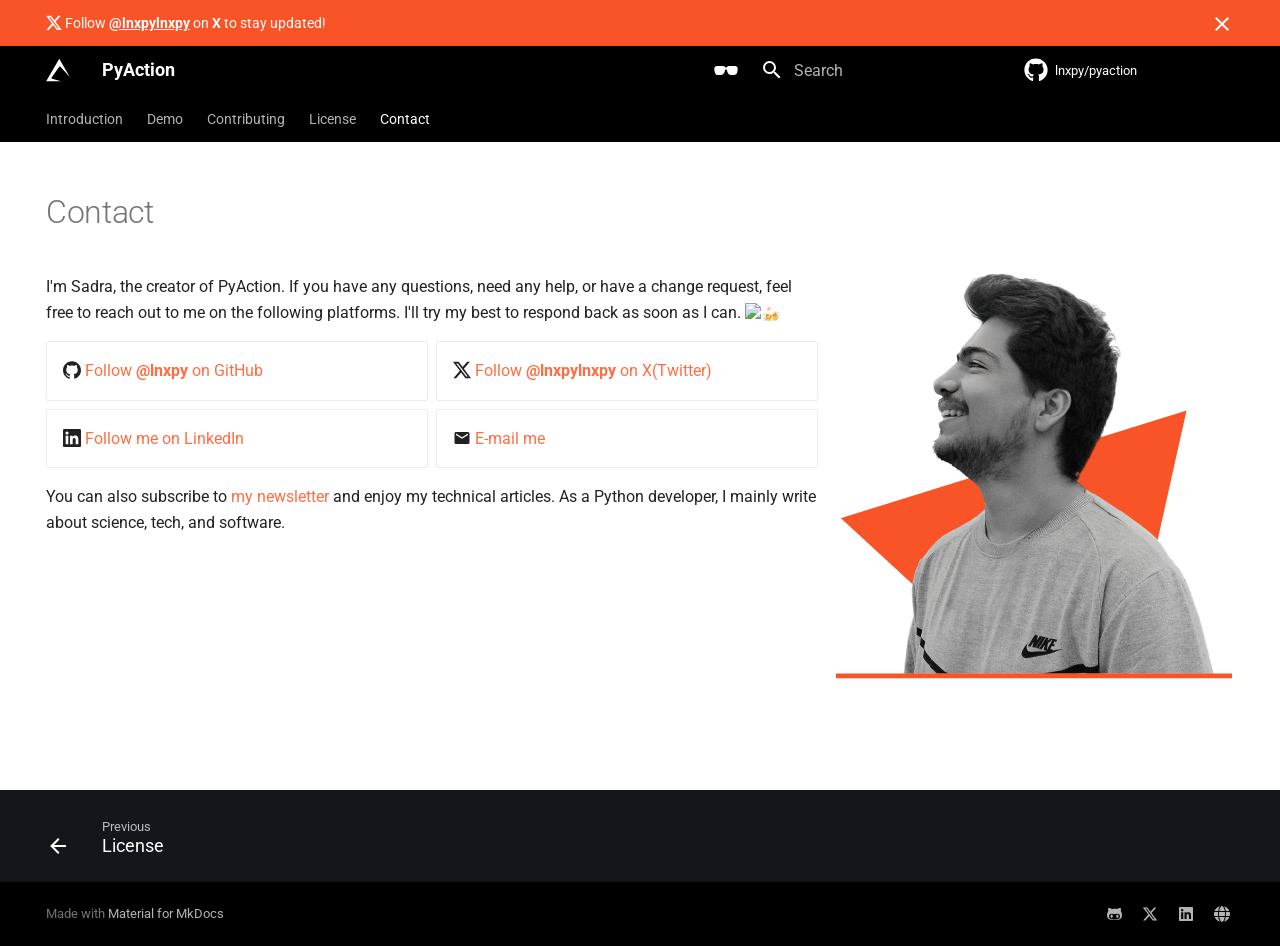
==== contact/index.html @ 8b2521dd "Deployed dd504f0 with MkDocs version: 1.5.3" ====
<!doctype html>
<html lang="en" class="no-js">
  <head>
    
      <meta charset="utf-8">
      <meta name="viewport" content="width=device-width,initial-scale=1">
      
        <meta name="description" content="Feel Free to Contact Me">
      
      
      
        <link rel="canonical" href="https://pyaction.imsadra.me/contact/">
      
      
        <link rel="prev" href="../license/">
      
      
      
      <link rel="icon" href="../img/logo.svg">
      <meta name="generator" content="mkdocs-1.5.3, mkdocs-material-9.5.14">
    
    
      
        <title>Contact - PyAction</title>
      
    
    
      <link rel="stylesheet" href="../assets/stylesheets/main.10ba22f1.min.css">
      
        
        <link rel="stylesheet" href="../assets/stylesheets/palette.06af60db.min.css">
      
      


    
    
      
    
    
      
        
        
        <link rel="preconnect" href="https://fonts.gstatic.com" crossorigin>
        <link rel="stylesheet" href="https://fonts.googleapis.com/css?family=Roboto:300,300i,400,400i,700,700i%7CRoboto+Mono:400,400i,700,700i&display=fallback">
        <style>:root{--md-text-font:"Roboto";--md-code-font:"Roboto Mono"}</style>
      
    
    
      <link rel="stylesheet" href="../css/navbar.css">
    
    <script>__md_scope=new URL("..",location),__md_hash=e=>[...e].reduce((e,_)=>(e<<5)-e+_.charCodeAt(0),0),__md_get=(e,_=localStorage,t=__md_scope)=>JSON.parse(_.getItem(t.pathname+"."+e)),__md_set=(e,_,t=localStorage,a=__md_scope)=>{try{t.setItem(a.pathname+"."+e,JSON.stringify(_))}catch(e){}}</script>
    
      

    
    
      
        <meta  property="og:type"  content="website" >
      
        <meta  property="og:title"  content="Contact - PyAction" >
      
        <meta  property="og:description"  content="Feel Free to Contact Me" >
      
        <meta  property="og:image"  content="https://pyaction.imsadra.me/assets/images/social/contact.png" >
      
        <meta  property="og:image:type"  content="image/png" >
      
        <meta  property="og:image:width"  content="1200" >
      
        <meta  property="og:image:height"  content="630" >
      
        <meta  property="og:url"  content="https://pyaction.imsadra.me/contact/" >
      
        <meta  name="twitter:card"  content="summary_large_image" >
      
        <meta  name="twitter:title"  content="Contact - PyAction" >
      
        <meta  name="twitter:description"  content="Feel Free to Contact Me" >
      
        <meta  name="twitter:image"  content="https://pyaction.imsadra.me/assets/images/social/contact.png" >
      
    
    
  </head>
  
  
    
    
      
    
    
    
    
    <body dir="ltr" data-md-color-scheme="default" data-md-color-primary="deep-orange" data-md-color-accent="deep-orange">
  
    
    <input class="md-toggle" data-md-toggle="drawer" type="checkbox" id="__drawer" autocomplete="off">
    <input class="md-toggle" data-md-toggle="search" type="checkbox" id="__search" autocomplete="off">
    <label class="md-overlay" for="__drawer"></label>
    <div data-md-component="skip">
      
    </div>
    <div data-md-component="announce">
      
        <aside class="md-banner">
          <div class="md-banner__inner md-grid md-typeset">
            
              <button class="md-banner__button md-icon" aria-label="Don't show this again">
                
                <svg xmlns="http://www.w3.org/2000/svg" viewBox="0 0 24 24"><path d="M19 6.41 17.59 5 12 10.59 6.41 5 5 6.41 10.59 12 5 17.59 6.41 19 12 13.41 17.59 19 19 17.59 13.41 12 19 6.41Z"/></svg>
              </button>
            
            
<span class="twemoji"><svg xmlns="http://www.w3.org/2000/svg" viewBox="0 0 24 24"><path d="M18.901 1.153h3.68l-8.04 9.19L24 22.846h-7.406l-5.8-7.584-6.638 7.584H.474l8.6-9.83L0 1.154h7.594l5.243 6.932ZM17.61 20.644h2.039L6.486 3.24H4.298Z"/></svg></span><span> Follow <a href="https://twitter.com/lnxpylnxpy"><strong>@lnxpylnxpy</strong></a> on <strong>X</strong> to stay updated!</span>

          </div>
          
            <script>var content,el=document.querySelector("[data-md-component=announce]");el&&(content=el.querySelector(".md-typeset"),__md_hash(content.innerHTML)===__md_get("__announce")&&(el.hidden=!0))</script>
          
        </aside>
      
    </div>
    
    
      

<header class="md-header" data-md-component="header">
  <nav class="md-header__inner md-grid" aria-label="Header">
    <a href=".." title="PyAction" class="md-header__button md-logo" aria-label="PyAction" data-md-component="logo">
      
  <img src="../img/logo.svg" alt="logo">

    </a>
    <label class="md-header__button md-icon" for="__drawer">
      
      <svg xmlns="http://www.w3.org/2000/svg" viewBox="0 0 24 24"><path d="M3 6h18v2H3V6m0 5h18v2H3v-2m0 5h18v2H3v-2Z"/></svg>
    </label>
    <div class="md-header__title" data-md-component="header-title">
      <div class="md-header__ellipsis">
        <div class="md-header__topic">
          <span class="md-ellipsis">
            PyAction
          </span>
        </div>
        <div class="md-header__topic" data-md-component="header-topic">
          <span class="md-ellipsis">
            
              Contact
            
          </span>
        </div>
      </div>
    </div>
    
      
        <form class="md-header__option" data-md-component="palette">
  
    
    
    
    <input class="md-option" data-md-color-media="" data-md-color-scheme="default" data-md-color-primary="deep-orange" data-md-color-accent="deep-orange"  aria-label="Switch to dark mode"  type="radio" name="__palette" id="__palette_0">
    
      <label class="md-header__button md-icon" title="Switch to dark mode" for="__palette_1" hidden>
        <svg xmlns="http://www.w3.org/2000/svg" viewBox="0 0 24 24"><path d="M7 17H4C2.38 17 .96 15.74.76 14.14l-.5-2.99C.15 10.3.39 9.5.91 8.92 1.43 8.34 2.19 8 3 8h6c.83 0 1.58.35 2.06.96.11.15.21.31.29.49.43-.09.87-.09 1.29 0 .08-.18.18-.34.3-.49C13.41 8.35 14.16 8 15 8h6c.81 0 1.57.34 2.09.92.51.58.75 1.38.65 2.19l-.51 3.07C23.04 15.74 21.61 17 20 17h-3c-1.56 0-3.08-1.19-3.46-2.7l-.9-2.71c-.38-.28-.91-.28-1.29 0l-.92 2.78C10.07 15.82 8.56 17 7 17Z"/></svg>
      </label>
    
  
    
    
    
    <input class="md-option" data-md-color-media="" data-md-color-scheme="slate" data-md-color-primary="deep-orange" data-md-color-accent="deep-orange"  aria-label="Switch to light mode"  type="radio" name="__palette" id="__palette_1">
    
      <label class="md-header__button md-icon" title="Switch to light mode" for="__palette_0" hidden>
        <svg xmlns="http://www.w3.org/2000/svg" viewBox="0 0 24 24"><path d="M3 10c-.24 0-.45.09-.59.25-.14.15-.2.37-.17.61l.5 2.99C2.82 14.5 3.4 15 4 15h3c.64 0 1.36-.56 1.5-1.18l1.06-3.19c.04-.13.01-.32-.06-.44-.11-.12-.28-.19-.5-.19H3m4 7H4C2.38 17 .96 15.74.76 14.14l-.5-2.99C.15 10.3.39 9.5.91 8.92 1.43 8.34 2.19 8 3 8h6c.83 0 1.58.35 2.06.96.11.15.21.31.29.49.43-.09.87-.09 1.29 0 .08-.18.18-.34.3-.49C13.41 8.35 14.16 8 15 8h6c.81 0 1.57.34 2.09.92.51.58.75 1.38.65 2.19l-.51 3.07C23.04 15.74 21.61 17 20 17h-3c-1.56 0-3.08-1.19-3.46-2.7l-.9-2.71c-.38-.28-.91-.28-1.29 0l-.92 2.78C10.07 15.82 8.56 17 7 17m8-7c-.22 0-.39.07-.5.19-.08.12-.1.31-.05.51l1.01 3.05c.18.69.9 1.25 1.54 1.25h3c.59 0 1.18-.5 1.25-1.11l.51-3.07c.03-.2-.03-.42-.17-.57A.769.769 0 0 0 21 10h-6Z"/></svg>
      </label>
    
  
</form>
      
    
    
      <script>var media,input,key,value,palette=__md_get("__palette");if(palette&&palette.color){"(prefers-color-scheme)"===palette.color.media&&(media=matchMedia("(prefers-color-scheme: light)"),input=document.querySelector(media.matches?"[data-md-color-media='(prefers-color-scheme: light)']":"[data-md-color-media='(prefers-color-scheme: dark)']"),palette.color.media=input.getAttribute("data-md-color-media"),palette.color.scheme=input.getAttribute("data-md-color-scheme"),palette.color.primary=input.getAttribute("data-md-color-primary"),palette.color.accent=input.getAttribute("data-md-color-accent"));for([key,value]of Object.entries(palette.color))document.body.setAttribute("data-md-color-"+key,value)}</script>
    
    
    
      <label class="md-header__button md-icon" for="__search">
        
        <svg xmlns="http://www.w3.org/2000/svg" viewBox="0 0 24 24"><path d="M9.5 3A6.5 6.5 0 0 1 16 9.5c0 1.61-.59 3.09-1.56 4.23l.27.27h.79l5 5-1.5 1.5-5-5v-.79l-.27-.27A6.516 6.516 0 0 1 9.5 16 6.5 6.5 0 0 1 3 9.5 6.5 6.5 0 0 1 9.5 3m0 2C7 5 5 7 5 9.5S7 14 9.5 14 14 12 14 9.5 12 5 9.5 5Z"/></svg>
      </label>
      <div class="md-search" data-md-component="search" role="dialog">
  <label class="md-search__overlay" for="__search"></label>
  <div class="md-search__inner" role="search">
    <form class="md-search__form" name="search">
      <input type="text" class="md-search__input" name="query" aria-label="Search" placeholder="Search" autocapitalize="off" autocorrect="off" autocomplete="off" spellcheck="false" data-md-component="search-query" required>
      <label class="md-search__icon md-icon" for="__search">
        
        <svg xmlns="http://www.w3.org/2000/svg" viewBox="0 0 24 24"><path d="M9.5 3A6.5 6.5 0 0 1 16 9.5c0 1.61-.59 3.09-1.56 4.23l.27.27h.79l5 5-1.5 1.5-5-5v-.79l-.27-.27A6.516 6.516 0 0 1 9.5 16 6.5 6.5 0 0 1 3 9.5 6.5 6.5 0 0 1 9.5 3m0 2C7 5 5 7 5 9.5S7 14 9.5 14 14 12 14 9.5 12 5 9.5 5Z"/></svg>
        
        <svg xmlns="http://www.w3.org/2000/svg" viewBox="0 0 24 24"><path d="M20 11v2H8l5.5 5.5-1.42 1.42L4.16 12l7.92-7.92L13.5 5.5 8 11h12Z"/></svg>
      </label>
      <nav class="md-search__options" aria-label="Search">
        
        <button type="reset" class="md-search__icon md-icon" title="Clear" aria-label="Clear" tabindex="-1">
          
          <svg xmlns="http://www.w3.org/2000/svg" viewBox="0 0 24 24"><path d="M19 6.41 17.59 5 12 10.59 6.41 5 5 6.41 10.59 12 5 17.59 6.41 19 12 13.41 17.59 19 19 17.59 13.41 12 19 6.41Z"/></svg>
        </button>
      </nav>
      
    </form>
    <div class="md-search__output">
      <div class="md-search__scrollwrap" data-md-scrollfix>
        <div class="md-search-result" data-md-component="search-result">
          <div class="md-search-result__meta">
            Initializing search
          </div>
          <ol class="md-search-result__list" role="presentation"></ol>
        </div>
      </div>
    </div>
  </div>
</div>
    
    
      <div class="md-header__source">
        <a href="https://github.com/lnxpy/pyaction" title="Go to repository" class="md-source" data-md-component="source">
  <div class="md-source__icon md-icon">
    
    <svg xmlns="http://www.w3.org/2000/svg" viewBox="0 0 496 512"><!--! Font Awesome Free 6.5.1 by @fontawesome - https://fontawesome.com License - https://fontawesome.com/license/free (Icons: CC BY 4.0, Fonts: SIL OFL 1.1, Code: MIT License) Copyright 2023 Fonticons, Inc.--><path d="M165.9 397.4c0 2-2.3 3.6-5.2 3.6-3.3.3-5.6-1.3-5.6-3.6 0-2 2.3-3.6 5.2-3.6 3-.3 5.6 1.3 5.6 3.6zm-31.1-4.5c-.7 2 1.3 4.3 4.3 4.9 2.6 1 5.6 0 6.2-2s-1.3-4.3-4.3-5.2c-2.6-.7-5.5.3-6.2 2.3zm44.2-1.7c-2.9.7-4.9 2.6-4.6 4.9.3 2 2.9 3.3 5.9 2.6 2.9-.7 4.9-2.6 4.6-4.6-.3-1.9-3-3.2-5.9-2.9zM244.8 8C106.1 8 0 113.3 0 252c0 110.9 69.8 205.8 169.5 239.2 12.8 2.3 17.3-5.6 17.3-12.1 0-6.2-.3-40.4-.3-61.4 0 0-70 15-84.7-29.8 0 0-11.4-29.1-27.8-36.6 0 0-22.9-15.7 1.6-15.4 0 0 24.9 2 38.6 25.8 21.9 38.6 58.6 27.5 72.9 20.9 2.3-16 8.8-27.1 16-33.7-55.9-6.2-112.3-14.3-112.3-110.5 0-27.5 7.6-41.3 23.6-58.9-2.6-6.5-11.1-33.3 2.6-67.9 20.9-6.5 69 27 69 27 20-5.6 41.5-8.5 62.8-8.5s42.8 2.9 62.8 8.5c0 0 48.1-33.6 69-27 13.7 34.7 5.2 61.4 2.6 67.9 16 17.7 25.8 31.5 25.8 58.9 0 96.5-58.9 104.2-114.8 110.5 9.2 7.9 17 22.9 17 46.4 0 33.7-.3 75.4-.3 83.6 0 6.5 4.6 14.4 17.3 12.1C428.2 457.8 496 362.9 496 252 496 113.3 383.5 8 244.8 8zM97.2 352.9c-1.3 1-1 3.3.7 5.2 1.6 1.6 3.9 2.3 5.2 1 1.3-1 1-3.3-.7-5.2-1.6-1.6-3.9-2.3-5.2-1zm-10.8-8.1c-.7 1.3.3 2.9 2.3 3.9 1.6 1 3.6.7 4.3-.7.7-1.3-.3-2.9-2.3-3.9-2-.6-3.6-.3-4.3.7zm32.4 35.6c-1.6 1.3-1 4.3 1.3 6.2 2.3 2.3 5.2 2.6 6.5 1 1.3-1.3.7-4.3-1.3-6.2-2.2-2.3-5.2-2.6-6.5-1zm-11.4-14.7c-1.6 1-1.6 3.6 0 5.9 1.6 2.3 4.3 3.3 5.6 2.3 1.6-1.3 1.6-3.9 0-6.2-1.4-2.3-4-3.3-5.6-2z"/></svg>
  </div>
  <div class="md-source__repository">
    lnxpy/pyaction
  </div>
</a>
      </div>
    
  </nav>
  
</header>
    
    <div class="md-container" data-md-component="container">
      
      
        
          
            
<nav class="md-tabs" aria-label="Tabs" data-md-component="tabs">
  <div class="md-grid">
    <ul class="md-tabs__list">
      
        
  
  
  
    <li class="md-tabs__item">
      <a href=".." class="md-tabs__link">
        
  
    
  
  Introduction

      </a>
    </li>
  

      
        
  
  
  
    <li class="md-tabs__item">
      <a href="../demo/" class="md-tabs__link">
        
  
    
  
  Demo

      </a>
    </li>
  

      
        
  
  
  
    <li class="md-tabs__item">
      <a href="../contributing/" class="md-tabs__link">
        
  
    
  
  Contributing

      </a>
    </li>
  

      
        
  
  
  
    <li class="md-tabs__item">
      <a href="../license/" class="md-tabs__link">
        
  
    
  
  License

      </a>
    </li>
  

      
        
  
  
    
  
  
    <li class="md-tabs__item md-tabs__item--active">
      <a href="./" class="md-tabs__link">
        
  
    
  
  Contact

      </a>
    </li>
  

      
    </ul>
  </div>
</nav>
          
        
      
      <main class="md-main" data-md-component="main">
        <div class="md-main__inner md-grid">
          
            
              
                
              
              <div class="md-sidebar md-sidebar--primary" data-md-component="sidebar" data-md-type="navigation" hidden>
                <div class="md-sidebar__scrollwrap">
                  <div class="md-sidebar__inner">
                    


  


  

<nav class="md-nav md-nav--primary md-nav--lifted md-nav--integrated" aria-label="Navigation" data-md-level="0">
  <label class="md-nav__title" for="__drawer">
    <a href=".." title="PyAction" class="md-nav__button md-logo" aria-label="PyAction" data-md-component="logo">
      
  <img src="../img/logo.svg" alt="logo">

    </a>
    PyAction
  </label>
  
    <div class="md-nav__source">
      <a href="https://github.com/lnxpy/pyaction" title="Go to repository" class="md-source" data-md-component="source">
  <div class="md-source__icon md-icon">
    
    <svg xmlns="http://www.w3.org/2000/svg" viewBox="0 0 496 512"><!--! Font Awesome Free 6.5.1 by @fontawesome - https://fontawesome.com License - https://fontawesome.com/license/free (Icons: CC BY 4.0, Fonts: SIL OFL 1.1, Code: MIT License) Copyright 2023 Fonticons, Inc.--><path d="M165.9 397.4c0 2-2.3 3.6-5.2 3.6-3.3.3-5.6-1.3-5.6-3.6 0-2 2.3-3.6 5.2-3.6 3-.3 5.6 1.3 5.6 3.6zm-31.1-4.5c-.7 2 1.3 4.3 4.3 4.9 2.6 1 5.6 0 6.2-2s-1.3-4.3-4.3-5.2c-2.6-.7-5.5.3-6.2 2.3zm44.2-1.7c-2.9.7-4.9 2.6-4.6 4.9.3 2 2.9 3.3 5.9 2.6 2.9-.7 4.9-2.6 4.6-4.6-.3-1.9-3-3.2-5.9-2.9zM244.8 8C106.1 8 0 113.3 0 252c0 110.9 69.8 205.8 169.5 239.2 12.8 2.3 17.3-5.6 17.3-12.1 0-6.2-.3-40.4-.3-61.4 0 0-70 15-84.7-29.8 0 0-11.4-29.1-27.8-36.6 0 0-22.9-15.7 1.6-15.4 0 0 24.9 2 38.6 25.8 21.9 38.6 58.6 27.5 72.9 20.9 2.3-16 8.8-27.1 16-33.7-55.9-6.2-112.3-14.3-112.3-110.5 0-27.5 7.6-41.3 23.6-58.9-2.6-6.5-11.1-33.3 2.6-67.9 20.9-6.5 69 27 69 27 20-5.6 41.5-8.5 62.8-8.5s42.8 2.9 62.8 8.5c0 0 48.1-33.6 69-27 13.7 34.7 5.2 61.4 2.6 67.9 16 17.7 25.8 31.5 25.8 58.9 0 96.5-58.9 104.2-114.8 110.5 9.2 7.9 17 22.9 17 46.4 0 33.7-.3 75.4-.3 83.6 0 6.5 4.6 14.4 17.3 12.1C428.2 457.8 496 362.9 496 252 496 113.3 383.5 8 244.8 8zM97.2 352.9c-1.3 1-1 3.3.7 5.2 1.6 1.6 3.9 2.3 5.2 1 1.3-1 1-3.3-.7-5.2-1.6-1.6-3.9-2.3-5.2-1zm-10.8-8.1c-.7 1.3.3 2.9 2.3 3.9 1.6 1 3.6.7 4.3-.7.7-1.3-.3-2.9-2.3-3.9-2-.6-3.6-.3-4.3.7zm32.4 35.6c-1.6 1.3-1 4.3 1.3 6.2 2.3 2.3 5.2 2.6 6.5 1 1.3-1.3.7-4.3-1.3-6.2-2.2-2.3-5.2-2.6-6.5-1zm-11.4-14.7c-1.6 1-1.6 3.6 0 5.9 1.6 2.3 4.3 3.3 5.6 2.3 1.6-1.3 1.6-3.9 0-6.2-1.4-2.3-4-3.3-5.6-2z"/></svg>
  </div>
  <div class="md-source__repository">
    lnxpy/pyaction
  </div>
</a>
    </div>
  
  <ul class="md-nav__list" data-md-scrollfix>
    
      
      
  
  
  
  
    <li class="md-nav__item">
      <a href=".." class="md-nav__link">
        
  
  <span class="md-ellipsis">
    Introduction
  </span>
  

      </a>
    </li>
  

    
      
      
  
  
  
  
    <li class="md-nav__item">
      <a href="../demo/" class="md-nav__link">
        
  
  <span class="md-ellipsis">
    Demo
  </span>
  

      </a>
    </li>
  

    
      
      
  
  
  
  
    <li class="md-nav__item">
      <a href="../contributing/" class="md-nav__link">
        
  
  <span class="md-ellipsis">
    Contributing
  </span>
  

      </a>
    </li>
  

    
      
      
  
  
  
  
    <li class="md-nav__item">
      <a href="../license/" class="md-nav__link">
        
  
  <span class="md-ellipsis">
    License
  </span>
  

      </a>
    </li>
  

    
      
      
  
  
    
  
  
  
    <li class="md-nav__item md-nav__item--active">
      
      <input class="md-nav__toggle md-toggle" type="checkbox" id="__toc">
      
      
      
      <a href="./" class="md-nav__link md-nav__link--active">
        
  
  <span class="md-ellipsis">
    Contact
  </span>
  

      </a>
      
    </li>
  

    
  </ul>
</nav>
                  </div>
                </div>
              </div>
            
            
          
          
            <div class="md-content" data-md-component="content">
              <article class="md-content__inner md-typeset">
                
                  

  
  


  <h1>Contact</h1>

<p><img align="right" alt="Avatar" class="avatar" src="../img/avatar.png" /></p>
<p>I'm Sadra, the creator of PyAction. If you have any questions, need any help, or have a change request, feel free to reach out to me on the following platforms. I'll try my best to respond back as soon as I can. <img alt="🍻" class="twemoji" src="https://cdn.jsdelivr.net/gh/jdecked/twemoji@15.0.3/assets/svg/1f37b.svg" title=":beers:" /></p>
<div class="grid cards">
<ul>
<li><span class="twemoji"><svg xmlns="http://www.w3.org/2000/svg" viewBox="0 0 24 24"><path d="M12 .297c-6.63 0-12 5.373-12 12 0 5.303 3.438 9.8 8.205 11.385.6.113.82-.258.82-.577 0-.285-.01-1.04-.015-2.04-3.338.724-4.042-1.61-4.042-1.61C4.422 18.07 3.633 17.7 3.633 17.7c-1.087-.744.084-.729.084-.729 1.205.084 1.838 1.236 1.838 1.236 1.07 1.835 2.809 1.305 3.495.998.108-.776.417-1.305.76-1.605-2.665-.3-5.466-1.332-5.466-5.93 0-1.31.465-2.38 1.235-3.22-.135-.303-.54-1.523.105-3.176 0 0 1.005-.322 3.3 1.23.96-.267 1.98-.399 3-.405 1.02.006 2.04.138 3 .405 2.28-1.552 3.285-1.23 3.285-1.23.645 1.653.24 2.873.12 3.176.765.84 1.23 1.91 1.23 3.22 0 4.61-2.805 5.625-5.475 5.92.42.36.81 1.096.81 2.22 0 1.606-.015 2.896-.015 3.286 0 .315.21.69.825.57C20.565 22.092 24 17.592 24 12.297c0-6.627-5.373-12-12-12"/></svg></span> <a href="https://github.com/lnxpy">Follow <strong>@lnxpy</strong> on GitHub</a></li>
<li><span class="twemoji"><svg xmlns="http://www.w3.org/2000/svg" viewBox="0 0 24 24"><path d="M18.901 1.153h3.68l-8.04 9.19L24 22.846h-7.406l-5.8-7.584-6.638 7.584H.474l8.6-9.83L0 1.154h7.594l5.243 6.932ZM17.61 20.644h2.039L6.486 3.24H4.298Z"/></svg></span> <a href="https://x.com/lnxpylnxpy">Follow <strong>@lnxpylnxpy</strong> on X(Twitter)</a></li>
<li><span class="twemoji"><svg xmlns="http://www.w3.org/2000/svg" viewBox="0 0 24 24"><path d="M20.447 20.452h-3.554v-5.569c0-1.328-.027-3.037-1.852-3.037-1.853 0-2.136 1.445-2.136 2.939v5.667H9.351V9h3.414v1.561h.046c.477-.9 1.637-1.85 3.37-1.85 3.601 0 4.267 2.37 4.267 5.455v6.286zM5.337 7.433a2.062 2.062 0 0 1-2.063-2.065 2.064 2.064 0 1 1 2.063 2.065zm1.782 13.019H3.555V9h3.564v11.452zM22.225 0H1.771C.792 0 0 .774 0 1.729v20.542C0 23.227.792 24 1.771 24h20.451C23.2 24 24 23.227 24 22.271V1.729C24 .774 23.2 0 22.222 0h.003z"/></svg></span> <a href="https://linkedin.com/in/sadra-yahyapour">Follow me on LinkedIn</a></li>
<li><span class="twemoji"><svg xmlns="http://www.w3.org/2000/svg" viewBox="0 0 24 24"><path d="m20 8-8 5-8-5V6l8 5 8-5m0-2H4c-1.11 0-2 .89-2 2v12a2 2 0 0 0 2 2h16a2 2 0 0 0 2-2V6a2 2 0 0 0-2-2Z"/></svg></span> <a href="mailto:lnxpylnxpy@gmail.com">E-mail me</a></li>
</ul>
</div>
<p>You can also subscribe to <a href="https://blog.imsadra.me">my newsletter</a> and enjoy my technical articles. As a Python developer, I mainly write about science, tech, and software.</p>







  
  




  



                
              </article>
            </div>
          
          
<script>var target=document.getElementById(location.hash.slice(1));target&&target.name&&(target.checked=target.name.startsWith("__tabbed_"))</script>
        </div>
        
      </main>
      
        <footer class="md-footer">
  
    
      
        
      
      <nav class="md-footer__inner md-grid" aria-label="Footer" >
        
          
          <a href="../license/" class="md-footer__link md-footer__link--prev" aria-label="Previous: License">
            <div class="md-footer__button md-icon">
              
              <svg xmlns="http://www.w3.org/2000/svg" viewBox="0 0 24 24"><path d="M20 11v2H8l5.5 5.5-1.42 1.42L4.16 12l7.92-7.92L13.5 5.5 8 11h12Z"/></svg>
            </div>
            <div class="md-footer__title">
              <span class="md-footer__direction">
                Previous
              </span>
              <div class="md-ellipsis">
                License
              </div>
            </div>
          </a>
        
        
      </nav>
    
  
  <div class="md-footer-meta md-typeset">
    <div class="md-footer-meta__inner md-grid">
      <div class="md-copyright">
  
  
    Made with
    <a href="https://squidfunk.github.io/mkdocs-material/" target="_blank" rel="noopener">
      Material for MkDocs
    </a>
  
</div>
      
        <div class="md-social">
  
    
    
    
    
      
      
    
    <a href="https://github.com/lnxpy/pyaction" target="_blank" rel="noopener" title="github.com" class="md-social__link">
      <svg xmlns="http://www.w3.org/2000/svg" viewBox="0 0 480 512"><!--! Font Awesome Free 6.5.1 by @fontawesome - https://fontawesome.com License - https://fontawesome.com/license/free (Icons: CC BY 4.0, Fonts: SIL OFL 1.1, Code: MIT License) Copyright 2023 Fonticons, Inc.--><path d="M186.1 328.7c0 20.9-10.9 55.1-36.7 55.1s-36.7-34.2-36.7-55.1 10.9-55.1 36.7-55.1 36.7 34.2 36.7 55.1zM480 278.2c0 31.9-3.2 65.7-17.5 95-37.9 76.6-142.1 74.8-216.7 74.8-75.8 0-186.2 2.7-225.6-74.8-14.6-29-20.2-63.1-20.2-95 0-41.9 13.9-81.5 41.5-113.6-5.2-15.8-7.7-32.4-7.7-48.8 0-21.5 4.9-32.3 14.6-51.8 45.3 0 74.3 9 108.8 36 29-6.9 58.8-10 88.7-10 27 0 54.2 2.9 80.4 9.2 34-26.7 63-35.2 107.8-35.2 9.8 19.5 14.6 30.3 14.6 51.8 0 16.4-2.6 32.7-7.7 48.2 27.5 32.4 39 72.3 39 114.2zm-64.3 50.5c0-43.9-26.7-82.6-73.5-82.6-18.9 0-37 3.4-56 6-14.9 2.3-29.8 3.2-45.1 3.2-15.2 0-30.1-.9-45.1-3.2-18.7-2.6-37-6-56-6-46.8 0-73.5 38.7-73.5 82.6 0 87.8 80.4 101.3 150.4 101.3h48.2c70.3 0 150.6-13.4 150.6-101.3zm-82.6-55.1c-25.8 0-36.7 34.2-36.7 55.1s10.9 55.1 36.7 55.1 36.7-34.2 36.7-55.1-10.9-55.1-36.7-55.1z"/></svg>
    </a>
  
    
    
    
    
      
      
    
    <a href="https://twitter.com/lnxpylnxpy" target="_blank" rel="noopener" title="twitter.com" class="md-social__link">
      <svg xmlns="http://www.w3.org/2000/svg" viewBox="0 0 512 512"><!--! Font Awesome Free 6.5.1 by @fontawesome - https://fontawesome.com License - https://fontawesome.com/license/free (Icons: CC BY 4.0, Fonts: SIL OFL 1.1, Code: MIT License) Copyright 2023 Fonticons, Inc.--><path d="M389.2 48h70.6L305.6 224.2 487 464H345L233.7 318.6 106.5 464H35.8l164.9-188.5L26.8 48h145.6l100.5 132.9L389.2 48zm-24.8 373.8h39.1L151.1 88h-42l255.3 333.8z"/></svg>
    </a>
  
    
    
    
    
      
      
    
    <a href="https://linkedin.com/in/sadra-yahyapour" target="_blank" rel="noopener" title="linkedin.com" class="md-social__link">
      <svg xmlns="http://www.w3.org/2000/svg" viewBox="0 0 448 512"><!--! Font Awesome Free 6.5.1 by @fontawesome - https://fontawesome.com License - https://fontawesome.com/license/free (Icons: CC BY 4.0, Fonts: SIL OFL 1.1, Code: MIT License) Copyright 2023 Fonticons, Inc.--><path d="M416 32H31.9C14.3 32 0 46.5 0 64.3v383.4C0 465.5 14.3 480 31.9 480H416c17.6 0 32-14.5 32-32.3V64.3c0-17.8-14.4-32.3-32-32.3zM135.4 416H69V202.2h66.5V416zm-33.2-243c-21.3 0-38.5-17.3-38.5-38.5S80.9 96 102.2 96c21.2 0 38.5 17.3 38.5 38.5 0 21.3-17.2 38.5-38.5 38.5zm282.1 243h-66.4V312c0-24.8-.5-56.7-34.5-56.7-34.6 0-39.9 27-39.9 54.9V416h-66.4V202.2h63.7v29.2h.9c8.9-16.8 30.6-34.5 62.9-34.5 67.2 0 79.7 44.3 79.7 101.9V416z"/></svg>
    </a>
  
    
    
    
    
      
      
    
    <a href="https://imsadra.me" target="_blank" rel="noopener" title="imsadra.me" class="md-social__link">
      <svg xmlns="http://www.w3.org/2000/svg" viewBox="0 0 512 512"><!--! Font Awesome Free 6.5.1 by @fontawesome - https://fontawesome.com License - https://fontawesome.com/license/free (Icons: CC BY 4.0, Fonts: SIL OFL 1.1, Code: MIT License) Copyright 2023 Fonticons, Inc.--><path d="M352 256c0 22.2-1.2 43.6-3.3 64H163.3c-2.2-20.4-3.3-41.8-3.3-64s1.2-43.6 3.3-64h185.4c2.2 20.4 3.3 41.8 3.3 64zm28.8-64h123.1c5.3 20.5 8.1 41.9 8.1 64s-2.8 43.5-8.1 64H380.8c2.1-20.6 3.2-42 3.2-64s-1.1-43.4-3.2-64zm112.6-32H376.7c-10-63.9-29.8-117.4-55.3-151.6 78.3 20.7 142 77.5 171.9 151.6zm-149.1 0H167.7c6.1-36.4 15.5-68.6 27-94.7 10.5-23.6 22.2-40.7 33.5-51.5C239.4 3.2 248.7 0 256 0s16.6 3.2 27.8 13.8c11.3 10.8 23 27.9 33.5 51.5 11.6 26 20.9 58.2 27 94.7zm-209 0H18.6c30-74.1 93.6-130.9 172-151.6-25.5 34.2-45.3 87.7-55.3 151.6zM8.1 192h123.1c-2.1 20.6-3.2 42-3.2 64s1.1 43.4 3.2 64H8.1C2.8 299.5 0 278.1 0 256s2.8-43.5 8.1-64zm186.6 254.6c-11.6-26-20.9-58.2-27-94.6h176.6c-6.1 36.4-15.5 68.6-27 94.6-10.5 23.6-22.2 40.7-33.5 51.5-11.2 10.7-20.5 13.9-27.8 13.9s-16.6-3.2-27.8-13.8c-11.3-10.8-23-27.9-33.5-51.5zM135.3 352c10 63.9 29.8 117.4 55.3 151.6-78.4-20.7-142-77.5-172-151.6h116.7zm358.1 0c-30 74.1-93.6 130.9-171.9 151.6 25.5-34.2 45.2-87.7 55.3-151.6h116.6z"/></svg>
    </a>
  
</div>
      
    </div>
  </div>
</footer>
      
    </div>
    <div class="md-dialog" data-md-component="dialog">
      <div class="md-dialog__inner md-typeset"></div>
    </div>
    
    
    <script id="__config" type="application/json">{"base": "..", "features": ["navigation.instant", "content.code.copy", "navigation.footer", "search.highlight", "content.code.annotate", "navigation.tabs", "toc.integrate", "announce.dismiss"], "search": "../assets/javascripts/workers/search.b8dbb3d2.min.js", "translations": {"clipboard.copied": "Copied to clipboard", "clipboard.copy": "Copy to clipboard", "search.result.more.one": "1 more on this page", "search.result.more.other": "# more on this page", "search.result.none": "No matching documents", "search.result.one": "1 matching document", "search.result.other": "# matching documents", "search.result.placeholder": "Type to start searching", "search.result.term.missing": "Missing", "select.version": "Select version"}}</script>
    
    
      <script src="../assets/javascripts/bundle.bd41221c.min.js"></script>
      
    
  </body>
</html>
---- assets/stylesheets/main.10ba22f1.min.css ----
@charset "UTF-8";html{-webkit-text-size-adjust:none;-moz-text-size-adjust:none;text-size-adjust:none;box-sizing:border-box}*,:after,:before{box-sizing:inherit}@media (prefers-reduced-motion){*,:after,:before{transition:none!important}}body{margin:0}a,button,input,label{-webkit-tap-highlight-color:transparent}a{color:inherit;text-decoration:none}hr{border:0;box-sizing:initial;display:block;height:.05rem;overflow:visible;padding:0}small{font-size:80%}sub,sup{line-height:1em}img{border-style:none}table{border-collapse:initial;border-spacing:0}td,th{font-weight:400;vertical-align:top}button{background:#0000;border:0;font-family:inherit;font-size:inherit;margin:0;padding:0}input{border:0;outline:none}:root{--md-primary-fg-color:#4051b5;--md-primary-fg-color--light:#5d6cc0;--md-primary-fg-color--dark:#303fa1;--md-primary-bg-color:#fff;--md-primary-bg-color--light:#ffffffb3;--md-accent-fg-color:#526cfe;--md-accent-fg-color--transparent:#526cfe1a;--md-accent-bg-color:#fff;--md-accent-bg-color--light:#ffffffb3}[data-md-color-scheme=default]{color-scheme:light}[data-md-color-scheme=default] img[src$="#gh-dark-mode-only"],[data-md-color-scheme=default] img[src$="#only-dark"]{display:none}:root,[data-md-color-scheme=default]{--md-hue:225deg;--md-default-fg-color:#000000de;--md-default-fg-color--light:#0000008a;--md-default-fg-color--lighter:#00000052;--md-default-fg-color--lightest:#00000012;--md-default-bg-color:#fff;--md-default-bg-color--light:#ffffffb3;--md-default-bg-color--lighter:#ffffff4d;--md-default-bg-color--lightest:#ffffff1f;--md-code-fg-color:#36464e;--md-code-bg-color:#f5f5f5;--md-code-hl-color:#4287ff;--md-code-hl-color--light:#4287ff1a;--md-code-hl-number-color:#d52a2a;--md-code-hl-special-color:#db1457;--md-code-hl-function-color:#a846b9;--md-code-hl-constant-color:#6e59d9;--md-code-hl-keyword-color:#3f6ec6;--md-code-hl-string-color:#1c7d4d;--md-code-hl-name-color:var(--md-code-fg-color);--md-code-hl-operator-color:var(--md-default-fg-color--light);--md-code-hl-punctuation-color:var(--md-default-fg-color--light);--md-code-hl-comment-color:var(--md-default-fg-color--light);--md-code-hl-generic-color:var(--md-default-fg-color--light);--md-code-hl-variable-color:var(--md-default-fg-color--light);--md-typeset-color:var(--md-default-fg-color);--md-typeset-a-color:var(--md-primary-fg-color);--md-typeset-del-color:#f5503d26;--md-typeset-ins-color:#0bd57026;--md-typeset-kbd-color:#fafafa;--md-typeset-kbd-accent-color:#fff;--md-typeset-kbd-border-color:#b8b8b8;--md-typeset-mark-color:#ffff0080;--md-typeset-table-color:#0000001f;--md-typeset-table-color--light:rgba(0,0,0,.035);--md-admonition-fg-color:var(--md-default-fg-color);--md-admonition-bg-color:var(--md-default-bg-color);--md-warning-fg-color:#000000de;--md-warning-bg-color:#ff9;--md-footer-fg-color:#fff;--md-footer-fg-color--light:#ffffffb3;--md-footer-fg-color--lighter:#ffffff73;--md-footer-bg-color:#000000de;--md-footer-bg-color--dark:#00000052;--md-shadow-z1:0 0.2rem 0.5rem #0000000d,0 0 0.05rem #0000001a;--md-shadow-z2:0 0.2rem 0.5rem #0000001a,0 0 0.05rem #00000040;--md-shadow-z3:0 0.2rem 0.5rem #0003,0 0 0.05rem #00000059}.md-icon svg{fill:currentcolor;display:block;height:1.2rem;width:1.2rem}body{-webkit-font-smoothing:antialiased;-moz-osx-font-smoothing:grayscale;--md-text-font-family:var(--md-text-font,_),-apple-system,BlinkMacSystemFont,Helvetica,Arial,sans-serif;--md-code-font-family:var(--md-code-font,_),SFMono-Regular,Consolas,Menlo,monospace}aside,body,input{font-feature-settings:"kern","liga";color:var(--md-typeset-color);font-family:var(--md-text-font-family)}code,kbd,pre{font-feature-settings:"kern";font-family:var(--md-code-font-family)}:root{--md-typeset-table-sort-icon:url('data:image/svg+xml;charset=utf-8,<svg xmlns="http://www.w3.org/2000/svg" viewBox="0 0 24 24"><path d="m18 21-4-4h3V7h-3l4-4 4 4h-3v10h3M2 19v-2h10v2M2 13v-2h7v2M2 7V5h4v2H2Z"/></svg>');--md-typeset-table-sort-icon--asc:url('data:image/svg+xml;charset=utf-8,<svg xmlns="http://www.w3.org/2000/svg" viewBox="0 0 24 24"><path d="M19 17h3l-4 4-4-4h3V3h2M2 17h10v2H2M6 5v2H2V5m0 6h7v2H2v-2Z"/></svg>');--md-typeset-table-sort-icon--desc:url('data:image/svg+xml;charset=utf-8,<svg xmlns="http://www.w3.org/2000/svg" viewBox="0 0 24 24"><path d="M19 7h3l-4-4-4 4h3v14h2M2 17h10v2H2M6 5v2H2V5m0 6h7v2H2v-2Z"/></svg>')}.md-typeset{-webkit-print-color-adjust:exact;color-adjust:exact;font-size:.8rem;line-height:1.6}@media print{.md-typeset{font-size:.68rem}}.md-typeset blockquote,.md-typeset dl,.md-typeset figure,.md-typeset ol,.md-typeset pre,.md-typeset ul{margin-bottom:1em;margin-top:1em}.md-typeset h1{color:var(--md-default-fg-color--light);font-size:2em;line-height:1.3;margin:0 0 1.25em}.md-typeset h1,.md-typeset h2{font-weight:300;letter-spacing:-.01em}.md-typeset h2{font-size:1.5625em;line-height:1.4;margin:1.6em 0 .64em}.md-typeset h3{font-size:1.25em;font-weight:400;letter-spacing:-.01em;line-height:1.5;margin:1.6em 0 .8em}.md-typeset h2+h3{margin-top:.8em}.md-typeset h4{font-weight:700;letter-spacing:-.01em;margin:1em 0}.md-typeset h5,.md-typeset h6{color:var(--md-default-fg-color--light);font-size:.8em;font-weight:700;letter-spacing:-.01em;margin:1.25em 0}.md-typeset h5{text-transform:uppercase}.md-typeset hr{border-bottom:.05rem solid var(--md-default-fg-color--lightest);display:flow-root;margin:1.5em 0}.md-typeset a{color:var(--md-typeset-a-color);word-break:break-word}.md-typeset a,.md-typeset a:before{transition:color 125ms}.md-typeset a:focus,.md-typeset a:hover{color:var(--md-accent-fg-color)}.md-typeset a:focus code,.md-typeset a:hover code{background-color:var(--md-accent-fg-color--transparent)}.md-typeset a code{color:currentcolor;transition:background-color 125ms}.md-typeset a.focus-visible{outline-color:var(--md-accent-fg-color);outline-offset:.2rem}.md-typeset code,.md-typeset kbd,.md-typeset pre{color:var(--md-code-fg-color);direction:ltr;font-variant-ligatures:none}@media print{.md-typeset code,.md-typeset kbd,.md-typeset pre{white-space:pre-wrap}}.md-typeset code{background-color:var(--md-code-bg-color);border-radius:.1rem;-webkit-box-decoration-break:clone;box-decoration-break:clone;font-size:.85em;padding:0 .2941176471em;word-break:break-word}.md-typeset code:not(.focus-visible){-webkit-tap-highlight-color:transparent;outline:none}.md-typeset pre{display:flow-root;line-height:1.4;position:relative}.md-typeset pre>code{-webkit-box-decoration-break:slice;box-decoration-break:slice;box-shadow:none;display:block;margin:0;outline-color:var(--md-accent-fg-color);overflow:auto;padding:.7720588235em 1.1764705882em;scrollbar-color:var(--md-default-fg-color--lighter) #0000;scrollbar-width:thin;touch-action:auto;word-break:normal}.md-typeset pre>code:hover{scrollbar-color:var(--md-accent-fg-color) #0000}.md-typeset pre>code::-webkit-scrollbar{height:.2rem;width:.2rem}.md-typeset pre>code::-webkit-scrollbar-thumb{background-color:var(--md-default-fg-color--lighter)}.md-typeset pre>code::-webkit-scrollbar-thumb:hover{background-color:var(--md-accent-fg-color)}.md-typeset kbd{background-color:var(--md-typeset-kbd-color);border-radius:.1rem;box-shadow:0 .1rem 0 .05rem var(--md-typeset-kbd-border-color),0 .1rem 0 var(--md-typeset-kbd-border-color),0 -.1rem .2rem var(--md-typeset-kbd-accent-color) inset;color:var(--md-default-fg-color);display:inline-block;font-size:.75em;padding:0 .6666666667em;vertical-align:text-top;word-break:break-word}.md-typeset mark{background-color:var(--md-typeset-mark-color);-webkit-box-decoration-break:clone;box-decoration-break:clone;color:inherit;word-break:break-word}.md-typeset abbr{border-bottom:.05rem dotted var(--md-default-fg-color--light);cursor:help;text-decoration:none}.md-typeset small{opacity:.75}[dir=ltr] .md-typeset sub,[dir=ltr] .md-typeset sup{margin-left:.078125em}[dir=rtl] .md-typeset sub,[dir=rtl] .md-typeset sup{margin-right:.078125em}[dir=ltr] .md-typeset blockquote{padding-left:.6rem}[dir=rtl] .md-typeset blockquote{padding-right:.6rem}[dir=ltr] .md-typeset blockquote{border-left:.2rem solid var(--md-default-fg-color--lighter)}[dir=rtl] .md-typeset blockquote{border-right:.2rem solid var(--md-default-fg-color--lighter)}.md-typeset blockquote{color:var(--md-default-fg-color--light);margin-left:0;margin-right:0}.md-typeset ul{list-style-type:disc}[dir=ltr] .md-typeset ol,[dir=ltr] .md-typeset ul{margin-left:.625em}[dir=rtl] .md-typeset ol,[dir=rtl] .md-typeset ul{margin-right:.625em}.md-typeset ol,.md-typeset ul{padding:0}.md-typeset ol:not([hidden]),.md-typeset ul:not([hidden]){display:flow-root}.md-typeset ol ol,.md-typeset ul ol{list-style-type:lower-alpha}.md-typeset ol ol ol,.md-typeset ul ol ol{list-style-type:lower-roman}[dir=ltr] .md-typeset ol li,[dir=ltr] .md-typeset ul li{margin-left:1.25em}[dir=rtl] .md-typeset ol li,[dir=rtl] .md-typeset ul li{margin-right:1.25em}.md-typeset ol li,.md-typeset ul li{margin-bottom:.5em}.md-typeset ol li blockquote,.md-typeset ol li p,.md-typeset ul li blockquote,.md-typeset ul li p{margin:.5em 0}.md-typeset ol li:last-child,.md-typeset ul li:last-child{margin-bottom:0}[dir=ltr] .md-typeset ol li ol,[dir=ltr] .md-typeset ol li ul,[dir=ltr] .md-typeset ul li ol,[dir=ltr] .md-typeset ul li ul{margin-left:.625em}[dir=rtl] .md-typeset ol li ol,[dir=rtl] .md-typeset ol li ul,[dir=rtl] .md-typeset ul li ol,[dir=rtl] .md-typeset ul li ul{margin-right:.625em}.md-typeset ol li ol,.md-typeset ol li ul,.md-typeset ul li ol,.md-typeset ul li ul{margin-bottom:.5em;margin-top:.5em}[dir=ltr] .md-typeset dd{margin-left:1.875em}[dir=rtl] .md-typeset dd{margin-right:1.875em}.md-typeset dd{margin-bottom:1.5em;margin-top:1em}.md-typeset img,.md-typeset svg,.md-typeset video{height:auto;max-width:100%}.md-typeset img[align=left]{margin:1em 1em 1em 0}.md-typeset img[align=right]{margin:1em 0 1em 1em}.md-typeset img[align]:only-child{margin-top:0}.md-typeset figure{display:flow-root;margin:1em auto;max-width:100%;text-align:center;width:-webkit-fit-content;width:-moz-fit-content;width:fit-content}.md-typeset figure img{display:block;margin:0 auto}.md-typeset figcaption{font-style:italic;margin:1em auto;max-width:24rem}.md-typeset iframe{color-scheme:light;max-width:100%}.md-typeset table:not([class]){background-color:var(--md-default-bg-color);border:.05rem solid var(--md-typeset-table-color);border-radius:.1rem;display:inline-block;font-size:.64rem;max-width:100%;overflow:auto;touch-action:auto}@media print{.md-typeset table:not([class]){display:table}}.md-typeset table:not([class])+*{margin-top:1.5em}.md-typeset table:not([class]) td>:first-child,.md-typeset table:not([class]) th>:first-child{margin-top:0}.md-typeset table:not([class]) td>:last-child,.md-typeset table:not([class]) th>:last-child{margin-bottom:0}.md-typeset table:not([class]) td:not([align]),.md-typeset table:not([class]) th:not([align]){text-align:left}[dir=rtl] .md-typeset table:not([class]) td:not([align]),[dir=rtl] .md-typeset table:not([class]) th:not([align]){text-align:right}.md-typeset table:not([class]) th{font-weight:700;min-width:5rem;padding:.9375em 1.25em;vertical-align:top}.md-typeset table:not([class]) td{border-top:.05rem solid var(--md-typeset-table-color);padding:.9375em 1.25em;vertical-align:top}.md-typeset table:not([class]) tbody tr{transition:background-color 125ms}.md-typeset table:not([class]) tbody tr:hover{background-color:var(--md-typeset-table-color--light);box-shadow:0 .05rem 0 var(--md-default-bg-color) inset}.md-typeset table:not([class]) a{word-break:normal}.md-typeset table th[role=columnheader]{cursor:pointer}[dir=ltr] .md-typeset table th[role=columnheader]:after{margin-left:.5em}[dir=rtl] .md-typeset table th[role=columnheader]:after{margin-right:.5em}.md-typeset table th[role=columnheader]:after{content:"";display:inline-block;height:1.2em;-webkit-mask-image:var(--md-typeset-table-sort-icon);mask-image:var(--md-typeset-table-sort-icon);-webkit-mask-repeat:no-repeat;mask-repeat:no-repeat;-webkit-mask-size:contain;mask-size:contain;transition:background-color 125ms;vertical-align:text-bottom;width:1.2em}.md-typeset table th[role=columnheader]:hover:after{background-color:var(--md-default-fg-color--lighter)}.md-typeset table th[role=columnheader][aria-sort=ascending]:after{background-color:var(--md-default-fg-color--light);-webkit-mask-image:var(--md-typeset-table-sort-icon--asc);mask-image:var(--md-typeset-table-sort-icon--asc)}.md-typeset table th[role=columnheader][aria-sort=descending]:after{background-color:var(--md-default-fg-color--light);-webkit-mask-image:var(--md-typeset-table-sort-icon--desc);mask-image:var(--md-typeset-table-sort-icon--desc)}.md-typeset__scrollwrap{margin:1em -.8rem;overflow-x:auto;touch-action:auto}.md-typeset__table{display:inline-block;margin-bottom:.5em;padding:0 .8rem}@media print{.md-typeset__table{display:block}}html .md-typeset__table table{display:table;margin:0;overflow:hidden;width:100%}@media screen and (max-width:44.984375em){.md-content__inner>pre{margin:1em -.8rem}.md-content__inner>pre code{border-radius:0}}.md-typeset .md-author{border-radius:100%;display:block;flex-shrink:0;height:1.6rem;overflow:hidden;position:relative;transition:color 125ms,transform 125ms;width:1.6rem}.md-typeset .md-author img{display:block}.md-typeset .md-author--more{background:var(--md-default-fg-color--lightest);color:var(--md-default-fg-color--lighter);font-size:.6rem;font-weight:700;line-height:1.6rem;text-align:center}.md-typeset .md-author--long{height:2.4rem;width:2.4rem}.md-typeset a.md-author{transform:scale(1)}.md-typeset a.md-author img{filter:grayscale(100%) opacity(75%);transition:filter 125ms}.md-typeset a.md-author:focus,.md-typeset a.md-author:hover{transform:scale(1.1);z-index:1}.md-typeset a.md-author:focus img,.md-typeset a.md-author:hover img{filter:grayscale(0)}.md-banner{background-color:var(--md-footer-bg-color);color:var(--md-footer-fg-color);overflow:auto}@media print{.md-banner{display:none}}.md-banner--warning{background-color:var(--md-warning-bg-color);color:var(--md-warning-fg-color)}.md-banner__inner{font-size:.7rem;margin:.6rem auto;padding:0 .8rem}[dir=ltr] .md-banner__button{float:right}[dir=rtl] .md-banner__button{float:left}.md-banner__button{color:inherit;cursor:pointer;transition:opacity .25s}.no-js .md-banner__button{display:none}.md-banner__button:hover{opacity:.7}html{font-size:125%;height:100%;overflow-x:hidden}@media screen and (min-width:100em){html{font-size:137.5%}}@media screen and (min-width:125em){html{font-size:150%}}body{background-color:var(--md-default-bg-color);display:flex;flex-direction:column;font-size:.5rem;min-height:100%;position:relative;width:100%}@media print{body{display:block}}@media screen and (max-width:59.984375em){body[data-md-scrolllock]{position:fixed}}.md-grid{margin-left:auto;margin-right:auto;max-width:61rem}.md-container{display:flex;flex-direction:column;flex-grow:1}@media print{.md-container{display:block}}.md-main{flex-grow:1}.md-main__inner{display:flex;height:100%;margin-top:1.5rem}.md-ellipsis{overflow:hidden;text-overflow:ellipsis}.md-toggle{display:none}.md-option{height:0;opacity:0;position:absolute;width:0}.md-option:checked+label:not([hidden]){display:block}.md-option.focus-visible+label{outline-color:var(--md-accent-fg-color);outline-style:auto}.md-skip{background-color:var(--md-default-fg-color);border-radius:.1rem;color:var(--md-default-bg-color);font-size:.64rem;margin:.5rem;opacity:0;outline-color:var(--md-accent-fg-color);padding:.3rem .5rem;position:fixed;transform:translateY(.4rem);z-index:-1}.md-skip:focus{opacity:1;transform:translateY(0);transition:transform .25s cubic-bezier(.4,0,.2,1),opacity 175ms 75ms;z-index:10}@page{margin:25mm}:root{--md-clipboard-icon:url('data:image/svg+xml;charset=utf-8,<svg xmlns="http://www.w3.org/2000/svg" viewBox="0 0 24 24"><path d="M19 21H8V7h11m0-2H8a2 2 0 0 0-2 2v14a2 2 0 0 0 2 2h11a2 2 0 0 0 2-2V7a2 2 0 0 0-2-2m-3-4H4a2 2 0 0 0-2 2v14h2V3h12V1Z"/></svg>')}.md-clipboard{border-radius:.1rem;color:var(--md-default-fg-color--lightest);cursor:pointer;height:1.5em;outline-color:var(--md-accent-fg-color);outline-offset:.1rem;position:absolute;right:.5em;top:.5em;transition:color .25s;width:1.5em;z-index:1}@media print{.md-clipboard{display:none}}.md-clipboard:not(.focus-visible){-webkit-tap-highlight-color:transparent;outline:none}:hover>.md-clipboard{color:var(--md-default-fg-color--light)}.md-clipboard:focus,.md-clipboard:hover{color:var(--md-accent-fg-color)}.md-clipboard:after{background-color:currentcolor;content:"";display:block;height:1.125em;margin:0 auto;-webkit-mask-image:var(--md-clipboard-icon);mask-image:var(--md-clipboard-icon);-webkit-mask-position:center;mask-position:center;-webkit-mask-repeat:no-repeat;mask-repeat:no-repeat;-webkit-mask-size:contain;mask-size:contain;width:1.125em}.md-clipboard--inline{cursor:pointer}.md-clipboard--inline code{transition:color .25s,background-color .25s}.md-clipboard--inline:focus code,.md-clipboard--inline:hover code{background-color:var(--md-accent-fg-color--transparent);color:var(--md-accent-fg-color)}@keyframes consent{0%{opacity:0;transform:translateY(100%)}to{opacity:1;transform:translateY(0)}}@keyframes overlay{0%{opacity:0}to{opacity:1}}.md-consent__overlay{animation:overlay .25s both;-webkit-backdrop-filter:blur(.1rem);backdrop-filter:blur(.1rem);background-color:#0000008a;height:100%;opacity:1;position:fixed;top:0;width:100%;z-index:5}.md-consent__inner{animation:consent .5s cubic-bezier(.1,.7,.1,1) both;background-color:var(--md-default-bg-color);border:0;border-radius:.1rem;bottom:0;box-shadow:0 0 .2rem #0000001a,0 .2rem .4rem #0003;max-height:100%;overflow:auto;padding:0;position:fixed;width:100%;z-index:5}.md-consent__form{padding:.8rem}.md-consent__settings{display:none;margin:1em 0}input:checked+.md-consent__settings{display:block}.md-consent__controls{margin-bottom:.8rem}.md-typeset .md-consent__controls .md-button{display:inline}@media screen and (max-width:44.984375em){.md-typeset .md-consent__controls .md-button{display:block;margin-top:.4rem;text-align:center;width:100%}}.md-consent label{cursor:pointer}.md-content{flex-grow:1;min-width:0}.md-content__inner{margin:0 .8rem 1.2rem;padding-top:.6rem}@media screen and (min-width:76.25em){[dir=ltr] .md-sidebar--primary:not([hidden])~.md-content>.md-content__inner{margin-left:1.2rem}[dir=ltr] .md-sidebar--secondary:not([hidden])~.md-content>.md-content__inner,[dir=rtl] .md-sidebar--primary:not([hidden])~.md-content>.md-content__inner{margin-right:1.2rem}[dir=rtl] .md-sidebar--secondary:not([hidden])~.md-content>.md-content__inner{margin-left:1.2rem}}.md-content__inner:before{content:"";display:block;height:.4rem}.md-content__inner>:last-child{margin-bottom:0}[dir=ltr] .md-content__button{float:right}[dir=rtl] .md-content__button{float:left}[dir=ltr] .md-content__button{margin-left:.4rem}[dir=rtl] .md-content__button{margin-right:.4rem}.md-content__button{margin:.4rem 0;padding:0}@media print{.md-content__button{display:none}}.md-typeset .md-content__button{color:var(--md-default-fg-color--lighter)}.md-content__button svg{display:inline;vertical-align:top}[dir=rtl] .md-content__button svg{transform:scaleX(-1)}[dir=ltr] .md-dialog{right:.8rem}[dir=rtl] .md-dialog{left:.8rem}.md-dialog{background-color:var(--md-default-fg-color);border-radius:.1rem;bottom:.8rem;box-shadow:var(--md-shadow-z3);min-width:11.1rem;opacity:0;padding:.4rem .6rem;pointer-events:none;position:fixed;transform:translateY(100%);transition:transform 0ms .4s,opacity .4s;z-index:4}@media print{.md-dialog{display:none}}.md-dialog--active{opacity:1;pointer-events:auto;transform:translateY(0);transition:transform .4s cubic-bezier(.075,.85,.175,1),opacity .4s}.md-dialog__inner{color:var(--md-default-bg-color);font-size:.7rem}.md-feedback{margin:2em 0 1em;text-align:center}.md-feedback fieldset{border:none;margin:0;padding:0}.md-feedback__title{font-weight:700;margin:1em auto}.md-feedback__inner{position:relative}.md-feedback__list{display:flex;flex-wrap:wrap;place-content:baseline center;position:relative}.md-feedback__list:hover .md-icon:not(:disabled){color:var(--md-default-fg-color--lighter)}:disabled .md-feedback__list{min-height:1.8rem}.md-feedback__icon{color:var(--md-default-fg-color--light);cursor:pointer;flex-shrink:0;margin:0 .1rem;transition:color 125ms}.md-feedback__icon:not(:disabled).md-icon:hover{color:var(--md-accent-fg-color)}.md-feedback__icon:disabled{color:var(--md-default-fg-color--lightest);pointer-events:none}.md-feedback__note{opacity:0;position:relative;transform:translateY(.4rem);transition:transform .4s cubic-bezier(.1,.7,.1,1),opacity .15s}.md-feedback__note>*{margin:0 auto;max-width:16rem}:disabled .md-feedback__note{opacity:1;transform:translateY(0)}.md-footer{background-color:var(--md-footer-bg-color);color:var(--md-footer-fg-color)}@media print{.md-footer{display:none}}.md-footer__inner{justify-content:space-between;overflow:auto;padding:.2rem}.md-footer__inner:not([hidden]){display:flex}.md-footer__link{align-items:end;display:flex;flex-grow:0.01;margin-bottom:.4rem;margin-top:1rem;max-width:100%;outline-color:var(--md-accent-fg-color);overflow:hidden;transition:opacity .25s}.md-footer__link:focus,.md-footer__link:hover{opacity:.7}[dir=rtl] .md-footer__link svg{transform:scaleX(-1)}@media screen and (max-width:44.984375em){.md-footer__link--prev{flex-shrink:0}.md-footer__link--prev .md-footer__title{display:none}}[dir=ltr] .md-footer__link--next{margin-left:auto}[dir=rtl] .md-footer__link--next{margin-right:auto}.md-footer__link--next{text-align:right}[dir=rtl] .md-footer__link--next{text-align:left}.md-footer__title{flex-grow:1;font-size:.9rem;margin-bottom:.7rem;max-width:calc(100% - 2.4rem);padding:0 1rem;white-space:nowrap}.md-footer__button{margin:.2rem;padding:.4rem}.md-footer__direction{font-size:.64rem;opacity:.7}.md-footer-meta{background-color:var(--md-footer-bg-color--dark)}.md-footer-meta__inner{display:flex;flex-wrap:wrap;justify-content:space-between;padding:.2rem}html .md-footer-meta.md-typeset a{color:var(--md-footer-fg-color--light)}html .md-footer-meta.md-typeset a:focus,html .md-footer-meta.md-typeset a:hover{color:var(--md-footer-fg-color)}.md-copyright{color:var(--md-footer-fg-color--lighter);font-size:.64rem;margin:auto .6rem;padding:.4rem 0;width:100%}@media screen and (min-width:45em){.md-copyright{width:auto}}.md-copyright__highlight{color:var(--md-footer-fg-color--light)}.md-social{display:inline-flex;gap:.2rem;margin:0 .4rem;padding:.2rem 0 .6rem}@media screen and (min-width:45em){.md-social{padding:.6rem 0}}.md-social__link{display:inline-block;height:1.6rem;text-align:center;width:1.6rem}.md-social__link:before{line-height:1.9}.md-social__link svg{fill:currentcolor;max-height:.8rem;vertical-align:-25%}.md-typeset .md-button{border:.1rem solid;border-radius:.1rem;color:var(--md-primary-fg-color);cursor:pointer;display:inline-block;font-weight:700;padding:.625em 2em;transition:color 125ms,background-color 125ms,border-color 125ms}.md-typeset .md-button--primary{background-color:var(--md-primary-fg-color);border-color:var(--md-primary-fg-color);color:var(--md-primary-bg-color)}.md-typeset .md-button:focus,.md-typeset .md-button:hover{background-color:var(--md-accent-fg-color);border-color:var(--md-accent-fg-color);color:var(--md-accent-bg-color)}[dir=ltr] .md-typeset .md-input{border-top-left-radius:.1rem}[dir=ltr] .md-typeset .md-input,[dir=rtl] .md-typeset .md-input{border-top-right-radius:.1rem}[dir=rtl] .md-typeset .md-input{border-top-left-radius:.1rem}.md-typeset .md-input{border-bottom:.1rem solid var(--md-default-fg-color--lighter);box-shadow:var(--md-shadow-z1);font-size:.8rem;height:1.8rem;padding:0 .6rem;transition:border .25s,box-shadow .25s}.md-typeset .md-input:focus,.md-typeset .md-input:hover{border-bottom-color:var(--md-accent-fg-color);box-shadow:var(--md-shadow-z2)}.md-typeset .md-input--stretch{width:100%}.md-header{background-color:var(--md-primary-fg-color);box-shadow:0 0 .2rem #0000,0 .2rem .4rem #0000;color:var(--md-primary-bg-color);display:block;left:0;position:sticky;right:0;top:0;z-index:4}@media print{.md-header{display:none}}.md-header[hidden]{transform:translateY(-100%);transition:transform .25s cubic-bezier(.8,0,.6,1),box-shadow .25s}.md-header--shadow{box-shadow:0 0 .2rem #0000001a,0 .2rem .4rem #0003;transition:transform .25s cubic-bezier(.1,.7,.1,1),box-shadow .25s}.md-header__inner{align-items:center;display:flex;padding:0 .2rem}.md-header__button{color:currentcolor;cursor:pointer;margin:.2rem;outline-color:var(--md-accent-fg-color);padding:.4rem;position:relative;transition:opacity .25s;vertical-align:middle;z-index:1}.md-header__button:hover{opacity:.7}.md-header__button:not([hidden]){display:inline-block}.md-header__button:not(.focus-visible){-webkit-tap-highlight-color:transparent;outline:none}.md-header__button.md-logo{margin:.2rem;padding:.4rem}@media screen and (max-width:76.234375em){.md-header__button.md-logo{display:none}}.md-header__button.md-logo img,.md-header__button.md-logo svg{fill:currentcolor;display:block;height:1.2rem;width:auto}@media screen and (min-width:60em){.md-header__button[for=__search]{display:none}}.no-js .md-header__button[for=__search]{display:none}[dir=rtl] .md-header__button[for=__search] svg{transform:scaleX(-1)}@media screen and (min-width:76.25em){.md-header__button[for=__drawer]{display:none}}.md-header__topic{display:flex;max-width:100%;position:absolute;transition:transform .4s cubic-bezier(.1,.7,.1,1),opacity .15s;white-space:nowrap}.md-header__topic+.md-header__topic{opacity:0;pointer-events:none;transform:translateX(1.25rem);transition:transform .4s cubic-bezier(1,.7,.1,.1),opacity .15s;z-index:-1}[dir=rtl] .md-header__topic+.md-header__topic{transform:translateX(-1.25rem)}.md-header__topic:first-child{font-weight:700}[dir=ltr] .md-header__title{margin-left:1rem;margin-right:.4rem}[dir=rtl] .md-header__title{margin-left:.4rem;margin-right:1rem}.md-header__title{flex-grow:1;font-size:.9rem;height:2.4rem;line-height:2.4rem}.md-header__title--active .md-header__topic{opacity:0;pointer-events:none;transform:translateX(-1.25rem);transition:transform .4s cubic-bezier(1,.7,.1,.1),opacity .15s;z-index:-1}[dir=rtl] .md-header__title--active .md-header__topic{transform:translateX(1.25rem)}.md-header__title--active .md-header__topic+.md-header__topic{opacity:1;pointer-events:auto;transform:translateX(0);transition:transform .4s cubic-bezier(.1,.7,.1,1),opacity .15s;z-index:0}.md-header__title>.md-header__ellipsis{height:100%;position:relative;width:100%}.md-header__option{display:flex;flex-shrink:0;max-width:100%;transition:max-width 0ms .25s,opacity .25s .25s;white-space:nowrap}[data-md-toggle=search]:checked~.md-header .md-header__option{max-width:0;opacity:0;transition:max-width 0ms,opacity 0ms}.md-header__option>input{bottom:0}.md-header__source{display:none}@media screen and (min-width:60em){[dir=ltr] .md-header__source{margin-left:1rem}[dir=rtl] .md-header__source{margin-right:1rem}.md-header__source{display:block;max-width:11.7rem;width:11.7rem}}@media screen and (min-width:76.25em){[dir=ltr] .md-header__source{margin-left:1.4rem}[dir=rtl] .md-header__source{margin-right:1.4rem}}.md-meta{color:var(--md-default-fg-color--light);font-size:.7rem;line-height:1.3}.md-meta__list{display:inline-flex;flex-wrap:wrap;list-style:none;margin:0;padding:0}.md-meta__item:not(:last-child):after{content:"·";margin-left:.2rem;margin-right:.2rem}.md-meta__link{color:var(--md-typeset-a-color)}.md-meta__link:focus,.md-meta__link:hover{color:var(--md-accent-fg-color)}.md-draft{background-color:#ff1744;border-radius:.125em;color:#fff;display:inline-block;font-weight:700;padding-left:.5714285714em;padding-right:.5714285714em}:root{--md-nav-icon--prev:url('data:image/svg+xml;charset=utf-8,<svg xmlns="http://www.w3.org/2000/svg" viewBox="0 0 24 24"><path d="M20 11v2H8l5.5 5.5-1.42 1.42L4.16 12l7.92-7.92L13.5 5.5 8 11h12Z"/></svg>');--md-nav-icon--next:url('data:image/svg+xml;charset=utf-8,<svg xmlns="http://www.w3.org/2000/svg" viewBox="0 0 24 24"><path d="M8.59 16.58 13.17 12 8.59 7.41 10 6l6 6-6 6-1.41-1.42Z"/></svg>');--md-toc-icon:url('data:image/svg+xml;charset=utf-8,<svg xmlns="http://www.w3.org/2000/svg" viewBox="0 0 24 24"><path d="M3 9h14V7H3v2m0 4h14v-2H3v2m0 4h14v-2H3v2m16 0h2v-2h-2v2m0-10v2h2V7h-2m0 6h2v-2h-2v2Z"/></svg>')}.md-nav{font-size:.7rem;line-height:1.3}.md-nav__title{color:var(--md-default-fg-color--light);display:block;font-weight:700;overflow:hidden;padding:0 .6rem;text-overflow:ellipsis}.md-nav__title .md-nav__button{display:none}.md-nav__title .md-nav__button img{height:100%;width:auto}.md-nav__title .md-nav__button.md-logo img,.md-nav__title .md-nav__button.md-logo svg{fill:currentcolor;display:block;height:2.4rem;max-width:100%;object-fit:contain;width:auto}.md-nav__list{list-style:none;margin:0;padding:0}.md-nav__link{align-items:flex-start;display:flex;gap:.4rem;margin-top:.625em;scroll-snap-align:start;transition:color 125ms}.md-nav__link--passed{color:var(--md-default-fg-color--light)}.md-nav__item .md-nav__link--active,.md-nav__item .md-nav__link--active code{color:var(--md-typeset-a-color)}.md-nav__link .md-ellipsis{position:relative}[dir=ltr] .md-nav__link .md-icon:last-child{margin-left:auto}[dir=rtl] .md-nav__link .md-icon:last-child{margin-right:auto}.md-nav__link svg{fill:currentcolor;flex-shrink:0;height:1.3em}.md-nav__link[for]:focus,.md-nav__link[for]:hover,.md-nav__link[href]:focus,.md-nav__link[href]:hover{color:var(--md-accent-fg-color);cursor:pointer}.md-nav__link.focus-visible{outline-color:var(--md-accent-fg-color);outline-offset:.2rem}.md-nav--primary .md-nav__link[for=__toc]{display:none}.md-nav--primary .md-nav__link[for=__toc] .md-icon:after{background-color:currentcolor;display:block;height:100%;-webkit-mask-image:var(--md-toc-icon);mask-image:var(--md-toc-icon);width:100%}.md-nav--primary .md-nav__link[for=__toc]~.md-nav{display:none}.md-nav__container>.md-nav__link{margin-top:0}.md-nav__container>.md-nav__link:first-child{flex-grow:1;min-width:0}.md-nav__icon{flex-shrink:0}.md-nav__source{display:none}@media screen and (max-width:76.234375em){.md-nav--primary,.md-nav--primary .md-nav{background-color:var(--md-default-bg-color);display:flex;flex-direction:column;height:100%;left:0;position:absolute;right:0;top:0;z-index:1}.md-nav--primary .md-nav__item,.md-nav--primary .md-nav__title{font-size:.8rem;line-height:1.5}.md-nav--primary .md-nav__title{background-color:var(--md-default-fg-color--lightest);color:var(--md-default-fg-color--light);cursor:pointer;height:5.6rem;line-height:2.4rem;padding:3rem .8rem .2rem;position:relative;white-space:nowrap}[dir=ltr] .md-nav--primary .md-nav__title .md-nav__icon{left:.4rem}[dir=rtl] .md-nav--primary .md-nav__title .md-nav__icon{right:.4rem}.md-nav--primary .md-nav__title .md-nav__icon{display:block;height:1.2rem;margin:.2rem;position:absolute;top:.4rem;width:1.2rem}.md-nav--primary .md-nav__title .md-nav__icon:after{background-color:currentcolor;content:"";display:block;height:100%;-webkit-mask-image:var(--md-nav-icon--prev);mask-image:var(--md-nav-icon--prev);-webkit-mask-position:center;mask-position:center;-webkit-mask-repeat:no-repeat;mask-repeat:no-repeat;-webkit-mask-size:contain;mask-size:contain;width:100%}.md-nav--primary .md-nav__title~.md-nav__list{background-color:var(--md-default-bg-color);box-shadow:0 .05rem 0 var(--md-default-fg-color--lightest) inset;overflow-y:auto;scroll-snap-type:y mandatory;touch-action:pan-y}.md-nav--primary .md-nav__title~.md-nav__list>:first-child{border-top:0}.md-nav--primary .md-nav__title[for=__drawer]{background-color:var(--md-primary-fg-color);color:var(--md-primary-bg-color);font-weight:700}.md-nav--primary .md-nav__title .md-logo{display:block;left:.2rem;margin:.2rem;padding:.4rem;position:absolute;right:.2rem;top:.2rem}.md-nav--primary .md-nav__list{flex:1}.md-nav--primary .md-nav__item{border-top:.05rem solid var(--md-default-fg-color--lightest)}.md-nav--primary .md-nav__item--active>.md-nav__link{color:var(--md-typeset-a-color)}.md-nav--primary .md-nav__item--active>.md-nav__link:focus,.md-nav--primary .md-nav__item--active>.md-nav__link:hover{color:var(--md-accent-fg-color)}.md-nav--primary .md-nav__link{margin-top:0;padding:.6rem .8rem}.md-nav--primary .md-nav__link svg{margin-top:.1em}.md-nav--primary .md-nav__link>.md-nav__link{padding:0}[dir=ltr] .md-nav--primary .md-nav__link .md-nav__icon{margin-right:-.2rem}[dir=rtl] .md-nav--primary .md-nav__link .md-nav__icon{margin-left:-.2rem}.md-nav--primary .md-nav__link .md-nav__icon{font-size:1.2rem;height:1.2rem;width:1.2rem}.md-nav--primary .md-nav__link .md-nav__icon:after{background-color:currentcolor;content:"";display:block;height:100%;-webkit-mask-image:var(--md-nav-icon--next);mask-image:var(--md-nav-icon--next);-webkit-mask-position:center;mask-position:center;-webkit-mask-repeat:no-repeat;mask-repeat:no-repeat;-webkit-mask-size:contain;mask-size:contain;width:100%}[dir=rtl] .md-nav--primary .md-nav__icon:after{transform:scale(-1)}.md-nav--primary .md-nav--secondary .md-nav{background-color:initial;position:static}[dir=ltr] .md-nav--primary .md-nav--secondary .md-nav .md-nav__link{padding-left:1.4rem}[dir=rtl] .md-nav--primary .md-nav--secondary .md-nav .md-nav__link{padding-right:1.4rem}[dir=ltr] .md-nav--primary .md-nav--secondary .md-nav .md-nav .md-nav__link{padding-left:2rem}[dir=rtl] .md-nav--primary .md-nav--secondary .md-nav .md-nav .md-nav__link{padding-right:2rem}[dir=ltr] .md-nav--primary .md-nav--secondary .md-nav .md-nav .md-nav .md-nav__link{padding-left:2.6rem}[dir=rtl] .md-nav--primary .md-nav--secondary .md-nav .md-nav .md-nav .md-nav__link{padding-right:2.6rem}[dir=ltr] .md-nav--primary .md-nav--secondary .md-nav .md-nav .md-nav .md-nav .md-nav__link{padding-left:3.2rem}[dir=rtl] .md-nav--primary .md-nav--secondary .md-nav .md-nav .md-nav .md-nav .md-nav__link{padding-right:3.2rem}.md-nav--secondary{background-color:initial}.md-nav__toggle~.md-nav{display:flex;opacity:0;transform:translateX(100%);transition:transform .25s cubic-bezier(.8,0,.6,1),opacity 125ms 50ms}[dir=rtl] .md-nav__toggle~.md-nav{transform:translateX(-100%)}.md-nav__toggle:checked~.md-nav{opacity:1;transform:translateX(0);transition:transform .25s cubic-bezier(.4,0,.2,1),opacity 125ms 125ms}.md-nav__toggle:checked~.md-nav>.md-nav__list{-webkit-backface-visibility:hidden;backface-visibility:hidden}}@media screen and (max-width:59.984375em){.md-nav--primary .md-nav__link[for=__toc]{display:flex}.md-nav--primary .md-nav__link[for=__toc] .md-icon:after{content:""}.md-nav--primary .md-nav__link[for=__toc]+.md-nav__link{display:none}.md-nav--primary .md-nav__link[for=__toc]~.md-nav{display:flex}.md-nav__source{background-color:var(--md-primary-fg-color--dark);color:var(--md-primary-bg-color);display:block;padding:0 .2rem}}@media screen and (min-width:60em) and (max-width:76.234375em){.md-nav--integrated .md-nav__link[for=__toc]{display:flex}.md-nav--integrated .md-nav__link[for=__toc] .md-icon:after{content:""}.md-nav--integrated .md-nav__link[for=__toc]+.md-nav__link{display:none}.md-nav--integrated .md-nav__link[for=__toc]~.md-nav{display:flex}}@media screen and (min-width:60em){.md-nav{margin-bottom:-.4rem}.md-nav--secondary .md-nav__title{background:var(--md-default-bg-color);box-shadow:0 0 .4rem .4rem var(--md-default-bg-color);position:sticky;top:0;z-index:1}.md-nav--secondary .md-nav__title[for=__toc]{scroll-snap-align:start}.md-nav--secondary .md-nav__title .md-nav__icon{display:none}[dir=ltr] .md-nav--secondary .md-nav__list{padding-left:.6rem}[dir=rtl] .md-nav--secondary .md-nav__list{padding-right:.6rem}.md-nav--secondary .md-nav__list{padding-bottom:.4rem}[dir=ltr] .md-nav--secondary .md-nav__item>.md-nav__link{margin-right:.4rem}[dir=rtl] .md-nav--secondary .md-nav__item>.md-nav__link{margin-left:.4rem}}@media screen and (min-width:76.25em){.md-nav{margin-bottom:-.4rem;transition:max-height .25s cubic-bezier(.86,0,.07,1)}.md-nav--primary .md-nav__title{background:var(--md-default-bg-color);box-shadow:0 0 .4rem .4rem var(--md-default-bg-color);position:sticky;top:0;z-index:1}.md-nav--primary .md-nav__title[for=__drawer]{scroll-snap-align:start}.md-nav--primary .md-nav__title .md-nav__icon{display:none}[dir=ltr] .md-nav--primary .md-nav__list{padding-left:.6rem}[dir=rtl] .md-nav--primary .md-nav__list{padding-right:.6rem}.md-nav--primary .md-nav__list{padding-bottom:.4rem}[dir=ltr] .md-nav--primary .md-nav__item>.md-nav__link{margin-right:.4rem}[dir=rtl] .md-nav--primary .md-nav__item>.md-nav__link{margin-left:.4rem}.md-nav__toggle~.md-nav{display:grid;grid-template-rows:0fr;opacity:0;transition:grid-template-rows .25s cubic-bezier(.86,0,.07,1),opacity .25s,visibility 0ms .25s;visibility:collapse}.md-nav__toggle~.md-nav>.md-nav__list{overflow:hidden}.md-nav__toggle.md-toggle--indeterminate~.md-nav,.md-nav__toggle:checked~.md-nav{grid-template-rows:1fr;opacity:1;transition:grid-template-rows .25s cubic-bezier(.86,0,.07,1),opacity .15s .1s,visibility 0ms;visibility:visible}.md-nav__toggle.md-toggle--indeterminate~.md-nav{transition:none}.md-nav__item--nested>.md-nav>.md-nav__title{display:none}.md-nav__item--section{display:block;margin:1.25em 0}.md-nav__item--section:last-child{margin-bottom:0}.md-nav__item--section>.md-nav__link{font-weight:700}.md-nav__item--section>.md-nav__link[for]{color:var(--md-default-fg-color--light)}.md-nav__item--section>.md-nav__link:not(.md-nav__container){pointer-events:none}.md-nav__item--section>.md-nav__link .md-icon,.md-nav__item--section>.md-nav__link>[for]{display:none}[dir=ltr] .md-nav__item--section>.md-nav{margin-left:-.6rem}[dir=rtl] .md-nav__item--section>.md-nav{margin-right:-.6rem}.md-nav__item--section>.md-nav{display:block;opacity:1;visibility:visible}.md-nav__item--section>.md-nav>.md-nav__list>.md-nav__item{padding:0}.md-nav__icon{border-radius:100%;height:.9rem;transition:background-color .25s;width:.9rem}.md-nav__icon:hover{background-color:var(--md-accent-fg-color--transparent)}.md-nav__icon:after{background-color:currentcolor;border-radius:100%;content:"";display:inline-block;height:100%;-webkit-mask-image:var(--md-nav-icon--next);mask-image:var(--md-nav-icon--next);-webkit-mask-position:center;mask-position:center;-webkit-mask-repeat:no-repeat;mask-repeat:no-repeat;-webkit-mask-size:contain;mask-size:contain;transition:transform .25s;vertical-align:-.1rem;width:100%}[dir=rtl] .md-nav__icon:after{transform:rotate(180deg)}.md-nav__item--nested .md-nav__toggle:checked~.md-nav__link .md-nav__icon:after,.md-nav__item--nested .md-toggle--indeterminate~.md-nav__link .md-nav__icon:after{transform:rotate(90deg)}.md-nav--lifted>.md-nav__list>.md-nav__item,.md-nav--lifted>.md-nav__title{display:none}.md-nav--lifted>.md-nav__list>.md-nav__item--active{display:block}.md-nav--lifted>.md-nav__list>.md-nav__item--active>.md-nav__link{background:var(--md-default-bg-color);box-shadow:0 0 .4rem .4rem var(--md-default-bg-color);margin-top:0;position:sticky;top:0;z-index:1}.md-nav--lifted>.md-nav__list>.md-nav__item--active>.md-nav__link:not(.md-nav__container){pointer-events:none}.md-nav--lifted>.md-nav__list>.md-nav__item--active.md-nav__item--section{margin:0}[dir=ltr] .md-nav--lifted>.md-nav__list>.md-nav__item>.md-nav:not(.md-nav--secondary){margin-left:-.6rem}[dir=rtl] .md-nav--lifted>.md-nav__list>.md-nav__item>.md-nav:not(.md-nav--secondary){margin-right:-.6rem}.md-nav--lifted>.md-nav__list>.md-nav__item>[for]{color:var(--md-default-fg-color--light)}.md-nav--lifted .md-nav[data-md-level="1"]{grid-template-rows:1fr;opacity:1;visibility:visible}[dir=ltr] .md-nav--integrated>.md-nav__list>.md-nav__item--active .md-nav--secondary{border-left:.05rem solid var(--md-primary-fg-color)}[dir=rtl] .md-nav--integrated>.md-nav__list>.md-nav__item--active .md-nav--secondary{border-right:.05rem solid var(--md-primary-fg-color)}.md-nav--integrated>.md-nav__list>.md-nav__item--active .md-nav--secondary{display:block;margin-bottom:1.25em;opacity:1;visibility:visible}.md-nav--integrated>.md-nav__list>.md-nav__item--active .md-nav--secondary>.md-nav__list{overflow:visible;padding-bottom:0}.md-nav--integrated>.md-nav__list>.md-nav__item--active .md-nav--secondary>.md-nav__title{display:none}}.md-pagination{font-size:.8rem;font-weight:700;gap:.4rem}.md-pagination,.md-pagination>*{align-items:center;display:flex;justify-content:center}.md-pagination>*{border-radius:.2rem;height:1.8rem;min-width:1.8rem;text-align:center}.md-pagination__current{background-color:var(--md-default-fg-color--lightest);color:var(--md-default-fg-color--light)}.md-pagination__link{transition:color 125ms,background-color 125ms}.md-pagination__link:focus,.md-pagination__link:hover{background-color:var(--md-accent-fg-color--transparent);color:var(--md-accent-fg-color)}.md-pagination__link:focus svg,.md-pagination__link:hover svg{color:var(--md-accent-fg-color)}.md-pagination__link.focus-visible{outline-color:var(--md-accent-fg-color);outline-offset:.2rem}.md-pagination__link svg{fill:currentcolor;color:var(--md-default-fg-color--lighter);display:block;max-height:100%;width:1.2rem}.md-post__back{border-bottom:.05rem solid var(--md-default-fg-color--lightest);margin-bottom:1.2rem;padding-bottom:1.2rem}@media screen and (max-width:76.234375em){.md-post__back{display:none}}[dir=rtl] .md-post__back svg{transform:scaleX(-1)}.md-post__authors{display:flex;flex-direction:column;gap:.6rem;margin:0 .6rem 1.2rem}.md-post .md-post__meta a{transition:color 125ms}.md-post .md-post__meta a:focus,.md-post .md-post__meta a:hover{color:var(--md-accent-fg-color)}.md-post__title{color:var(--md-default-fg-color--light);font-weight:700}.md-post--excerpt{margin-bottom:3.2rem}.md-post--excerpt .md-post__header{align-items:center;display:flex;gap:.6rem;min-height:1.6rem}.md-post--excerpt .md-post__authors{align-items:center;display:inline-flex;flex-direction:row;gap:.2rem;margin:0;min-height:2.4rem}[dir=ltr] .md-post--excerpt .md-post__meta .md-meta__list{margin-right:.4rem}[dir=rtl] .md-post--excerpt .md-post__meta .md-meta__list{margin-left:.4rem}.md-post--excerpt .md-post__content>:first-child{--md-scroll-margin:6rem;margin-top:0}.md-post>.md-nav--secondary{margin:1em 0}.md-profile{align-items:center;display:flex;font-size:.7rem;gap:.6rem;line-height:1.4;width:100%}.md-profile__description{flex-grow:1}.md-content--post{display:flex}@media screen and (max-width:76.234375em){.md-content--post{flex-flow:column-reverse}}.md-content--post>.md-content__inner{min-width:0}@media screen and (min-width:76.25em){[dir=ltr] .md-content--post>.md-content__inner{margin-left:1.2rem}[dir=rtl] .md-content--post>.md-content__inner{margin-right:1.2rem}}@media screen and (max-width:76.234375em){.md-sidebar.md-sidebar--post{padding:0;position:static;width:100%}.md-sidebar.md-sidebar--post .md-sidebar__scrollwrap{overflow:visible}.md-sidebar.md-sidebar--post .md-sidebar__inner{padding:0}.md-sidebar.md-sidebar--post .md-post__meta{margin-left:.6rem;margin-right:.6rem}.md-sidebar.md-sidebar--post .md-nav__item{border:none;display:inline}.md-sidebar.md-sidebar--post .md-nav__list{display:inline-flex;flex-wrap:wrap;gap:.6rem;padding-bottom:.6rem;padding-top:.6rem}.md-sidebar.md-sidebar--post .md-nav__link{padding:0}.md-sidebar.md-sidebar--post .md-nav{height:auto;margin-bottom:0;position:static}}:root{--md-progress-value:0;--md-progress-delay:400ms}.md-progress{background:var(--md-primary-bg-color);height:.075rem;opacity:min(clamp(0,var(--md-progress-value),1),clamp(0,100 - var(--md-progress-value),1));position:fixed;top:0;transform:scaleX(calc(var(--md-progress-value)*1%));transform-origin:left;transition:transform .5s cubic-bezier(.19,1,.22,1),opacity .25s var(--md-progress-delay);width:100%;z-index:4}:root{--md-search-result-icon:url('data:image/svg+xml;charset=utf-8,<svg xmlns="http://www.w3.org/2000/svg" viewBox="0 0 24 24"><path d="M14 2H6a2 2 0 0 0-2 2v16a2 2 0 0 0 2 2h7c-.41-.25-.8-.56-1.14-.9-.33-.33-.61-.7-.86-1.1H6V4h7v5h5v1.18c.71.16 1.39.43 2 .82V8l-6-6m6.31 16.9c1.33-2.11.69-4.9-1.4-6.22-2.11-1.33-4.91-.68-6.22 1.4-1.34 2.11-.69 4.89 1.4 6.22 1.46.93 3.32.93 4.79.02L22 23.39 23.39 22l-3.08-3.1m-3.81.1a2.5 2.5 0 0 1-2.5-2.5 2.5 2.5 0 0 1 2.5-2.5 2.5 2.5 0 0 1 2.5 2.5 2.5 2.5 0 0 1-2.5 2.5Z"/></svg>')}.md-search{position:relative}@media screen and (min-width:60em){.md-search{padding:.2rem 0}}.no-js .md-search{display:none}.md-search__overlay{opacity:0;z-index:1}@media screen and (max-width:59.984375em){[dir=ltr] .md-search__overlay{left:-2.2rem}[dir=rtl] .md-search__overlay{right:-2.2rem}.md-search__overlay{background-color:var(--md-default-bg-color);border-radius:1rem;height:2rem;overflow:hidden;pointer-events:none;position:absolute;top:-1rem;transform-origin:center;transition:transform .3s .1s,opacity .2s .2s;width:2rem}[data-md-toggle=search]:checked~.md-header .md-search__overlay{opacity:1;transition:transform .4s,opacity .1s}}@media screen and (min-width:60em){[dir=ltr] .md-search__overlay{left:0}[dir=rtl] .md-search__overlay{right:0}.md-search__overlay{background-color:#0000008a;cursor:pointer;height:0;position:fixed;top:0;transition:width 0ms .25s,height 0ms .25s,opacity .25s;width:0}[data-md-toggle=search]:checked~.md-header .md-search__overlay{height:200vh;opacity:1;transition:width 0ms,height 0ms,opacity .25s;width:100%}}@media screen and (max-width:29.984375em){[data-md-toggle=search]:checked~.md-header .md-search__overlay{transform:scale(45)}}@media screen and (min-width:30em) and (max-width:44.984375em){[data-md-toggle=search]:checked~.md-header .md-search__overlay{transform:scale(60)}}@media screen and (min-width:45em) and (max-width:59.984375em){[data-md-toggle=search]:checked~.md-header .md-search__overlay{transform:scale(75)}}.md-search__inner{-webkit-backface-visibility:hidden;backface-visibility:hidden}@media screen and (max-width:59.984375em){[dir=ltr] .md-search__inner{left:0}[dir=rtl] .md-search__inner{right:0}.md-search__inner{height:0;opacity:0;overflow:hidden;position:fixed;top:0;transform:translateX(5%);transition:width 0ms .3s,height 0ms .3s,transform .15s cubic-bezier(.4,0,.2,1) .15s,opacity .15s .15s;width:0;z-index:2}[dir=rtl] .md-search__inner{transform:translateX(-5%)}[data-md-toggle=search]:checked~.md-header .md-search__inner{height:100%;opacity:1;transform:translateX(0);transition:width 0ms 0ms,height 0ms 0ms,transform .15s cubic-bezier(.1,.7,.1,1) .15s,opacity .15s .15s;width:100%}}@media screen and (min-width:60em){[dir=ltr] .md-search__inner{float:right}[dir=rtl] .md-search__inner{float:left}.md-search__inner{padding:.1rem 0;position:relative;transition:width .25s cubic-bezier(.1,.7,.1,1);width:11.7rem}}@media screen and (min-width:60em) and (max-width:76.234375em){[data-md-toggle=search]:checked~.md-header .md-search__inner{width:23.4rem}}@media screen and (min-width:76.25em){[data-md-toggle=search]:checked~.md-header .md-search__inner{width:34.4rem}}.md-search__form{background-color:var(--md-default-bg-color);box-shadow:0 0 .6rem #0000;height:2.4rem;position:relative;transition:color .25s,background-color .25s;z-index:2}@media screen and (min-width:60em){.md-search__form{background-color:#00000042;border-radius:.1rem;height:1.8rem}.md-search__form:hover{background-color:#ffffff1f}}[data-md-toggle=search]:checked~.md-header .md-search__form{background-color:var(--md-default-bg-color);border-radius:.1rem .1rem 0 0;box-shadow:0 0 .6rem #00000012;color:var(--md-default-fg-color)}[dir=ltr] .md-search__input{padding-left:3.6rem;padding-right:2.2rem}[dir=rtl] .md-search__input{padding-left:2.2rem;padding-right:3.6rem}.md-search__input{background:#0000;font-size:.9rem;height:100%;position:relative;text-overflow:ellipsis;width:100%;z-index:2}.md-search__input::placeholder{transition:color .25s}.md-search__input::placeholder,.md-search__input~.md-search__icon{color:var(--md-default-fg-color--light)}.md-search__input::-ms-clear{display:none}@media screen and (max-width:59.984375em){.md-search__input{font-size:.9rem;height:2.4rem;width:100%}}@media screen and (min-width:60em){[dir=ltr] .md-search__input{padding-left:2.2rem}[dir=rtl] .md-search__input{padding-right:2.2rem}.md-search__input{color:inherit;font-size:.8rem}.md-search__input::placeholder{color:var(--md-primary-bg-color--light)}.md-search__input+.md-search__icon{color:var(--md-primary-bg-color)}[data-md-toggle=search]:checked~.md-header .md-search__input{text-overflow:clip}[data-md-toggle=search]:checked~.md-header .md-search__input+.md-search__icon{color:var(--md-default-fg-color--light)}[data-md-toggle=search]:checked~.md-header .md-search__input::placeholder{color:#0000}}.md-search__icon{cursor:pointer;display:inline-block;height:1.2rem;transition:color .25s,opacity .25s;width:1.2rem}.md-search__icon:hover{opacity:.7}[dir=ltr] .md-search__icon[for=__search]{left:.5rem}[dir=rtl] .md-search__icon[for=__search]{right:.5rem}.md-search__icon[for=__search]{position:absolute;top:.3rem;z-index:2}[dir=rtl] .md-search__icon[for=__search] svg{transform:scaleX(-1)}@media screen and (max-width:59.984375em){[dir=ltr] .md-search__icon[for=__search]{left:.8rem}[dir=rtl] .md-search__icon[for=__search]{right:.8rem}.md-search__icon[for=__search]{top:.6rem}.md-search__icon[for=__search] svg:first-child{display:none}}@media screen and (min-width:60em){.md-search__icon[for=__search]{pointer-events:none}.md-search__icon[for=__search] svg:last-child{display:none}}[dir=ltr] .md-search__options{right:.5rem}[dir=rtl] .md-search__options{left:.5rem}.md-search__options{pointer-events:none;position:absolute;top:.3rem;z-index:2}@media screen and (max-width:59.984375em){[dir=ltr] .md-search__options{right:.8rem}[dir=rtl] .md-search__options{left:.8rem}.md-search__options{top:.6rem}}[dir=ltr] .md-search__options>.md-icon{margin-left:.2rem}[dir=rtl] .md-search__options>.md-icon{margin-right:.2rem}.md-search__options>.md-icon{color:var(--md-default-fg-color--light);opacity:0;transform:scale(.75);transition:transform .15s cubic-bezier(.1,.7,.1,1),opacity .15s}.md-search__options>.md-icon:not(.focus-visible){-webkit-tap-highlight-color:transparent;outline:none}[data-md-toggle=search]:checked~.md-header .md-search__input:valid~.md-search__options>.md-icon{opacity:1;pointer-events:auto;transform:scale(1)}[data-md-toggle=search]:checked~.md-header .md-search__input:valid~.md-search__options>.md-icon:hover{opacity:.7}[dir=ltr] .md-search__suggest{padding-left:3.6rem;padding-right:2.2rem}[dir=rtl] .md-search__suggest{padding-left:2.2rem;padding-right:3.6rem}.md-search__suggest{align-items:center;color:var(--md-default-fg-color--lighter);display:flex;font-size:.9rem;height:100%;opacity:0;position:absolute;top:0;transition:opacity 50ms;white-space:nowrap;width:100%}@media screen and (min-width:60em){[dir=ltr] .md-search__suggest{padding-left:2.2rem}[dir=rtl] .md-search__suggest{padding-right:2.2rem}.md-search__suggest{font-size:.8rem}}[data-md-toggle=search]:checked~.md-header .md-search__suggest{opacity:1;transition:opacity .3s .1s}[dir=ltr] .md-search__output{border-bottom-left-radius:.1rem}[dir=ltr] .md-search__output,[dir=rtl] .md-search__output{border-bottom-right-radius:.1rem}[dir=rtl] .md-search__output{border-bottom-left-radius:.1rem}.md-search__output{overflow:hidden;position:absolute;width:100%;z-index:1}@media screen and (max-width:59.984375em){.md-search__output{bottom:0;top:2.4rem}}@media screen and (min-width:60em){.md-search__output{opacity:0;top:1.9rem;transition:opacity .4s}[data-md-toggle=search]:checked~.md-header .md-search__output{box-shadow:var(--md-shadow-z3);opacity:1}}.md-search__scrollwrap{-webkit-backface-visibility:hidden;backface-visibility:hidden;background-color:var(--md-default-bg-color);height:100%;overflow-y:auto;touch-action:pan-y}@media (-webkit-max-device-pixel-ratio:1),(max-resolution:1dppx){.md-search__scrollwrap{transform:translateZ(0)}}@media screen and (min-width:60em) and (max-width:76.234375em){.md-search__scrollwrap{width:23.4rem}}@media screen and (min-width:76.25em){.md-search__scrollwrap{width:34.4rem}}@media screen and (min-width:60em){.md-search__scrollwrap{max-height:0;scrollbar-color:var(--md-default-fg-color--lighter) #0000;scrollbar-width:thin}[data-md-toggle=search]:checked~.md-header .md-search__scrollwrap{max-height:75vh}.md-search__scrollwrap:hover{scrollbar-color:var(--md-accent-fg-color) #0000}.md-search__scrollwrap::-webkit-scrollbar{height:.2rem;width:.2rem}.md-search__scrollwrap::-webkit-scrollbar-thumb{background-color:var(--md-default-fg-color--lighter)}.md-search__scrollwrap::-webkit-scrollbar-thumb:hover{background-color:var(--md-accent-fg-color)}}.md-search-result{color:var(--md-default-fg-color);word-break:break-word}.md-search-result__meta{background-color:var(--md-default-fg-color--lightest);color:var(--md-default-fg-color--light);font-size:.64rem;line-height:1.8rem;padding:0 .8rem;scroll-snap-align:start}@media screen and (min-width:60em){[dir=ltr] .md-search-result__meta{padding-left:2.2rem}[dir=rtl] .md-search-result__meta{padding-right:2.2rem}}.md-search-result__list{list-style:none;margin:0;padding:0;-webkit-user-select:none;user-select:none}.md-search-result__item{box-shadow:0 -.05rem var(--md-default-fg-color--lightest)}.md-search-result__item:first-child{box-shadow:none}.md-search-result__link{display:block;outline:none;scroll-snap-align:start;transition:background-color .25s}.md-search-result__link:focus,.md-search-result__link:hover{background-color:var(--md-accent-fg-color--transparent)}.md-search-result__link:last-child p:last-child{margin-bottom:.6rem}.md-search-result__more>summary{cursor:pointer;display:block;outline:none;position:sticky;scroll-snap-align:start;top:0;z-index:1}.md-search-result__more>summary::marker{display:none}.md-search-result__more>summary::-webkit-details-marker{display:none}.md-search-result__more>summary>div{color:var(--md-typeset-a-color);font-size:.64rem;padding:.75em .8rem;transition:color .25s,background-color .25s}@media screen and (min-width:60em){[dir=ltr] .md-search-result__more>summary>div{padding-left:2.2rem}[dir=rtl] .md-search-result__more>summary>div{padding-right:2.2rem}}.md-search-result__more>summary:focus>div,.md-search-result__more>summary:hover>div{background-color:var(--md-accent-fg-color--transparent);color:var(--md-accent-fg-color)}.md-search-result__more[open]>summary{background-color:var(--md-default-bg-color)}.md-search-result__article{overflow:hidden;padding:0 .8rem;position:relative}@media screen and (min-width:60em){[dir=ltr] .md-search-result__article{padding-left:2.2rem}[dir=rtl] .md-search-result__article{padding-right:2.2rem}}[dir=ltr] .md-search-result__icon{left:0}[dir=rtl] .md-search-result__icon{right:0}.md-search-result__icon{color:var(--md-default-fg-color--light);height:1.2rem;margin:.5rem;position:absolute;width:1.2rem}@media screen and (max-width:59.984375em){.md-search-result__icon{display:none}}.md-search-result__icon:after{background-color:currentcolor;content:"";display:inline-block;height:100%;-webkit-mask-image:var(--md-search-result-icon);mask-image:var(--md-search-result-icon);-webkit-mask-position:center;mask-position:center;-webkit-mask-repeat:no-repeat;mask-repeat:no-repeat;-webkit-mask-size:contain;mask-size:contain;width:100%}[dir=rtl] .md-search-result__icon:after{transform:scaleX(-1)}.md-search-result .md-typeset{color:var(--md-default-fg-color--light);font-size:.64rem;line-height:1.6}.md-search-result .md-typeset h1{color:var(--md-default-fg-color);font-size:.8rem;font-weight:400;line-height:1.4;margin:.55rem 0}.md-search-result .md-typeset h1 mark{text-decoration:none}.md-search-result .md-typeset h2{color:var(--md-default-fg-color);font-size:.64rem;font-weight:700;line-height:1.6;margin:.5em 0}.md-search-result .md-typeset h2 mark{text-decoration:none}.md-search-result__terms{color:var(--md-default-fg-color);display:block;font-size:.64rem;font-style:italic;margin:.5em 0}.md-search-result mark{background-color:initial;color:var(--md-accent-fg-color);text-decoration:underline}.md-select{position:relative;z-index:1}.md-select__inner{background-color:var(--md-default-bg-color);border-radius:.1rem;box-shadow:var(--md-shadow-z2);color:var(--md-default-fg-color);left:50%;margin-top:.2rem;max-height:0;opacity:0;position:absolute;top:calc(100% - .2rem);transform:translate3d(-50%,.3rem,0);transition:transform .25s 375ms,opacity .25s .25s,max-height 0ms .5s}.md-select:focus-within .md-select__inner,.md-select:hover .md-select__inner{max-height:10rem;opacity:1;transform:translate3d(-50%,0,0);transition:transform .25s cubic-bezier(.1,.7,.1,1),opacity .25s,max-height 0ms}.md-select__inner:after{border-bottom:.2rem solid #0000;border-bottom-color:var(--md-default-bg-color);border-left:.2rem solid #0000;border-right:.2rem solid #0000;border-top:0;content:"";height:0;left:50%;margin-left:-.2rem;margin-top:-.2rem;position:absolute;top:0;width:0}.md-select__list{border-radius:.1rem;font-size:.8rem;list-style-type:none;margin:0;max-height:inherit;overflow:auto;padding:0}.md-select__item{line-height:1.8rem}[dir=ltr] .md-select__link{padding-left:.6rem;padding-right:1.2rem}[dir=rtl] .md-select__link{padding-left:1.2rem;padding-right:.6rem}.md-select__link{cursor:pointer;display:block;outline:none;scroll-snap-align:start;transition:background-color .25s,color .25s;width:100%}.md-select__link:focus,.md-select__link:hover{color:var(--md-accent-fg-color)}.md-select__link:focus{background-color:var(--md-default-fg-color--lightest)}.md-sidebar{align-self:flex-start;flex-shrink:0;padding:1.2rem 0;position:sticky;top:2.4rem;width:12.1rem}@media print{.md-sidebar{display:none}}@media screen and (max-width:76.234375em){[dir=ltr] .md-sidebar--primary{left:-12.1rem}[dir=rtl] .md-sidebar--primary{right:-12.1rem}.md-sidebar--primary{background-color:var(--md-default-bg-color);display:block;height:100%;position:fixed;top:0;transform:translateX(0);transition:transform .25s cubic-bezier(.4,0,.2,1),box-shadow .25s;width:12.1rem;z-index:5}[data-md-toggle=drawer]:checked~.md-container .md-sidebar--primary{box-shadow:var(--md-shadow-z3);transform:translateX(12.1rem)}[dir=rtl] [data-md-toggle=drawer]:checked~.md-container .md-sidebar--primary{transform:translateX(-12.1rem)}.md-sidebar--primary .md-sidebar__scrollwrap{bottom:0;left:0;margin:0;overflow:hidden;position:absolute;right:0;scroll-snap-type:none;top:0}}@media screen and (min-width:76.25em){.md-sidebar{height:0}.no-js .md-sidebar{height:auto}.md-header--lifted~.md-container .md-sidebar{top:4.8rem}}.md-sidebar--secondary{display:none;order:2}@media screen and (min-width:60em){.md-sidebar--secondary{height:0}.no-js .md-sidebar--secondary{height:auto}.md-sidebar--secondary:not([hidden]){display:block}.md-sidebar--secondary .md-sidebar__scrollwrap{touch-action:pan-y}}.md-sidebar__scrollwrap{scrollbar-gutter:stable;-webkit-backface-visibility:hidden;backface-visibility:hidden;margin:0 .2rem;overflow-y:auto;scrollbar-color:var(--md-default-fg-color--lighter) #0000;scrollbar-width:thin}.md-sidebar__scrollwrap::-webkit-scrollbar{height:.2rem;width:.2rem}.md-sidebar__scrollwrap:focus-within,.md-sidebar__scrollwrap:hover{scrollbar-color:var(--md-accent-fg-color) #0000}.md-sidebar__scrollwrap:focus-within::-webkit-scrollbar-thumb,.md-sidebar__scrollwrap:hover::-webkit-scrollbar-thumb{background-color:var(--md-default-fg-color--lighter)}.md-sidebar__scrollwrap:focus-within::-webkit-scrollbar-thumb:hover,.md-sidebar__scrollwrap:hover::-webkit-scrollbar-thumb:hover{background-color:var(--md-accent-fg-color)}@supports selector(::-webkit-scrollbar){.md-sidebar__scrollwrap{scrollbar-gutter:auto}[dir=ltr] .md-sidebar__inner{padding-right:calc(100% - 11.5rem)}[dir=rtl] .md-sidebar__inner{padding-left:calc(100% - 11.5rem)}}@media screen and (max-width:76.234375em){.md-overlay{background-color:#0000008a;height:0;opacity:0;position:fixed;top:0;transition:width 0ms .25s,height 0ms .25s,opacity .25s;width:0;z-index:5}[data-md-toggle=drawer]:checked~.md-overlay{height:100%;opacity:1;transition:width 0ms,height 0ms,opacity .25s;width:100%}}@keyframes facts{0%{height:0}to{height:.65rem}}@keyframes fact{0%{opacity:0;transform:translateY(100%)}50%{opacity:0}to{opacity:1;transform:translateY(0)}}:root{--md-source-forks-icon:url('data:image/svg+xml;charset=utf-8,<svg xmlns="http://www.w3.org/2000/svg" viewBox="0 0 16 16"><path d="M5 5.372v.878c0 .414.336.75.75.75h4.5a.75.75 0 0 0 .75-.75v-.878a2.25 2.25 0 1 1 1.5 0v.878a2.25 2.25 0 0 1-2.25 2.25h-1.5v2.128a2.251 2.251 0 1 1-1.5 0V8.5h-1.5A2.25 2.25 0 0 1 3.5 6.25v-.878a2.25 2.25 0 1 1 1.5 0ZM5 3.25a.75.75 0 1 0-1.5 0 .75.75 0 0 0 1.5 0Zm6.75.75a.75.75 0 1 0 0-1.5.75.75 0 0 0 0 1.5Zm-3 8.75a.75.75 0 1 0-1.5 0 .75.75 0 0 0 1.5 0Z"/></svg>');--md-source-repositories-icon:url('data:image/svg+xml;charset=utf-8,<svg xmlns="http://www.w3.org/2000/svg" viewBox="0 0 16 16"><path d="M2 2.5A2.5 2.5 0 0 1 4.5 0h8.75a.75.75 0 0 1 .75.75v12.5a.75.75 0 0 1-.75.75h-2.5a.75.75 0 0 1 0-1.5h1.75v-2h-8a1 1 0 0 0-.714 1.7.75.75 0 1 1-1.072 1.05A2.495 2.495 0 0 1 2 11.5Zm10.5-1h-8a1 1 0 0 0-1 1v6.708A2.486 2.486 0 0 1 4.5 9h8ZM5 12.25a.25.25 0 0 1 .25-.25h3.5a.25.25 0 0 1 .25.25v3.25a.25.25 0 0 1-.4.2l-1.45-1.087a.249.249 0 0 0-.3 0L5.4 15.7a.25.25 0 0 1-.4-.2Z"/></svg>');--md-source-stars-icon:url('data:image/svg+xml;charset=utf-8,<svg xmlns="http://www.w3.org/2000/svg" viewBox="0 0 16 16"><path d="M8 .25a.75.75 0 0 1 .673.418l1.882 3.815 4.21.612a.75.75 0 0 1 .416 1.279l-3.046 2.97.719 4.192a.751.751 0 0 1-1.088.791L8 12.347l-3.766 1.98a.75.75 0 0 1-1.088-.79l.72-4.194L.818 6.374a.75.75 0 0 1 .416-1.28l4.21-.611L7.327.668A.75.75 0 0 1 8 .25Zm0 2.445L6.615 5.5a.75.75 0 0 1-.564.41l-3.097.45 2.24 2.184a.75.75 0 0 1 .216.664l-.528 3.084 2.769-1.456a.75.75 0 0 1 .698 0l2.77 1.456-.53-3.084a.75.75 0 0 1 .216-.664l2.24-2.183-3.096-.45a.75.75 0 0 1-.564-.41L8 2.694Z"/></svg>');--md-source-version-icon:url('data:image/svg+xml;charset=utf-8,<svg xmlns="http://www.w3.org/2000/svg" viewBox="0 0 16 16"><path d="M1 7.775V2.75C1 1.784 1.784 1 2.75 1h5.025c.464 0 .91.184 1.238.513l6.25 6.25a1.75 1.75 0 0 1 0 2.474l-5.026 5.026a1.75 1.75 0 0 1-2.474 0l-6.25-6.25A1.752 1.752 0 0 1 1 7.775Zm1.5 0c0 .066.026.13.073.177l6.25 6.25a.25.25 0 0 0 .354 0l5.025-5.025a.25.25 0 0 0 0-.354l-6.25-6.25a.25.25 0 0 0-.177-.073H2.75a.25.25 0 0 0-.25.25ZM6 5a1 1 0 1 1 0 2 1 1 0 0 1 0-2Z"/></svg>')}.md-source{-webkit-backface-visibility:hidden;backface-visibility:hidden;display:block;font-size:.65rem;line-height:1.2;outline-color:var(--md-accent-fg-color);transition:opacity .25s;white-space:nowrap}.md-source:hover{opacity:.7}.md-source__icon{display:inline-block;height:2.4rem;vertical-align:middle;width:2rem}[dir=ltr] .md-source__icon svg{margin-left:.6rem}[dir=rtl] .md-source__icon svg{margin-right:.6rem}.md-source__icon svg{margin-top:.6rem}[dir=ltr] .md-source__icon+.md-source__repository{padding-left:2rem}[dir=rtl] .md-source__icon+.md-source__repository{padding-right:2rem}[dir=ltr] .md-source__icon+.md-source__repository{margin-left:-2rem}[dir=rtl] .md-source__icon+.md-source__repository{margin-right:-2rem}[dir=ltr] .md-source__repository{margin-left:.6rem}[dir=rtl] .md-source__repository{margin-right:.6rem}.md-source__repository{display:inline-block;max-width:calc(100% - 1.2rem);overflow:hidden;text-overflow:ellipsis;vertical-align:middle}.md-source__facts{display:flex;font-size:.55rem;gap:.4rem;list-style-type:none;margin:.1rem 0 0;opacity:.75;overflow:hidden;padding:0;width:100%}.md-source__repository--active .md-source__facts{animation:facts .25s ease-in}.md-source__fact{overflow:hidden;text-overflow:ellipsis}.md-source__repository--active .md-source__fact{animation:fact .4s ease-out}[dir=ltr] .md-source__fact:before{margin-right:.1rem}[dir=rtl] .md-source__fact:before{margin-left:.1rem}.md-source__fact:before{background-color:currentcolor;content:"";display:inline-block;height:.6rem;-webkit-mask-position:center;mask-position:center;-webkit-mask-repeat:no-repeat;mask-repeat:no-repeat;-webkit-mask-size:contain;mask-size:contain;vertical-align:text-top;width:.6rem}.md-source__fact:nth-child(1n+2){flex-shrink:0}.md-source__fact--version:before{-webkit-mask-image:var(--md-source-version-icon);mask-image:var(--md-source-version-icon)}.md-source__fact--stars:before{-webkit-mask-image:var(--md-source-stars-icon);mask-image:var(--md-source-stars-icon)}.md-source__fact--forks:before{-webkit-mask-image:var(--md-source-forks-icon);mask-image:var(--md-source-forks-icon)}.md-source__fact--repositories:before{-webkit-mask-image:var(--md-source-repositories-icon);mask-image:var(--md-source-repositories-icon)}.md-source-file{margin:1em 0}[dir=ltr] .md-source-file__fact{margin-right:.6rem}[dir=rtl] .md-source-file__fact{margin-left:.6rem}.md-source-file__fact{align-items:center;color:var(--md-default-fg-color--light);display:inline-flex;font-size:.68rem;gap:.3rem}.md-source-file__fact .md-icon{flex-shrink:0;margin-bottom:.05rem}[dir=ltr] .md-source-file__fact .md-author{float:left}[dir=rtl] .md-source-file__fact .md-author{float:right}.md-source-file__fact .md-author{margin-right:.2rem}.md-source-file__fact svg{width:.9rem}:root{--md-status:url('data:image/svg+xml;charset=utf-8,<svg xmlns="http://www.w3.org/2000/svg" viewBox="0 0 24 24"><path d="M11 9h2V7h-2m1 13c-4.41 0-8-3.59-8-8s3.59-8 8-8 8 3.59 8 8-3.59 8-8 8m0-18A10 10 0 0 0 2 12a10 10 0 0 0 10 10 10 10 0 0 0 10-10A10 10 0 0 0 12 2m-1 15h2v-6h-2v6Z"/></svg>');--md-status--new:url('data:image/svg+xml;charset=utf-8,<svg xmlns="http://www.w3.org/2000/svg" viewBox="0 0 24 24"><path d="m23 12-2.44-2.78.34-3.68-3.61-.82-1.89-3.18L12 3 8.6 1.54 6.71 4.72l-3.61.81.34 3.68L1 12l2.44 2.78-.34 3.69 3.61.82 1.89 3.18L12 21l3.4 1.46 1.89-3.18 3.61-.82-.34-3.68L23 12m-10 5h-2v-2h2v2m0-4h-2V7h2v6Z"/></svg>');--md-status--deprecated:url('data:image/svg+xml;charset=utf-8,<svg xmlns="http://www.w3.org/2000/svg" viewBox="0 0 24 24"><path d="M9 3v1H4v2h1v13a2 2 0 0 0 2 2h10a2 2 0 0 0 2-2V6h1V4h-5V3H9m0 5h2v9H9V8m4 0h2v9h-2V8Z"/></svg>');--md-status--encrypted:url('data:image/svg+xml;charset=utf-8,<svg xmlns="http://www.w3.org/2000/svg" viewBox="0 0 24 24"><path d="M12 1 3 5v6c0 5.55 3.84 10.74 9 12 5.16-1.26 9-6.45 9-12V5l-9-4m0 6c1.4 0 2.8 1.1 2.8 2.5V11c.6 0 1.2.6 1.2 1.3v3.5c0 .6-.6 1.2-1.3 1.2H9.2c-.6 0-1.2-.6-1.2-1.3v-3.5c0-.6.6-1.2 1.2-1.2V9.5C9.2 8.1 10.6 7 12 7m0 1.2c-.8 0-1.5.5-1.5 1.3V11h3V9.5c0-.8-.7-1.3-1.5-1.3Z"/></svg>')}.md-status:after{background-color:var(--md-default-fg-color--light);content:"";display:inline-block;height:1.125em;-webkit-mask-image:var(--md-status);mask-image:var(--md-status);-webkit-mask-position:center;mask-position:center;-webkit-mask-repeat:no-repeat;mask-repeat:no-repeat;-webkit-mask-size:contain;mask-size:contain;vertical-align:text-bottom;width:1.125em}.md-status:hover:after{background-color:currentcolor}.md-status--new:after{-webkit-mask-image:var(--md-status--new);mask-image:var(--md-status--new)}.md-status--deprecated:after{-webkit-mask-image:var(--md-status--deprecated);mask-image:var(--md-status--deprecated)}.md-status--encrypted:after{-webkit-mask-image:var(--md-status--encrypted);mask-image:var(--md-status--encrypted)}.md-tabs{background-color:var(--md-primary-fg-color);color:var(--md-primary-bg-color);display:block;line-height:1.3;overflow:auto;width:100%;z-index:3}@media print{.md-tabs{display:none}}@media screen and (max-width:76.234375em){.md-tabs{display:none}}.md-tabs[hidden]{pointer-events:none}[dir=ltr] .md-tabs__list{margin-left:.2rem}[dir=rtl] .md-tabs__list{margin-right:.2rem}.md-tabs__list{contain:content;display:flex;list-style:none;margin:0;overflow:auto;padding:0;scrollbar-width:none;white-space:nowrap}.md-tabs__list::-webkit-scrollbar{display:none}.md-tabs__item{height:2.4rem;padding-left:.6rem;padding-right:.6rem}.md-tabs__item--active .md-tabs__link{color:inherit;opacity:1}.md-tabs__link{-webkit-backface-visibility:hidden;backface-visibility:hidden;display:flex;font-size:.7rem;margin-top:.8rem;opacity:.7;outline-color:var(--md-accent-fg-color);outline-offset:.2rem;transition:transform .4s cubic-bezier(.1,.7,.1,1),opacity .25s}.md-tabs__link:focus,.md-tabs__link:hover{color:inherit;opacity:1}[dir=ltr] .md-tabs__link svg{margin-right:.4rem}[dir=rtl] .md-tabs__link svg{margin-left:.4rem}.md-tabs__link svg{fill:currentcolor;height:1.3em}.md-tabs__item:nth-child(2) .md-tabs__link{transition-delay:20ms}.md-tabs__item:nth-child(3) .md-tabs__link{transition-delay:40ms}.md-tabs__item:nth-child(4) .md-tabs__link{transition-delay:60ms}.md-tabs__item:nth-child(5) .md-tabs__link{transition-delay:80ms}.md-tabs__item:nth-child(6) .md-tabs__link{transition-delay:.1s}.md-tabs__item:nth-child(7) .md-tabs__link{transition-delay:.12s}.md-tabs__item:nth-child(8) .md-tabs__link{transition-delay:.14s}.md-tabs__item:nth-child(9) .md-tabs__link{transition-delay:.16s}.md-tabs__item:nth-child(10) .md-tabs__link{transition-delay:.18s}.md-tabs__item:nth-child(11) .md-tabs__link{transition-delay:.2s}.md-tabs__item:nth-child(12) .md-tabs__link{transition-delay:.22s}.md-tabs__item:nth-child(13) .md-tabs__link{transition-delay:.24s}.md-tabs__item:nth-child(14) .md-tabs__link{transition-delay:.26s}.md-tabs__item:nth-child(15) .md-tabs__link{transition-delay:.28s}.md-tabs__item:nth-child(16) .md-tabs__link{transition-delay:.3s}.md-tabs[hidden] .md-tabs__link{opacity:0;transform:translateY(50%);transition:transform 0ms .1s,opacity .1s}:root{--md-tag-icon:url('data:image/svg+xml;charset=utf-8,<svg xmlns="http://www.w3.org/2000/svg" viewBox="0 0 24 24"><path d="m5.41 21 .71-4h-4l.35-2h4l1.06-6h-4l.35-2h4l.71-4h2l-.71 4h6l.71-4h2l-.71 4h4l-.35 2h-4l-1.06 6h4l-.35 2h-4l-.71 4h-2l.71-4h-6l-.71 4h-2M9.53 9l-1.06 6h6l1.06-6h-6Z"/></svg>')}.md-typeset .md-tags:not([hidden]){display:inline-flex;flex-wrap:wrap;gap:.5em;margin-bottom:.75em;margin-top:-.125em}.md-typeset .md-tag{align-items:center;background:var(--md-default-fg-color--lightest);border-radius:2.4rem;display:inline-flex;font-size:.64rem;font-size:min(.8em,.64rem);font-weight:700;gap:.5em;letter-spacing:normal;line-height:1.6;padding:.3125em .78125em}.md-typeset .md-tag[href]{-webkit-tap-highlight-color:transparent;color:inherit;outline:none;transition:color 125ms,background-color 125ms}.md-typeset .md-tag[href]:focus,.md-typeset .md-tag[href]:hover{background-color:var(--md-accent-fg-color);color:var(--md-accent-bg-color)}[id]>.md-typeset .md-tag{vertical-align:text-top}.md-typeset .md-tag-icon:before{background-color:var(--md-default-fg-color--lighter);content:"";display:inline-block;height:1.2em;-webkit-mask-image:var(--md-tag-icon);mask-image:var(--md-tag-icon);-webkit-mask-position:center;mask-position:center;-webkit-mask-repeat:no-repeat;mask-repeat:no-repeat;-webkit-mask-size:contain;mask-size:contain;transition:background-color 125ms;vertical-align:text-bottom;width:1.2em}.md-typeset .md-tag-icon[href]:focus:before,.md-typeset .md-tag-icon[href]:hover:before{background-color:var(--md-accent-bg-color)}@keyframes pulse{0%{transform:scale(.95)}75%{transform:scale(1)}to{transform:scale(.95)}}:root{--md-annotation-bg-icon:url('data:image/svg+xml;charset=utf-8,<svg xmlns="http://www.w3.org/2000/svg" viewBox="0 0 24 24"><path d="M12 2A10 10 0 0 0 2 12a10 10 0 0 0 10 10 10 10 0 0 0 10-10A10 10 0 0 0 12 2Z"/></svg>');--md-annotation-icon:url('data:image/svg+xml;charset=utf-8,<svg xmlns="http://www.w3.org/2000/svg" viewBox="0 0 24 24"><path d="M17 13h-4v4h-2v-4H7v-2h4V7h2v4h4m-5-9A10 10 0 0 0 2 12a10 10 0 0 0 10 10 10 10 0 0 0 10-10A10 10 0 0 0 12 2Z"/></svg>');--md-tooltip-width:20rem}.md-tooltip{-webkit-backface-visibility:hidden;backface-visibility:hidden;background-color:var(--md-default-bg-color);border-radius:.1rem;box-shadow:var(--md-shadow-z2);color:var(--md-default-fg-color);font-family:var(--md-text-font-family);left:clamp(var(--md-tooltip-0,0rem) + .8rem,var(--md-tooltip-x),100vw + var(--md-tooltip-0,0rem) + .8rem - var(--md-tooltip-width) - 2 * .8rem);max-width:calc(100vw - 1.6rem);opacity:0;position:absolute;top:var(--md-tooltip-y);transform:translateY(-.4rem);transition:transform 0ms .25s,opacity .25s,z-index .25s;width:var(--md-tooltip-width);z-index:0}.md-tooltip--active{opacity:1;transform:translateY(0);transition:transform .25s cubic-bezier(.1,.7,.1,1),opacity .25s,z-index 0ms;z-index:2}.md-tooltip--inline{font-weight:700;-webkit-user-select:none;user-select:none;width:auto}.md-tooltip--inline:not(.md-tooltip--active){transform:translateY(.2rem) scale(.9)}.md-tooltip--inline .md-tooltip__inner{font-size:.5rem;padding:.2rem .4rem}[hidden]+.md-tooltip--inline{display:none}.focus-visible>.md-tooltip,.md-tooltip:target{outline:var(--md-accent-fg-color) auto}.md-tooltip__inner{font-size:.64rem;padding:.8rem}.md-tooltip__inner.md-typeset>:first-child{margin-top:0}.md-tooltip__inner.md-typeset>:last-child{margin-bottom:0}.md-annotation{font-weight:400;outline:none;vertical-align:text-bottom;white-space:normal}[dir=rtl] .md-annotation{direction:rtl}code .md-annotation{font-family:var(--md-code-font-family);font-size:inherit}.md-annotation:not([hidden]){display:inline-block;line-height:1.25}.md-annotation__index{border-radius:.01px;cursor:pointer;display:inline-block;margin-left:.4ch;margin-right:.4ch;outline:none;overflow:hidden;position:relative;-webkit-user-select:none;user-select:none;vertical-align:text-top;z-index:0}.md-annotation .md-annotation__index{transition:z-index .25s}@media screen{.md-annotation__index{width:2.2ch}[data-md-visible]>.md-annotation__index{animation:pulse 2s infinite}.md-annotation__index:before{background:var(--md-default-bg-color);-webkit-mask-image:var(--md-annotation-bg-icon);mask-image:var(--md-annotation-bg-icon)}.md-annotation__index:after,.md-annotation__index:before{content:"";height:2.2ch;-webkit-mask-position:center;mask-position:center;-webkit-mask-repeat:no-repeat;mask-repeat:no-repeat;-webkit-mask-size:contain;mask-size:contain;position:absolute;top:-.1ch;width:2.2ch;z-index:-1}.md-annotation__index:after{background-color:var(--md-default-fg-color--lighter);-webkit-mask-image:var(--md-annotation-icon);mask-image:var(--md-annotation-icon);transform:scale(1.0001);transition:background-color .25s,transform .25s}.md-tooltip--active+.md-annotation__index:after{transform:rotate(45deg)}.md-tooltip--active+.md-annotation__index:after,:hover>.md-annotation__index:after{background-color:var(--md-accent-fg-color)}}.md-tooltip--active+.md-annotation__index{animation-play-state:paused;transition-duration:0ms;z-index:2}.md-annotation__index [data-md-annotation-id]{display:inline-block}@media print{.md-annotation__index [data-md-annotation-id]{background:var(--md-default-fg-color--lighter);border-radius:2ch;color:var(--md-default-bg-color);font-weight:700;padding:0 .6ch;white-space:nowrap}.md-annotation__index [data-md-annotation-id]:after{content:attr(data-md-annotation-id)}}.md-typeset .md-annotation-list{counter-reset:xxx;list-style:none}.md-typeset .md-annotation-list li{position:relative}[dir=ltr] .md-typeset .md-annotation-list li:before{left:-2.125em}[dir=rtl] .md-typeset .md-annotation-list li:before{right:-2.125em}.md-typeset .md-annotation-list li:before{background:var(--md-default-fg-color--lighter);border-radius:2ch;color:var(--md-default-bg-color);content:counter(xxx);counter-increment:xxx;font-size:.8875em;font-weight:700;height:2ch;line-height:1.25;min-width:2ch;padding:0 .6ch;position:absolute;text-align:center;top:.25em}[dir=ltr] .md-top{margin-left:50%}[dir=rtl] .md-top{margin-right:50%}.md-top{background-color:var(--md-default-bg-color);border-radius:1.6rem;box-shadow:var(--md-shadow-z2);color:var(--md-default-fg-color--light);cursor:pointer;display:block;font-size:.7rem;outline:none;padding:.4rem .8rem;position:fixed;top:3.2rem;transform:translate(-50%);transition:color 125ms,background-color 125ms,transform 125ms cubic-bezier(.4,0,.2,1),opacity 125ms;z-index:2}@media print{.md-top{display:none}}[dir=rtl] .md-top{transform:translate(50%)}.md-top[hidden]{opacity:0;pointer-events:none;transform:translate(-50%,.2rem);transition-duration:0ms}[dir=rtl] .md-top[hidden]{transform:translate(50%,.2rem)}.md-top:focus,.md-top:hover{background-color:var(--md-accent-fg-color);color:var(--md-accent-bg-color)}.md-top svg{display:inline-block;vertical-align:-.5em}@keyframes hoverfix{0%{pointer-events:none}}:root{--md-version-icon:url('data:image/svg+xml;charset=utf-8,<svg xmlns="http://www.w3.org/2000/svg" viewBox="0 0 320 512"><!--! Font Awesome Free 6.5.1 by @fontawesome - https://fontawesome.com License - https://fontawesome.com/license/free (Icons: CC BY 4.0, Fonts: SIL OFL 1.1, Code: MIT License) Copyright 2023 Fonticons, Inc.--><path d="M137.4 374.6c12.5 12.5 32.8 12.5 45.3 0l128-128c9.2-9.2 11.9-22.9 6.9-34.9S301 191.9 288 191.9L32 192c-12.9 0-24.6 7.8-29.6 19.8s-2.2 25.7 6.9 34.9l128 128z"/></svg>')}.md-version{flex-shrink:0;font-size:.8rem;height:2.4rem}[dir=ltr] .md-version__current{margin-left:1.4rem;margin-right:.4rem}[dir=rtl] .md-version__current{margin-left:.4rem;margin-right:1.4rem}.md-version__current{color:inherit;cursor:pointer;outline:none;position:relative;top:.05rem}[dir=ltr] .md-version__current:after{margin-left:.4rem}[dir=rtl] .md-version__current:after{margin-right:.4rem}.md-version__current:after{background-color:currentcolor;content:"";display:inline-block;height:.6rem;-webkit-mask-image:var(--md-version-icon);mask-image:var(--md-version-icon);-webkit-mask-position:center;mask-position:center;-webkit-mask-repeat:no-repeat;mask-repeat:no-repeat;-webkit-mask-size:contain;mask-size:contain;width:.4rem}.md-version__list{background-color:var(--md-default-bg-color);border-radius:.1rem;box-shadow:var(--md-shadow-z2);color:var(--md-default-fg-color);list-style-type:none;margin:.2rem .8rem;max-height:0;opacity:0;overflow:auto;padding:0;position:absolute;scroll-snap-type:y mandatory;top:.15rem;transition:max-height 0ms .5s,opacity .25s .25s;z-index:3}.md-version:focus-within .md-version__list,.md-version:hover .md-version__list{max-height:10rem;opacity:1;transition:max-height 0ms,opacity .25s}@media (hover:none),(pointer:coarse){.md-version:hover .md-version__list{animation:hoverfix .25s forwards}.md-version:focus-within .md-version__list{animation:none}}.md-version__item{line-height:1.8rem}[dir=ltr] .md-version__link{padding-left:.6rem;padding-right:1.2rem}[dir=rtl] .md-version__link{padding-left:1.2rem;padding-right:.6rem}.md-version__link{cursor:pointer;display:block;outline:none;scroll-snap-align:start;transition:color .25s,background-color .25s;white-space:nowrap;width:100%}.md-version__link:focus,.md-version__link:hover{color:var(--md-accent-fg-color)}.md-version__link:focus{background-color:var(--md-default-fg-color--lightest)}:root{--md-admonition-icon--note:url('data:image/svg+xml;charset=utf-8,<svg xmlns="http://www.w3.org/2000/svg" viewBox="0 0 24 24"><path d="M12 2C6.47 2 2 6.47 2 12s4.47 10 10 10 10-4.47 10-10S17.53 2 12 2m3.1 5.07c.14 0 .28.05.4.16l1.27 1.27c.23.22.23.57 0 .78l-1 1-2.05-2.05 1-1c.1-.11.24-.16.38-.16m-1.97 1.74 2.06 2.06-6.06 6.06H7.07v-2.06l6.06-6.06Z"/></svg>');--md-admonition-icon--abstract:url('data:image/svg+xml;charset=utf-8,<svg xmlns="http://www.w3.org/2000/svg" viewBox="0 0 24 24"><path d="M17 9H7V7h10m0 6H7v-2h10m-3 6H7v-2h7M12 3a1 1 0 0 1 1 1 1 1 0 0 1-1 1 1 1 0 0 1-1-1 1 1 0 0 1 1-1m7 0h-4.18C14.4 1.84 13.3 1 12 1c-1.3 0-2.4.84-2.82 2H5a2 2 0 0 0-2 2v14a2 2 0 0 0 2 2h14a2 2 0 0 0 2-2V5a2 2 0 0 0-2-2Z"/></svg>');--md-admonition-icon--info:url('data:image/svg+xml;charset=utf-8,<svg xmlns="http://www.w3.org/2000/svg" viewBox="0 0 24 24"><path d="M13 9h-2V7h2m0 10h-2v-6h2m-1-9A10 10 0 0 0 2 12a10 10 0 0 0 10 10 10 10 0 0 0 10-10A10 10 0 0 0 12 2Z"/></svg>');--md-admonition-icon--tip:url('data:image/svg+xml;charset=utf-8,<svg xmlns="http://www.w3.org/2000/svg" viewBox="0 0 24 24"><path d="M17.66 11.2c-.23-.3-.51-.56-.77-.82-.67-.6-1.43-1.03-2.07-1.66C13.33 7.26 13 4.85 13.95 3c-.95.23-1.78.75-2.49 1.32-2.59 2.08-3.61 5.75-2.39 8.9.04.1.08.2.08.33 0 .22-.15.42-.35.5-.23.1-.47.04-.66-.12a.58.58 0 0 1-.14-.17c-1.13-1.43-1.31-3.48-.55-5.12C5.78 10 4.87 12.3 5 14.47c.06.5.12 1 .29 1.5.14.6.41 1.2.71 1.73 1.08 1.73 2.95 2.97 4.96 3.22 2.14.27 4.43-.12 6.07-1.6 1.83-1.66 2.47-4.32 1.53-6.6l-.13-.26c-.21-.46-.77-1.26-.77-1.26m-3.16 6.3c-.28.24-.74.5-1.1.6-1.12.4-2.24-.16-2.9-.82 1.19-.28 1.9-1.16 2.11-2.05.17-.8-.15-1.46-.28-2.23-.12-.74-.1-1.37.17-2.06.19.38.39.76.63 1.06.77 1 1.98 1.44 2.24 2.8.04.14.06.28.06.43.03.82-.33 1.72-.93 2.27Z"/></svg>');--md-admonition-icon--success:url('data:image/svg+xml;charset=utf-8,<svg xmlns="http://www.w3.org/2000/svg" viewBox="0 0 24 24"><path d="M21 7 9 19l-5.5-5.5 1.41-1.41L9 16.17 19.59 5.59 21 7Z"/></svg>');--md-admonition-icon--question:url('data:image/svg+xml;charset=utf-8,<svg xmlns="http://www.w3.org/2000/svg" viewBox="0 0 24 24"><path d="m15.07 11.25-.9.92C13.45 12.89 13 13.5 13 15h-2v-.5c0-1.11.45-2.11 1.17-2.83l1.24-1.26c.37-.36.59-.86.59-1.41a2 2 0 0 0-2-2 2 2 0 0 0-2 2H8a4 4 0 0 1 4-4 4 4 0 0 1 4 4 3.2 3.2 0 0 1-.93 2.25M13 19h-2v-2h2M12 2A10 10 0 0 0 2 12a10 10 0 0 0 10 10 10 10 0 0 0 10-10c0-5.53-4.5-10-10-10Z"/></svg>');--md-admonition-icon--warning:url('data:image/svg+xml;charset=utf-8,<svg xmlns="http://www.w3.org/2000/svg" viewBox="0 0 24 24"><path d="M13 14h-2V9h2m0 9h-2v-2h2M1 21h22L12 2 1 21Z"/></svg>');--md-admonition-icon--failure:url('data:image/svg+xml;charset=utf-8,<svg xmlns="http://www.w3.org/2000/svg" viewBox="0 0 24 24"><path d="M19 6.41 17.59 5 12 10.59 6.41 5 5 6.41 10.59 12 5 17.59 6.41 19 12 13.41 17.59 19 19 17.59 13.41 12 19 6.41Z"/></svg>');--md-admonition-icon--danger:url('data:image/svg+xml;charset=utf-8,<svg xmlns="http://www.w3.org/2000/svg" viewBox="0 0 24 24"><path d="m11.5 20 4.86-9.73H13V4l-5 9.73h3.5V20M12 2c2.75 0 5.1 1 7.05 2.95C21 6.9 22 9.25 22 12s-1 5.1-2.95 7.05C17.1 21 14.75 22 12 22s-5.1-1-7.05-2.95C3 17.1 2 14.75 2 12s1-5.1 2.95-7.05C6.9 3 9.25 2 12 2Z"/></svg>');--md-admonition-icon--bug:url('data:image/svg+xml;charset=utf-8,<svg xmlns="http://www.w3.org/2000/svg" viewBox="0 0 24 24"><path d="M11 13h2v1h-2v-1m10-8v6c0 5.5-3.8 10.7-9 12-5.2-1.3-9-6.5-9-12V5l9-4 9 4m-4 5h-2.2c-.2-.6-.6-1.1-1.1-1.5l1.2-1.2-.7-.7L12.8 8H12c-.2 0-.5 0-.7.1L9.9 6.6l-.8.8 1.2 1.2c-.5.3-.9.8-1.1 1.4H7v1h2v1H7v1h2v1H7v1h2.2c.4 1.2 1.5 2 2.8 2s2.4-.8 2.8-2H17v-1h-2v-1h2v-1h-2v-1h2v-1m-6 2h2v-1h-2v1Z"/></svg>');--md-admonition-icon--example:url('data:image/svg+xml;charset=utf-8,<svg xmlns="http://www.w3.org/2000/svg" viewBox="0 0 24 24"><path d="M7 2v2h1v14a4 4 0 0 0 4 4 4 4 0 0 0 4-4V4h1V2H7m4 14c-.6 0-1-.4-1-1s.4-1 1-1 1 .4 1 1-.4 1-1 1m2-4c-.6 0-1-.4-1-1s.4-1 1-1 1 .4 1 1-.4 1-1 1m1-5h-4V4h4v3Z"/></svg>');--md-admonition-icon--quote:url('data:image/svg+xml;charset=utf-8,<svg xmlns="http://www.w3.org/2000/svg" viewBox="0 0 24 24"><path d="M14 17h3l2-4V7h-6v6h3M6 17h3l2-4V7H5v6h3l-2 4Z"/></svg>')}.md-typeset .admonition,.md-typeset details{background-color:var(--md-admonition-bg-color);border:.075rem solid #448aff;border-radius:.2rem;box-shadow:var(--md-shadow-z1);color:var(--md-admonition-fg-color);display:flow-root;font-size:.64rem;margin:1.5625em 0;padding:0 .6rem;page-break-inside:avoid;transition:box-shadow 125ms}@media print{.md-typeset .admonition,.md-typeset details{box-shadow:none}}.md-typeset .admonition:focus-within,.md-typeset details:focus-within{box-shadow:0 0 0 .2rem #448aff1a}.md-typeset .admonition>*,.md-typeset details>*{box-sizing:border-box}.md-typeset .admonition .admonition,.md-typeset .admonition details,.md-typeset details .admonition,.md-typeset details details{margin-bottom:1em;margin-top:1em}.md-typeset .admonition .md-typeset__scrollwrap,.md-typeset details .md-typeset__scrollwrap{margin:1em -.6rem}.md-typeset .admonition .md-typeset__table,.md-typeset details .md-typeset__table{padding:0 .6rem}.md-typeset .admonition>.tabbed-set:only-child,.md-typeset details>.tabbed-set:only-child{margin-top:0}html .md-typeset .admonition>:last-child,html .md-typeset details>:last-child{margin-bottom:.6rem}[dir=ltr] .md-typeset .admonition-title,[dir=ltr] .md-typeset summary{padding-left:2rem;padding-right:.6rem}[dir=rtl] .md-typeset .admonition-title,[dir=rtl] .md-typeset summary{padding-left:.6rem;padding-right:2rem}[dir=ltr] .md-typeset .admonition-title,[dir=ltr] .md-typeset summary{border-left-width:.2rem}[dir=rtl] .md-typeset .admonition-title,[dir=rtl] .md-typeset summary{border-right-width:.2rem}[dir=ltr] .md-typeset .admonition-title,[dir=ltr] .md-typeset summary{border-top-left-radius:.1rem}[dir=ltr] .md-typeset .admonition-title,[dir=ltr] .md-typeset summary,[dir=rtl] .md-typeset .admonition-title,[dir=rtl] .md-typeset summary{border-top-right-radius:.1rem}[dir=rtl] .md-typeset .admonition-title,[dir=rtl] .md-typeset summary{border-top-left-radius:.1rem}.md-typeset .admonition-title,.md-typeset summary{background-color:#448aff1a;border:none;font-weight:700;margin:0 -.6rem;padding-bottom:.4rem;padding-top:.4rem;position:relative}html .md-typeset .admonition-title:last-child,html .md-typeset summary:last-child{margin-bottom:0}[dir=ltr] .md-typeset .admonition-title:before,[dir=ltr] .md-typeset summary:before{left:.6rem}[dir=rtl] .md-typeset .admonition-title:before,[dir=rtl] .md-typeset summary:before{right:.6rem}.md-typeset .admonition-title:before,.md-typeset summary:before{background-color:#448aff;content:"";height:1rem;-webkit-mask-image:var(--md-admonition-icon--note);mask-image:var(--md-admonition-icon--note);-webkit-mask-position:center;mask-position:center;-webkit-mask-repeat:no-repeat;mask-repeat:no-repeat;-webkit-mask-size:contain;mask-size:contain;position:absolute;top:.625em;width:1rem}.md-typeset .admonition-title code,.md-typeset summary code{box-shadow:0 0 0 .05rem var(--md-default-fg-color--lightest)}.md-typeset .admonition.note,.md-typeset details.note{border-color:#448aff}.md-typeset .admonition.note:focus-within,.md-typeset details.note:focus-within{box-shadow:0 0 0 .2rem #448aff1a}.md-typeset .note>.admonition-title,.md-typeset .note>summary{background-color:#448aff1a}.md-typeset .note>.admonition-title:before,.md-typeset .note>summary:before{background-color:#448aff;-webkit-mask-image:var(--md-admonition-icon--note);mask-image:var(--md-admonition-icon--note)}.md-typeset .note>.admonition-title:after,.md-typeset .note>summary:after{color:#448aff}.md-typeset .admonition.abstract,.md-typeset details.abstract{border-color:#00b0ff}.md-typeset .admonition.abstract:focus-within,.md-typeset details.abstract:focus-within{box-shadow:0 0 0 .2rem #00b0ff1a}.md-typeset .abstract>.admonition-title,.md-typeset .abstract>summary{background-color:#00b0ff1a}.md-typeset .abstract>.admonition-title:before,.md-typeset .abstract>summary:before{background-color:#00b0ff;-webkit-mask-image:var(--md-admonition-icon--abstract);mask-image:var(--md-admonition-icon--abstract)}.md-typeset .abstract>.admonition-title:after,.md-typeset .abstract>summary:after{color:#00b0ff}.md-typeset .admonition.info,.md-typeset details.info{border-color:#00b8d4}.md-typeset .admonition.info:focus-within,.md-typeset details.info:focus-within{box-shadow:0 0 0 .2rem #00b8d41a}.md-typeset .info>.admonition-title,.md-typeset .info>summary{background-color:#00b8d41a}.md-typeset .info>.admonition-title:before,.md-typeset .info>summary:before{background-color:#00b8d4;-webkit-mask-image:var(--md-admonition-icon--info);mask-image:var(--md-admonition-icon--info)}.md-typeset .info>.admonition-title:after,.md-typeset .info>summary:after{color:#00b8d4}.md-typeset .admonition.tip,.md-typeset details.tip{border-color:#00bfa5}.md-typeset .admonition.tip:focus-within,.md-typeset details.tip:focus-within{box-shadow:0 0 0 .2rem #00bfa51a}.md-typeset .tip>.admonition-title,.md-typeset .tip>summary{background-color:#00bfa51a}.md-typeset .tip>.admonition-title:before,.md-typeset .tip>summary:before{background-color:#00bfa5;-webkit-mask-image:var(--md-admonition-icon--tip);mask-image:var(--md-admonition-icon--tip)}.md-typeset .tip>.admonition-title:after,.md-typeset .tip>summary:after{color:#00bfa5}.md-typeset .admonition.success,.md-typeset details.success{border-color:#00c853}.md-typeset .admonition.success:focus-within,.md-typeset details.success:focus-within{box-shadow:0 0 0 .2rem #00c8531a}.md-typeset .success>.admonition-title,.md-typeset .success>summary{background-color:#00c8531a}.md-typeset .success>.admonition-title:before,.md-typeset .success>summary:before{background-color:#00c853;-webkit-mask-image:var(--md-admonition-icon--success);mask-image:var(--md-admonition-icon--success)}.md-typeset .success>.admonition-title:after,.md-typeset .success>summary:after{color:#00c853}.md-typeset .admonition.question,.md-typeset details.question{border-color:#64dd17}.md-typeset .admonition.question:focus-within,.md-typeset details.question:focus-within{box-shadow:0 0 0 .2rem #64dd171a}.md-typeset .question>.admonition-title,.md-typeset .question>summary{background-color:#64dd171a}.md-typeset .question>.admonition-title:before,.md-typeset .question>summary:before{background-color:#64dd17;-webkit-mask-image:var(--md-admonition-icon--question);mask-image:var(--md-admonition-icon--question)}.md-typeset .question>.admonition-title:after,.md-typeset .question>summary:after{color:#64dd17}.md-typeset .admonition.warning,.md-typeset details.warning{border-color:#ff9100}.md-typeset .admonition.warning:focus-within,.md-typeset details.warning:focus-within{box-shadow:0 0 0 .2rem #ff91001a}.md-typeset .warning>.admonition-title,.md-typeset .warning>summary{background-color:#ff91001a}.md-typeset .warning>.admonition-title:before,.md-typeset .warning>summary:before{background-color:#ff9100;-webkit-mask-image:var(--md-admonition-icon--warning);mask-image:var(--md-admonition-icon--warning)}.md-typeset .warning>.admonition-title:after,.md-typeset .warning>summary:after{color:#ff9100}.md-typeset .admonition.failure,.md-typeset details.failure{border-color:#ff5252}.md-typeset .admonition.failure:focus-within,.md-typeset details.failure:focus-within{box-shadow:0 0 0 .2rem #ff52521a}.md-typeset .failure>.admonition-title,.md-typeset .failure>summary{background-color:#ff52521a}.md-typeset .failure>.admonition-title:before,.md-typeset .failure>summary:before{background-color:#ff5252;-webkit-mask-image:var(--md-admonition-icon--failure);mask-image:var(--md-admonition-icon--failure)}.md-typeset .failure>.admonition-title:after,.md-typeset .failure>summary:after{color:#ff5252}.md-typeset .admonition.danger,.md-typeset details.danger{border-color:#ff1744}.md-typeset .admonition.danger:focus-within,.md-typeset details.danger:focus-within{box-shadow:0 0 0 .2rem #ff17441a}.md-typeset .danger>.admonition-title,.md-typeset .danger>summary{background-color:#ff17441a}.md-typeset .danger>.admonition-title:before,.md-typeset .danger>summary:before{background-color:#ff1744;-webkit-mask-image:var(--md-admonition-icon--danger);mask-image:var(--md-admonition-icon--danger)}.md-typeset .danger>.admonition-title:after,.md-typeset .danger>summary:after{color:#ff1744}.md-typeset .admonition.bug,.md-typeset details.bug{border-color:#f50057}.md-typeset .admonition.bug:focus-within,.md-typeset details.bug:focus-within{box-shadow:0 0 0 .2rem #f500571a}.md-typeset .bug>.admonition-title,.md-typeset .bug>summary{background-color:#f500571a}.md-typeset .bug>.admonition-title:before,.md-typeset .bug>summary:before{background-color:#f50057;-webkit-mask-image:var(--md-admonition-icon--bug);mask-image:var(--md-admonition-icon--bug)}.md-typeset .bug>.admonition-title:after,.md-typeset .bug>summary:after{color:#f50057}.md-typeset .admonition.example,.md-typeset details.example{border-color:#7c4dff}.md-typeset .admonition.example:focus-within,.md-typeset details.example:focus-within{box-shadow:0 0 0 .2rem #7c4dff1a}.md-typeset .example>.admonition-title,.md-typeset .example>summary{background-color:#7c4dff1a}.md-typeset .example>.admonition-title:before,.md-typeset .example>summary:before{background-color:#7c4dff;-webkit-mask-image:var(--md-admonition-icon--example);mask-image:var(--md-admonition-icon--example)}.md-typeset .example>.admonition-title:after,.md-typeset .example>summary:after{color:#7c4dff}.md-typeset .admonition.quote,.md-typeset details.quote{border-color:#9e9e9e}.md-typeset .admonition.quote:focus-within,.md-typeset details.quote:focus-within{box-shadow:0 0 0 .2rem #9e9e9e1a}.md-typeset .quote>.admonition-title,.md-typeset .quote>summary{background-color:#9e9e9e1a}.md-typeset .quote>.admonition-title:before,.md-typeset .quote>summary:before{background-color:#9e9e9e;-webkit-mask-image:var(--md-admonition-icon--quote);mask-image:var(--md-admonition-icon--quote)}.md-typeset .quote>.admonition-title:after,.md-typeset .quote>summary:after{color:#9e9e9e}:root{--md-footnotes-icon:url('data:image/svg+xml;charset=utf-8,<svg xmlns="http://www.w3.org/2000/svg" viewBox="0 0 24 24"><path d="M19 7v4H5.83l3.58-3.59L8 6l-6 6 6 6 1.41-1.42L5.83 13H21V7h-2Z"/></svg>')}.md-typeset .footnote{color:var(--md-default-fg-color--light);font-size:.64rem}[dir=ltr] .md-typeset .footnote>ol{margin-left:0}[dir=rtl] .md-typeset .footnote>ol{margin-right:0}.md-typeset .footnote>ol>li{transition:color 125ms}.md-typeset .footnote>ol>li:target{color:var(--md-default-fg-color)}.md-typeset .footnote>ol>li:focus-within .footnote-backref{opacity:1;transform:translateX(0);transition:none}.md-typeset .footnote>ol>li:hover .footnote-backref,.md-typeset .footnote>ol>li:target .footnote-backref{opacity:1;transform:translateX(0)}.md-typeset .footnote>ol>li>:first-child{margin-top:0}.md-typeset .footnote-ref{font-size:.75em;font-weight:700}html .md-typeset .footnote-ref{outline-offset:.1rem}.md-typeset [id^="fnref:"]:target>.footnote-ref{outline:auto}.md-typeset .footnote-backref{color:var(--md-typeset-a-color);display:inline-block;font-size:0;opacity:0;transform:translateX(.25rem);transition:color .25s,transform .25s .25s,opacity 125ms .25s;vertical-align:text-bottom}@media print{.md-typeset .footnote-backref{color:var(--md-typeset-a-color);opacity:1;transform:translateX(0)}}[dir=rtl] .md-typeset .footnote-backref{transform:translateX(-.25rem)}.md-typeset .footnote-backref:hover{color:var(--md-accent-fg-color)}.md-typeset .footnote-backref:before{background-color:currentcolor;content:"";display:inline-block;height:.8rem;-webkit-mask-image:var(--md-footnotes-icon);mask-image:var(--md-footnotes-icon);-webkit-mask-position:center;mask-position:center;-webkit-mask-repeat:no-repeat;mask-repeat:no-repeat;-webkit-mask-size:contain;mask-size:contain;width:.8rem}[dir=rtl] .md-typeset .footnote-backref:before svg{transform:scaleX(-1)}[dir=ltr] .md-typeset .headerlink{margin-left:.5rem}[dir=rtl] .md-typeset .headerlink{margin-right:.5rem}.md-typeset .headerlink{color:var(--md-default-fg-color--lighter);display:inline-block;opacity:0;transition:color .25s,opacity 125ms}@media print{.md-typeset .headerlink{display:none}}.md-typeset .headerlink:focus,.md-typeset :hover>.headerlink,.md-typeset :target>.headerlink{opacity:1;transition:color .25s,opacity 125ms}.md-typeset .headerlink:focus,.md-typeset .headerlink:hover,.md-typeset :target>.headerlink{color:var(--md-accent-fg-color)}.md-typeset :target{--md-scroll-margin:3.6rem;--md-scroll-offset:0rem;scroll-margin-top:calc(var(--md-scroll-margin) - var(--md-scroll-offset))}@media screen and (min-width:76.25em){.md-header--lifted~.md-container .md-typeset :target{--md-scroll-margin:6rem}}.md-typeset h1:target,.md-typeset h2:target,.md-typeset h3:target{--md-scroll-offset:0.2rem}.md-typeset h4:target{--md-scroll-offset:0.15rem}.md-typeset div.arithmatex{overflow:auto}@media screen and (max-width:44.984375em){.md-typeset div.arithmatex{margin:0 -.8rem}.md-typeset div.arithmatex>*{width:-webkit-min-content;width:min-content}}.md-typeset div.arithmatex>*{margin-left:auto!important;margin-right:auto!important;padding:0 .8rem;touch-action:auto}.md-typeset div.arithmatex>* mjx-container{margin:0!important}.md-typeset div.arithmatex mjx-assistive-mml{height:0}.md-typeset del.critic{background-color:var(--md-typeset-del-color)}.md-typeset del.critic,.md-typeset ins.critic{-webkit-box-decoration-break:clone;box-decoration-break:clone}.md-typeset ins.critic{background-color:var(--md-typeset-ins-color)}.md-typeset .critic.comment{-webkit-box-decoration-break:clone;box-decoration-break:clone;color:var(--md-code-hl-comment-color)}.md-typeset .critic.comment:before{content:"/* "}.md-typeset .critic.comment:after{content:" */"}.md-typeset .critic.block{box-shadow:none;display:block;margin:1em 0;overflow:auto;padding-left:.8rem;padding-right:.8rem}.md-typeset .critic.block>:first-child{margin-top:.5em}.md-typeset .critic.block>:last-child{margin-bottom:.5em}:root{--md-details-icon:url('data:image/svg+xml;charset=utf-8,<svg xmlns="http://www.w3.org/2000/svg" viewBox="0 0 24 24"><path d="M8.59 16.58 13.17 12 8.59 7.41 10 6l6 6-6 6-1.41-1.42Z"/></svg>')}.md-typeset details{display:flow-root;overflow:visible;padding-top:0}.md-typeset details[open]>summary:after{transform:rotate(90deg)}.md-typeset details:not([open]){box-shadow:none;padding-bottom:0}.md-typeset details:not([open])>summary{border-radius:.1rem}[dir=ltr] .md-typeset summary{padding-right:1.8rem}[dir=rtl] .md-typeset summary{padding-left:1.8rem}[dir=ltr] .md-typeset summary{border-top-left-radius:.1rem}[dir=ltr] .md-typeset summary,[dir=rtl] .md-typeset summary{border-top-right-radius:.1rem}[dir=rtl] .md-typeset summary{border-top-left-radius:.1rem}.md-typeset summary{cursor:pointer;display:block;min-height:1rem;overflow:hidden}.md-typeset summary.focus-visible{outline-color:var(--md-accent-fg-color);outline-offset:.2rem}.md-typeset summary:not(.focus-visible){-webkit-tap-highlight-color:transparent;outline:none}[dir=ltr] .md-typeset summary:after{right:.4rem}[dir=rtl] .md-typeset summary:after{left:.4rem}.md-typeset summary:after{background-color:currentcolor;content:"";height:1rem;-webkit-mask-image:var(--md-details-icon);mask-image:var(--md-details-icon);-webkit-mask-position:center;mask-position:center;-webkit-mask-repeat:no-repeat;mask-repeat:no-repeat;-webkit-mask-size:contain;mask-size:contain;position:absolute;top:.625em;transform:rotate(0deg);transition:transform .25s;width:1rem}[dir=rtl] .md-typeset summary:after{transform:rotate(180deg)}.md-typeset summary::marker{display:none}.md-typeset summary::-webkit-details-marker{display:none}.md-typeset .emojione,.md-typeset .gemoji,.md-typeset .twemoji{--md-icon-size:1.125em;display:inline-flex;height:var(--md-icon-size);vertical-align:text-top}.md-typeset .emojione svg,.md-typeset .gemoji svg,.md-typeset .twemoji svg{fill:currentcolor;max-height:100%;width:var(--md-icon-size)}.md-typeset .lg,.md-typeset .xl,.md-typeset .xxl,.md-typeset .xxxl{vertical-align:text-bottom}.md-typeset .middle{vertical-align:middle}.md-typeset .lg{--md-icon-size:1.5em}.md-typeset .xl{--md-icon-size:2.25em}.md-typeset .xxl{--md-icon-size:3em}.md-typeset .xxxl{--md-icon-size:4em}.highlight .o,.highlight .ow{color:var(--md-code-hl-operator-color)}.highlight .p{color:var(--md-code-hl-punctuation-color)}.highlight .cpf,.highlight .l,.highlight .s,.highlight .s1,.highlight .s2,.highlight .sb,.highlight .sc,.highlight .si,.highlight .ss{color:var(--md-code-hl-string-color)}.highlight .cp,.highlight .se,.highlight .sh,.highlight .sr,.highlight .sx{color:var(--md-code-hl-special-color)}.highlight .il,.highlight .m,.highlight .mb,.highlight .mf,.highlight .mh,.highlight .mi,.highlight .mo{color:var(--md-code-hl-number-color)}.highlight .k,.highlight .kd,.highlight .kn,.highlight .kp,.highlight .kr,.highlight .kt{color:var(--md-code-hl-keyword-color)}.highlight .kc,.highlight .n{color:var(--md-code-hl-name-color)}.highlight .bp,.highlight .nb,.highlight .no{color:var(--md-code-hl-constant-color)}.highlight .nc,.highlight .ne,.highlight .nf,.highlight .nn{color:var(--md-code-hl-function-color)}.highlight .nd,.highlight .ni,.highlight .nl,.highlight .nt{color:var(--md-code-hl-keyword-color)}.highlight .c,.highlight .c1,.highlight .ch,.highlight .cm,.highlight .cs,.highlight .sd{color:var(--md-code-hl-comment-color)}.highlight .na,.highlight .nv,.highlight .vc,.highlight .vg,.highlight .vi{color:var(--md-code-hl-variable-color)}.highlight .ge,.highlight .gh,.highlight .go,.highlight .gp,.highlight .gr,.highlight .gs,.highlight .gt,.highlight .gu{color:var(--md-code-hl-generic-color)}.highlight .gd,.highlight .gi{border-radius:.1rem;margin:0 -.125em;padding:0 .125em}.highlight .gd{background-color:var(--md-typeset-del-color)}.highlight .gi{background-color:var(--md-typeset-ins-color)}.highlight .hll{background-color:var(--md-code-hl-color--light);box-shadow:2px 0 0 0 var(--md-code-hl-color) inset;display:block;margin:0 -1.1764705882em;padding:0 1.1764705882em}.highlight span.filename{background-color:var(--md-code-bg-color);border-bottom:.05rem solid var(--md-default-fg-color--lightest);border-top-left-radius:.1rem;border-top-right-radius:.1rem;display:flow-root;font-size:.85em;font-weight:700;margin-top:1em;padding:.6617647059em 1.1764705882em;position:relative}.highlight span.filename+pre{margin-top:0}.highlight span.filename+pre>code{border-top-left-radius:0;border-top-right-radius:0}.highlight [data-linenos]:before{background-color:var(--md-code-bg-color);box-shadow:-.05rem 0 var(--md-default-fg-color--lightest) inset;color:var(--md-default-fg-color--light);content:attr(data-linenos);float:left;left:-1.1764705882em;margin-left:-1.1764705882em;margin-right:1.1764705882em;padding-left:1.1764705882em;position:sticky;-webkit-user-select:none;user-select:none;z-index:3}.highlight code a[id]{position:absolute;visibility:hidden}.highlight code[data-md-copying] .hll{display:contents}.highlight code[data-md-copying] .md-annotation{display:none}.highlighttable{display:flow-root}.highlighttable tbody,.highlighttable td{display:block;padding:0}.highlighttable tr{display:flex}.highlighttable pre{margin:0}.highlighttable th.filename{flex-grow:1;padding:0;text-align:left}.highlighttable th.filename span.filename{margin-top:0}.highlighttable .linenos{background-color:var(--md-code-bg-color);border-bottom-left-radius:.1rem;border-top-left-radius:.1rem;font-size:.85em;padding:.7720588235em 0 .7720588235em 1.1764705882em;-webkit-user-select:none;user-select:none}.highlighttable .linenodiv{box-shadow:-.05rem 0 var(--md-default-fg-color--lightest) inset;padding-right:.5882352941em}.highlighttable .linenodiv pre{color:var(--md-default-fg-color--light);text-align:right}.highlighttable .code{flex:1;min-width:0}.linenodiv a{color:inherit}.md-typeset .highlighttable{direction:ltr;margin:1em 0}.md-typeset .highlighttable>tbody>tr>.code>div>pre>code{border-bottom-left-radius:0;border-top-left-radius:0}.md-typeset .highlight+.result{border:.05rem solid var(--md-code-bg-color);border-bottom-left-radius:.1rem;border-bottom-right-radius:.1rem;border-top-width:.1rem;margin-top:-1.125em;overflow:visible;padding:0 1em}.md-typeset .highlight+.result:after{clear:both;content:"";display:block}@media screen and (max-width:44.984375em){.md-content__inner>.highlight{margin:1em -.8rem}.md-content__inner>.highlight>.filename,.md-content__inner>.highlight>.highlighttable>tbody>tr>.code>div>pre>code,.md-content__inner>.highlight>.highlighttable>tbody>tr>.filename span.filename,.md-content__inner>.highlight>.highlighttable>tbody>tr>.linenos,.md-content__inner>.highlight>pre>code{border-radius:0}.md-content__inner>.highlight+.result{border-left-width:0;border-radius:0;border-right-width:0;margin-left:-.8rem;margin-right:-.8rem}}.md-typeset .keys kbd:after,.md-typeset .keys kbd:before{-moz-osx-font-smoothing:initial;-webkit-font-smoothing:initial;color:inherit;margin:0;position:relative}.md-typeset .keys span{color:var(--md-default-fg-color--light);padding:0 .2em}.md-typeset .keys .key-alt:before,.md-typeset .keys .key-left-alt:before,.md-typeset .keys .key-right-alt:before{content:"⎇";padding-right:.4em}.md-typeset .keys .key-command:before,.md-typeset .keys .key-left-command:before,.md-typeset .keys .key-right-command:before{content:"⌘";padding-right:.4em}.md-typeset .keys .key-control:before,.md-typeset .keys .key-left-control:before,.md-typeset .keys .key-right-control:before{content:"⌃";padding-right:.4em}.md-typeset .keys .key-left-meta:before,.md-typeset .keys .key-meta:before,.md-typeset .keys .key-right-meta:before{content:"◆";padding-right:.4em}.md-typeset .keys .key-left-option:before,.md-typeset .keys .key-option:before,.md-typeset .keys .key-right-option:before{content:"⌥";padding-right:.4em}.md-typeset .keys .key-left-shift:before,.md-typeset .keys .key-right-shift:before,.md-typeset .keys .key-shift:before{content:"⇧";padding-right:.4em}.md-typeset .keys .key-left-super:before,.md-typeset .keys .key-right-super:before,.md-typeset .keys .key-super:before{content:"❖";padding-right:.4em}.md-typeset .keys .key-left-windows:before,.md-typeset .keys .key-right-windows:before,.md-typeset .keys .key-windows:before{content:"⊞";padding-right:.4em}.md-typeset .keys .key-arrow-down:before{content:"↓";padding-right:.4em}.md-typeset .keys .key-arrow-left:before{content:"←";padding-right:.4em}.md-typeset .keys .key-arrow-right:before{content:"→";padding-right:.4em}.md-typeset .keys .key-arrow-up:before{content:"↑";padding-right:.4em}.md-typeset .keys .key-backspace:before{content:"⌫";padding-right:.4em}.md-typeset .keys .key-backtab:before{content:"⇤";padding-right:.4em}.md-typeset .keys .key-caps-lock:before{content:"⇪";padding-right:.4em}.md-typeset .keys .key-clear:before{content:"⌧";padding-right:.4em}.md-typeset .keys .key-context-menu:before{content:"☰";padding-right:.4em}.md-typeset .keys .key-delete:before{content:"⌦";padding-right:.4em}.md-typeset .keys .key-eject:before{content:"⏏";padding-right:.4em}.md-typeset .keys .key-end:before{content:"⤓";padding-right:.4em}.md-typeset .keys .key-escape:before{content:"⎋";padding-right:.4em}.md-typeset .keys .key-home:before{content:"⤒";padding-right:.4em}.md-typeset .keys .key-insert:before{content:"⎀";padding-right:.4em}.md-typeset .keys .key-page-down:before{content:"⇟";padding-right:.4em}.md-typeset .keys .key-page-up:before{content:"⇞";padding-right:.4em}.md-typeset .keys .key-print-screen:before{content:"⎙";padding-right:.4em}.md-typeset .keys .key-tab:after{content:"⇥";padding-left:.4em}.md-typeset .keys .key-num-enter:after{content:"⌤";padding-left:.4em}.md-typeset .keys .key-enter:after{content:"⏎";padding-left:.4em}:root{--md-tabbed-icon--prev:url('data:image/svg+xml;charset=utf-8,<svg xmlns="http://www.w3.org/2000/svg" viewBox="0 0 24 24"><path d="M15.41 16.58 10.83 12l4.58-4.59L14 6l-6 6 6 6 1.41-1.42Z"/></svg>');--md-tabbed-icon--next:url('data:image/svg+xml;charset=utf-8,<svg xmlns="http://www.w3.org/2000/svg" viewBox="0 0 24 24"><path d="M8.59 16.58 13.17 12 8.59 7.41 10 6l6 6-6 6-1.41-1.42Z"/></svg>')}.md-typeset .tabbed-set{border-radius:.1rem;display:flex;flex-flow:column wrap;margin:1em 0;position:relative}.md-typeset .tabbed-set>input{height:0;opacity:0;position:absolute;width:0}.md-typeset .tabbed-set>input:target{--md-scroll-offset:0.625em}.md-typeset .tabbed-set>input.focus-visible~.tabbed-labels:before{background-color:var(--md-accent-fg-color)}.md-typeset .tabbed-labels{-ms-overflow-style:none;box-shadow:0 -.05rem var(--md-default-fg-color--lightest) inset;display:flex;max-width:100%;overflow:auto;scrollbar-width:none}@media print{.md-typeset .tabbed-labels{display:contents}}@media screen{.js .md-typeset .tabbed-labels{position:relative}.js .md-typeset .tabbed-labels:before{background:var(--md-default-fg-color);bottom:0;content:"";display:block;height:2px;left:0;position:absolute;transform:translateX(var(--md-indicator-x));transition:width 225ms,background-color .25s,transform .25s;transition-timing-function:cubic-bezier(.4,0,.2,1);width:var(--md-indicator-width)}}.md-typeset .tabbed-labels::-webkit-scrollbar{display:none}.md-typeset .tabbed-labels>label{border-bottom:.1rem solid #0000;border-radius:.1rem .1rem 0 0;color:var(--md-default-fg-color--light);cursor:pointer;flex-shrink:0;font-size:.64rem;font-weight:700;padding:.78125em 1.25em .625em;scroll-margin-inline-start:1rem;transition:background-color .25s,color .25s;white-space:nowrap;width:auto}@media print{.md-typeset .tabbed-labels>label:first-child{order:1}.md-typeset .tabbed-labels>label:nth-child(2){order:2}.md-typeset .tabbed-labels>label:nth-child(3){order:3}.md-typeset .tabbed-labels>label:nth-child(4){order:4}.md-typeset .tabbed-labels>label:nth-child(5){order:5}.md-typeset .tabbed-labels>label:nth-child(6){order:6}.md-typeset .tabbed-labels>label:nth-child(7){order:7}.md-typeset .tabbed-labels>label:nth-child(8){order:8}.md-typeset .tabbed-labels>label:nth-child(9){order:9}.md-typeset .tabbed-labels>label:nth-child(10){order:10}.md-typeset .tabbed-labels>label:nth-child(11){order:11}.md-typeset .tabbed-labels>label:nth-child(12){order:12}.md-typeset .tabbed-labels>label:nth-child(13){order:13}.md-typeset .tabbed-labels>label:nth-child(14){order:14}.md-typeset .tabbed-labels>label:nth-child(15){order:15}.md-typeset .tabbed-labels>label:nth-child(16){order:16}.md-typeset .tabbed-labels>label:nth-child(17){order:17}.md-typeset .tabbed-labels>label:nth-child(18){order:18}.md-typeset .tabbed-labels>label:nth-child(19){order:19}.md-typeset .tabbed-labels>label:nth-child(20){order:20}}.md-typeset .tabbed-labels>label:hover{color:var(--md-default-fg-color)}.md-typeset .tabbed-labels>label>[href]:first-child{color:inherit}.md-typeset .tabbed-labels--linked>label{padding:0}.md-typeset .tabbed-labels--linked>label>a{display:block;padding:.78125em 1.25em .625em}.md-typeset .tabbed-content{width:100%}@media print{.md-typeset .tabbed-content{display:contents}}.md-typeset .tabbed-block{display:none}@media print{.md-typeset .tabbed-block{display:block}.md-typeset .tabbed-block:first-child{order:1}.md-typeset .tabbed-block:nth-child(2){order:2}.md-typeset .tabbed-block:nth-child(3){order:3}.md-typeset .tabbed-block:nth-child(4){order:4}.md-typeset .tabbed-block:nth-child(5){order:5}.md-typeset .tabbed-block:nth-child(6){order:6}.md-typeset .tabbed-block:nth-child(7){order:7}.md-typeset .tabbed-block:nth-child(8){order:8}.md-typeset .tabbed-block:nth-child(9){order:9}.md-typeset .tabbed-block:nth-child(10){order:10}.md-typeset .tabbed-block:nth-child(11){order:11}.md-typeset .tabbed-block:nth-child(12){order:12}.md-typeset .tabbed-block:nth-child(13){order:13}.md-typeset .tabbed-block:nth-child(14){order:14}.md-typeset .tabbed-block:nth-child(15){order:15}.md-typeset .tabbed-block:nth-child(16){order:16}.md-typeset .tabbed-block:nth-child(17){order:17}.md-typeset .tabbed-block:nth-child(18){order:18}.md-typeset .tabbed-block:nth-child(19){order:19}.md-typeset .tabbed-block:nth-child(20){order:20}}.md-typeset .tabbed-block>.highlight:first-child>pre,.md-typeset .tabbed-block>pre:first-child{margin:0}.md-typeset .tabbed-block>.highlight:first-child>pre>code,.md-typeset .tabbed-block>pre:first-child>code{border-top-left-radius:0;border-top-right-radius:0}.md-typeset .tabbed-block>.highlight:first-child>.filename{border-top-left-radius:0;border-top-right-radius:0;margin:0}.md-typeset .tabbed-block>.highlight:first-child>.highlighttable{margin:0}.md-typeset .tabbed-block>.highlight:first-child>.highlighttable>tbody>tr>.filename span.filename,.md-typeset .tabbed-block>.highlight:first-child>.highlighttable>tbody>tr>.linenos{border-top-left-radius:0;border-top-right-radius:0;margin:0}.md-typeset .tabbed-block>.highlight:first-child>.highlighttable>tbody>tr>.code>div>pre>code{border-top-left-radius:0;border-top-right-radius:0}.md-typeset .tabbed-block>.highlight:first-child+.result{margin-top:-.125em}.md-typeset .tabbed-block>.tabbed-set{margin:0}.md-typeset .tabbed-button{align-self:center;border-radius:100%;color:var(--md-default-fg-color--light);cursor:pointer;display:block;height:.9rem;margin-top:.1rem;pointer-events:auto;transition:background-color .25s;width:.9rem}.md-typeset .tabbed-button:hover{background-color:var(--md-accent-fg-color--transparent);color:var(--md-accent-fg-color)}.md-typeset .tabbed-button:after{background-color:currentcolor;content:"";display:block;height:100%;-webkit-mask-image:var(--md-tabbed-icon--prev);mask-image:var(--md-tabbed-icon--prev);-webkit-mask-position:center;mask-position:center;-webkit-mask-repeat:no-repeat;mask-repeat:no-repeat;-webkit-mask-size:contain;mask-size:contain;transition:background-color .25s,transform .25s;width:100%}.md-typeset .tabbed-control{background:linear-gradient(to right,var(--md-default-bg-color) 60%,#0000);display:flex;height:1.9rem;justify-content:start;pointer-events:none;position:absolute;transition:opacity 125ms;width:1.2rem}[dir=rtl] .md-typeset .tabbed-control{transform:rotate(180deg)}.md-typeset .tabbed-control[hidden]{opacity:0}.md-typeset .tabbed-control--next{background:linear-gradient(to left,var(--md-default-bg-color) 60%,#0000);justify-content:end;right:0}.md-typeset .tabbed-control--next .tabbed-button:after{-webkit-mask-image:var(--md-tabbed-icon--next);mask-image:var(--md-tabbed-icon--next)}@media screen and (max-width:44.984375em){[dir=ltr] .md-content__inner>.tabbed-set .tabbed-labels{padding-left:.8rem}[dir=rtl] .md-content__inner>.tabbed-set .tabbed-labels{padding-right:.8rem}.md-content__inner>.tabbed-set .tabbed-labels{margin:0 -.8rem;max-width:100vw;scroll-padding-inline-start:.8rem}[dir=ltr] .md-content__inner>.tabbed-set .tabbed-labels:after{padding-right:.8rem}[dir=rtl] .md-content__inner>.tabbed-set .tabbed-labels:after{padding-left:.8rem}.md-content__inner>.tabbed-set .tabbed-labels:after{content:""}[dir=ltr] .md-content__inner>.tabbed-set .tabbed-labels~.tabbed-control--prev{padding-left:.8rem}[dir=rtl] .md-content__inner>.tabbed-set .tabbed-labels~.tabbed-control--prev{padding-right:.8rem}[dir=ltr] .md-content__inner>.tabbed-set .tabbed-labels~.tabbed-control--prev{margin-left:-.8rem}[dir=rtl] .md-content__inner>.tabbed-set .tabbed-labels~.tabbed-control--prev{margin-right:-.8rem}.md-content__inner>.tabbed-set .tabbed-labels~.tabbed-control--prev{width:2rem}[dir=ltr] .md-content__inner>.tabbed-set .tabbed-labels~.tabbed-control--next{padding-right:.8rem}[dir=rtl] .md-content__inner>.tabbed-set .tabbed-labels~.tabbed-control--next{padding-left:.8rem}[dir=ltr] .md-content__inner>.tabbed-set .tabbed-labels~.tabbed-control--next{margin-right:-.8rem}[dir=rtl] .md-content__inner>.tabbed-set .tabbed-labels~.tabbed-control--next{margin-left:-.8rem}.md-content__inner>.tabbed-set .tabbed-labels~.tabbed-control--next{width:2rem}}@media screen{.md-typeset .tabbed-set>input:first-child:checked~.tabbed-labels>:first-child,.md-typeset .tabbed-set>input:nth-child(10):checked~.tabbed-labels>:nth-child(10),.md-typeset .tabbed-set>input:nth-child(11):checked~.tabbed-labels>:nth-child(11),.md-typeset .tabbed-set>input:nth-child(12):checked~.tabbed-labels>:nth-child(12),.md-typeset .tabbed-set>input:nth-child(13):checked~.tabbed-labels>:nth-child(13),.md-typeset .tabbed-set>input:nth-child(14):checked~.tabbed-labels>:nth-child(14),.md-typeset .tabbed-set>input:nth-child(15):checked~.tabbed-labels>:nth-child(15),.md-typeset .tabbed-set>input:nth-child(16):checked~.tabbed-labels>:nth-child(16),.md-typeset .tabbed-set>input:nth-child(17):checked~.tabbed-labels>:nth-child(17),.md-typeset .tabbed-set>input:nth-child(18):checked~.tabbed-labels>:nth-child(18),.md-typeset .tabbed-set>input:nth-child(19):checked~.tabbed-labels>:nth-child(19),.md-typeset .tabbed-set>input:nth-child(2):checked~.tabbed-labels>:nth-child(2),.md-typeset .tabbed-set>input:nth-child(20):checked~.tabbed-labels>:nth-child(20),.md-typeset .tabbed-set>input:nth-child(3):checked~.tabbed-labels>:nth-child(3),.md-typeset .tabbed-set>input:nth-child(4):checked~.tabbed-labels>:nth-child(4),.md-typeset .tabbed-set>input:nth-child(5):checked~.tabbed-labels>:nth-child(5),.md-typeset .tabbed-set>input:nth-child(6):checked~.tabbed-labels>:nth-child(6),.md-typeset .tabbed-set>input:nth-child(7):checked~.tabbed-labels>:nth-child(7),.md-typeset .tabbed-set>input:nth-child(8):checked~.tabbed-labels>:nth-child(8),.md-typeset .tabbed-set>input:nth-child(9):checked~.tabbed-labels>:nth-child(9){color:var(--md-default-fg-color)}.md-typeset .no-js .tabbed-set>input:first-child:checked~.tabbed-labels>:first-child,.md-typeset .no-js .tabbed-set>input:nth-child(10):checked~.tabbed-labels>:nth-child(10),.md-typeset .no-js .tabbed-set>input:nth-child(11):checked~.tabbed-labels>:nth-child(11),.md-typeset .no-js .tabbed-set>input:nth-child(12):checked~.tabbed-labels>:nth-child(12),.md-typeset .no-js .tabbed-set>input:nth-child(13):checked~.tabbed-labels>:nth-child(13),.md-typeset .no-js .tabbed-set>input:nth-child(14):checked~.tabbed-labels>:nth-child(14),.md-typeset .no-js .tabbed-set>input:nth-child(15):checked~.tabbed-labels>:nth-child(15),.md-typeset .no-js .tabbed-set>input:nth-child(16):checked~.tabbed-labels>:nth-child(16),.md-typeset .no-js .tabbed-set>input:nth-child(17):checked~.tabbed-labels>:nth-child(17),.md-typeset .no-js .tabbed-set>input:nth-child(18):checked~.tabbed-labels>:nth-child(18),.md-typeset .no-js .tabbed-set>input:nth-child(19):checked~.tabbed-labels>:nth-child(19),.md-typeset .no-js .tabbed-set>input:nth-child(2):checked~.tabbed-labels>:nth-child(2),.md-typeset .no-js .tabbed-set>input:nth-child(20):checked~.tabbed-labels>:nth-child(20),.md-typeset .no-js .tabbed-set>input:nth-child(3):checked~.tabbed-labels>:nth-child(3),.md-typeset .no-js .tabbed-set>input:nth-child(4):checked~.tabbed-labels>:nth-child(4),.md-typeset .no-js .tabbed-set>input:nth-child(5):checked~.tabbed-labels>:nth-child(5),.md-typeset .no-js .tabbed-set>input:nth-child(6):checked~.tabbed-labels>:nth-child(6),.md-typeset .no-js .tabbed-set>input:nth-child(7):checked~.tabbed-labels>:nth-child(7),.md-typeset .no-js .tabbed-set>input:nth-child(8):checked~.tabbed-labels>:nth-child(8),.md-typeset .no-js .tabbed-set>input:nth-child(9):checked~.tabbed-labels>:nth-child(9),.no-js .md-typeset .tabbed-set>input:first-child:checked~.tabbed-labels>:first-child,.no-js .md-typeset .tabbed-set>input:nth-child(10):checked~.tabbed-labels>:nth-child(10),.no-js .md-typeset .tabbed-set>input:nth-child(11):checked~.tabbed-labels>:nth-child(11),.no-js .md-typeset .tabbed-set>input:nth-child(12):checked~.tabbed-labels>:nth-child(12),.no-js .md-typeset .tabbed-set>input:nth-child(13):checked~.tabbed-labels>:nth-child(13),.no-js .md-typeset .tabbed-set>input:nth-child(14):checked~.tabbed-labels>:nth-child(14),.no-js .md-typeset .tabbed-set>input:nth-child(15):checked~.tabbed-labels>:nth-child(15),.no-js .md-typeset .tabbed-set>input:nth-child(16):checked~.tabbed-labels>:nth-child(16),.no-js .md-typeset .tabbed-set>input:nth-child(17):checked~.tabbed-labels>:nth-child(17),.no-js .md-typeset .tabbed-set>input:nth-child(18):checked~.tabbed-labels>:nth-child(18),.no-js .md-typeset .tabbed-set>input:nth-child(19):checked~.tabbed-labels>:nth-child(19),.no-js .md-typeset .tabbed-set>input:nth-child(2):checked~.tabbed-labels>:nth-child(2),.no-js .md-typeset .tabbed-set>input:nth-child(20):checked~.tabbed-labels>:nth-child(20),.no-js .md-typeset .tabbed-set>input:nth-child(3):checked~.tabbed-labels>:nth-child(3),.no-js .md-typeset .tabbed-set>input:nth-child(4):checked~.tabbed-labels>:nth-child(4),.no-js .md-typeset .tabbed-set>input:nth-child(5):checked~.tabbed-labels>:nth-child(5),.no-js .md-typeset .tabbed-set>input:nth-child(6):checked~.tabbed-labels>:nth-child(6),.no-js .md-typeset .tabbed-set>input:nth-child(7):checked~.tabbed-labels>:nth-child(7),.no-js .md-typeset .tabbed-set>input:nth-child(8):checked~.tabbed-labels>:nth-child(8),.no-js .md-typeset .tabbed-set>input:nth-child(9):checked~.tabbed-labels>:nth-child(9){border-color:var(--md-default-fg-color)}}.md-typeset .tabbed-set>input:first-child.focus-visible~.tabbed-labels>:first-child,.md-typeset .tabbed-set>input:nth-child(10).focus-visible~.tabbed-labels>:nth-child(10),.md-typeset .tabbed-set>input:nth-child(11).focus-visible~.tabbed-labels>:nth-child(11),.md-typeset .tabbed-set>input:nth-child(12).focus-visible~.tabbed-labels>:nth-child(12),.md-typeset .tabbed-set>input:nth-child(13).focus-visible~.tabbed-labels>:nth-child(13),.md-typeset .tabbed-set>input:nth-child(14).focus-visible~.tabbed-labels>:nth-child(14),.md-typeset .tabbed-set>input:nth-child(15).focus-visible~.tabbed-labels>:nth-child(15),.md-typeset .tabbed-set>input:nth-child(16).focus-visible~.tabbed-labels>:nth-child(16),.md-typeset .tabbed-set>input:nth-child(17).focus-visible~.tabbed-labels>:nth-child(17),.md-typeset .tabbed-set>input:nth-child(18).focus-visible~.tabbed-labels>:nth-child(18),.md-typeset .tabbed-set>input:nth-child(19).focus-visible~.tabbed-labels>:nth-child(19),.md-typeset .tabbed-set>input:nth-child(2).focus-visible~.tabbed-labels>:nth-child(2),.md-typeset .tabbed-set>input:nth-child(20).focus-visible~.tabbed-labels>:nth-child(20),.md-typeset .tabbed-set>input:nth-child(3).focus-visible~.tabbed-labels>:nth-child(3),.md-typeset .tabbed-set>input:nth-child(4).focus-visible~.tabbed-labels>:nth-child(4),.md-typeset .tabbed-set>input:nth-child(5).focus-visible~.tabbed-labels>:nth-child(5),.md-typeset .tabbed-set>input:nth-child(6).focus-visible~.tabbed-labels>:nth-child(6),.md-typeset .tabbed-set>input:nth-child(7).focus-visible~.tabbed-labels>:nth-child(7),.md-typeset .tabbed-set>input:nth-child(8).focus-visible~.tabbed-labels>:nth-child(8),.md-typeset .tabbed-set>input:nth-child(9).focus-visible~.tabbed-labels>:nth-child(9){color:var(--md-accent-fg-color)}.md-typeset .tabbed-set>input:first-child:checked~.tabbed-content>:first-child,.md-typeset .tabbed-set>input:nth-child(10):checked~.tabbed-content>:nth-child(10),.md-typeset .tabbed-set>input:nth-child(11):checked~.tabbed-content>:nth-child(11),.md-typeset .tabbed-set>input:nth-child(12):checked~.tabbed-content>:nth-child(12),.md-typeset .tabbed-set>input:nth-child(13):checked~.tabbed-content>:nth-child(13),.md-typeset .tabbed-set>input:nth-child(14):checked~.tabbed-content>:nth-child(14),.md-typeset .tabbed-set>input:nth-child(15):checked~.tabbed-content>:nth-child(15),.md-typeset .tabbed-set>input:nth-child(16):checked~.tabbed-content>:nth-child(16),.md-typeset .tabbed-set>input:nth-child(17):checked~.tabbed-content>:nth-child(17),.md-typeset .tabbed-set>input:nth-child(18):checked~.tabbed-content>:nth-child(18),.md-typeset .tabbed-set>input:nth-child(19):checked~.tabbed-content>:nth-child(19),.md-typeset .tabbed-set>input:nth-child(2):checked~.tabbed-content>:nth-child(2),.md-typeset .tabbed-set>input:nth-child(20):checked~.tabbed-content>:nth-child(20),.md-typeset .tabbed-set>input:nth-child(3):checked~.tabbed-content>:nth-child(3),.md-typeset .tabbed-set>input:nth-child(4):checked~.tabbed-content>:nth-child(4),.md-typeset .tabbed-set>input:nth-child(5):checked~.tabbed-content>:nth-child(5),.md-typeset .tabbed-set>input:nth-child(6):checked~.tabbed-content>:nth-child(6),.md-typeset .tabbed-set>input:nth-child(7):checked~.tabbed-content>:nth-child(7),.md-typeset .tabbed-set>input:nth-child(8):checked~.tabbed-content>:nth-child(8),.md-typeset .tabbed-set>input:nth-child(9):checked~.tabbed-content>:nth-child(9){display:block}:root{--md-tasklist-icon:url('data:image/svg+xml;charset=utf-8,<svg xmlns="http://www.w3.org/2000/svg" viewBox="0 0 24 24"><path d="M1 12C1 5.925 5.925 1 12 1s11 4.925 11 11-4.925 11-11 11S1 18.075 1 12Zm16.28-2.72a.751.751 0 0 0-.018-1.042.751.751 0 0 0-1.042-.018l-5.97 5.97-2.47-2.47a.751.751 0 0 0-1.042.018.751.751 0 0 0-.018 1.042l3 3a.75.75 0 0 0 1.06 0Z"/></svg>');--md-tasklist-icon--checked:url('data:image/svg+xml;charset=utf-8,<svg xmlns="http://www.w3.org/2000/svg" viewBox="0 0 24 24"><path d="M1 12C1 5.925 5.925 1 12 1s11 4.925 11 11-4.925 11-11 11S1 18.075 1 12Zm16.28-2.72a.751.751 0 0 0-.018-1.042.751.751 0 0 0-1.042-.018l-5.97 5.97-2.47-2.47a.751.751 0 0 0-1.042.018.751.751 0 0 0-.018 1.042l3 3a.75.75 0 0 0 1.06 0Z"/></svg>')}.md-typeset .task-list-item{list-style-type:none;position:relative}[dir=ltr] .md-typeset .task-list-item [type=checkbox]{left:-2em}[dir=rtl] .md-typeset .task-list-item [type=checkbox]{right:-2em}.md-typeset .task-list-item [type=checkbox]{position:absolute;top:.45em}.md-typeset .task-list-control [type=checkbox]{opacity:0;z-index:-1}[dir=ltr] .md-typeset .task-list-indicator:before{left:-1.5em}[dir=rtl] .md-typeset .task-list-indicator:before{right:-1.5em}.md-typeset .task-list-indicator:before{background-color:var(--md-default-fg-color--lightest);content:"";height:1.25em;-webkit-mask-image:var(--md-tasklist-icon);mask-image:var(--md-tasklist-icon);-webkit-mask-position:center;mask-position:center;-webkit-mask-repeat:no-repeat;mask-repeat:no-repeat;-webkit-mask-size:contain;mask-size:contain;position:absolute;top:.15em;width:1.25em}.md-typeset [type=checkbox]:checked+.task-list-indicator:before{background-color:#00e676;-webkit-mask-image:var(--md-tasklist-icon--checked);mask-image:var(--md-tasklist-icon--checked)}:root>*{--md-mermaid-font-family:var(--md-text-font-family),sans-serif;--md-mermaid-edge-color:var(--md-code-fg-color);--md-mermaid-node-bg-color:var(--md-accent-fg-color--transparent);--md-mermaid-node-fg-color:var(--md-accent-fg-color);--md-mermaid-label-bg-color:var(--md-default-bg-color);--md-mermaid-label-fg-color:var(--md-code-fg-color);--md-mermaid-sequence-actor-bg-color:var(--md-mermaid-label-bg-color);--md-mermaid-sequence-actor-fg-color:var(--md-mermaid-label-fg-color);--md-mermaid-sequence-actor-border-color:var(--md-mermaid-node-fg-color);--md-mermaid-sequence-actor-line-color:var(--md-default-fg-color--lighter);--md-mermaid-sequence-actorman-bg-color:var(--md-mermaid-label-bg-color);--md-mermaid-sequence-actorman-line-color:var(--md-mermaid-node-fg-color);--md-mermaid-sequence-box-bg-color:var(--md-mermaid-node-bg-color);--md-mermaid-sequence-box-fg-color:var(--md-mermaid-edge-color);--md-mermaid-sequence-label-bg-color:var(--md-mermaid-node-bg-color);--md-mermaid-sequence-label-fg-color:var(--md-mermaid-node-fg-color);--md-mermaid-sequence-loop-bg-color:var(--md-mermaid-node-bg-color);--md-mermaid-sequence-loop-fg-color:var(--md-mermaid-edge-color);--md-mermaid-sequence-loop-border-color:var(--md-mermaid-node-fg-color);--md-mermaid-sequence-message-fg-color:var(--md-mermaid-edge-color);--md-mermaid-sequence-message-line-color:var(--md-mermaid-edge-color);--md-mermaid-sequence-note-bg-color:var(--md-mermaid-label-bg-color);--md-mermaid-sequence-note-fg-color:var(--md-mermaid-edge-color);--md-mermaid-sequence-note-border-color:var(--md-mermaid-label-fg-color);--md-mermaid-sequence-number-bg-color:var(--md-mermaid-node-fg-color);--md-mermaid-sequence-number-fg-color:var(--md-accent-bg-color)}.mermaid{line-height:normal;margin:1em 0}.md-typeset .grid{grid-gap:.4rem;display:grid;grid-template-columns:repeat(auto-fit,minmax(min(100%,16rem),1fr));margin:1em 0}.md-typeset .grid.cards>ol,.md-typeset .grid.cards>ul{display:contents}.md-typeset .grid.cards>ol>li,.md-typeset .grid.cards>ul>li,.md-typeset .grid>.card{border:.05rem solid var(--md-default-fg-color--lightest);border-radius:.1rem;display:block;margin:0;padding:.8rem;transition:border .25s,box-shadow .25s}.md-typeset .grid.cards>ol>li:focus-within,.md-typeset .grid.cards>ol>li:hover,.md-typeset .grid.cards>ul>li:focus-within,.md-typeset .grid.cards>ul>li:hover,.md-typeset .grid>.card:focus-within,.md-typeset .grid>.card:hover{border-color:#0000;box-shadow:var(--md-shadow-z2)}.md-typeset .grid.cards>ol>li>hr,.md-typeset .grid.cards>ul>li>hr,.md-typeset .grid>.card>hr{margin-bottom:1em;margin-top:1em}.md-typeset .grid.cards>ol>li>:first-child,.md-typeset .grid.cards>ul>li>:first-child,.md-typeset .grid>.card>:first-child{margin-top:0}.md-typeset .grid.cards>ol>li>:last-child,.md-typeset .grid.cards>ul>li>:last-child,.md-typeset .grid>.card>:last-child{margin-bottom:0}.md-typeset .grid>*,.md-typeset .grid>.admonition,.md-typeset .grid>.highlight>*,.md-typeset .grid>.highlighttable,.md-typeset .grid>.md-typeset details,.md-typeset .grid>details,.md-typeset .grid>pre{margin-bottom:0;margin-top:0}.md-typeset .grid>.highlight>pre:only-child,.md-typeset .grid>.highlight>pre>code,.md-typeset .grid>.highlighttable,.md-typeset .grid>.highlighttable>tbody,.md-typeset .grid>.highlighttable>tbody>tr,.md-typeset .grid>.highlighttable>tbody>tr>.code,.md-typeset .grid>.highlighttable>tbody>tr>.code>.highlight,.md-typeset .grid>.highlighttable>tbody>tr>.code>.highlight>pre,.md-typeset .grid>.highlighttable>tbody>tr>.code>.highlight>pre>code{height:100%}.md-typeset .grid>.tabbed-set{margin-bottom:0;margin-top:0}@media screen and (min-width:45em){[dir=ltr] .md-typeset .inline{float:left}[dir=rtl] .md-typeset .inline{float:right}[dir=ltr] .md-typeset .inline{margin-right:.8rem}[dir=rtl] .md-typeset .inline{margin-left:.8rem}.md-typeset .inline{margin-bottom:.8rem;margin-top:0;width:11.7rem}[dir=ltr] .md-typeset .inline.end{float:right}[dir=rtl] .md-typeset .inline.end{float:left}[dir=ltr] .md-typeset .inline.end{margin-left:.8rem;margin-right:0}[dir=rtl] .md-typeset .inline.end{margin-left:0;margin-right:.8rem}}
---- assets/stylesheets/palette.06af60db.min.css ----
@media screen{[data-md-color-scheme=slate]{--md-default-fg-color:hsla(var(--md-hue),15%,90%,0.82);--md-default-fg-color--light:hsla(var(--md-hue),15%,90%,0.56);--md-default-fg-color--lighter:hsla(var(--md-hue),15%,90%,0.32);--md-default-fg-color--lightest:hsla(var(--md-hue),15%,90%,0.12);--md-default-bg-color:hsla(var(--md-hue),15%,14%,1);--md-default-bg-color--light:hsla(var(--md-hue),15%,14%,0.54);--md-default-bg-color--lighter:hsla(var(--md-hue),15%,14%,0.26);--md-default-bg-color--lightest:hsla(var(--md-hue),15%,14%,0.07);--md-code-fg-color:hsla(var(--md-hue),18%,86%,0.82);--md-code-bg-color:hsla(var(--md-hue),15%,18%,1);--md-code-hl-color:#2977ff;--md-code-hl-color--light:#2977ff1a;--md-code-hl-number-color:#e6695b;--md-code-hl-special-color:#f06090;--md-code-hl-function-color:#c973d9;--md-code-hl-constant-color:#9383e2;--md-code-hl-keyword-color:#6791e0;--md-code-hl-string-color:#2fb170;--md-code-hl-name-color:var(--md-code-fg-color);--md-code-hl-operator-color:var(--md-default-fg-color--light);--md-code-hl-punctuation-color:var(--md-default-fg-color--light);--md-code-hl-comment-color:var(--md-default-fg-color--light);--md-code-hl-generic-color:var(--md-default-fg-color--light);--md-code-hl-variable-color:var(--md-default-fg-color--light);--md-typeset-color:var(--md-default-fg-color);--md-typeset-a-color:var(--md-primary-fg-color);--md-typeset-kbd-color:hsla(var(--md-hue),15%,90%,0.12);--md-typeset-kbd-accent-color:hsla(var(--md-hue),15%,90%,0.2);--md-typeset-kbd-border-color:hsla(var(--md-hue),15%,14%,1);--md-typeset-mark-color:#4287ff4d;--md-typeset-table-color:hsla(var(--md-hue),15%,95%,0.12);--md-typeset-table-color--light:hsla(var(--md-hue),15%,95%,0.035);--md-admonition-fg-color:var(--md-default-fg-color);--md-admonition-bg-color:var(--md-default-bg-color);--md-footer-bg-color:hsla(var(--md-hue),15%,10%,0.87);--md-footer-bg-color--dark:hsla(var(--md-hue),15%,8%,1);--md-shadow-z1:0 0.2rem 0.5rem #0000000d,0 0 0.05rem #0000001a;--md-shadow-z2:0 0.2rem 0.5rem #00000040,0 0 0.05rem #00000040;--md-shadow-z3:0 0.2rem 0.5rem #0006,0 0 0.05rem #00000059;color-scheme:dark}[data-md-color-scheme=slate] img[src$="#gh-light-mode-only"],[data-md-color-scheme=slate] img[src$="#only-light"]{display:none}[data-md-color-scheme=slate][data-md-color-primary=pink]{--md-typeset-a-color:#ed5487}[data-md-color-scheme=slate][data-md-color-primary=purple]{--md-typeset-a-color:#c46fd3}[data-md-color-scheme=slate][data-md-color-primary=deep-purple]{--md-typeset-a-color:#a47bea}[data-md-color-scheme=slate][data-md-color-primary=indigo]{--md-typeset-a-color:#5488e8}[data-md-color-scheme=slate][data-md-color-primary=teal]{--md-typeset-a-color:#00ccb8}[data-md-color-scheme=slate][data-md-color-primary=green]{--md-typeset-a-color:#71c174}[data-md-color-scheme=slate][data-md-color-primary=deep-orange]{--md-typeset-a-color:#ff764d}[data-md-color-scheme=slate][data-md-color-primary=brown]{--md-typeset-a-color:#c1775c}[data-md-color-scheme=slate][data-md-color-primary=black],[data-md-color-scheme=slate][data-md-color-primary=blue-grey],[data-md-color-scheme=slate][data-md-color-primary=grey],[data-md-color-scheme=slate][data-md-color-primary=white]{--md-typeset-a-color:#5e8bde}[data-md-color-switching] *,[data-md-color-switching] :after,[data-md-color-switching] :before{transition-duration:0ms!important}}[data-md-color-accent=red]{--md-accent-fg-color:#ff1947;--md-accent-fg-color--transparent:#ff19471a;--md-accent-bg-color:#fff;--md-accent-bg-color--light:#ffffffb3}[data-md-color-accent=pink]{--md-accent-fg-color:#f50056;--md-accent-fg-color--transparent:#f500561a;--md-accent-bg-color:#fff;--md-accent-bg-color--light:#ffffffb3}[data-md-color-accent=purple]{--md-accent-fg-color:#df41fb;--md-accent-fg-color--transparent:#df41fb1a;--md-accent-bg-color:#fff;--md-accent-bg-color--light:#ffffffb3}[data-md-color-accent=deep-purple]{--md-accent-fg-color:#7c4dff;--md-accent-fg-color--transparent:#7c4dff1a;--md-accent-bg-color:#fff;--md-accent-bg-color--light:#ffffffb3}[data-md-color-accent=indigo]{--md-accent-fg-color:#526cfe;--md-accent-fg-color--transparent:#526cfe1a;--md-accent-bg-color:#fff;--md-accent-bg-color--light:#ffffffb3}[data-md-color-accent=blue]{--md-accent-fg-color:#4287ff;--md-accent-fg-color--transparent:#4287ff1a;--md-accent-bg-color:#fff;--md-accent-bg-color--light:#ffffffb3}[data-md-color-accent=light-blue]{--md-accent-fg-color:#0091eb;--md-accent-fg-color--transparent:#0091eb1a;--md-accent-bg-color:#fff;--md-accent-bg-color--light:#ffffffb3}[data-md-color-accent=cyan]{--md-accent-fg-color:#00bad6;--md-accent-fg-color--transparent:#00bad61a;--md-accent-bg-color:#fff;--md-accent-bg-color--light:#ffffffb3}[data-md-color-accent=teal]{--md-accent-fg-color:#00bda4;--md-accent-fg-color--transparent:#00bda41a;--md-accent-bg-color:#fff;--md-accent-bg-color--light:#ffffffb3}[data-md-color-accent=green]{--md-accent-fg-color:#00c753;--md-accent-fg-color--transparent:#00c7531a;--md-accent-bg-color:#fff;--md-accent-bg-color--light:#ffffffb3}[data-md-color-accent=light-green]{--md-accent-fg-color:#63de17;--md-accent-fg-color--transparent:#63de171a;--md-accent-bg-color:#fff;--md-accent-bg-color--light:#ffffffb3}[data-md-color-accent=lime]{--md-accent-fg-color:#b0eb00;--md-accent-fg-color--transparent:#b0eb001a;--md-accent-bg-color:#000000de;--md-accent-bg-color--light:#0000008a}[data-md-color-accent=yellow]{--md-accent-fg-color:#ffd500;--md-accent-fg-color--transparent:#ffd5001a;--md-accent-bg-color:#000000de;--md-accent-bg-color--light:#0000008a}[data-md-color-accent=amber]{--md-accent-fg-color:#fa0;--md-accent-fg-color--transparent:#ffaa001a;--md-accent-bg-color:#000000de;--md-accent-bg-color--light:#0000008a}[data-md-color-accent=orange]{--md-accent-fg-color:#ff9100;--md-accent-fg-color--transparent:#ff91001a;--md-accent-bg-color:#000000de;--md-accent-bg-color--light:#0000008a}[data-md-color-accent=deep-orange]{--md-accent-fg-color:#ff6e42;--md-accent-fg-color--transparent:#ff6e421a;--md-accent-bg-color:#fff;--md-accent-bg-color--light:#ffffffb3}[data-md-color-primary=red]{--md-primary-fg-color:#ef5552;--md-primary-fg-color--light:#e57171;--md-primary-fg-color--dark:#e53734;--md-primary-bg-color:#fff;--md-primary-bg-color--light:#ffffffb3}[data-md-color-primary=pink]{--md-primary-fg-color:#e92063;--md-primary-fg-color--light:#ec417a;--md-primary-fg-color--dark:#c3185d;--md-primary-bg-color:#fff;--md-primary-bg-color--light:#ffffffb3}[data-md-color-primary=purple]{--md-primary-fg-color:#ab47bd;--md-primary-fg-color--light:#bb69c9;--md-primary-fg-color--dark:#8c24a8;--md-primary-bg-color:#fff;--md-primary-bg-color--light:#ffffffb3}[data-md-color-primary=deep-purple]{--md-primary-fg-color:#7e56c2;--md-primary-fg-color--light:#9574cd;--md-primary-fg-color--dark:#673ab6;--md-primary-bg-color:#fff;--md-primary-bg-color--light:#ffffffb3}[data-md-color-primary=indigo]{--md-primary-fg-color:#4051b5;--md-primary-fg-color--light:#5d6cc0;--md-primary-fg-color--dark:#303fa1;--md-primary-bg-color:#fff;--md-primary-bg-color--light:#ffffffb3}[data-md-color-primary=blue]{--md-primary-fg-color:#2094f3;--md-primary-fg-color--light:#42a5f5;--md-primary-fg-color--dark:#1975d2;--md-primary-bg-color:#fff;--md-primary-bg-color--light:#ffffffb3}[data-md-color-primary=light-blue]{--md-primary-fg-color:#02a6f2;--md-primary-fg-color--light:#28b5f6;--md-primary-fg-color--dark:#0287cf;--md-primary-bg-color:#fff;--md-primary-bg-color--light:#ffffffb3}[data-md-color-primary=cyan]{--md-primary-fg-color:#00bdd6;--md-primary-fg-color--light:#25c5da;--md-primary-fg-color--dark:#0097a8;--md-primary-bg-color:#fff;--md-primary-bg-color--light:#ffffffb3}[data-md-color-primary=teal]{--md-primary-fg-color:#009485;--md-primary-fg-color--light:#26a699;--md-primary-fg-color--dark:#007a6c;--md-primary-bg-color:#fff;--md-primary-bg-color--light:#ffffffb3}[data-md-color-primary=green]{--md-primary-fg-color:#4cae4f;--md-primary-fg-color--light:#68bb6c;--md-primary-fg-color--dark:#398e3d;--md-primary-bg-color:#fff;--md-primary-bg-color--light:#ffffffb3}[data-md-color-primary=light-green]{--md-primary-fg-color:#8bc34b;--md-primary-fg-color--light:#9ccc66;--md-primary-fg-color--dark:#689f38;--md-primary-bg-color:#fff;--md-primary-bg-color--light:#ffffffb3}[data-md-color-primary=lime]{--md-primary-fg-color:#cbdc38;--md-primary-fg-color--light:#d3e156;--md-primary-fg-color--dark:#b0b52c;--md-primary-bg-color:#000000de;--md-primary-bg-color--light:#0000008a}[data-md-color-primary=yellow]{--md-primary-fg-color:#ffec3d;--md-primary-fg-color--light:#ffee57;--md-primary-fg-color--dark:#fbc02d;--md-primary-bg-color:#000000de;--md-primary-bg-color--light:#0000008a}[data-md-color-primary=amber]{--md-primary-fg-color:#ffc105;--md-primary-fg-color--light:#ffc929;--md-primary-fg-color--dark:#ffa200;--md-primary-bg-color:#000000de;--md-primary-bg-color--light:#0000008a}[data-md-color-primary=orange]{--md-primary-fg-color:#ffa724;--md-primary-fg-color--light:#ffa724;--md-primary-fg-color--dark:#fa8900;--md-primary-bg-color:#000000de;--md-primary-bg-color--light:#0000008a}[data-md-color-primary=deep-orange]{--md-primary-fg-color:#ff6e42;--md-primary-fg-color--light:#ff8a66;--md-primary-fg-color--dark:#f4511f;--md-primary-bg-color:#fff;--md-primary-bg-color--light:#ffffffb3}[data-md-color-primary=brown]{--md-primary-fg-color:#795649;--md-primary-fg-color--light:#8d6e62;--md-primary-fg-color--dark:#5d4037;--md-primary-bg-color:#fff;--md-primary-bg-color--light:#ffffffb3}[data-md-color-primary=grey]{--md-primary-fg-color:#757575;--md-primary-fg-color--light:#9e9e9e;--md-primary-fg-color--dark:#616161;--md-primary-bg-color:#fff;--md-primary-bg-color--light:#ffffffb3;--md-typeset-a-color:#4051b5}[data-md-color-primary=blue-grey]{--md-primary-fg-color:#546d78;--md-primary-fg-color--light:#607c8a;--md-primary-fg-color--dark:#455a63;--md-primary-bg-color:#fff;--md-primary-bg-color--light:#ffffffb3;--md-typeset-a-color:#4051b5}[data-md-color-primary=light-green]:not([data-md-color-scheme=slate]){--md-typeset-a-color:#72ad2e}[data-md-color-primary=lime]:not([data-md-color-scheme=slate]){--md-typeset-a-color:#8b990a}[data-md-color-primary=yellow]:not([data-md-color-scheme=slate]){--md-typeset-a-color:#b8a500}[data-md-color-primary=amber]:not([data-md-color-scheme=slate]){--md-typeset-a-color:#d19d00}[data-md-color-primary=orange]:not([data-md-color-scheme=slate]){--md-typeset-a-color:#e68a00}[data-md-color-primary=white]{--md-primary-fg-color:hsla(var(--md-hue),0%,100%,1);--md-primary-fg-color--light:hsla(var(--md-hue),0%,100%,0.7);--md-primary-fg-color--dark:hsla(var(--md-hue),0%,0%,0.07);--md-primary-bg-color:hsla(var(--md-hue),0%,0%,0.87);--md-primary-bg-color--light:hsla(var(--md-hue),0%,0%,0.54);--md-typeset-a-color:#4051b5}[data-md-color-primary=white] .md-button{color:var(--md-typeset-a-color)}[data-md-color-primary=white] .md-button--primary{background-color:var(--md-typeset-a-color);border-color:var(--md-typeset-a-color);color:hsla(var(--md-hue),0%,100%,1)}@media screen and (min-width:60em){[data-md-color-primary=white] .md-search__form{background-color:hsla(var(--md-hue),0%,0%,.07)}[data-md-color-primary=white] .md-search__form:hover{background-color:hsla(var(--md-hue),0%,0%,.32)}[data-md-color-primary=white] .md-search__input+.md-search__icon{color:hsla(var(--md-hue),0%,0%,.87)}}@media screen and (min-width:76.25em){[data-md-color-primary=white] .md-tabs{border-bottom:.05rem solid #00000012}}[data-md-color-primary=black]{--md-primary-fg-color:hsla(var(--md-hue),15%,9%,1);--md-primary-fg-color--light:hsla(var(--md-hue),15%,9%,0.54);--md-primary-fg-color--dark:hsla(var(--md-hue),15%,9%,1);--md-primary-bg-color:hsla(var(--md-hue),15%,100%,1);--md-primary-bg-color--light:hsla(var(--md-hue),15%,100%,0.7);--md-typeset-a-color:#4051b5}[data-md-color-primary=black] .md-button{color:var(--md-typeset-a-color)}[data-md-color-primary=black] .md-button--primary{background-color:var(--md-typeset-a-color);border-color:var(--md-typeset-a-color);color:hsla(var(--md-hue),0%,100%,1)}[data-md-color-primary=black] .md-header{background-color:hsla(var(--md-hue),15%,9%,1)}@media screen and (max-width:59.984375em){[data-md-color-primary=black] .md-nav__source{background-color:hsla(var(--md-hue),15%,11%,.87)}}@media screen and (max-width:76.234375em){html [data-md-color-primary=black] .md-nav--primary .md-nav__title[for=__drawer]{background-color:hsla(var(--md-hue),15%,9%,1)}}@media screen and (min-width:76.25em){[data-md-color-primary=black] .md-tabs{background-color:hsla(var(--md-hue),15%,9%,1)}}
---- css/navbar.css ----
.md-header {
    background-color: black;
    box-shadow: none;
}

.md-tabs{
    background-color: black;
}

.md-footer{
    background-color: #14161b;
}

.md-footer-meta{
    background-color: black;
}

.md-banner{
    background-color: #F95428;
}

.md-banner a{
    color: white !important;
    text-decoration: underline;
}
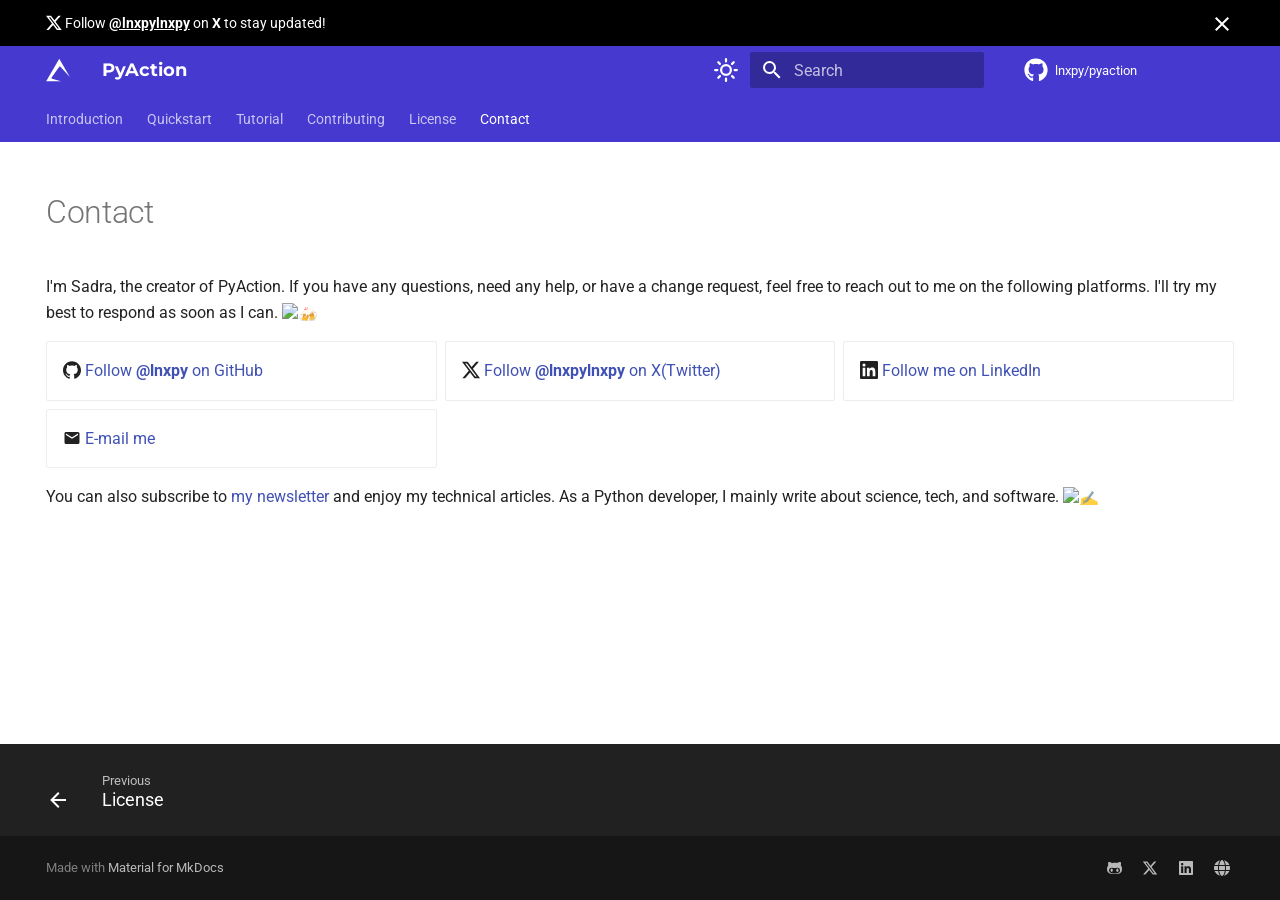
==== commit 1b348684: "Deployed 8b697d2 with MkDocs version: 1.6.0" ====
--- a/contact/index.html
+++ b/contact/index.html
@@ -18,7 +18,7 @@
       
       
       <link rel="icon" href="../img/logo.svg">
-      <meta name="generator" content="mkdocs-1.5.3, mkdocs-material-9.5.14">
+      <meta name="generator" content="mkdocs-1.6.0, mkdocs-material-9.5.26">
     
     
       
@@ -26,12 +26,18 @@
       
     
     
-      <link rel="stylesheet" href="../assets/stylesheets/main.10ba22f1.min.css">
+      <link rel="stylesheet" href="../assets/stylesheets/main.6543a935.min.css">
       
         
         <link rel="stylesheet" href="../assets/stylesheets/palette.06af60db.min.css">
       
       
+
+  
+  
+  
+  
+  <style>:root{--md-annotation-icon:url('data:image/svg+xml;charset=utf-8,<svg xmlns="http://www.w3.org/2000/svg" viewBox="0 0 24 24"><path d="m12 17 1.56-3.42L17 12l-3.44-1.56L12 7l-1.57 3.44L7 12l3.43 1.58L12 17M8.17 2.76A10.1 10.1 0 0 1 12 2c1.31 0 2.61.26 3.83.76 1.21.5 2.31 1.24 3.24 2.17.93.93 1.67 2.03 2.17 3.24.5 1.22.76 2.52.76 3.83 0 2.65-1.05 5.2-2.93 7.07A9.974 9.974 0 0 1 12 22a10.1 10.1 0 0 1-3.83-.76 9.975 9.975 0 0 1-3.24-2.17A9.974 9.974 0 0 1 2 12c0-2.65 1.05-5.2 2.93-7.07.93-.93 2.03-1.67 3.24-2.17m-1.83 14.9C7.84 19.16 9.88 20 12 20s4.16-.84 5.66-2.34S20 14.12 20 12s-.84-4.16-2.34-5.66A8.008 8.008 0 0 0 12 4c-2.12 0-4.16.84-5.66 2.34A8.008 8.008 0 0 0 4 12c0 2.12.84 4.16 2.34 5.66Z"/></svg>');}</style>
 
 
     
@@ -48,7 +54,7 @@
       
     
     
-      <link rel="stylesheet" href="../css/navbar.css">
+      <link rel="stylesheet" href="../css/style.css">
     
     <script>__md_scope=new URL("..",location),__md_hash=e=>[...e].reduce((e,_)=>(e<<5)-e+_.charCodeAt(0),0),__md_get=(e,_=localStorage,t=__md_scope)=>JSON.parse(_.getItem(t.pathname+"."+e)),__md_set=(e,_,t=localStorage,a=__md_scope)=>{try{t.setItem(a.pathname+"."+e,JSON.stringify(_))}catch(e){}}</script>
     
@@ -93,7 +99,7 @@
     
     
     
-    <body dir="ltr" data-md-color-scheme="default" data-md-color-primary="deep-orange" data-md-color-accent="deep-orange">
+    <body dir="ltr" data-md-color-scheme="default" data-md-color-primary="indigo" data-md-color-accent="indigo">
   
     
     <input class="md-toggle" data-md-toggle="drawer" type="checkbox" id="__drawer" autocomplete="off">
@@ -160,20 +166,20 @@
     
     
     
-    <input class="md-option" data-md-color-media="" data-md-color-scheme="default" data-md-color-primary="deep-orange" data-md-color-accent="deep-orange"  aria-label="Switch to dark mode"  type="radio" name="__palette" id="__palette_0">
+    <input class="md-option" data-md-color-media="" data-md-color-scheme="default" data-md-color-primary="indigo" data-md-color-accent="indigo"  aria-label="Switch to dark mode"  type="radio" name="__palette" id="__palette_0">
     
       <label class="md-header__button md-icon" title="Switch to dark mode" for="__palette_1" hidden>
-        <svg xmlns="http://www.w3.org/2000/svg" viewBox="0 0 24 24"><path d="M7 17H4C2.38 17 .96 15.74.76 14.14l-.5-2.99C.15 10.3.39 9.5.91 8.92 1.43 8.34 2.19 8 3 8h6c.83 0 1.58.35 2.06.96.11.15.21.31.29.49.43-.09.87-.09 1.29 0 .08-.18.18-.34.3-.49C13.41 8.35 14.16 8 15 8h6c.81 0 1.57.34 2.09.92.51.58.75 1.38.65 2.19l-.51 3.07C23.04 15.74 21.61 17 20 17h-3c-1.56 0-3.08-1.19-3.46-2.7l-.9-2.71c-.38-.28-.91-.28-1.29 0l-.92 2.78C10.07 15.82 8.56 17 7 17Z"/></svg>
+        <svg xmlns="http://www.w3.org/2000/svg" viewBox="0 0 16 16"><path d="M8 12a4 4 0 1 1 0-8 4 4 0 0 1 0 8Zm0-1.5a2.5 2.5 0 1 0 0-5 2.5 2.5 0 0 0 0 5Zm5.657-8.157a.75.75 0 0 1 0 1.061l-1.061 1.06a.749.749 0 0 1-1.275-.326.749.749 0 0 1 .215-.734l1.06-1.06a.75.75 0 0 1 1.06 0Zm-9.193 9.193a.75.75 0 0 1 0 1.06l-1.06 1.061a.75.75 0 1 1-1.061-1.06l1.06-1.061a.75.75 0 0 1 1.061 0ZM8 0a.75.75 0 0 1 .75.75v1.5a.75.75 0 0 1-1.5 0V.75A.75.75 0 0 1 8 0ZM3 8a.75.75 0 0 1-.75.75H.75a.75.75 0 0 1 0-1.5h1.5A.75.75 0 0 1 3 8Zm13 0a.75.75 0 0 1-.75.75h-1.5a.75.75 0 0 1 0-1.5h1.5A.75.75 0 0 1 16 8Zm-8 5a.75.75 0 0 1 .75.75v1.5a.75.75 0 0 1-1.5 0v-1.5A.75.75 0 0 1 8 13Zm3.536-1.464a.75.75 0 0 1 1.06 0l1.061 1.06a.75.75 0 0 1-1.06 1.061l-1.061-1.06a.75.75 0 0 1 0-1.061ZM2.343 2.343a.75.75 0 0 1 1.061 0l1.06 1.061a.751.751 0 0 1-.018 1.042.751.751 0 0 1-1.042.018l-1.06-1.06a.75.75 0 0 1 0-1.06Z"/></svg>
       </label>
     
   
     
     
     
-    <input class="md-option" data-md-color-media="" data-md-color-scheme="slate" data-md-color-primary="deep-orange" data-md-color-accent="deep-orange"  aria-label="Switch to light mode"  type="radio" name="__palette" id="__palette_1">
+    <input class="md-option" data-md-color-media="" data-md-color-scheme="slate" data-md-color-primary="indigo" data-md-color-accent="indigo"  aria-label="Switch to light mode"  type="radio" name="__palette" id="__palette_1">
     
       <label class="md-header__button md-icon" title="Switch to light mode" for="__palette_0" hidden>
-        <svg xmlns="http://www.w3.org/2000/svg" viewBox="0 0 24 24"><path d="M3 10c-.24 0-.45.09-.59.25-.14.15-.2.37-.17.61l.5 2.99C2.82 14.5 3.4 15 4 15h3c.64 0 1.36-.56 1.5-1.18l1.06-3.19c.04-.13.01-.32-.06-.44-.11-.12-.28-.19-.5-.19H3m4 7H4C2.38 17 .96 15.74.76 14.14l-.5-2.99C.15 10.3.39 9.5.91 8.92 1.43 8.34 2.19 8 3 8h6c.83 0 1.58.35 2.06.96.11.15.21.31.29.49.43-.09.87-.09 1.29 0 .08-.18.18-.34.3-.49C13.41 8.35 14.16 8 15 8h6c.81 0 1.57.34 2.09.92.51.58.75 1.38.65 2.19l-.51 3.07C23.04 15.74 21.61 17 20 17h-3c-1.56 0-3.08-1.19-3.46-2.7l-.9-2.71c-.38-.28-.91-.28-1.29 0l-.92 2.78C10.07 15.82 8.56 17 7 17m8-7c-.22 0-.39.07-.5.19-.08.12-.1.31-.05.51l1.01 3.05c.18.69.9 1.25 1.54 1.25h3c.59 0 1.18-.5 1.25-1.11l.51-3.07c.03-.2-.03-.42-.17-.57A.769.769 0 0 0 21 10h-6Z"/></svg>
+        <svg xmlns="http://www.w3.org/2000/svg" viewBox="0 0 16 16"><path d="M9.598 1.591a.749.749 0 0 1 .785-.175 7.001 7.001 0 1 1-8.967 8.967.75.75 0 0 1 .961-.96 5.5 5.5 0 0 0 7.046-7.046.75.75 0 0 1 .175-.786Zm1.616 1.945a7 7 0 0 1-7.678 7.678 5.499 5.499 0 1 0 7.678-7.678Z"/></svg>
       </label>
     
   
@@ -210,7 +216,7 @@
       
     </form>
     <div class="md-search__output">
-      <div class="md-search__scrollwrap" data-md-scrollfix>
+      <div class="md-search__scrollwrap" tabindex="0" data-md-scrollfix>
         <div class="md-search-result" data-md-component="search-result">
           <div class="md-search-result__meta">
             Initializing search
@@ -227,7 +233,7 @@
         <a href="https://github.com/lnxpy/pyaction" title="Go to repository" class="md-source" data-md-component="source">
   <div class="md-source__icon md-icon">
     
-    <svg xmlns="http://www.w3.org/2000/svg" viewBox="0 0 496 512"><!--! Font Awesome Free 6.5.1 by @fontawesome - https://fontawesome.com License - https://fontawesome.com/license/free (Icons: CC BY 4.0, Fonts: SIL OFL 1.1, Code: MIT License) Copyright 2023 Fonticons, Inc.--><path d="M165.9 397.4c0 2-2.3 3.6-5.2 3.6-3.3.3-5.6-1.3-5.6-3.6 0-2 2.3-3.6 5.2-3.6 3-.3 5.6 1.3 5.6 3.6zm-31.1-4.5c-.7 2 1.3 4.3 4.3 4.9 2.6 1 5.6 0 6.2-2s-1.3-4.3-4.3-5.2c-2.6-.7-5.5.3-6.2 2.3zm44.2-1.7c-2.9.7-4.9 2.6-4.6 4.9.3 2 2.9 3.3 5.9 2.6 2.9-.7 4.9-2.6 4.6-4.6-.3-1.9-3-3.2-5.9-2.9zM244.8 8C106.1 8 0 113.3 0 252c0 110.9 69.8 205.8 169.5 239.2 12.8 2.3 17.3-5.6 17.3-12.1 0-6.2-.3-40.4-.3-61.4 0 0-70 15-84.7-29.8 0 0-11.4-29.1-27.8-36.6 0 0-22.9-15.7 1.6-15.4 0 0 24.9 2 38.6 25.8 21.9 38.6 58.6 27.5 72.9 20.9 2.3-16 8.8-27.1 16-33.7-55.9-6.2-112.3-14.3-112.3-110.5 0-27.5 7.6-41.3 23.6-58.9-2.6-6.5-11.1-33.3 2.6-67.9 20.9-6.5 69 27 69 27 20-5.6 41.5-8.5 62.8-8.5s42.8 2.9 62.8 8.5c0 0 48.1-33.6 69-27 13.7 34.7 5.2 61.4 2.6 67.9 16 17.7 25.8 31.5 25.8 58.9 0 96.5-58.9 104.2-114.8 110.5 9.2 7.9 17 22.9 17 46.4 0 33.7-.3 75.4-.3 83.6 0 6.5 4.6 14.4 17.3 12.1C428.2 457.8 496 362.9 496 252 496 113.3 383.5 8 244.8 8zM97.2 352.9c-1.3 1-1 3.3.7 5.2 1.6 1.6 3.9 2.3 5.2 1 1.3-1 1-3.3-.7-5.2-1.6-1.6-3.9-2.3-5.2-1zm-10.8-8.1c-.7 1.3.3 2.9 2.3 3.9 1.6 1 3.6.7 4.3-.7.7-1.3-.3-2.9-2.3-3.9-2-.6-3.6-.3-4.3.7zm32.4 35.6c-1.6 1.3-1 4.3 1.3 6.2 2.3 2.3 5.2 2.6 6.5 1 1.3-1.3.7-4.3-1.3-6.2-2.2-2.3-5.2-2.6-6.5-1zm-11.4-14.7c-1.6 1-1.6 3.6 0 5.9 1.6 2.3 4.3 3.3 5.6 2.3 1.6-1.3 1.6-3.9 0-6.2-1.4-2.3-4-3.3-5.6-2z"/></svg>
+    <svg xmlns="http://www.w3.org/2000/svg" viewBox="0 0 496 512"><!--! Font Awesome Free 6.5.2 by @fontawesome - https://fontawesome.com License - https://fontawesome.com/license/free (Icons: CC BY 4.0, Fonts: SIL OFL 1.1, Code: MIT License) Copyright 2024 Fonticons, Inc.--><path d="M165.9 397.4c0 2-2.3 3.6-5.2 3.6-3.3.3-5.6-1.3-5.6-3.6 0-2 2.3-3.6 5.2-3.6 3-.3 5.6 1.3 5.6 3.6zm-31.1-4.5c-.7 2 1.3 4.3 4.3 4.9 2.6 1 5.6 0 6.2-2s-1.3-4.3-4.3-5.2c-2.6-.7-5.5.3-6.2 2.3zm44.2-1.7c-2.9.7-4.9 2.6-4.6 4.9.3 2 2.9 3.3 5.9 2.6 2.9-.7 4.9-2.6 4.6-4.6-.3-1.9-3-3.2-5.9-2.9zM244.8 8C106.1 8 0 113.3 0 252c0 110.9 69.8 205.8 169.5 239.2 12.8 2.3 17.3-5.6 17.3-12.1 0-6.2-.3-40.4-.3-61.4 0 0-70 15-84.7-29.8 0 0-11.4-29.1-27.8-36.6 0 0-22.9-15.7 1.6-15.4 0 0 24.9 2 38.6 25.8 21.9 38.6 58.6 27.5 72.9 20.9 2.3-16 8.8-27.1 16-33.7-55.9-6.2-112.3-14.3-112.3-110.5 0-27.5 7.6-41.3 23.6-58.9-2.6-6.5-11.1-33.3 2.6-67.9 20.9-6.5 69 27 69 27 20-5.6 41.5-8.5 62.8-8.5s42.8 2.9 62.8 8.5c0 0 48.1-33.6 69-27 13.7 34.7 5.2 61.4 2.6 67.9 16 17.7 25.8 31.5 25.8 58.9 0 96.5-58.9 104.2-114.8 110.5 9.2 7.9 17 22.9 17 46.4 0 33.7-.3 75.4-.3 83.6 0 6.5 4.6 14.4 17.3 12.1C428.2 457.8 496 362.9 496 252 496 113.3 383.5 8 244.8 8zM97.2 352.9c-1.3 1-1 3.3.7 5.2 1.6 1.6 3.9 2.3 5.2 1 1.3-1 1-3.3-.7-5.2-1.6-1.6-3.9-2.3-5.2-1zm-10.8-8.1c-.7 1.3.3 2.9 2.3 3.9 1.6 1 3.6.7 4.3-.7.7-1.3-.3-2.9-2.3-3.9-2-.6-3.6-.3-4.3.7zm32.4 35.6c-1.6 1.3-1 4.3 1.3 6.2 2.3 2.3 5.2 2.6 6.5 1 1.3-1.3.7-4.3-1.3-6.2-2.2-2.3-5.2-2.6-6.5-1zm-11.4-14.7c-1.6 1-1.6 3.6 0 5.9 1.6 2.3 4.3 3.3 5.6 2.3 1.6-1.3 1.6-3.9 0-6.2-1.4-2.3-4-3.3-5.6-2z"/></svg>
   </div>
   <div class="md-source__repository">
     lnxpy/pyaction
@@ -271,12 +277,29 @@
   
   
     <li class="md-tabs__item">
-      <a href="../demo/" class="md-tabs__link">
-        
-  
-    
-  
-  Demo
+      <a href="../quickstart/" class="md-tabs__link">
+        
+  
+    
+  
+  Quickstart
+
+      </a>
+    </li>
+  
+
+      
+        
+  
+  
+  
+    <li class="md-tabs__item">
+      <a href="../tutorial/" class="md-tabs__link">
+        
+  
+    
+  
+  Tutorial
 
       </a>
     </li>
@@ -374,7 +397,7 @@
       <a href="https://github.com/lnxpy/pyaction" title="Go to repository" class="md-source" data-md-component="source">
   <div class="md-source__icon md-icon">
     
-    <svg xmlns="http://www.w3.org/2000/svg" viewBox="0 0 496 512"><!--! Font Awesome Free 6.5.1 by @fontawesome - https://fontawesome.com License - https://fontawesome.com/license/free (Icons: CC BY 4.0, Fonts: SIL OFL 1.1, Code: MIT License) Copyright 2023 Fonticons, Inc.--><path d="M165.9 397.4c0 2-2.3 3.6-5.2 3.6-3.3.3-5.6-1.3-5.6-3.6 0-2 2.3-3.6 5.2-3.6 3-.3 5.6 1.3 5.6 3.6zm-31.1-4.5c-.7 2 1.3 4.3 4.3 4.9 2.6 1 5.6 0 6.2-2s-1.3-4.3-4.3-5.2c-2.6-.7-5.5.3-6.2 2.3zm44.2-1.7c-2.9.7-4.9 2.6-4.6 4.9.3 2 2.9 3.3 5.9 2.6 2.9-.7 4.9-2.6 4.6-4.6-.3-1.9-3-3.2-5.9-2.9zM244.8 8C106.1 8 0 113.3 0 252c0 110.9 69.8 205.8 169.5 239.2 12.8 2.3 17.3-5.6 17.3-12.1 0-6.2-.3-40.4-.3-61.4 0 0-70 15-84.7-29.8 0 0-11.4-29.1-27.8-36.6 0 0-22.9-15.7 1.6-15.4 0 0 24.9 2 38.6 25.8 21.9 38.6 58.6 27.5 72.9 20.9 2.3-16 8.8-27.1 16-33.7-55.9-6.2-112.3-14.3-112.3-110.5 0-27.5 7.6-41.3 23.6-58.9-2.6-6.5-11.1-33.3 2.6-67.9 20.9-6.5 69 27 69 27 20-5.6 41.5-8.5 62.8-8.5s42.8 2.9 62.8 8.5c0 0 48.1-33.6 69-27 13.7 34.7 5.2 61.4 2.6 67.9 16 17.7 25.8 31.5 25.8 58.9 0 96.5-58.9 104.2-114.8 110.5 9.2 7.9 17 22.9 17 46.4 0 33.7-.3 75.4-.3 83.6 0 6.5 4.6 14.4 17.3 12.1C428.2 457.8 496 362.9 496 252 496 113.3 383.5 8 244.8 8zM97.2 352.9c-1.3 1-1 3.3.7 5.2 1.6 1.6 3.9 2.3 5.2 1 1.3-1 1-3.3-.7-5.2-1.6-1.6-3.9-2.3-5.2-1zm-10.8-8.1c-.7 1.3.3 2.9 2.3 3.9 1.6 1 3.6.7 4.3-.7.7-1.3-.3-2.9-2.3-3.9-2-.6-3.6-.3-4.3.7zm32.4 35.6c-1.6 1.3-1 4.3 1.3 6.2 2.3 2.3 5.2 2.6 6.5 1 1.3-1.3.7-4.3-1.3-6.2-2.2-2.3-5.2-2.6-6.5-1zm-11.4-14.7c-1.6 1-1.6 3.6 0 5.9 1.6 2.3 4.3 3.3 5.6 2.3 1.6-1.3 1.6-3.9 0-6.2-1.4-2.3-4-3.3-5.6-2z"/></svg>
+    <svg xmlns="http://www.w3.org/2000/svg" viewBox="0 0 496 512"><!--! Font Awesome Free 6.5.2 by @fontawesome - https://fontawesome.com License - https://fontawesome.com/license/free (Icons: CC BY 4.0, Fonts: SIL OFL 1.1, Code: MIT License) Copyright 2024 Fonticons, Inc.--><path d="M165.9 397.4c0 2-2.3 3.6-5.2 3.6-3.3.3-5.6-1.3-5.6-3.6 0-2 2.3-3.6 5.2-3.6 3-.3 5.6 1.3 5.6 3.6zm-31.1-4.5c-.7 2 1.3 4.3 4.3 4.9 2.6 1 5.6 0 6.2-2s-1.3-4.3-4.3-5.2c-2.6-.7-5.5.3-6.2 2.3zm44.2-1.7c-2.9.7-4.9 2.6-4.6 4.9.3 2 2.9 3.3 5.9 2.6 2.9-.7 4.9-2.6 4.6-4.6-.3-1.9-3-3.2-5.9-2.9zM244.8 8C106.1 8 0 113.3 0 252c0 110.9 69.8 205.8 169.5 239.2 12.8 2.3 17.3-5.6 17.3-12.1 0-6.2-.3-40.4-.3-61.4 0 0-70 15-84.7-29.8 0 0-11.4-29.1-27.8-36.6 0 0-22.9-15.7 1.6-15.4 0 0 24.9 2 38.6 25.8 21.9 38.6 58.6 27.5 72.9 20.9 2.3-16 8.8-27.1 16-33.7-55.9-6.2-112.3-14.3-112.3-110.5 0-27.5 7.6-41.3 23.6-58.9-2.6-6.5-11.1-33.3 2.6-67.9 20.9-6.5 69 27 69 27 20-5.6 41.5-8.5 62.8-8.5s42.8 2.9 62.8 8.5c0 0 48.1-33.6 69-27 13.7 34.7 5.2 61.4 2.6 67.9 16 17.7 25.8 31.5 25.8 58.9 0 96.5-58.9 104.2-114.8 110.5 9.2 7.9 17 22.9 17 46.4 0 33.7-.3 75.4-.3 83.6 0 6.5 4.6 14.4 17.3 12.1C428.2 457.8 496 362.9 496 252 496 113.3 383.5 8 244.8 8zM97.2 352.9c-1.3 1-1 3.3.7 5.2 1.6 1.6 3.9 2.3 5.2 1 1.3-1 1-3.3-.7-5.2-1.6-1.6-3.9-2.3-5.2-1zm-10.8-8.1c-.7 1.3.3 2.9 2.3 3.9 1.6 1 3.6.7 4.3-.7.7-1.3-.3-2.9-2.3-3.9-2-.6-3.6-.3-4.3.7zm32.4 35.6c-1.6 1.3-1 4.3 1.3 6.2 2.3 2.3 5.2 2.6 6.5 1 1.3-1.3.7-4.3-1.3-6.2-2.2-2.3-5.2-2.6-6.5-1zm-11.4-14.7c-1.6 1-1.6 3.6 0 5.9 1.6 2.3 4.3 3.3 5.6 2.3 1.6-1.3 1.6-3.9 0-6.2-1.4-2.3-4-3.3-5.6-2z"/></svg>
   </div>
   <div class="md-source__repository">
     lnxpy/pyaction
@@ -411,11 +434,31 @@
   
   
     <li class="md-nav__item">
-      <a href="../demo/" class="md-nav__link">
+      <a href="../quickstart/" class="md-nav__link">
         
   
   <span class="md-ellipsis">
-    Demo
+    Quickstart
+  </span>
+  
+
+      </a>
+    </li>
+  
+
+    
+      
+      
+  
+  
+  
+  
+    <li class="md-nav__item">
+      <a href="../tutorial/" class="md-nav__link">
+        
+  
+  <span class="md-ellipsis">
+    Tutorial
   </span>
   
 
@@ -512,8 +555,7 @@
 
   <h1>Contact</h1>
 
-<p><img align="right" alt="Avatar" class="avatar" src="../img/avatar.png" /></p>
-<p>I'm Sadra, the creator of PyAction. If you have any questions, need any help, or have a change request, feel free to reach out to me on the following platforms. I'll try my best to respond back as soon as I can. <img alt="🍻" class="twemoji" src="https://cdn.jsdelivr.net/gh/jdecked/twemoji@15.0.3/assets/svg/1f37b.svg" title=":beers:" /></p>
+<p>I'm Sadra, the creator of PyAction. If you have any questions, need any help, or have a change request, feel free to reach out to me on the following platforms. I'll try my best to respond as soon as I can. <img alt="🍻" class="twemoji" src="https://cdn.jsdelivr.net/gh/jdecked/twemoji@15.0.3/assets/svg/1f37b.svg" title=":beers:" /></p>
 <div class="grid cards">
 <ul>
 <li><span class="twemoji"><svg xmlns="http://www.w3.org/2000/svg" viewBox="0 0 24 24"><path d="M12 .297c-6.63 0-12 5.373-12 12 0 5.303 3.438 9.8 8.205 11.385.6.113.82-.258.82-.577 0-.285-.01-1.04-.015-2.04-3.338.724-4.042-1.61-4.042-1.61C4.422 18.07 3.633 17.7 3.633 17.7c-1.087-.744.084-.729.084-.729 1.205.084 1.838 1.236 1.838 1.236 1.07 1.835 2.809 1.305 3.495.998.108-.776.417-1.305.76-1.605-2.665-.3-5.466-1.332-5.466-5.93 0-1.31.465-2.38 1.235-3.22-.135-.303-.54-1.523.105-3.176 0 0 1.005-.322 3.3 1.23.96-.267 1.98-.399 3-.405 1.02.006 2.04.138 3 .405 2.28-1.552 3.285-1.23 3.285-1.23.645 1.653.24 2.873.12 3.176.765.84 1.23 1.91 1.23 3.22 0 4.61-2.805 5.625-5.475 5.92.42.36.81 1.096.81 2.22 0 1.606-.015 2.896-.015 3.286 0 .315.21.69.825.57C20.565 22.092 24 17.592 24 12.297c0-6.627-5.373-12-12-12"/></svg></span> <a href="https://github.com/lnxpy">Follow <strong>@lnxpy</strong> on GitHub</a></li>
@@ -522,7 +564,7 @@
 <li><span class="twemoji"><svg xmlns="http://www.w3.org/2000/svg" viewBox="0 0 24 24"><path d="m20 8-8 5-8-5V6l8 5 8-5m0-2H4c-1.11 0-2 .89-2 2v12a2 2 0 0 0 2 2h16a2 2 0 0 0 2-2V6a2 2 0 0 0-2-2Z"/></svg></span> <a href="mailto:lnxpylnxpy@gmail.com">E-mail me</a></li>
 </ul>
 </div>
-<p>You can also subscribe to <a href="https://blog.imsadra.me">my newsletter</a> and enjoy my technical articles. As a Python developer, I mainly write about science, tech, and software.</p>
+<p>You can also subscribe to <a href="https://blog.imsadra.me">my newsletter</a> and enjoy my technical articles. As a Python developer, I mainly write about science, tech, and software. <img alt="✍" class="twemoji" src="https://cdn.jsdelivr.net/gh/jdecked/twemoji@15.0.3/assets/svg/270d.svg" title=":writing_hand:" /></p>
 
 
 
@@ -600,7 +642,7 @@
       
     
     <a href="https://github.com/lnxpy/pyaction" target="_blank" rel="noopener" title="github.com" class="md-social__link">
-      <svg xmlns="http://www.w3.org/2000/svg" viewBox="0 0 480 512"><!--! Font Awesome Free 6.5.1 by @fontawesome - https://fontawesome.com License - https://fontawesome.com/license/free (Icons: CC BY 4.0, Fonts: SIL OFL 1.1, Code: MIT License) Copyright 2023 Fonticons, Inc.--><path d="M186.1 328.7c0 20.9-10.9 55.1-36.7 55.1s-36.7-34.2-36.7-55.1 10.9-55.1 36.7-55.1 36.7 34.2 36.7 55.1zM480 278.2c0 31.9-3.2 65.7-17.5 95-37.9 76.6-142.1 74.8-216.7 74.8-75.8 0-186.2 2.7-225.6-74.8-14.6-29-20.2-63.1-20.2-95 0-41.9 13.9-81.5 41.5-113.6-5.2-15.8-7.7-32.4-7.7-48.8 0-21.5 4.9-32.3 14.6-51.8 45.3 0 74.3 9 108.8 36 29-6.9 58.8-10 88.7-10 27 0 54.2 2.9 80.4 9.2 34-26.7 63-35.2 107.8-35.2 9.8 19.5 14.6 30.3 14.6 51.8 0 16.4-2.6 32.7-7.7 48.2 27.5 32.4 39 72.3 39 114.2zm-64.3 50.5c0-43.9-26.7-82.6-73.5-82.6-18.9 0-37 3.4-56 6-14.9 2.3-29.8 3.2-45.1 3.2-15.2 0-30.1-.9-45.1-3.2-18.7-2.6-37-6-56-6-46.8 0-73.5 38.7-73.5 82.6 0 87.8 80.4 101.3 150.4 101.3h48.2c70.3 0 150.6-13.4 150.6-101.3zm-82.6-55.1c-25.8 0-36.7 34.2-36.7 55.1s10.9 55.1 36.7 55.1 36.7-34.2 36.7-55.1-10.9-55.1-36.7-55.1z"/></svg>
+      <svg xmlns="http://www.w3.org/2000/svg" viewBox="0 0 480 512"><!--! Font Awesome Free 6.5.2 by @fontawesome - https://fontawesome.com License - https://fontawesome.com/license/free (Icons: CC BY 4.0, Fonts: SIL OFL 1.1, Code: MIT License) Copyright 2024 Fonticons, Inc.--><path d="M186.1 328.7c0 20.9-10.9 55.1-36.7 55.1s-36.7-34.2-36.7-55.1 10.9-55.1 36.7-55.1 36.7 34.2 36.7 55.1zM480 278.2c0 31.9-3.2 65.7-17.5 95-37.9 76.6-142.1 74.8-216.7 74.8-75.8 0-186.2 2.7-225.6-74.8-14.6-29-20.2-63.1-20.2-95 0-41.9 13.9-81.5 41.5-113.6-5.2-15.8-7.7-32.4-7.7-48.8 0-21.5 4.9-32.3 14.6-51.8 45.3 0 74.3 9 108.8 36 29-6.9 58.8-10 88.7-10 27 0 54.2 2.9 80.4 9.2 34-26.7 63-35.2 107.8-35.2 9.8 19.5 14.6 30.3 14.6 51.8 0 16.4-2.6 32.7-7.7 48.2 27.5 32.4 39 72.3 39 114.2zm-64.3 50.5c0-43.9-26.7-82.6-73.5-82.6-18.9 0-37 3.4-56 6-14.9 2.3-29.8 3.2-45.1 3.2-15.2 0-30.1-.9-45.1-3.2-18.7-2.6-37-6-56-6-46.8 0-73.5 38.7-73.5 82.6 0 87.8 80.4 101.3 150.4 101.3h48.2c70.3 0 150.6-13.4 150.6-101.3zm-82.6-55.1c-25.8 0-36.7 34.2-36.7 55.1s10.9 55.1 36.7 55.1 36.7-34.2 36.7-55.1-10.9-55.1-36.7-55.1z"/></svg>
     </a>
   
     
@@ -611,7 +653,7 @@
       
     
     <a href="https://twitter.com/lnxpylnxpy" target="_blank" rel="noopener" title="twitter.com" class="md-social__link">
-      <svg xmlns="http://www.w3.org/2000/svg" viewBox="0 0 512 512"><!--! Font Awesome Free 6.5.1 by @fontawesome - https://fontawesome.com License - https://fontawesome.com/license/free (Icons: CC BY 4.0, Fonts: SIL OFL 1.1, Code: MIT License) Copyright 2023 Fonticons, Inc.--><path d="M389.2 48h70.6L305.6 224.2 487 464H345L233.7 318.6 106.5 464H35.8l164.9-188.5L26.8 48h145.6l100.5 132.9L389.2 48zm-24.8 373.8h39.1L151.1 88h-42l255.3 333.8z"/></svg>
+      <svg xmlns="http://www.w3.org/2000/svg" viewBox="0 0 512 512"><!--! Font Awesome Free 6.5.2 by @fontawesome - https://fontawesome.com License - https://fontawesome.com/license/free (Icons: CC BY 4.0, Fonts: SIL OFL 1.1, Code: MIT License) Copyright 2024 Fonticons, Inc.--><path d="M389.2 48h70.6L305.6 224.2 487 464H345L233.7 318.6 106.5 464H35.8l164.9-188.5L26.8 48h145.6l100.5 132.9L389.2 48zm-24.8 373.8h39.1L151.1 88h-42l255.3 333.8z"/></svg>
     </a>
   
     
@@ -622,7 +664,7 @@
       
     
     <a href="https://linkedin.com/in/sadra-yahyapour" target="_blank" rel="noopener" title="linkedin.com" class="md-social__link">
-      <svg xmlns="http://www.w3.org/2000/svg" viewBox="0 0 448 512"><!--! Font Awesome Free 6.5.1 by @fontawesome - https://fontawesome.com License - https://fontawesome.com/license/free (Icons: CC BY 4.0, Fonts: SIL OFL 1.1, Code: MIT License) Copyright 2023 Fonticons, Inc.--><path d="M416 32H31.9C14.3 32 0 46.5 0 64.3v383.4C0 465.5 14.3 480 31.9 480H416c17.6 0 32-14.5 32-32.3V64.3c0-17.8-14.4-32.3-32-32.3zM135.4 416H69V202.2h66.5V416zm-33.2-243c-21.3 0-38.5-17.3-38.5-38.5S80.9 96 102.2 96c21.2 0 38.5 17.3 38.5 38.5 0 21.3-17.2 38.5-38.5 38.5zm282.1 243h-66.4V312c0-24.8-.5-56.7-34.5-56.7-34.6 0-39.9 27-39.9 54.9V416h-66.4V202.2h63.7v29.2h.9c8.9-16.8 30.6-34.5 62.9-34.5 67.2 0 79.7 44.3 79.7 101.9V416z"/></svg>
+      <svg xmlns="http://www.w3.org/2000/svg" viewBox="0 0 448 512"><!--! Font Awesome Free 6.5.2 by @fontawesome - https://fontawesome.com License - https://fontawesome.com/license/free (Icons: CC BY 4.0, Fonts: SIL OFL 1.1, Code: MIT License) Copyright 2024 Fonticons, Inc.--><path d="M416 32H31.9C14.3 32 0 46.5 0 64.3v383.4C0 465.5 14.3 480 31.9 480H416c17.6 0 32-14.5 32-32.3V64.3c0-17.8-14.4-32.3-32-32.3zM135.4 416H69V202.2h66.5V416zm-33.2-243c-21.3 0-38.5-17.3-38.5-38.5S80.9 96 102.2 96c21.2 0 38.5 17.3 38.5 38.5 0 21.3-17.2 38.5-38.5 38.5zm282.1 243h-66.4V312c0-24.8-.5-56.7-34.5-56.7-34.6 0-39.9 27-39.9 54.9V416h-66.4V202.2h63.7v29.2h.9c8.9-16.8 30.6-34.5 62.9-34.5 67.2 0 79.7 44.3 79.7 101.9V416z"/></svg>
     </a>
   
     
@@ -633,7 +675,7 @@
       
     
     <a href="https://imsadra.me" target="_blank" rel="noopener" title="imsadra.me" class="md-social__link">
-      <svg xmlns="http://www.w3.org/2000/svg" viewBox="0 0 512 512"><!--! Font Awesome Free 6.5.1 by @fontawesome - https://fontawesome.com License - https://fontawesome.com/license/free (Icons: CC BY 4.0, Fonts: SIL OFL 1.1, Code: MIT License) Copyright 2023 Fonticons, Inc.--><path d="M352 256c0 22.2-1.2 43.6-3.3 64H163.3c-2.2-20.4-3.3-41.8-3.3-64s1.2-43.6 3.3-64h185.4c2.2 20.4 3.3 41.8 3.3 64zm28.8-64h123.1c5.3 20.5 8.1 41.9 8.1 64s-2.8 43.5-8.1 64H380.8c2.1-20.6 3.2-42 3.2-64s-1.1-43.4-3.2-64zm112.6-32H376.7c-10-63.9-29.8-117.4-55.3-151.6 78.3 20.7 142 77.5 171.9 151.6zm-149.1 0H167.7c6.1-36.4 15.5-68.6 27-94.7 10.5-23.6 22.2-40.7 33.5-51.5C239.4 3.2 248.7 0 256 0s16.6 3.2 27.8 13.8c11.3 10.8 23 27.9 33.5 51.5 11.6 26 20.9 58.2 27 94.7zm-209 0H18.6c30-74.1 93.6-130.9 172-151.6-25.5 34.2-45.3 87.7-55.3 151.6zM8.1 192h123.1c-2.1 20.6-3.2 42-3.2 64s1.1 43.4 3.2 64H8.1C2.8 299.5 0 278.1 0 256s2.8-43.5 8.1-64zm186.6 254.6c-11.6-26-20.9-58.2-27-94.6h176.6c-6.1 36.4-15.5 68.6-27 94.6-10.5 23.6-22.2 40.7-33.5 51.5-11.2 10.7-20.5 13.9-27.8 13.9s-16.6-3.2-27.8-13.8c-11.3-10.8-23-27.9-33.5-51.5zM135.3 352c10 63.9 29.8 117.4 55.3 151.6-78.4-20.7-142-77.5-172-151.6h116.7zm358.1 0c-30 74.1-93.6 130.9-171.9 151.6 25.5-34.2 45.2-87.7 55.3-151.6h116.6z"/></svg>
+      <svg xmlns="http://www.w3.org/2000/svg" viewBox="0 0 512 512"><!--! Font Awesome Free 6.5.2 by @fontawesome - https://fontawesome.com License - https://fontawesome.com/license/free (Icons: CC BY 4.0, Fonts: SIL OFL 1.1, Code: MIT License) Copyright 2024 Fonticons, Inc.--><path d="M352 256c0 22.2-1.2 43.6-3.3 64H163.3c-2.2-20.4-3.3-41.8-3.3-64s1.2-43.6 3.3-64h185.4c2.2 20.4 3.3 41.8 3.3 64zm28.8-64h123.1c5.3 20.5 8.1 41.9 8.1 64s-2.8 43.5-8.1 64H380.8c2.1-20.6 3.2-42 3.2-64s-1.1-43.4-3.2-64zm112.6-32H376.7c-10-63.9-29.8-117.4-55.3-151.6 78.3 20.7 142 77.5 171.9 151.6zm-149.1 0H167.7c6.1-36.4 15.5-68.6 27-94.7 10.5-23.6 22.2-40.7 33.5-51.5C239.4 3.2 248.7 0 256 0s16.6 3.2 27.8 13.8c11.3 10.8 23 27.9 33.5 51.5 11.6 26 20.9 58.2 27 94.7zm-209 0H18.6c30-74.1 93.6-130.9 172-151.6-25.5 34.2-45.3 87.7-55.3 151.6zM8.1 192h123.1c-2.1 20.6-3.2 42-3.2 64s1.1 43.4 3.2 64H8.1C2.8 299.5 0 278.1 0 256s2.8-43.5 8.1-64zm186.6 254.6c-11.6-26-20.9-58.2-27-94.6h176.6c-6.1 36.4-15.5 68.6-27 94.6-10.5 23.6-22.2 40.7-33.5 51.5-11.2 10.7-20.5 13.9-27.8 13.9s-16.6-3.2-27.8-13.8c-11.3-10.8-23-27.9-33.5-51.5zM135.3 352c10 63.9 29.8 117.4 55.3 151.6-78.4-20.7-142-77.5-172-151.6h116.7zm358.1 0c-30 74.1-93.6 130.9-171.9 151.6 25.5-34.2 45.2-87.7 55.3-151.6h116.6z"/></svg>
     </a>
   
 </div>
@@ -651,7 +693,7 @@
     <script id="__config" type="application/json">{"base": "..", "features": ["navigation.instant", "content.code.copy", "navigation.footer", "search.highlight", "content.code.annotate", "navigation.tabs", "toc.integrate", "announce.dismiss"], "search": "../assets/javascripts/workers/search.b8dbb3d2.min.js", "translations": {"clipboard.copied": "Copied to clipboard", "clipboard.copy": "Copy to clipboard", "search.result.more.one": "1 more on this page", "search.result.more.other": "# more on this page", "search.result.none": "No matching documents", "search.result.one": "1 matching document", "search.result.other": "# matching documents", "search.result.placeholder": "Type to start searching", "search.result.term.missing": "Missing", "select.version": "Select version"}}</script>
     
     
-      <script src="../assets/javascripts/bundle.bd41221c.min.js"></script>
+      <script src="../assets/javascripts/bundle.ad660dcc.min.js"></script>
       
     
   </body>
--- a/assets/stylesheets/main.6543a935.min.css
+++ b/assets/stylesheets/main.6543a935.min.css
@@ -0,0 +1 @@
+@charset "UTF-8";html{-webkit-text-size-adjust:none;-moz-text-size-adjust:none;text-size-adjust:none;box-sizing:border-box}*,:after,:before{box-sizing:inherit}@media (prefers-reduced-motion){*,:after,:before{transition:none!important}}body{margin:0}a,button,input,label{-webkit-tap-highlight-color:transparent}a{color:inherit;text-decoration:none}hr{border:0;box-sizing:initial;display:block;height:.05rem;overflow:visible;padding:0}small{font-size:80%}sub,sup{line-height:1em}img{border-style:none}table{border-collapse:initial;border-spacing:0}td,th{font-weight:400;vertical-align:top}button{background:#0000;border:0;font-family:inherit;font-size:inherit;margin:0;padding:0}input{border:0;outline:none}:root{--md-primary-fg-color:#4051b5;--md-primary-fg-color--light:#5d6cc0;--md-primary-fg-color--dark:#303fa1;--md-primary-bg-color:#fff;--md-primary-bg-color--light:#ffffffb3;--md-accent-fg-color:#526cfe;--md-accent-fg-color--transparent:#526cfe1a;--md-accent-bg-color:#fff;--md-accent-bg-color--light:#ffffffb3}[data-md-color-scheme=default]{color-scheme:light}[data-md-color-scheme=default] img[src$="#gh-dark-mode-only"],[data-md-color-scheme=default] img[src$="#only-dark"]{display:none}:root,[data-md-color-scheme=default]{--md-hue:225deg;--md-default-fg-color:#000000de;--md-default-fg-color--light:#0000008a;--md-default-fg-color--lighter:#00000052;--md-default-fg-color--lightest:#00000012;--md-default-bg-color:#fff;--md-default-bg-color--light:#ffffffb3;--md-default-bg-color--lighter:#ffffff4d;--md-default-bg-color--lightest:#ffffff1f;--md-code-fg-color:#36464e;--md-code-bg-color:#f5f5f5;--md-code-hl-color:#4287ff;--md-code-hl-color--light:#4287ff1a;--md-code-hl-number-color:#d52a2a;--md-code-hl-special-color:#db1457;--md-code-hl-function-color:#a846b9;--md-code-hl-constant-color:#6e59d9;--md-code-hl-keyword-color:#3f6ec6;--md-code-hl-string-color:#1c7d4d;--md-code-hl-name-color:var(--md-code-fg-color);--md-code-hl-operator-color:var(--md-default-fg-color--light);--md-code-hl-punctuation-color:var(--md-default-fg-color--light);--md-code-hl-comment-color:var(--md-default-fg-color--light);--md-code-hl-generic-color:var(--md-default-fg-color--light);--md-code-hl-variable-color:var(--md-default-fg-color--light);--md-typeset-color:var(--md-default-fg-color);--md-typeset-a-color:var(--md-primary-fg-color);--md-typeset-del-color:#f5503d26;--md-typeset-ins-color:#0bd57026;--md-typeset-kbd-color:#fafafa;--md-typeset-kbd-accent-color:#fff;--md-typeset-kbd-border-color:#b8b8b8;--md-typeset-mark-color:#ffff0080;--md-typeset-table-color:#0000001f;--md-typeset-table-color--light:rgba(0,0,0,.035);--md-admonition-fg-color:var(--md-default-fg-color);--md-admonition-bg-color:var(--md-default-bg-color);--md-warning-fg-color:#000000de;--md-warning-bg-color:#ff9;--md-footer-fg-color:#fff;--md-footer-fg-color--light:#ffffffb3;--md-footer-fg-color--lighter:#ffffff73;--md-footer-bg-color:#000000de;--md-footer-bg-color--dark:#00000052;--md-shadow-z1:0 0.2rem 0.5rem #0000000d,0 0 0.05rem #0000001a;--md-shadow-z2:0 0.2rem 0.5rem #0000001a,0 0 0.05rem #00000040;--md-shadow-z3:0 0.2rem 0.5rem #0003,0 0 0.05rem #00000059}.md-icon svg{fill:currentcolor;display:block;height:1.2rem;width:1.2rem}body{-webkit-font-smoothing:antialiased;-moz-osx-font-smoothing:grayscale;--md-text-font-family:var(--md-text-font,_),-apple-system,BlinkMacSystemFont,Helvetica,Arial,sans-serif;--md-code-font-family:var(--md-code-font,_),SFMono-Regular,Consolas,Menlo,monospace}aside,body,input{font-feature-settings:"kern","liga";color:var(--md-typeset-color);font-family:var(--md-text-font-family)}code,kbd,pre{font-feature-settings:"kern";font-family:var(--md-code-font-family)}:root{--md-typeset-table-sort-icon:url('data:image/svg+xml;charset=utf-8,<svg xmlns="http://www.w3.org/2000/svg" viewBox="0 0 24 24"><path d="m18 21-4-4h3V7h-3l4-4 4 4h-3v10h3M2 19v-2h10v2M2 13v-2h7v2M2 7V5h4v2H2Z"/></svg>');--md-typeset-table-sort-icon--asc:url('data:image/svg+xml;charset=utf-8,<svg xmlns="http://www.w3.org/2000/svg" viewBox="0 0 24 24"><path d="M19 17h3l-4 4-4-4h3V3h2M2 17h10v2H2M6 5v2H2V5m0 6h7v2H2v-2Z"/></svg>');--md-typeset-table-sort-icon--desc:url('data:image/svg+xml;charset=utf-8,<svg xmlns="http://www.w3.org/2000/svg" viewBox="0 0 24 24"><path d="M19 7h3l-4-4-4 4h3v14h2M2 17h10v2H2M6 5v2H2V5m0 6h7v2H2v-2Z"/></svg>')}.md-typeset{-webkit-print-color-adjust:exact;color-adjust:exact;font-size:.8rem;line-height:1.6}@media print{.md-typeset{font-size:.68rem}}.md-typeset blockquote,.md-typeset dl,.md-typeset figure,.md-typeset ol,.md-typeset pre,.md-typeset ul{margin-bottom:1em;margin-top:1em}.md-typeset h1{color:var(--md-default-fg-color--light);font-size:2em;line-height:1.3;margin:0 0 1.25em}.md-typeset h1,.md-typeset h2{font-weight:300;letter-spacing:-.01em}.md-typeset h2{font-size:1.5625em;line-height:1.4;margin:1.6em 0 .64em}.md-typeset h3{font-size:1.25em;font-weight:400;letter-spacing:-.01em;line-height:1.5;margin:1.6em 0 .8em}.md-typeset h2+h3{margin-top:.8em}.md-typeset h4{font-weight:700;letter-spacing:-.01em;margin:1em 0}.md-typeset h5,.md-typeset h6{color:var(--md-default-fg-color--light);font-size:.8em;font-weight:700;letter-spacing:-.01em;margin:1.25em 0}.md-typeset h5{text-transform:uppercase}.md-typeset hr{border-bottom:.05rem solid var(--md-default-fg-color--lightest);display:flow-root;margin:1.5em 0}.md-typeset a{color:var(--md-typeset-a-color);word-break:break-word}.md-typeset a,.md-typeset a:before{transition:color 125ms}.md-typeset a:focus,.md-typeset a:hover{color:var(--md-accent-fg-color)}.md-typeset a:focus code,.md-typeset a:hover code{background-color:var(--md-accent-fg-color--transparent)}.md-typeset a code{color:currentcolor;transition:background-color 125ms}.md-typeset a.focus-visible{outline-color:var(--md-accent-fg-color);outline-offset:.2rem}.md-typeset code,.md-typeset kbd,.md-typeset pre{color:var(--md-code-fg-color);direction:ltr;font-variant-ligatures:none}@media print{.md-typeset code,.md-typeset kbd,.md-typeset pre{white-space:pre-wrap}}.md-typeset code{background-color:var(--md-code-bg-color);border-radius:.1rem;-webkit-box-decoration-break:clone;box-decoration-break:clone;font-size:.85em;padding:0 .2941176471em;word-break:break-word}.md-typeset code:not(.focus-visible){-webkit-tap-highlight-color:transparent;outline:none}.md-typeset pre{display:flow-root;line-height:1.4;position:relative}.md-typeset pre>code{-webkit-box-decoration-break:slice;box-decoration-break:slice;box-shadow:none;display:block;margin:0;outline-color:var(--md-accent-fg-color);overflow:auto;padding:.7720588235em 1.1764705882em;scrollbar-color:var(--md-default-fg-color--lighter) #0000;scrollbar-width:thin;touch-action:auto;word-break:normal}.md-typeset pre>code:hover{scrollbar-color:var(--md-accent-fg-color) #0000}.md-typeset pre>code::-webkit-scrollbar{height:.2rem;width:.2rem}.md-typeset pre>code::-webkit-scrollbar-thumb{background-color:var(--md-default-fg-color--lighter)}.md-typeset pre>code::-webkit-scrollbar-thumb:hover{background-color:var(--md-accent-fg-color)}.md-typeset kbd{background-color:var(--md-typeset-kbd-color);border-radius:.1rem;box-shadow:0 .1rem 0 .05rem var(--md-typeset-kbd-border-color),0 .1rem 0 var(--md-typeset-kbd-border-color),0 -.1rem .2rem var(--md-typeset-kbd-accent-color) inset;color:var(--md-default-fg-color);display:inline-block;font-size:.75em;padding:0 .6666666667em;vertical-align:text-top;word-break:break-word}.md-typeset mark{background-color:var(--md-typeset-mark-color);-webkit-box-decoration-break:clone;box-decoration-break:clone;color:inherit;word-break:break-word}.md-typeset abbr{border-bottom:.05rem dotted var(--md-default-fg-color--light);cursor:help;text-decoration:none}.md-typeset small{opacity:.75}[dir=ltr] .md-typeset sub,[dir=ltr] .md-typeset sup{margin-left:.078125em}[dir=rtl] .md-typeset sub,[dir=rtl] .md-typeset sup{margin-right:.078125em}[dir=ltr] .md-typeset blockquote{padding-left:.6rem}[dir=rtl] .md-typeset blockquote{padding-right:.6rem}[dir=ltr] .md-typeset blockquote{border-left:.2rem solid var(--md-default-fg-color--lighter)}[dir=rtl] .md-typeset blockquote{border-right:.2rem solid var(--md-default-fg-color--lighter)}.md-typeset blockquote{color:var(--md-default-fg-color--light);margin-left:0;margin-right:0}.md-typeset ul{list-style-type:disc}[dir=ltr] .md-typeset ol,[dir=ltr] .md-typeset ul{margin-left:.625em}[dir=rtl] .md-typeset ol,[dir=rtl] .md-typeset ul{margin-right:.625em}.md-typeset ol,.md-typeset ul{padding:0}.md-typeset ol:not([hidden]),.md-typeset ul:not([hidden]){display:flow-root}.md-typeset ol ol,.md-typeset ul ol{list-style-type:lower-alpha}.md-typeset ol ol ol,.md-typeset ul ol ol{list-style-type:lower-roman}[dir=ltr] .md-typeset ol li,[dir=ltr] .md-typeset ul li{margin-left:1.25em}[dir=rtl] .md-typeset ol li,[dir=rtl] .md-typeset ul li{margin-right:1.25em}.md-typeset ol li,.md-typeset ul li{margin-bottom:.5em}.md-typeset ol li blockquote,.md-typeset ol li p,.md-typeset ul li blockquote,.md-typeset ul li p{margin:.5em 0}.md-typeset ol li:last-child,.md-typeset ul li:last-child{margin-bottom:0}[dir=ltr] .md-typeset ol li ol,[dir=ltr] .md-typeset ol li ul,[dir=ltr] .md-typeset ul li ol,[dir=ltr] .md-typeset ul li ul{margin-left:.625em}[dir=rtl] .md-typeset ol li ol,[dir=rtl] .md-typeset ol li ul,[dir=rtl] .md-typeset ul li ol,[dir=rtl] .md-typeset ul li ul{margin-right:.625em}.md-typeset ol li ol,.md-typeset ol li ul,.md-typeset ul li ol,.md-typeset ul li ul{margin-bottom:.5em;margin-top:.5em}[dir=ltr] .md-typeset dd{margin-left:1.875em}[dir=rtl] .md-typeset dd{margin-right:1.875em}.md-typeset dd{margin-bottom:1.5em;margin-top:1em}.md-typeset img,.md-typeset svg,.md-typeset video{height:auto;max-width:100%}.md-typeset img[align=left]{margin:1em 1em 1em 0}.md-typeset img[align=right]{margin:1em 0 1em 1em}.md-typeset img[align]:only-child{margin-top:0}.md-typeset figure{display:flow-root;margin:1em auto;max-width:100%;text-align:center;width:-moz-fit-content;width:fit-content}.md-typeset figure img{display:block;margin:0 auto}.md-typeset figcaption{font-style:italic;margin:1em auto;max-width:24rem}.md-typeset iframe{max-width:100%}.md-typeset table:not([class]){background-color:var(--md-default-bg-color);border:.05rem solid var(--md-typeset-table-color);border-radius:.1rem;display:inline-block;font-size:.64rem;max-width:100%;overflow:auto;touch-action:auto}@media print{.md-typeset table:not([class]){display:table}}.md-typeset table:not([class])+*{margin-top:1.5em}.md-typeset table:not([class]) td>:first-child,.md-typeset table:not([class]) th>:first-child{margin-top:0}.md-typeset table:not([class]) td>:last-child,.md-typeset table:not([class]) th>:last-child{margin-bottom:0}.md-typeset table:not([class]) td:not([align]),.md-typeset table:not([class]) th:not([align]){text-align:left}[dir=rtl] .md-typeset table:not([class]) td:not([align]),[dir=rtl] .md-typeset table:not([class]) th:not([align]){text-align:right}.md-typeset table:not([class]) th{font-weight:700;min-width:5rem;padding:.9375em 1.25em;vertical-align:top}.md-typeset table:not([class]) td{border-top:.05rem solid var(--md-typeset-table-color);padding:.9375em 1.25em;vertical-align:top}.md-typeset table:not([class]) tbody tr{transition:background-color 125ms}.md-typeset table:not([class]) tbody tr:hover{background-color:var(--md-typeset-table-color--light);box-shadow:0 .05rem 0 var(--md-default-bg-color) inset}.md-typeset table:not([class]) a{word-break:normal}.md-typeset table th[role=columnheader]{cursor:pointer}[dir=ltr] .md-typeset table th[role=columnheader]:after{margin-left:.5em}[dir=rtl] .md-typeset table th[role=columnheader]:after{margin-right:.5em}.md-typeset table th[role=columnheader]:after{content:"";display:inline-block;height:1.2em;-webkit-mask-image:var(--md-typeset-table-sort-icon);mask-image:var(--md-typeset-table-sort-icon);-webkit-mask-repeat:no-repeat;mask-repeat:no-repeat;-webkit-mask-size:contain;mask-size:contain;transition:background-color 125ms;vertical-align:text-bottom;width:1.2em}.md-typeset table th[role=columnheader]:hover:after{background-color:var(--md-default-fg-color--lighter)}.md-typeset table th[role=columnheader][aria-sort=ascending]:after{background-color:var(--md-default-fg-color--light);-webkit-mask-image:var(--md-typeset-table-sort-icon--asc);mask-image:var(--md-typeset-table-sort-icon--asc)}.md-typeset table th[role=columnheader][aria-sort=descending]:after{background-color:var(--md-default-fg-color--light);-webkit-mask-image:var(--md-typeset-table-sort-icon--desc);mask-image:var(--md-typeset-table-sort-icon--desc)}.md-typeset__scrollwrap{margin:1em -.8rem;overflow-x:auto;touch-action:auto}.md-typeset__table{display:inline-block;margin-bottom:.5em;padding:0 .8rem}@media print{.md-typeset__table{display:block}}html .md-typeset__table table{display:table;margin:0;overflow:hidden;width:100%}@media screen and (max-width:44.984375em){.md-content__inner>pre{margin:1em -.8rem}.md-content__inner>pre code{border-radius:0}}.md-typeset .md-author{border-radius:100%;display:block;flex-shrink:0;height:1.6rem;overflow:hidden;position:relative;transition:color 125ms,transform 125ms;width:1.6rem}.md-typeset .md-author img{display:block}.md-typeset .md-author--more{background:var(--md-default-fg-color--lightest);color:var(--md-default-fg-color--lighter);font-size:.6rem;font-weight:700;line-height:1.6rem;text-align:center}.md-typeset .md-author--long{height:2.4rem;width:2.4rem}.md-typeset a.md-author{transform:scale(1)}.md-typeset a.md-author img{border-radius:100%;filter:grayscale(100%) opacity(75%);transition:filter 125ms}.md-typeset a.md-author:focus,.md-typeset a.md-author:hover{transform:scale(1.1);z-index:1}.md-typeset a.md-author:focus img,.md-typeset a.md-author:hover img{filter:grayscale(0)}.md-banner{background-color:var(--md-footer-bg-color);color:var(--md-footer-fg-color);overflow:auto}@media print{.md-banner{display:none}}.md-banner--warning{background-color:var(--md-warning-bg-color);color:var(--md-warning-fg-color)}.md-banner__inner{font-size:.7rem;margin:.6rem auto;padding:0 .8rem}[dir=ltr] .md-banner__button{float:right}[dir=rtl] .md-banner__button{float:left}.md-banner__button{color:inherit;cursor:pointer;transition:opacity .25s}.no-js .md-banner__button{display:none}.md-banner__button:hover{opacity:.7}html{font-size:125%;height:100%;overflow-x:hidden}@media screen and (min-width:100em){html{font-size:137.5%}}@media screen and (min-width:125em){html{font-size:150%}}body{background-color:var(--md-default-bg-color);display:flex;flex-direction:column;font-size:.5rem;min-height:100%;position:relative;width:100%}@media print{body{display:block}}@media screen and (max-width:59.984375em){body[data-md-scrolllock]{position:fixed}}.md-grid{margin-left:auto;margin-right:auto;max-width:61rem}.md-container{display:flex;flex-direction:column;flex-grow:1}@media print{.md-container{display:block}}.md-main{flex-grow:1}.md-main__inner{display:flex;height:100%;margin-top:1.5rem}.md-ellipsis{overflow:hidden;text-overflow:ellipsis}.md-toggle{display:none}.md-option{height:0;opacity:0;position:absolute;width:0}.md-option:checked+label:not([hidden]){display:block}.md-option.focus-visible+label{outline-color:var(--md-accent-fg-color);outline-style:auto}.md-skip{background-color:var(--md-default-fg-color);border-radius:.1rem;color:var(--md-default-bg-color);font-size:.64rem;margin:.5rem;opacity:0;outline-color:var(--md-accent-fg-color);padding:.3rem .5rem;position:fixed;transform:translateY(.4rem);z-index:-1}.md-skip:focus{opacity:1;transform:translateY(0);transition:transform .25s cubic-bezier(.4,0,.2,1),opacity 175ms 75ms;z-index:10}@page{margin:25mm}:root{--md-clipboard-icon:url('data:image/svg+xml;charset=utf-8,<svg xmlns="http://www.w3.org/2000/svg" viewBox="0 0 24 24"><path d="M19 21H8V7h11m0-2H8a2 2 0 0 0-2 2v14a2 2 0 0 0 2 2h11a2 2 0 0 0 2-2V7a2 2 0 0 0-2-2m-3-4H4a2 2 0 0 0-2 2v14h2V3h12V1Z"/></svg>')}.md-clipboard{border-radius:.1rem;color:var(--md-default-fg-color--lightest);cursor:pointer;height:1.5em;outline-color:var(--md-accent-fg-color);outline-offset:.1rem;position:absolute;right:.5em;top:.5em;transition:color .25s;width:1.5em;z-index:1}@media print{.md-clipboard{display:none}}.md-clipboard:not(.focus-visible){-webkit-tap-highlight-color:transparent;outline:none}:hover>.md-clipboard{color:var(--md-default-fg-color--light)}.md-clipboard:focus,.md-clipboard:hover{color:var(--md-accent-fg-color)}.md-clipboard:after{background-color:currentcolor;content:"";display:block;height:1.125em;margin:0 auto;-webkit-mask-image:var(--md-clipboard-icon);mask-image:var(--md-clipboard-icon);-webkit-mask-position:center;mask-position:center;-webkit-mask-repeat:no-repeat;mask-repeat:no-repeat;-webkit-mask-size:contain;mask-size:contain;width:1.125em}.md-clipboard--inline{cursor:pointer}.md-clipboard--inline code{transition:color .25s,background-color .25s}.md-clipboard--inline:focus code,.md-clipboard--inline:hover code{background-color:var(--md-accent-fg-color--transparent);color:var(--md-accent-fg-color)}.md-typeset .md-code__content{display:grid}@keyframes consent{0%{opacity:0;transform:translateY(100%)}to{opacity:1;transform:translateY(0)}}@keyframes overlay{0%{opacity:0}to{opacity:1}}.md-consent__overlay{animation:overlay .25s both;-webkit-backdrop-filter:blur(.1rem);backdrop-filter:blur(.1rem);background-color:#0000008a;height:100%;opacity:1;position:fixed;top:0;width:100%;z-index:5}.md-consent__inner{animation:consent .5s cubic-bezier(.1,.7,.1,1) both;background-color:var(--md-default-bg-color);border:0;border-radius:.1rem;bottom:0;box-shadow:0 0 .2rem #0000001a,0 .2rem .4rem #0003;max-height:100%;overflow:auto;padding:0;position:fixed;width:100%;z-index:5}.md-consent__form{padding:.8rem}.md-consent__settings{display:none;margin:1em 0}input:checked+.md-consent__settings{display:block}.md-consent__controls{margin-bottom:.8rem}.md-typeset .md-consent__controls .md-button{display:inline}@media screen and (max-width:44.984375em){.md-typeset .md-consent__controls .md-button{display:block;margin-top:.4rem;text-align:center;width:100%}}.md-consent label{cursor:pointer}.md-content{flex-grow:1;min-width:0}.md-content__inner{margin:0 .8rem 1.2rem;padding-top:.6rem}@media screen and (min-width:76.25em){[dir=ltr] .md-sidebar--primary:not([hidden])~.md-content>.md-content__inner{margin-left:1.2rem}[dir=ltr] .md-sidebar--secondary:not([hidden])~.md-content>.md-content__inner,[dir=rtl] .md-sidebar--primary:not([hidden])~.md-content>.md-content__inner{margin-right:1.2rem}[dir=rtl] .md-sidebar--secondary:not([hidden])~.md-content>.md-content__inner{margin-left:1.2rem}}.md-content__inner:before{content:"";display:block;height:.4rem}.md-content__inner>:last-child{margin-bottom:0}[dir=ltr] .md-content__button{float:right}[dir=rtl] .md-content__button{float:left}[dir=ltr] .md-content__button{margin-left:.4rem}[dir=rtl] .md-content__button{margin-right:.4rem}.md-content__button{margin:.4rem 0;padding:0}@media print{.md-content__button{display:none}}.md-typeset .md-content__button{color:var(--md-default-fg-color--lighter)}.md-content__button svg{display:inline;vertical-align:top}[dir=rtl] .md-content__button svg{transform:scaleX(-1)}[dir=ltr] .md-dialog{right:.8rem}[dir=rtl] .md-dialog{left:.8rem}.md-dialog{background-color:var(--md-default-fg-color);border-radius:.1rem;bottom:.8rem;box-shadow:var(--md-shadow-z3);min-width:11.1rem;opacity:0;padding:.4rem .6rem;pointer-events:none;position:fixed;transform:translateY(100%);transition:transform 0ms .4s,opacity .4s;z-index:4}@media print{.md-dialog{display:none}}.md-dialog--active{opacity:1;pointer-events:auto;transform:translateY(0);transition:transform .4s cubic-bezier(.075,.85,.175,1),opacity .4s}.md-dialog__inner{color:var(--md-default-bg-color);font-size:.7rem}.md-feedback{margin:2em 0 1em;text-align:center}.md-feedback fieldset{border:none;margin:0;padding:0}.md-feedback__title{font-weight:700;margin:1em auto}.md-feedback__inner{position:relative}.md-feedback__list{display:flex;flex-wrap:wrap;place-content:baseline center;position:relative}.md-feedback__list:hover .md-icon:not(:disabled){color:var(--md-default-fg-color--lighter)}:disabled .md-feedback__list{min-height:1.8rem}.md-feedback__icon{color:var(--md-default-fg-color--light);cursor:pointer;flex-shrink:0;margin:0 .1rem;transition:color 125ms}.md-feedback__icon:not(:disabled).md-icon:hover{color:var(--md-accent-fg-color)}.md-feedback__icon:disabled{color:var(--md-default-fg-color--lightest);pointer-events:none}.md-feedback__note{opacity:0;position:relative;transform:translateY(.4rem);transition:transform .4s cubic-bezier(.1,.7,.1,1),opacity .15s}.md-feedback__note>*{margin:0 auto;max-width:16rem}:disabled .md-feedback__note{opacity:1;transform:translateY(0)}.md-footer{background-color:var(--md-footer-bg-color);color:var(--md-footer-fg-color)}@media print{.md-footer{display:none}}.md-footer__inner{justify-content:space-between;overflow:auto;padding:.2rem}.md-footer__inner:not([hidden]){display:flex}.md-footer__link{align-items:end;display:flex;flex-grow:0.01;margin-bottom:.4rem;margin-top:1rem;max-width:100%;outline-color:var(--md-accent-fg-color);overflow:hidden;transition:opacity .25s}.md-footer__link:focus,.md-footer__link:hover{opacity:.7}[dir=rtl] .md-footer__link svg{transform:scaleX(-1)}@media screen and (max-width:44.984375em){.md-footer__link--prev{flex-shrink:0}.md-footer__link--prev .md-footer__title{display:none}}[dir=ltr] .md-footer__link--next{margin-left:auto}[dir=rtl] .md-footer__link--next{margin-right:auto}.md-footer__link--next{text-align:right}[dir=rtl] .md-footer__link--next{text-align:left}.md-footer__title{flex-grow:1;font-size:.9rem;margin-bottom:.7rem;max-width:calc(100% - 2.4rem);padding:0 1rem;white-space:nowrap}.md-footer__button{margin:.2rem;padding:.4rem}.md-footer__direction{font-size:.64rem;opacity:.7}.md-footer-meta{background-color:var(--md-footer-bg-color--dark)}.md-footer-meta__inner{display:flex;flex-wrap:wrap;justify-content:space-between;padding:.2rem}html .md-footer-meta.md-typeset a{color:var(--md-footer-fg-color--light)}html .md-footer-meta.md-typeset a:focus,html .md-footer-meta.md-typeset a:hover{color:var(--md-footer-fg-color)}.md-copyright{color:var(--md-footer-fg-color--lighter);font-size:.64rem;margin:auto .6rem;padding:.4rem 0;width:100%}@media screen and (min-width:45em){.md-copyright{width:auto}}.md-copyright__highlight{color:var(--md-footer-fg-color--light)}.md-social{display:inline-flex;gap:.2rem;margin:0 .4rem;padding:.2rem 0 .6rem}@media screen and (min-width:45em){.md-social{padding:.6rem 0}}.md-social__link{display:inline-block;height:1.6rem;text-align:center;width:1.6rem}.md-social__link:before{line-height:1.9}.md-social__link svg{fill:currentcolor;max-height:.8rem;vertical-align:-25%}.md-typeset .md-button{border:.1rem solid;border-radius:.1rem;color:var(--md-primary-fg-color);cursor:pointer;display:inline-block;font-weight:700;padding:.625em 2em;transition:color 125ms,background-color 125ms,border-color 125ms}.md-typeset .md-button--primary{background-color:var(--md-primary-fg-color);border-color:var(--md-primary-fg-color);color:var(--md-primary-bg-color)}.md-typeset .md-button:focus,.md-typeset .md-button:hover{background-color:var(--md-accent-fg-color);border-color:var(--md-accent-fg-color);color:var(--md-accent-bg-color)}[dir=ltr] .md-typeset .md-input{border-top-left-radius:.1rem}[dir=ltr] .md-typeset .md-input,[dir=rtl] .md-typeset .md-input{border-top-right-radius:.1rem}[dir=rtl] .md-typeset .md-input{border-top-left-radius:.1rem}.md-typeset .md-input{border-bottom:.1rem solid var(--md-default-fg-color--lighter);box-shadow:var(--md-shadow-z1);font-size:.8rem;height:1.8rem;padding:0 .6rem;transition:border .25s,box-shadow .25s}.md-typeset .md-input:focus,.md-typeset .md-input:hover{border-bottom-color:var(--md-accent-fg-color);box-shadow:var(--md-shadow-z2)}.md-typeset .md-input--stretch{width:100%}.md-header{background-color:var(--md-primary-fg-color);box-shadow:0 0 .2rem #0000,0 .2rem .4rem #0000;color:var(--md-primary-bg-color);display:block;left:0;position:sticky;right:0;top:0;z-index:4}@media print{.md-header{display:none}}.md-header[hidden]{transform:translateY(-100%);transition:transform .25s cubic-bezier(.8,0,.6,1),box-shadow .25s}.md-header--shadow{box-shadow:0 0 .2rem #0000001a,0 .2rem .4rem #0003;transition:transform .25s cubic-bezier(.1,.7,.1,1),box-shadow .25s}.md-header__inner{align-items:center;display:flex;padding:0 .2rem}.md-header__button{color:currentcolor;cursor:pointer;margin:.2rem;outline-color:var(--md-accent-fg-color);padding:.4rem;position:relative;transition:opacity .25s;vertical-align:middle;z-index:1}.md-header__button:hover{opacity:.7}.md-header__button:not([hidden]){display:inline-block}.md-header__button:not(.focus-visible){-webkit-tap-highlight-color:transparent;outline:none}.md-header__button.md-logo{margin:.2rem;padding:.4rem}@media screen and (max-width:76.234375em){.md-header__button.md-logo{display:none}}.md-header__button.md-logo img,.md-header__button.md-logo svg{fill:currentcolor;display:block;height:1.2rem;width:auto}@media screen and (min-width:60em){.md-header__button[for=__search]{display:none}}.no-js .md-header__button[for=__search]{display:none}[dir=rtl] .md-header__button[for=__search] svg{transform:scaleX(-1)}@media screen and (min-width:76.25em){.md-header__button[for=__drawer]{display:none}}.md-header__topic{display:flex;max-width:100%;position:absolute;transition:transform .4s cubic-bezier(.1,.7,.1,1),opacity .15s;white-space:nowrap}.md-header__topic+.md-header__topic{opacity:0;pointer-events:none;transform:translateX(1.25rem);transition:transform .4s cubic-bezier(1,.7,.1,.1),opacity .15s;z-index:-1}[dir=rtl] .md-header__topic+.md-header__topic{transform:translateX(-1.25rem)}.md-header__topic:first-child{font-weight:700}[dir=ltr] .md-header__title{margin-left:1rem;margin-right:.4rem}[dir=rtl] .md-header__title{margin-left:.4rem;margin-right:1rem}.md-header__title{flex-grow:1;font-size:.9rem;height:2.4rem;line-height:2.4rem}.md-header__title--active .md-header__topic{opacity:0;pointer-events:none;transform:translateX(-1.25rem);transition:transform .4s cubic-bezier(1,.7,.1,.1),opacity .15s;z-index:-1}[dir=rtl] .md-header__title--active .md-header__topic{transform:translateX(1.25rem)}.md-header__title--active .md-header__topic+.md-header__topic{opacity:1;pointer-events:auto;transform:translateX(0);transition:transform .4s cubic-bezier(.1,.7,.1,1),opacity .15s;z-index:0}.md-header__title>.md-header__ellipsis{height:100%;position:relative;width:100%}.md-header__option{display:flex;flex-shrink:0;max-width:100%;transition:max-width 0ms .25s,opacity .25s .25s;white-space:nowrap}[data-md-toggle=search]:checked~.md-header .md-header__option{max-width:0;opacity:0;transition:max-width 0ms,opacity 0ms}.md-header__option>input{bottom:0}.md-header__source{display:none}@media screen and (min-width:60em){[dir=ltr] .md-header__source{margin-left:1rem}[dir=rtl] .md-header__source{margin-right:1rem}.md-header__source{display:block;max-width:11.7rem;width:11.7rem}}@media screen and (min-width:76.25em){[dir=ltr] .md-header__source{margin-left:1.4rem}[dir=rtl] .md-header__source{margin-right:1.4rem}}.md-meta{color:var(--md-default-fg-color--light);font-size:.7rem;line-height:1.3}.md-meta__list{display:inline-flex;flex-wrap:wrap;list-style:none;margin:0;padding:0}.md-meta__item:not(:last-child):after{content:"·";margin-left:.2rem;margin-right:.2rem}.md-meta__link{color:var(--md-typeset-a-color)}.md-meta__link:focus,.md-meta__link:hover{color:var(--md-accent-fg-color)}.md-draft{background-color:#ff1744;border-radius:.125em;color:#fff;display:inline-block;font-weight:700;padding-left:.5714285714em;padding-right:.5714285714em}:root{--md-nav-icon--prev:url('data:image/svg+xml;charset=utf-8,<svg xmlns="http://www.w3.org/2000/svg" viewBox="0 0 24 24"><path d="M20 11v2H8l5.5 5.5-1.42 1.42L4.16 12l7.92-7.92L13.5 5.5 8 11h12Z"/></svg>');--md-nav-icon--next:url('data:image/svg+xml;charset=utf-8,<svg xmlns="http://www.w3.org/2000/svg" viewBox="0 0 24 24"><path d="M8.59 16.58 13.17 12 8.59 7.41 10 6l6 6-6 6-1.41-1.42Z"/></svg>');--md-toc-icon:url('data:image/svg+xml;charset=utf-8,<svg xmlns="http://www.w3.org/2000/svg" viewBox="0 0 24 24"><path d="M3 9h14V7H3v2m0 4h14v-2H3v2m0 4h14v-2H3v2m16 0h2v-2h-2v2m0-10v2h2V7h-2m0 6h2v-2h-2v2Z"/></svg>')}.md-nav{font-size:.7rem;line-height:1.3}.md-nav__title{color:var(--md-default-fg-color--light);display:block;font-weight:700;overflow:hidden;padding:0 .6rem;text-overflow:ellipsis}.md-nav__title .md-nav__button{display:none}.md-nav__title .md-nav__button img{height:100%;width:auto}.md-nav__title .md-nav__button.md-logo img,.md-nav__title .md-nav__button.md-logo svg{fill:currentcolor;display:block;height:2.4rem;max-width:100%;object-fit:contain;width:auto}.md-nav__list{list-style:none;margin:0;padding:0}.md-nav__link{align-items:flex-start;display:flex;gap:.4rem;margin-top:.625em;scroll-snap-align:start;transition:color 125ms}.md-nav__link--passed{color:var(--md-default-fg-color--light)}.md-nav__item .md-nav__link--active,.md-nav__item .md-nav__link--active code{color:var(--md-typeset-a-color)}.md-nav__link .md-ellipsis{position:relative}[dir=ltr] .md-nav__link .md-icon:last-child{margin-left:auto}[dir=rtl] .md-nav__link .md-icon:last-child{margin-right:auto}.md-nav__link svg{fill:currentcolor;flex-shrink:0;height:1.3em}.md-nav__link[for]:focus,.md-nav__link[for]:hover,.md-nav__link[href]:focus,.md-nav__link[href]:hover{color:var(--md-accent-fg-color);cursor:pointer}.md-nav__link.focus-visible{outline-color:var(--md-accent-fg-color);outline-offset:.2rem}.md-nav--primary .md-nav__link[for=__toc]{display:none}.md-nav--primary .md-nav__link[for=__toc] .md-icon:after{background-color:currentcolor;display:block;height:100%;-webkit-mask-image:var(--md-toc-icon);mask-image:var(--md-toc-icon);width:100%}.md-nav--primary .md-nav__link[for=__toc]~.md-nav{display:none}.md-nav__container>.md-nav__link{margin-top:0}.md-nav__container>.md-nav__link:first-child{flex-grow:1;min-width:0}.md-nav__icon{flex-shrink:0}.md-nav__source{display:none}@media screen and (max-width:76.234375em){.md-nav--primary,.md-nav--primary .md-nav{background-color:var(--md-default-bg-color);display:flex;flex-direction:column;height:100%;left:0;position:absolute;right:0;top:0;z-index:1}.md-nav--primary .md-nav__item,.md-nav--primary .md-nav__title{font-size:.8rem;line-height:1.5}.md-nav--primary .md-nav__title{background-color:var(--md-default-fg-color--lightest);color:var(--md-default-fg-color--light);cursor:pointer;height:5.6rem;line-height:2.4rem;padding:3rem .8rem .2rem;position:relative;white-space:nowrap}[dir=ltr] .md-nav--primary .md-nav__title .md-nav__icon{left:.4rem}[dir=rtl] .md-nav--primary .md-nav__title .md-nav__icon{right:.4rem}.md-nav--primary .md-nav__title .md-nav__icon{display:block;height:1.2rem;margin:.2rem;position:absolute;top:.4rem;width:1.2rem}.md-nav--primary .md-nav__title .md-nav__icon:after{background-color:currentcolor;content:"";display:block;height:100%;-webkit-mask-image:var(--md-nav-icon--prev);mask-image:var(--md-nav-icon--prev);-webkit-mask-position:center;mask-position:center;-webkit-mask-repeat:no-repeat;mask-repeat:no-repeat;-webkit-mask-size:contain;mask-size:contain;width:100%}.md-nav--primary .md-nav__title~.md-nav__list{background-color:var(--md-default-bg-color);box-shadow:0 .05rem 0 var(--md-default-fg-color--lightest) inset;overflow-y:auto;scroll-snap-type:y mandatory;touch-action:pan-y}.md-nav--primary .md-nav__title~.md-nav__list>:first-child{border-top:0}.md-nav--primary .md-nav__title[for=__drawer]{background-color:var(--md-primary-fg-color);color:var(--md-primary-bg-color);font-weight:700}.md-nav--primary .md-nav__title .md-logo{display:block;left:.2rem;margin:.2rem;padding:.4rem;position:absolute;right:.2rem;top:.2rem}.md-nav--primary .md-nav__list{flex:1}.md-nav--primary .md-nav__item{border-top:.05rem solid var(--md-default-fg-color--lightest)}.md-nav--primary .md-nav__item--active>.md-nav__link{color:var(--md-typeset-a-color)}.md-nav--primary .md-nav__item--active>.md-nav__link:focus,.md-nav--primary .md-nav__item--active>.md-nav__link:hover{color:var(--md-accent-fg-color)}.md-nav--primary .md-nav__link{margin-top:0;padding:.6rem .8rem}.md-nav--primary .md-nav__link svg{margin-top:.1em}.md-nav--primary .md-nav__link>.md-nav__link{padding:0}[dir=ltr] .md-nav--primary .md-nav__link .md-nav__icon{margin-right:-.2rem}[dir=rtl] .md-nav--primary .md-nav__link .md-nav__icon{margin-left:-.2rem}.md-nav--primary .md-nav__link .md-nav__icon{font-size:1.2rem;height:1.2rem;width:1.2rem}.md-nav--primary .md-nav__link .md-nav__icon:after{background-color:currentcolor;content:"";display:block;height:100%;-webkit-mask-image:var(--md-nav-icon--next);mask-image:var(--md-nav-icon--next);-webkit-mask-position:center;mask-position:center;-webkit-mask-repeat:no-repeat;mask-repeat:no-repeat;-webkit-mask-size:contain;mask-size:contain;width:100%}[dir=rtl] .md-nav--primary .md-nav__icon:after{transform:scale(-1)}.md-nav--primary .md-nav--secondary .md-nav{background-color:initial;position:static}[dir=ltr] .md-nav--primary .md-nav--secondary .md-nav .md-nav__link{padding-left:1.4rem}[dir=rtl] .md-nav--primary .md-nav--secondary .md-nav .md-nav__link{padding-right:1.4rem}[dir=ltr] .md-nav--primary .md-nav--secondary .md-nav .md-nav .md-nav__link{padding-left:2rem}[dir=rtl] .md-nav--primary .md-nav--secondary .md-nav .md-nav .md-nav__link{padding-right:2rem}[dir=ltr] .md-nav--primary .md-nav--secondary .md-nav .md-nav .md-nav .md-nav__link{padding-left:2.6rem}[dir=rtl] .md-nav--primary .md-nav--secondary .md-nav .md-nav .md-nav .md-nav__link{padding-right:2.6rem}[dir=ltr] .md-nav--primary .md-nav--secondary .md-nav .md-nav .md-nav .md-nav .md-nav__link{padding-left:3.2rem}[dir=rtl] .md-nav--primary .md-nav--secondary .md-nav .md-nav .md-nav .md-nav .md-nav__link{padding-right:3.2rem}.md-nav--secondary{background-color:initial}.md-nav__toggle~.md-nav{display:flex;opacity:0;transform:translateX(100%);transition:transform .25s cubic-bezier(.8,0,.6,1),opacity 125ms 50ms}[dir=rtl] .md-nav__toggle~.md-nav{transform:translateX(-100%)}.md-nav__toggle:checked~.md-nav{opacity:1;transform:translateX(0);transition:transform .25s cubic-bezier(.4,0,.2,1),opacity 125ms 125ms}.md-nav__toggle:checked~.md-nav>.md-nav__list{-webkit-backface-visibility:hidden;backface-visibility:hidden}}@media screen and (max-width:59.984375em){.md-nav--primary .md-nav__link[for=__toc]{display:flex}.md-nav--primary .md-nav__link[for=__toc] .md-icon:after{content:""}.md-nav--primary .md-nav__link[for=__toc]+.md-nav__link{display:none}.md-nav--primary .md-nav__link[for=__toc]~.md-nav{display:flex}.md-nav__source{background-color:var(--md-primary-fg-color--dark);color:var(--md-primary-bg-color);display:block;padding:0 .2rem}}@media screen and (min-width:60em) and (max-width:76.234375em){.md-nav--integrated .md-nav__link[for=__toc]{display:flex}.md-nav--integrated .md-nav__link[for=__toc] .md-icon:after{content:""}.md-nav--integrated .md-nav__link[for=__toc]+.md-nav__link{display:none}.md-nav--integrated .md-nav__link[for=__toc]~.md-nav{display:flex}}@media screen and (min-width:60em){.md-nav{margin-bottom:-.4rem}.md-nav--secondary .md-nav__title{background:var(--md-default-bg-color);box-shadow:0 0 .4rem .4rem var(--md-default-bg-color);position:sticky;top:0;z-index:1}.md-nav--secondary .md-nav__title[for=__toc]{scroll-snap-align:start}.md-nav--secondary .md-nav__title .md-nav__icon{display:none}[dir=ltr] .md-nav--secondary .md-nav__list{padding-left:.6rem}[dir=rtl] .md-nav--secondary .md-nav__list{padding-right:.6rem}.md-nav--secondary .md-nav__list{padding-bottom:.4rem}[dir=ltr] .md-nav--secondary .md-nav__item>.md-nav__link{margin-right:.4rem}[dir=rtl] .md-nav--secondary .md-nav__item>.md-nav__link{margin-left:.4rem}}@media screen and (min-width:76.25em){.md-nav{margin-bottom:-.4rem;transition:max-height .25s cubic-bezier(.86,0,.07,1)}.md-nav--primary .md-nav__title{background:var(--md-default-bg-color);box-shadow:0 0 .4rem .4rem var(--md-default-bg-color);position:sticky;top:0;z-index:1}.md-nav--primary .md-nav__title[for=__drawer]{scroll-snap-align:start}.md-nav--primary .md-nav__title .md-nav__icon{display:none}[dir=ltr] .md-nav--primary .md-nav__list{padding-left:.6rem}[dir=rtl] .md-nav--primary .md-nav__list{padding-right:.6rem}.md-nav--primary .md-nav__list{padding-bottom:.4rem}[dir=ltr] .md-nav--primary .md-nav__item>.md-nav__link{margin-right:.4rem}[dir=rtl] .md-nav--primary .md-nav__item>.md-nav__link{margin-left:.4rem}.md-nav__toggle~.md-nav{display:grid;grid-template-rows:0fr;opacity:0;transition:grid-template-rows .25s cubic-bezier(.86,0,.07,1),opacity .25s,visibility 0ms .25s;visibility:collapse}.md-nav__toggle~.md-nav>.md-nav__list{overflow:hidden}.md-nav__toggle.md-toggle--indeterminate~.md-nav,.md-nav__toggle:checked~.md-nav{grid-template-rows:1fr;opacity:1;transition:grid-template-rows .25s cubic-bezier(.86,0,.07,1),opacity .15s .1s,visibility 0ms;visibility:visible}.md-nav__toggle.md-toggle--indeterminate~.md-nav{transition:none}.md-nav__item--nested>.md-nav>.md-nav__title{display:none}.md-nav__item--section{display:block;margin:1.25em 0}.md-nav__item--section:last-child{margin-bottom:0}.md-nav__item--section>.md-nav__link{font-weight:700}.md-nav__item--section>.md-nav__link[for]{color:var(--md-default-fg-color--light)}.md-nav__item--section>.md-nav__link:not(.md-nav__container){pointer-events:none}.md-nav__item--section>.md-nav__link .md-icon,.md-nav__item--section>.md-nav__link>[for]{display:none}[dir=ltr] .md-nav__item--section>.md-nav{margin-left:-.6rem}[dir=rtl] .md-nav__item--section>.md-nav{margin-right:-.6rem}.md-nav__item--section>.md-nav{display:block;opacity:1;visibility:visible}.md-nav__item--section>.md-nav>.md-nav__list>.md-nav__item{padding:0}.md-nav__icon{border-radius:100%;height:.9rem;transition:background-color .25s;width:.9rem}.md-nav__icon:hover{background-color:var(--md-accent-fg-color--transparent)}.md-nav__icon:after{background-color:currentcolor;border-radius:100%;content:"";display:inline-block;height:100%;-webkit-mask-image:var(--md-nav-icon--next);mask-image:var(--md-nav-icon--next);-webkit-mask-position:center;mask-position:center;-webkit-mask-repeat:no-repeat;mask-repeat:no-repeat;-webkit-mask-size:contain;mask-size:contain;transition:transform .25s;vertical-align:-.1rem;width:100%}[dir=rtl] .md-nav__icon:after{transform:rotate(180deg)}.md-nav__item--nested .md-nav__toggle:checked~.md-nav__link .md-nav__icon:after,.md-nav__item--nested .md-toggle--indeterminate~.md-nav__link .md-nav__icon:after{transform:rotate(90deg)}.md-nav--lifted>.md-nav__list>.md-nav__item,.md-nav--lifted>.md-nav__title{display:none}.md-nav--lifted>.md-nav__list>.md-nav__item--active{display:block}.md-nav--lifted>.md-nav__list>.md-nav__item--active>.md-nav__link{background:var(--md-default-bg-color);box-shadow:0 0 .4rem .4rem var(--md-default-bg-color);margin-top:0;position:sticky;top:0;z-index:1}.md-nav--lifted>.md-nav__list>.md-nav__item--active>.md-nav__link:not(.md-nav__container){pointer-events:none}.md-nav--lifted>.md-nav__list>.md-nav__item--active.md-nav__item--section{margin:0}[dir=ltr] .md-nav--lifted>.md-nav__list>.md-nav__item>.md-nav:not(.md-nav--secondary){margin-left:-.6rem}[dir=rtl] .md-nav--lifted>.md-nav__list>.md-nav__item>.md-nav:not(.md-nav--secondary){margin-right:-.6rem}.md-nav--lifted>.md-nav__list>.md-nav__item>[for]{color:var(--md-default-fg-color--light)}.md-nav--lifted .md-nav[data-md-level="1"]{grid-template-rows:1fr;opacity:1;visibility:visible}[dir=ltr] .md-nav--integrated>.md-nav__list>.md-nav__item--active .md-nav--secondary{border-left:.05rem solid var(--md-primary-fg-color)}[dir=rtl] .md-nav--integrated>.md-nav__list>.md-nav__item--active .md-nav--secondary{border-right:.05rem solid var(--md-primary-fg-color)}.md-nav--integrated>.md-nav__list>.md-nav__item--active .md-nav--secondary{display:block;margin-bottom:1.25em;opacity:1;visibility:visible}.md-nav--integrated>.md-nav__list>.md-nav__item--active .md-nav--secondary>.md-nav__list{overflow:visible;padding-bottom:0}.md-nav--integrated>.md-nav__list>.md-nav__item--active .md-nav--secondary>.md-nav__title{display:none}}.md-pagination{font-size:.8rem;font-weight:700;gap:.4rem}.md-pagination,.md-pagination>*{align-items:center;display:flex;justify-content:center}.md-pagination>*{border-radius:.2rem;height:1.8rem;min-width:1.8rem;text-align:center}.md-pagination__current{background-color:var(--md-default-fg-color--lightest);color:var(--md-default-fg-color--light)}.md-pagination__link{transition:color 125ms,background-color 125ms}.md-pagination__link:focus,.md-pagination__link:hover{background-color:var(--md-accent-fg-color--transparent);color:var(--md-accent-fg-color)}.md-pagination__link:focus svg,.md-pagination__link:hover svg{color:var(--md-accent-fg-color)}.md-pagination__link.focus-visible{outline-color:var(--md-accent-fg-color);outline-offset:.2rem}.md-pagination__link svg{fill:currentcolor;color:var(--md-default-fg-color--lighter);display:block;max-height:100%;width:1.2rem}.md-post__back{border-bottom:.05rem solid var(--md-default-fg-color--lightest);margin-bottom:1.2rem;padding-bottom:1.2rem}@media screen and (max-width:76.234375em){.md-post__back{display:none}}[dir=rtl] .md-post__back svg{transform:scaleX(-1)}.md-post__authors{display:flex;flex-direction:column;gap:.6rem;margin:0 .6rem 1.2rem}.md-post .md-post__meta a{transition:color 125ms}.md-post .md-post__meta a:focus,.md-post .md-post__meta a:hover{color:var(--md-accent-fg-color)}.md-post__title{color:var(--md-default-fg-color--light);font-weight:700}.md-post--excerpt{margin-bottom:3.2rem}.md-post--excerpt .md-post__header{align-items:center;display:flex;gap:.6rem;min-height:1.6rem}.md-post--excerpt .md-post__authors{align-items:center;display:inline-flex;flex-direction:row;gap:.2rem;margin:0;min-height:2.4rem}[dir=ltr] .md-post--excerpt .md-post__meta .md-meta__list{margin-right:.4rem}[dir=rtl] .md-post--excerpt .md-post__meta .md-meta__list{margin-left:.4rem}.md-post--excerpt .md-post__content>:first-child{--md-scroll-margin:6rem;margin-top:0}.md-post>.md-nav--secondary{margin:1em 0}.md-profile{align-items:center;display:flex;font-size:.7rem;gap:.6rem;line-height:1.4;width:100%}.md-profile__description{flex-grow:1}.md-content--post{display:flex}@media screen and (max-width:76.234375em){.md-content--post{flex-flow:column-reverse}}.md-content--post>.md-content__inner{min-width:0}@media screen and (min-width:76.25em){[dir=ltr] .md-content--post>.md-content__inner{margin-left:1.2rem}[dir=rtl] .md-content--post>.md-content__inner{margin-right:1.2rem}}@media screen and (max-width:76.234375em){.md-sidebar.md-sidebar--post{padding:0;position:static;width:100%}.md-sidebar.md-sidebar--post .md-sidebar__scrollwrap{overflow:visible}.md-sidebar.md-sidebar--post .md-sidebar__inner{padding:0}.md-sidebar.md-sidebar--post .md-post__meta{margin-left:.6rem;margin-right:.6rem}.md-sidebar.md-sidebar--post .md-nav__item{border:none;display:inline}.md-sidebar.md-sidebar--post .md-nav__list{display:inline-flex;flex-wrap:wrap;gap:.6rem;padding-bottom:.6rem;padding-top:.6rem}.md-sidebar.md-sidebar--post .md-nav__link{padding:0}.md-sidebar.md-sidebar--post .md-nav{height:auto;margin-bottom:0;position:static}}:root{--md-progress-value:0;--md-progress-delay:400ms}.md-progress{background:var(--md-primary-bg-color);height:.075rem;opacity:min(clamp(0,var(--md-progress-value),1),clamp(0,100 - var(--md-progress-value),1));position:fixed;top:0;transform:scaleX(calc(var(--md-progress-value)*1%));transform-origin:left;transition:transform .5s cubic-bezier(.19,1,.22,1),opacity .25s var(--md-progress-delay);width:100%;z-index:4}:root{--md-search-result-icon:url('data:image/svg+xml;charset=utf-8,<svg xmlns="http://www.w3.org/2000/svg" viewBox="0 0 24 24"><path d="M14 2H6a2 2 0 0 0-2 2v16a2 2 0 0 0 2 2h7c-.41-.25-.8-.56-1.14-.9-.33-.33-.61-.7-.86-1.1H6V4h7v5h5v1.18c.71.16 1.39.43 2 .82V8l-6-6m6.31 16.9c1.33-2.11.69-4.9-1.4-6.22-2.11-1.33-4.91-.68-6.22 1.4-1.34 2.11-.69 4.89 1.4 6.22 1.46.93 3.32.93 4.79.02L22 23.39 23.39 22l-3.08-3.1m-3.81.1a2.5 2.5 0 0 1-2.5-2.5 2.5 2.5 0 0 1 2.5-2.5 2.5 2.5 0 0 1 2.5 2.5 2.5 2.5 0 0 1-2.5 2.5Z"/></svg>')}.md-search{position:relative}@media screen and (min-width:60em){.md-search{padding:.2rem 0}}.no-js .md-search{display:none}.md-search__overlay{opacity:0;z-index:1}@media screen and (max-width:59.984375em){[dir=ltr] .md-search__overlay{left:-2.2rem}[dir=rtl] .md-search__overlay{right:-2.2rem}.md-search__overlay{background-color:var(--md-default-bg-color);border-radius:1rem;height:2rem;overflow:hidden;pointer-events:none;position:absolute;top:-1rem;transform-origin:center;transition:transform .3s .1s,opacity .2s .2s;width:2rem}[data-md-toggle=search]:checked~.md-header .md-search__overlay{opacity:1;transition:transform .4s,opacity .1s}}@media screen and (min-width:60em){[dir=ltr] .md-search__overlay{left:0}[dir=rtl] .md-search__overlay{right:0}.md-search__overlay{background-color:#0000008a;cursor:pointer;height:0;position:fixed;top:0;transition:width 0ms .25s,height 0ms .25s,opacity .25s;width:0}[data-md-toggle=search]:checked~.md-header .md-search__overlay{height:200vh;opacity:1;transition:width 0ms,height 0ms,opacity .25s;width:100%}}@media screen and (max-width:29.984375em){[data-md-toggle=search]:checked~.md-header .md-search__overlay{transform:scale(45)}}@media screen and (min-width:30em) and (max-width:44.984375em){[data-md-toggle=search]:checked~.md-header .md-search__overlay{transform:scale(60)}}@media screen and (min-width:45em) and (max-width:59.984375em){[data-md-toggle=search]:checked~.md-header .md-search__overlay{transform:scale(75)}}.md-search__inner{-webkit-backface-visibility:hidden;backface-visibility:hidden}@media screen and (max-width:59.984375em){[dir=ltr] .md-search__inner{left:0}[dir=rtl] .md-search__inner{right:0}.md-search__inner{height:0;opacity:0;overflow:hidden;position:fixed;top:0;transform:translateX(5%);transition:width 0ms .3s,height 0ms .3s,transform .15s cubic-bezier(.4,0,.2,1) .15s,opacity .15s .15s;width:0;z-index:2}[dir=rtl] .md-search__inner{transform:translateX(-5%)}[data-md-toggle=search]:checked~.md-header .md-search__inner{height:100%;opacity:1;transform:translateX(0);transition:width 0ms 0ms,height 0ms 0ms,transform .15s cubic-bezier(.1,.7,.1,1) .15s,opacity .15s .15s;width:100%}}@media screen and (min-width:60em){[dir=ltr] .md-search__inner{float:right}[dir=rtl] .md-search__inner{float:left}.md-search__inner{padding:.1rem 0;position:relative;transition:width .25s cubic-bezier(.1,.7,.1,1);width:11.7rem}}@media screen and (min-width:60em) and (max-width:76.234375em){[data-md-toggle=search]:checked~.md-header .md-search__inner{width:23.4rem}}@media screen and (min-width:76.25em){[data-md-toggle=search]:checked~.md-header .md-search__inner{width:34.4rem}}.md-search__form{background-color:var(--md-default-bg-color);box-shadow:0 0 .6rem #0000;height:2.4rem;position:relative;transition:color .25s,background-color .25s;z-index:2}@media screen and (min-width:60em){.md-search__form{background-color:#00000042;border-radius:.1rem;height:1.8rem}.md-search__form:hover{background-color:#ffffff1f}}[data-md-toggle=search]:checked~.md-header .md-search__form{background-color:var(--md-default-bg-color);border-radius:.1rem .1rem 0 0;box-shadow:0 0 .6rem #00000012;color:var(--md-default-fg-color)}[dir=ltr] .md-search__input{padding-left:3.6rem;padding-right:2.2rem}[dir=rtl] .md-search__input{padding-left:2.2rem;padding-right:3.6rem}.md-search__input{background:#0000;font-size:.9rem;height:100%;position:relative;text-overflow:ellipsis;width:100%;z-index:2}.md-search__input::placeholder{transition:color .25s}.md-search__input::placeholder,.md-search__input~.md-search__icon{color:var(--md-default-fg-color--light)}.md-search__input::-ms-clear{display:none}@media screen and (max-width:59.984375em){.md-search__input{font-size:.9rem;height:2.4rem;width:100%}}@media screen and (min-width:60em){[dir=ltr] .md-search__input{padding-left:2.2rem}[dir=rtl] .md-search__input{padding-right:2.2rem}.md-search__input{color:inherit;font-size:.8rem}.md-search__input::placeholder{color:var(--md-primary-bg-color--light)}.md-search__input+.md-search__icon{color:var(--md-primary-bg-color)}[data-md-toggle=search]:checked~.md-header .md-search__input{text-overflow:clip}[data-md-toggle=search]:checked~.md-header .md-search__input+.md-search__icon{color:var(--md-default-fg-color--light)}[data-md-toggle=search]:checked~.md-header .md-search__input::placeholder{color:#0000}}.md-search__icon{cursor:pointer;display:inline-block;height:1.2rem;transition:color .25s,opacity .25s;width:1.2rem}.md-search__icon:hover{opacity:.7}[dir=ltr] .md-search__icon[for=__search]{left:.5rem}[dir=rtl] .md-search__icon[for=__search]{right:.5rem}.md-search__icon[for=__search]{position:absolute;top:.3rem;z-index:2}[dir=rtl] .md-search__icon[for=__search] svg{transform:scaleX(-1)}@media screen and (max-width:59.984375em){[dir=ltr] .md-search__icon[for=__search]{left:.8rem}[dir=rtl] .md-search__icon[for=__search]{right:.8rem}.md-search__icon[for=__search]{top:.6rem}.md-search__icon[for=__search] svg:first-child{display:none}}@media screen and (min-width:60em){.md-search__icon[for=__search]{pointer-events:none}.md-search__icon[for=__search] svg:last-child{display:none}}[dir=ltr] .md-search__options{right:.5rem}[dir=rtl] .md-search__options{left:.5rem}.md-search__options{pointer-events:none;position:absolute;top:.3rem;z-index:2}@media screen and (max-width:59.984375em){[dir=ltr] .md-search__options{right:.8rem}[dir=rtl] .md-search__options{left:.8rem}.md-search__options{top:.6rem}}[dir=ltr] .md-search__options>.md-icon{margin-left:.2rem}[dir=rtl] .md-search__options>.md-icon{margin-right:.2rem}.md-search__options>.md-icon{color:var(--md-default-fg-color--light);opacity:0;transform:scale(.75);transition:transform .15s cubic-bezier(.1,.7,.1,1),opacity .15s}.md-search__options>.md-icon:not(.focus-visible){-webkit-tap-highlight-color:transparent;outline:none}[data-md-toggle=search]:checked~.md-header .md-search__input:valid~.md-search__options>.md-icon{opacity:1;pointer-events:auto;transform:scale(1)}[data-md-toggle=search]:checked~.md-header .md-search__input:valid~.md-search__options>.md-icon:hover{opacity:.7}[dir=ltr] .md-search__suggest{padding-left:3.6rem;padding-right:2.2rem}[dir=rtl] .md-search__suggest{padding-left:2.2rem;padding-right:3.6rem}.md-search__suggest{align-items:center;color:var(--md-default-fg-color--lighter);display:flex;font-size:.9rem;height:100%;opacity:0;position:absolute;top:0;transition:opacity 50ms;white-space:nowrap;width:100%}@media screen and (min-width:60em){[dir=ltr] .md-search__suggest{padding-left:2.2rem}[dir=rtl] .md-search__suggest{padding-right:2.2rem}.md-search__suggest{font-size:.8rem}}[data-md-toggle=search]:checked~.md-header .md-search__suggest{opacity:1;transition:opacity .3s .1s}[dir=ltr] .md-search__output{border-bottom-left-radius:.1rem}[dir=ltr] .md-search__output,[dir=rtl] .md-search__output{border-bottom-right-radius:.1rem}[dir=rtl] .md-search__output{border-bottom-left-radius:.1rem}.md-search__output{overflow:hidden;position:absolute;width:100%;z-index:1}@media screen and (max-width:59.984375em){.md-search__output{bottom:0;top:2.4rem}}@media screen and (min-width:60em){.md-search__output{opacity:0;top:1.9rem;transition:opacity .4s}[data-md-toggle=search]:checked~.md-header .md-search__output{box-shadow:var(--md-shadow-z3);opacity:1}}.md-search__scrollwrap{-webkit-backface-visibility:hidden;backface-visibility:hidden;background-color:var(--md-default-bg-color);height:100%;overflow-y:auto;touch-action:pan-y}@media (-webkit-max-device-pixel-ratio:1),(max-resolution:1dppx){.md-search__scrollwrap{transform:translateZ(0)}}@media screen and (min-width:60em) and (max-width:76.234375em){.md-search__scrollwrap{width:23.4rem}}@media screen and (min-width:76.25em){.md-search__scrollwrap{width:34.4rem}}@media screen and (min-width:60em){.md-search__scrollwrap{max-height:0;scrollbar-color:var(--md-default-fg-color--lighter) #0000;scrollbar-width:thin}[data-md-toggle=search]:checked~.md-header .md-search__scrollwrap{max-height:75vh}.md-search__scrollwrap:hover{scrollbar-color:var(--md-accent-fg-color) #0000}.md-search__scrollwrap::-webkit-scrollbar{height:.2rem;width:.2rem}.md-search__scrollwrap::-webkit-scrollbar-thumb{background-color:var(--md-default-fg-color--lighter)}.md-search__scrollwrap::-webkit-scrollbar-thumb:hover{background-color:var(--md-accent-fg-color)}}.md-search-result{color:var(--md-default-fg-color);word-break:break-word}.md-search-result__meta{background-color:var(--md-default-fg-color--lightest);color:var(--md-default-fg-color--light);font-size:.64rem;line-height:1.8rem;padding:0 .8rem;scroll-snap-align:start}@media screen and (min-width:60em){[dir=ltr] .md-search-result__meta{padding-left:2.2rem}[dir=rtl] .md-search-result__meta{padding-right:2.2rem}}.md-search-result__list{list-style:none;margin:0;padding:0;-webkit-user-select:none;user-select:none}.md-search-result__item{box-shadow:0 -.05rem var(--md-default-fg-color--lightest)}.md-search-result__item:first-child{box-shadow:none}.md-search-result__link{display:block;outline:none;scroll-snap-align:start;transition:background-color .25s}.md-search-result__link:focus,.md-search-result__link:hover{background-color:var(--md-accent-fg-color--transparent)}.md-search-result__link:last-child p:last-child{margin-bottom:.6rem}.md-search-result__more>summary{cursor:pointer;display:block;outline:none;position:sticky;scroll-snap-align:start;top:0;z-index:1}.md-search-result__more>summary::marker{display:none}.md-search-result__more>summary::-webkit-details-marker{display:none}.md-search-result__more>summary>div{color:var(--md-typeset-a-color);font-size:.64rem;padding:.75em .8rem;transition:color .25s,background-color .25s}@media screen and (min-width:60em){[dir=ltr] .md-search-result__more>summary>div{padding-left:2.2rem}[dir=rtl] .md-search-result__more>summary>div{padding-right:2.2rem}}.md-search-result__more>summary:focus>div,.md-search-result__more>summary:hover>div{background-color:var(--md-accent-fg-color--transparent);color:var(--md-accent-fg-color)}.md-search-result__more[open]>summary{background-color:var(--md-default-bg-color)}.md-search-result__article{overflow:hidden;padding:0 .8rem;position:relative}@media screen and (min-width:60em){[dir=ltr] .md-search-result__article{padding-left:2.2rem}[dir=rtl] .md-search-result__article{padding-right:2.2rem}}[dir=ltr] .md-search-result__icon{left:0}[dir=rtl] .md-search-result__icon{right:0}.md-search-result__icon{color:var(--md-default-fg-color--light);height:1.2rem;margin:.5rem;position:absolute;width:1.2rem}@media screen and (max-width:59.984375em){.md-search-result__icon{display:none}}.md-search-result__icon:after{background-color:currentcolor;content:"";display:inline-block;height:100%;-webkit-mask-image:var(--md-search-result-icon);mask-image:var(--md-search-result-icon);-webkit-mask-position:center;mask-position:center;-webkit-mask-repeat:no-repeat;mask-repeat:no-repeat;-webkit-mask-size:contain;mask-size:contain;width:100%}[dir=rtl] .md-search-result__icon:after{transform:scaleX(-1)}.md-search-result .md-typeset{color:var(--md-default-fg-color--light);font-size:.64rem;line-height:1.6}.md-search-result .md-typeset h1{color:var(--md-default-fg-color);font-size:.8rem;font-weight:400;line-height:1.4;margin:.55rem 0}.md-search-result .md-typeset h1 mark{text-decoration:none}.md-search-result .md-typeset h2{color:var(--md-default-fg-color);font-size:.64rem;font-weight:700;line-height:1.6;margin:.5em 0}.md-search-result .md-typeset h2 mark{text-decoration:none}.md-search-result__terms{color:var(--md-default-fg-color);display:block;font-size:.64rem;font-style:italic;margin:.5em 0}.md-search-result mark{background-color:initial;color:var(--md-accent-fg-color);text-decoration:underline}.md-select{position:relative;z-index:1}.md-select__inner{background-color:var(--md-default-bg-color);border-radius:.1rem;box-shadow:var(--md-shadow-z2);color:var(--md-default-fg-color);left:50%;margin-top:.2rem;max-height:0;opacity:0;position:absolute;top:calc(100% - .2rem);transform:translate3d(-50%,.3rem,0);transition:transform .25s 375ms,opacity .25s .25s,max-height 0ms .5s}.md-select:focus-within .md-select__inner,.md-select:hover .md-select__inner{max-height:10rem;opacity:1;transform:translate3d(-50%,0,0);transition:transform .25s cubic-bezier(.1,.7,.1,1),opacity .25s,max-height 0ms}.md-select__inner:after{border-bottom:.2rem solid #0000;border-bottom-color:var(--md-default-bg-color);border-left:.2rem solid #0000;border-right:.2rem solid #0000;border-top:0;content:"";height:0;left:50%;margin-left:-.2rem;margin-top:-.2rem;position:absolute;top:0;width:0}.md-select__list{border-radius:.1rem;font-size:.8rem;list-style-type:none;margin:0;max-height:inherit;overflow:auto;padding:0}.md-select__item{line-height:1.8rem}[dir=ltr] .md-select__link{padding-left:.6rem;padding-right:1.2rem}[dir=rtl] .md-select__link{padding-left:1.2rem;padding-right:.6rem}.md-select__link{cursor:pointer;display:block;outline:none;scroll-snap-align:start;transition:background-color .25s,color .25s;width:100%}.md-select__link:focus,.md-select__link:hover{color:var(--md-accent-fg-color)}.md-select__link:focus{background-color:var(--md-default-fg-color--lightest)}.md-sidebar{align-self:flex-start;flex-shrink:0;padding:1.2rem 0;position:sticky;top:2.4rem;width:12.1rem}@media print{.md-sidebar{display:none}}@media screen and (max-width:76.234375em){[dir=ltr] .md-sidebar--primary{left:-12.1rem}[dir=rtl] .md-sidebar--primary{right:-12.1rem}.md-sidebar--primary{background-color:var(--md-default-bg-color);display:block;height:100%;position:fixed;top:0;transform:translateX(0);transition:transform .25s cubic-bezier(.4,0,.2,1),box-shadow .25s;width:12.1rem;z-index:5}[data-md-toggle=drawer]:checked~.md-container .md-sidebar--primary{box-shadow:var(--md-shadow-z3);transform:translateX(12.1rem)}[dir=rtl] [data-md-toggle=drawer]:checked~.md-container .md-sidebar--primary{transform:translateX(-12.1rem)}.md-sidebar--primary .md-sidebar__scrollwrap{bottom:0;left:0;margin:0;overflow:hidden;position:absolute;right:0;scroll-snap-type:none;top:0}}@media screen and (min-width:76.25em){.md-sidebar{height:0}.no-js .md-sidebar{height:auto}.md-header--lifted~.md-container .md-sidebar{top:4.8rem}}.md-sidebar--secondary{display:none;order:2}@media screen and (min-width:60em){.md-sidebar--secondary{height:0}.no-js .md-sidebar--secondary{height:auto}.md-sidebar--secondary:not([hidden]){display:block}.md-sidebar--secondary .md-sidebar__scrollwrap{touch-action:pan-y}}.md-sidebar__scrollwrap{scrollbar-gutter:stable;-webkit-backface-visibility:hidden;backface-visibility:hidden;margin:0 .2rem;overflow-y:auto;scrollbar-color:var(--md-default-fg-color--lighter) #0000;scrollbar-width:thin}.md-sidebar__scrollwrap::-webkit-scrollbar{height:.2rem;width:.2rem}.md-sidebar__scrollwrap:focus-within,.md-sidebar__scrollwrap:hover{scrollbar-color:var(--md-accent-fg-color) #0000}.md-sidebar__scrollwrap:focus-within::-webkit-scrollbar-thumb,.md-sidebar__scrollwrap:hover::-webkit-scrollbar-thumb{background-color:var(--md-default-fg-color--lighter)}.md-sidebar__scrollwrap:focus-within::-webkit-scrollbar-thumb:hover,.md-sidebar__scrollwrap:hover::-webkit-scrollbar-thumb:hover{background-color:var(--md-accent-fg-color)}@supports selector(::-webkit-scrollbar){.md-sidebar__scrollwrap{scrollbar-gutter:auto}[dir=ltr] .md-sidebar__inner{padding-right:calc(100% - 11.5rem)}[dir=rtl] .md-sidebar__inner{padding-left:calc(100% - 11.5rem)}}@media screen and (max-width:76.234375em){.md-overlay{background-color:#0000008a;height:0;opacity:0;position:fixed;top:0;transition:width 0ms .25s,height 0ms .25s,opacity .25s;width:0;z-index:5}[data-md-toggle=drawer]:checked~.md-overlay{height:100%;opacity:1;transition:width 0ms,height 0ms,opacity .25s;width:100%}}@keyframes facts{0%{height:0}to{height:.65rem}}@keyframes fact{0%{opacity:0;transform:translateY(100%)}50%{opacity:0}to{opacity:1;transform:translateY(0)}}:root{--md-source-forks-icon:url('data:image/svg+xml;charset=utf-8,<svg xmlns="http://www.w3.org/2000/svg" viewBox="0 0 16 16"><path d="M5 5.372v.878c0 .414.336.75.75.75h4.5a.75.75 0 0 0 .75-.75v-.878a2.25 2.25 0 1 1 1.5 0v.878a2.25 2.25 0 0 1-2.25 2.25h-1.5v2.128a2.251 2.251 0 1 1-1.5 0V8.5h-1.5A2.25 2.25 0 0 1 3.5 6.25v-.878a2.25 2.25 0 1 1 1.5 0ZM5 3.25a.75.75 0 1 0-1.5 0 .75.75 0 0 0 1.5 0Zm6.75.75a.75.75 0 1 0 0-1.5.75.75 0 0 0 0 1.5Zm-3 8.75a.75.75 0 1 0-1.5 0 .75.75 0 0 0 1.5 0Z"/></svg>');--md-source-repositories-icon:url('data:image/svg+xml;charset=utf-8,<svg xmlns="http://www.w3.org/2000/svg" viewBox="0 0 16 16"><path d="M2 2.5A2.5 2.5 0 0 1 4.5 0h8.75a.75.75 0 0 1 .75.75v12.5a.75.75 0 0 1-.75.75h-2.5a.75.75 0 0 1 0-1.5h1.75v-2h-8a1 1 0 0 0-.714 1.7.75.75 0 1 1-1.072 1.05A2.495 2.495 0 0 1 2 11.5Zm10.5-1h-8a1 1 0 0 0-1 1v6.708A2.486 2.486 0 0 1 4.5 9h8ZM5 12.25a.25.25 0 0 1 .25-.25h3.5a.25.25 0 0 1 .25.25v3.25a.25.25 0 0 1-.4.2l-1.45-1.087a.249.249 0 0 0-.3 0L5.4 15.7a.25.25 0 0 1-.4-.2Z"/></svg>');--md-source-stars-icon:url('data:image/svg+xml;charset=utf-8,<svg xmlns="http://www.w3.org/2000/svg" viewBox="0 0 16 16"><path d="M8 .25a.75.75 0 0 1 .673.418l1.882 3.815 4.21.612a.75.75 0 0 1 .416 1.279l-3.046 2.97.719 4.192a.751.751 0 0 1-1.088.791L8 12.347l-3.766 1.98a.75.75 0 0 1-1.088-.79l.72-4.194L.818 6.374a.75.75 0 0 1 .416-1.28l4.21-.611L7.327.668A.75.75 0 0 1 8 .25Zm0 2.445L6.615 5.5a.75.75 0 0 1-.564.41l-3.097.45 2.24 2.184a.75.75 0 0 1 .216.664l-.528 3.084 2.769-1.456a.75.75 0 0 1 .698 0l2.77 1.456-.53-3.084a.75.75 0 0 1 .216-.664l2.24-2.183-3.096-.45a.75.75 0 0 1-.564-.41L8 2.694Z"/></svg>');--md-source-version-icon:url('data:image/svg+xml;charset=utf-8,<svg xmlns="http://www.w3.org/2000/svg" viewBox="0 0 16 16"><path d="M1 7.775V2.75C1 1.784 1.784 1 2.75 1h5.025c.464 0 .91.184 1.238.513l6.25 6.25a1.75 1.75 0 0 1 0 2.474l-5.026 5.026a1.75 1.75 0 0 1-2.474 0l-6.25-6.25A1.752 1.752 0 0 1 1 7.775Zm1.5 0c0 .066.026.13.073.177l6.25 6.25a.25.25 0 0 0 .354 0l5.025-5.025a.25.25 0 0 0 0-.354l-6.25-6.25a.25.25 0 0 0-.177-.073H2.75a.25.25 0 0 0-.25.25ZM6 5a1 1 0 1 1 0 2 1 1 0 0 1 0-2Z"/></svg>')}.md-source{-webkit-backface-visibility:hidden;backface-visibility:hidden;display:block;font-size:.65rem;line-height:1.2;outline-color:var(--md-accent-fg-color);transition:opacity .25s;white-space:nowrap}.md-source:hover{opacity:.7}.md-source__icon{display:inline-block;height:2.4rem;vertical-align:middle;width:2rem}[dir=ltr] .md-source__icon svg{margin-left:.6rem}[dir=rtl] .md-source__icon svg{margin-right:.6rem}.md-source__icon svg{margin-top:.6rem}[dir=ltr] .md-source__icon+.md-source__repository{padding-left:2rem}[dir=rtl] .md-source__icon+.md-source__repository{padding-right:2rem}[dir=ltr] .md-source__icon+.md-source__repository{margin-left:-2rem}[dir=rtl] .md-source__icon+.md-source__repository{margin-right:-2rem}[dir=ltr] .md-source__repository{margin-left:.6rem}[dir=rtl] .md-source__repository{margin-right:.6rem}.md-source__repository{display:inline-block;max-width:calc(100% - 1.2rem);overflow:hidden;text-overflow:ellipsis;vertical-align:middle}.md-source__facts{display:flex;font-size:.55rem;gap:.4rem;list-style-type:none;margin:.1rem 0 0;opacity:.75;overflow:hidden;padding:0;width:100%}.md-source__repository--active .md-source__facts{animation:facts .25s ease-in}.md-source__fact{overflow:hidden;text-overflow:ellipsis}.md-source__repository--active .md-source__fact{animation:fact .4s ease-out}[dir=ltr] .md-source__fact:before{margin-right:.1rem}[dir=rtl] .md-source__fact:before{margin-left:.1rem}.md-source__fact:before{background-color:currentcolor;content:"";display:inline-block;height:.6rem;-webkit-mask-position:center;mask-position:center;-webkit-mask-repeat:no-repeat;mask-repeat:no-repeat;-webkit-mask-size:contain;mask-size:contain;vertical-align:text-top;width:.6rem}.md-source__fact:nth-child(1n+2){flex-shrink:0}.md-source__fact--version:before{-webkit-mask-image:var(--md-source-version-icon);mask-image:var(--md-source-version-icon)}.md-source__fact--stars:before{-webkit-mask-image:var(--md-source-stars-icon);mask-image:var(--md-source-stars-icon)}.md-source__fact--forks:before{-webkit-mask-image:var(--md-source-forks-icon);mask-image:var(--md-source-forks-icon)}.md-source__fact--repositories:before{-webkit-mask-image:var(--md-source-repositories-icon);mask-image:var(--md-source-repositories-icon)}.md-source-file{margin:1em 0}[dir=ltr] .md-source-file__fact{margin-right:.6rem}[dir=rtl] .md-source-file__fact{margin-left:.6rem}.md-source-file__fact{align-items:center;color:var(--md-default-fg-color--light);display:inline-flex;font-size:.68rem;gap:.3rem}.md-source-file__fact .md-icon{flex-shrink:0;margin-bottom:.05rem}[dir=ltr] .md-source-file__fact .md-author{float:left}[dir=rtl] .md-source-file__fact .md-author{float:right}.md-source-file__fact .md-author{margin-right:.2rem}.md-source-file__fact svg{width:.9rem}:root{--md-status:url('data:image/svg+xml;charset=utf-8,<svg xmlns="http://www.w3.org/2000/svg" viewBox="0 0 24 24"><path d="M11 9h2V7h-2m1 13c-4.41 0-8-3.59-8-8s3.59-8 8-8 8 3.59 8 8-3.59 8-8 8m0-18A10 10 0 0 0 2 12a10 10 0 0 0 10 10 10 10 0 0 0 10-10A10 10 0 0 0 12 2m-1 15h2v-6h-2v6Z"/></svg>');--md-status--new:url('data:image/svg+xml;charset=utf-8,<svg xmlns="http://www.w3.org/2000/svg" viewBox="0 0 24 24"><path d="m23 12-2.44-2.78.34-3.68-3.61-.82-1.89-3.18L12 3 8.6 1.54 6.71 4.72l-3.61.81.34 3.68L1 12l2.44 2.78-.34 3.69 3.61.82 1.89 3.18L12 21l3.4 1.46 1.89-3.18 3.61-.82-.34-3.68L23 12m-10 5h-2v-2h2v2m0-4h-2V7h2v6Z"/></svg>');--md-status--deprecated:url('data:image/svg+xml;charset=utf-8,<svg xmlns="http://www.w3.org/2000/svg" viewBox="0 0 24 24"><path d="M9 3v1H4v2h1v13a2 2 0 0 0 2 2h10a2 2 0 0 0 2-2V6h1V4h-5V3H9m0 5h2v9H9V8m4 0h2v9h-2V8Z"/></svg>');--md-status--encrypted:url('data:image/svg+xml;charset=utf-8,<svg xmlns="http://www.w3.org/2000/svg" viewBox="0 0 24 24"><path d="M12 1 3 5v6c0 5.55 3.84 10.74 9 12 5.16-1.26 9-6.45 9-12V5l-9-4m0 6c1.4 0 2.8 1.1 2.8 2.5V11c.6 0 1.2.6 1.2 1.3v3.5c0 .6-.6 1.2-1.3 1.2H9.2c-.6 0-1.2-.6-1.2-1.3v-3.5c0-.6.6-1.2 1.2-1.2V9.5C9.2 8.1 10.6 7 12 7m0 1.2c-.8 0-1.5.5-1.5 1.3V11h3V9.5c0-.8-.7-1.3-1.5-1.3Z"/></svg>')}.md-status:after{background-color:var(--md-default-fg-color--light);content:"";display:inline-block;height:1.125em;-webkit-mask-image:var(--md-status);mask-image:var(--md-status);-webkit-mask-position:center;mask-position:center;-webkit-mask-repeat:no-repeat;mask-repeat:no-repeat;-webkit-mask-size:contain;mask-size:contain;vertical-align:text-bottom;width:1.125em}.md-status:hover:after{background-color:currentcolor}.md-status--new:after{-webkit-mask-image:var(--md-status--new);mask-image:var(--md-status--new)}.md-status--deprecated:after{-webkit-mask-image:var(--md-status--deprecated);mask-image:var(--md-status--deprecated)}.md-status--encrypted:after{-webkit-mask-image:var(--md-status--encrypted);mask-image:var(--md-status--encrypted)}.md-tabs{background-color:var(--md-primary-fg-color);color:var(--md-primary-bg-color);display:block;line-height:1.3;overflow:auto;width:100%;z-index:3}@media print{.md-tabs{display:none}}@media screen and (max-width:76.234375em){.md-tabs{display:none}}.md-tabs[hidden]{pointer-events:none}[dir=ltr] .md-tabs__list{margin-left:.2rem}[dir=rtl] .md-tabs__list{margin-right:.2rem}.md-tabs__list{contain:content;display:flex;list-style:none;margin:0;overflow:auto;padding:0;scrollbar-width:none;white-space:nowrap}.md-tabs__list::-webkit-scrollbar{display:none}.md-tabs__item{height:2.4rem;padding-left:.6rem;padding-right:.6rem}.md-tabs__item--active .md-tabs__link{color:inherit;opacity:1}.md-tabs__link{-webkit-backface-visibility:hidden;backface-visibility:hidden;display:flex;font-size:.7rem;margin-top:.8rem;opacity:.7;outline-color:var(--md-accent-fg-color);outline-offset:.2rem;transition:transform .4s cubic-bezier(.1,.7,.1,1),opacity .25s}.md-tabs__link:focus,.md-tabs__link:hover{color:inherit;opacity:1}[dir=ltr] .md-tabs__link svg{margin-right:.4rem}[dir=rtl] .md-tabs__link svg{margin-left:.4rem}.md-tabs__link svg{fill:currentcolor;height:1.3em}.md-tabs__item:nth-child(2) .md-tabs__link{transition-delay:20ms}.md-tabs__item:nth-child(3) .md-tabs__link{transition-delay:40ms}.md-tabs__item:nth-child(4) .md-tabs__link{transition-delay:60ms}.md-tabs__item:nth-child(5) .md-tabs__link{transition-delay:80ms}.md-tabs__item:nth-child(6) .md-tabs__link{transition-delay:.1s}.md-tabs__item:nth-child(7) .md-tabs__link{transition-delay:.12s}.md-tabs__item:nth-child(8) .md-tabs__link{transition-delay:.14s}.md-tabs__item:nth-child(9) .md-tabs__link{transition-delay:.16s}.md-tabs__item:nth-child(10) .md-tabs__link{transition-delay:.18s}.md-tabs__item:nth-child(11) .md-tabs__link{transition-delay:.2s}.md-tabs__item:nth-child(12) .md-tabs__link{transition-delay:.22s}.md-tabs__item:nth-child(13) .md-tabs__link{transition-delay:.24s}.md-tabs__item:nth-child(14) .md-tabs__link{transition-delay:.26s}.md-tabs__item:nth-child(15) .md-tabs__link{transition-delay:.28s}.md-tabs__item:nth-child(16) .md-tabs__link{transition-delay:.3s}.md-tabs[hidden] .md-tabs__link{opacity:0;transform:translateY(50%);transition:transform 0ms .1s,opacity .1s}:root{--md-tag-icon:url('data:image/svg+xml;charset=utf-8,<svg xmlns="http://www.w3.org/2000/svg" viewBox="0 0 24 24"><path d="m5.41 21 .71-4h-4l.35-2h4l1.06-6h-4l.35-2h4l.71-4h2l-.71 4h6l.71-4h2l-.71 4h4l-.35 2h-4l-1.06 6h4l-.35 2h-4l-.71 4h-2l.71-4h-6l-.71 4h-2M9.53 9l-1.06 6h6l1.06-6h-6Z"/></svg>')}.md-typeset .md-tags:not([hidden]){display:inline-flex;flex-wrap:wrap;gap:.5em;margin-bottom:.75em;margin-top:-.125em}.md-typeset .md-tag{align-items:center;background:var(--md-default-fg-color--lightest);border-radius:2.4rem;display:inline-flex;font-size:.64rem;font-size:min(.8em,.64rem);font-weight:700;gap:.5em;letter-spacing:normal;line-height:1.6;padding:.3125em .78125em}.md-typeset .md-tag[href]{-webkit-tap-highlight-color:transparent;color:inherit;outline:none;transition:color 125ms,background-color 125ms}.md-typeset .md-tag[href]:focus,.md-typeset .md-tag[href]:hover{background-color:var(--md-accent-fg-color);color:var(--md-accent-bg-color)}[id]>.md-typeset .md-tag{vertical-align:text-top}.md-typeset .md-tag-icon:before{background-color:var(--md-default-fg-color--lighter);content:"";display:inline-block;height:1.2em;-webkit-mask-image:var(--md-tag-icon);mask-image:var(--md-tag-icon);-webkit-mask-position:center;mask-position:center;-webkit-mask-repeat:no-repeat;mask-repeat:no-repeat;-webkit-mask-size:contain;mask-size:contain;transition:background-color 125ms;vertical-align:text-bottom;width:1.2em}.md-typeset .md-tag-icon[href]:focus:before,.md-typeset .md-tag-icon[href]:hover:before{background-color:var(--md-accent-bg-color)}@keyframes pulse{0%{transform:scale(.95)}75%{transform:scale(1)}to{transform:scale(.95)}}:root{--md-annotation-bg-icon:url('data:image/svg+xml;charset=utf-8,<svg xmlns="http://www.w3.org/2000/svg" viewBox="0 0 24 24"><path d="M12 2A10 10 0 0 0 2 12a10 10 0 0 0 10 10 10 10 0 0 0 10-10A10 10 0 0 0 12 2Z"/></svg>');--md-annotation-icon:url('data:image/svg+xml;charset=utf-8,<svg xmlns="http://www.w3.org/2000/svg" viewBox="0 0 24 24"><path d="M17 13h-4v4h-2v-4H7v-2h4V7h2v4h4m-5-9A10 10 0 0 0 2 12a10 10 0 0 0 10 10 10 10 0 0 0 10-10A10 10 0 0 0 12 2Z"/></svg>')}.md-tooltip{-webkit-backface-visibility:hidden;backface-visibility:hidden;background-color:var(--md-default-bg-color);border-radius:.1rem;box-shadow:var(--md-shadow-z2);color:var(--md-default-fg-color);font-family:var(--md-text-font-family);left:clamp(var(--md-tooltip-0,0rem) + .8rem,var(--md-tooltip-x),100vw + var(--md-tooltip-0,0rem) + .8rem - var(--md-tooltip-width) - 2 * .8rem);max-width:calc(100vw - 1.6rem);opacity:0;position:absolute;top:var(--md-tooltip-y);transform:translateY(-.4rem);transition:transform 0ms .25s,opacity .25s,z-index .25s;width:var(--md-tooltip-width);z-index:0}.md-tooltip--active{opacity:1;transform:translateY(0);transition:transform .25s cubic-bezier(.1,.7,.1,1),opacity .25s,z-index 0ms;z-index:2}.md-tooltip--inline{font-weight:700;-webkit-user-select:none;user-select:none;width:auto}.md-tooltip--inline:not(.md-tooltip--active){transform:translateY(.2rem) scale(.9)}.md-tooltip--inline .md-tooltip__inner{font-size:.5rem;padding:.2rem .4rem}[hidden]+.md-tooltip--inline{display:none}.focus-visible>.md-tooltip,.md-tooltip:target{outline:var(--md-accent-fg-color) auto}.md-tooltip__inner{font-size:.64rem;padding:.8rem}.md-tooltip__inner.md-typeset>:first-child{margin-top:0}.md-tooltip__inner.md-typeset>:last-child{margin-bottom:0}.md-annotation{font-weight:400;outline:none;vertical-align:text-bottom;white-space:normal}[dir=rtl] .md-annotation{direction:rtl}code .md-annotation{font-family:var(--md-code-font-family);font-size:inherit}.md-annotation:not([hidden]){display:inline-block;line-height:1.25}.md-annotation__index{border-radius:.01px;cursor:pointer;display:inline-block;margin-left:.4ch;margin-right:.4ch;outline:none;overflow:hidden;position:relative;-webkit-user-select:none;user-select:none;vertical-align:text-top;z-index:0}.md-annotation .md-annotation__index{transition:z-index .25s}@media screen{.md-annotation__index{width:2.2ch}[data-md-visible]>.md-annotation__index{animation:pulse 2s infinite}.md-annotation__index:before{background:var(--md-default-bg-color);-webkit-mask-image:var(--md-annotation-bg-icon);mask-image:var(--md-annotation-bg-icon)}.md-annotation__index:after,.md-annotation__index:before{content:"";height:2.2ch;-webkit-mask-position:center;mask-position:center;-webkit-mask-repeat:no-repeat;mask-repeat:no-repeat;-webkit-mask-size:contain;mask-size:contain;position:absolute;top:-.1ch;width:2.2ch;z-index:-1}.md-annotation__index:after{background-color:var(--md-default-fg-color--lighter);-webkit-mask-image:var(--md-annotation-icon);mask-image:var(--md-annotation-icon);transform:scale(1.0001);transition:background-color .25s,transform .25s}.md-tooltip--active+.md-annotation__index:after{transform:rotate(45deg)}.md-tooltip--active+.md-annotation__index:after,:hover>.md-annotation__index:after{background-color:var(--md-accent-fg-color)}}.md-tooltip--active+.md-annotation__index{animation-play-state:paused;transition-duration:0ms;z-index:2}.md-annotation__index [data-md-annotation-id]{display:inline-block}@media print{.md-annotation__index [data-md-annotation-id]{background:var(--md-default-fg-color--lighter);border-radius:2ch;color:var(--md-default-bg-color);font-weight:700;padding:0 .6ch;white-space:nowrap}.md-annotation__index [data-md-annotation-id]:after{content:attr(data-md-annotation-id)}}.md-typeset .md-annotation-list{counter-reset:xxx;list-style:none}.md-typeset .md-annotation-list li{position:relative}[dir=ltr] .md-typeset .md-annotation-list li:before{left:-2.125em}[dir=rtl] .md-typeset .md-annotation-list li:before{right:-2.125em}.md-typeset .md-annotation-list li:before{background:var(--md-default-fg-color--lighter);border-radius:2ch;color:var(--md-default-bg-color);content:counter(xxx);counter-increment:xxx;font-size:.8875em;font-weight:700;height:2ch;line-height:1.25;min-width:2ch;padding:0 .6ch;position:absolute;text-align:center;top:.25em}:root{--md-tooltip-width:20rem;--md-tooltip-tail:0.3rem}.md-tooltip2{-webkit-backface-visibility:hidden;backface-visibility:hidden;color:var(--md-default-fg-color);font-family:var(--md-text-font-family);opacity:0;pointer-events:none;position:absolute;top:calc(var(--md-tooltip-host-y) + var(--md-tooltip-y));transform:translateY(-.4rem);transform-origin:calc(var(--md-tooltip-host-x) + var(--md-tooltip-x)) 0;transition:transform 0ms .25s,opacity .25s,z-index .25s;width:100%;z-index:0}.md-tooltip2:before{border-left:var(--md-tooltip-tail) solid #0000;border-right:var(--md-tooltip-tail) solid #0000;content:"";display:block;left:clamp(1.5 * .8rem,var(--md-tooltip-host-x) + var(--md-tooltip-x) - var(--md-tooltip-tail),100vw - 2 * var(--md-tooltip-tail) - 1.5 * .8rem);position:absolute;z-index:1}.md-tooltip2--top:before{border-top:var(--md-tooltip-tail) solid var(--md-default-bg-color);bottom:calc(var(--md-tooltip-tail)*-1 + .025rem);filter:drop-shadow(0 1px 0 hsla(0,0%,0%,.05))}.md-tooltip2--bottom:before{border-bottom:var(--md-tooltip-tail) solid var(--md-default-bg-color);filter:drop-shadow(0 -1px 0 hsla(0,0%,0%,.05));top:calc(var(--md-tooltip-tail)*-1 + .025rem)}.md-tooltip2--active{opacity:1;transform:translateY(0);transition:transform .4s cubic-bezier(0,1,.5,1),opacity .25s,z-index 0ms;z-index:2}.md-tooltip2__inner{scrollbar-gutter:stable;background-color:var(--md-default-bg-color);border-radius:.1rem;box-shadow:var(--md-shadow-z2);left:clamp(.8rem,var(--md-tooltip-host-x) - .8rem,100vw - var(--md-tooltip-width) - .8rem);max-height:40vh;max-width:calc(100vw - 1.6rem);position:relative;scrollbar-width:thin}.md-tooltip2__inner::-webkit-scrollbar{height:.2rem;width:.2rem}.md-tooltip2__inner::-webkit-scrollbar-thumb{background-color:var(--md-default-fg-color--lighter)}.md-tooltip2__inner::-webkit-scrollbar-thumb:hover{background-color:var(--md-accent-fg-color)}[role=tooltip]>.md-tooltip2__inner{font-size:.5rem;font-weight:700;left:clamp(.8rem,var(--md-tooltip-host-x) + var(--md-tooltip-x) - var(--md-tooltip-width)/2,100vw - var(--md-tooltip-width) - .8rem);max-width:min(100vw - 2 * .8rem,400px);padding:.2rem .4rem;-webkit-user-select:none;user-select:none;width:-moz-fit-content;width:fit-content}.md-tooltip2__inner.md-typeset>:first-child{margin-top:0}.md-tooltip2__inner.md-typeset>:last-child{margin-bottom:0}[dir=ltr] .md-top{margin-left:50%}[dir=rtl] .md-top{margin-right:50%}.md-top{background-color:var(--md-default-bg-color);border-radius:1.6rem;box-shadow:var(--md-shadow-z2);color:var(--md-default-fg-color--light);cursor:pointer;display:block;font-size:.7rem;outline:none;padding:.4rem .8rem;position:fixed;top:3.2rem;transform:translate(-50%);transition:color 125ms,background-color 125ms,transform 125ms cubic-bezier(.4,0,.2,1),opacity 125ms;z-index:2}@media print{.md-top{display:none}}[dir=rtl] .md-top{transform:translate(50%)}.md-top[hidden]{opacity:0;pointer-events:none;transform:translate(-50%,.2rem);transition-duration:0ms}[dir=rtl] .md-top[hidden]{transform:translate(50%,.2rem)}.md-top:focus,.md-top:hover{background-color:var(--md-accent-fg-color);color:var(--md-accent-bg-color)}.md-top svg{display:inline-block;vertical-align:-.5em}@keyframes hoverfix{0%{pointer-events:none}}:root{--md-version-icon:url('data:image/svg+xml;charset=utf-8,<svg xmlns="http://www.w3.org/2000/svg" viewBox="0 0 320 512"><!--! Font Awesome Free 6.5.2 by @fontawesome - https://fontawesome.com License - https://fontawesome.com/license/free (Icons: CC BY 4.0, Fonts: SIL OFL 1.1, Code: MIT License) Copyright 2024 Fonticons, Inc.--><path d="M137.4 374.6c12.5 12.5 32.8 12.5 45.3 0l128-128c9.2-9.2 11.9-22.9 6.9-34.9S301 191.9 288 191.9L32 192c-12.9 0-24.6 7.8-29.6 19.8s-2.2 25.7 6.9 34.9l128 128z"/></svg>')}.md-version{flex-shrink:0;font-size:.8rem;height:2.4rem}[dir=ltr] .md-version__current{margin-left:1.4rem;margin-right:.4rem}[dir=rtl] .md-version__current{margin-left:.4rem;margin-right:1.4rem}.md-version__current{color:inherit;cursor:pointer;outline:none;position:relative;top:.05rem}[dir=ltr] .md-version__current:after{margin-left:.4rem}[dir=rtl] .md-version__current:after{margin-right:.4rem}.md-version__current:after{background-color:currentcolor;content:"";display:inline-block;height:.6rem;-webkit-mask-image:var(--md-version-icon);mask-image:var(--md-version-icon);-webkit-mask-position:center;mask-position:center;-webkit-mask-repeat:no-repeat;mask-repeat:no-repeat;-webkit-mask-size:contain;mask-size:contain;width:.4rem}.md-version__alias{margin-left:.3rem;opacity:.7}.md-version__list{background-color:var(--md-default-bg-color);border-radius:.1rem;box-shadow:var(--md-shadow-z2);color:var(--md-default-fg-color);list-style-type:none;margin:.2rem .8rem;max-height:0;opacity:0;overflow:auto;padding:0;position:absolute;scroll-snap-type:y mandatory;top:.15rem;transition:max-height 0ms .5s,opacity .25s .25s;z-index:3}.md-version:focus-within .md-version__list,.md-version:hover .md-version__list{max-height:10rem;opacity:1;transition:max-height 0ms,opacity .25s}@media (hover:none),(pointer:coarse){.md-version:hover .md-version__list{animation:hoverfix .25s forwards}.md-version:focus-within .md-version__list{animation:none}}.md-version__item{line-height:1.8rem}[dir=ltr] .md-version__link{padding-left:.6rem;padding-right:1.2rem}[dir=rtl] .md-version__link{padding-left:1.2rem;padding-right:.6rem}.md-version__link{cursor:pointer;display:block;outline:none;scroll-snap-align:start;transition:color .25s,background-color .25s;white-space:nowrap;width:100%}.md-version__link:focus,.md-version__link:hover{color:var(--md-accent-fg-color)}.md-version__link:focus{background-color:var(--md-default-fg-color--lightest)}:root{--md-admonition-icon--note:url('data:image/svg+xml;charset=utf-8,<svg xmlns="http://www.w3.org/2000/svg" viewBox="0 0 24 24"><path d="M12 2C6.47 2 2 6.47 2 12s4.47 10 10 10 10-4.47 10-10S17.53 2 12 2m3.1 5.07c.14 0 .28.05.4.16l1.27 1.27c.23.22.23.57 0 .78l-1 1-2.05-2.05 1-1c.1-.11.24-.16.38-.16m-1.97 1.74 2.06 2.06-6.06 6.06H7.07v-2.06l6.06-6.06Z"/></svg>');--md-admonition-icon--abstract:url('data:image/svg+xml;charset=utf-8,<svg xmlns="http://www.w3.org/2000/svg" viewBox="0 0 24 24"><path d="M17 9H7V7h10m0 6H7v-2h10m-3 6H7v-2h7M12 3a1 1 0 0 1 1 1 1 1 0 0 1-1 1 1 1 0 0 1-1-1 1 1 0 0 1 1-1m7 0h-4.18C14.4 1.84 13.3 1 12 1c-1.3 0-2.4.84-2.82 2H5a2 2 0 0 0-2 2v14a2 2 0 0 0 2 2h14a2 2 0 0 0 2-2V5a2 2 0 0 0-2-2Z"/></svg>');--md-admonition-icon--info:url('data:image/svg+xml;charset=utf-8,<svg xmlns="http://www.w3.org/2000/svg" viewBox="0 0 24 24"><path d="M13 9h-2V7h2m0 10h-2v-6h2m-1-9A10 10 0 0 0 2 12a10 10 0 0 0 10 10 10 10 0 0 0 10-10A10 10 0 0 0 12 2Z"/></svg>');--md-admonition-icon--tip:url('data:image/svg+xml;charset=utf-8,<svg xmlns="http://www.w3.org/2000/svg" viewBox="0 0 24 24"><path d="M17.66 11.2c-.23-.3-.51-.56-.77-.82-.67-.6-1.43-1.03-2.07-1.66C13.33 7.26 13 4.85 13.95 3c-.95.23-1.78.75-2.49 1.32-2.59 2.08-3.61 5.75-2.39 8.9.04.1.08.2.08.33 0 .22-.15.42-.35.5-.23.1-.47.04-.66-.12a.58.58 0 0 1-.14-.17c-1.13-1.43-1.31-3.48-.55-5.12C5.78 10 4.87 12.3 5 14.47c.06.5.12 1 .29 1.5.14.6.41 1.2.71 1.73 1.08 1.73 2.95 2.97 4.96 3.22 2.14.27 4.43-.12 6.07-1.6 1.83-1.66 2.47-4.32 1.53-6.6l-.13-.26c-.21-.46-.77-1.26-.77-1.26m-3.16 6.3c-.28.24-.74.5-1.1.6-1.12.4-2.24-.16-2.9-.82 1.19-.28 1.9-1.16 2.11-2.05.17-.8-.15-1.46-.28-2.23-.12-.74-.1-1.37.17-2.06.19.38.39.76.63 1.06.77 1 1.98 1.44 2.24 2.8.04.14.06.28.06.43.03.82-.33 1.72-.93 2.27Z"/></svg>');--md-admonition-icon--success:url('data:image/svg+xml;charset=utf-8,<svg xmlns="http://www.w3.org/2000/svg" viewBox="0 0 24 24"><path d="M21 7 9 19l-5.5-5.5 1.41-1.41L9 16.17 19.59 5.59 21 7Z"/></svg>');--md-admonition-icon--question:url('data:image/svg+xml;charset=utf-8,<svg xmlns="http://www.w3.org/2000/svg" viewBox="0 0 24 24"><path d="m15.07 11.25-.9.92C13.45 12.89 13 13.5 13 15h-2v-.5c0-1.11.45-2.11 1.17-2.83l1.24-1.26c.37-.36.59-.86.59-1.41a2 2 0 0 0-2-2 2 2 0 0 0-2 2H8a4 4 0 0 1 4-4 4 4 0 0 1 4 4 3.2 3.2 0 0 1-.93 2.25M13 19h-2v-2h2M12 2A10 10 0 0 0 2 12a10 10 0 0 0 10 10 10 10 0 0 0 10-10c0-5.53-4.5-10-10-10Z"/></svg>');--md-admonition-icon--warning:url('data:image/svg+xml;charset=utf-8,<svg xmlns="http://www.w3.org/2000/svg" viewBox="0 0 24 24"><path d="M13 14h-2V9h2m0 9h-2v-2h2M1 21h22L12 2 1 21Z"/></svg>');--md-admonition-icon--failure:url('data:image/svg+xml;charset=utf-8,<svg xmlns="http://www.w3.org/2000/svg" viewBox="0 0 24 24"><path d="M19 6.41 17.59 5 12 10.59 6.41 5 5 6.41 10.59 12 5 17.59 6.41 19 12 13.41 17.59 19 19 17.59 13.41 12 19 6.41Z"/></svg>');--md-admonition-icon--danger:url('data:image/svg+xml;charset=utf-8,<svg xmlns="http://www.w3.org/2000/svg" viewBox="0 0 24 24"><path d="m11.5 20 4.86-9.73H13V4l-5 9.73h3.5V20M12 2c2.75 0 5.1 1 7.05 2.95C21 6.9 22 9.25 22 12s-1 5.1-2.95 7.05C17.1 21 14.75 22 12 22s-5.1-1-7.05-2.95C3 17.1 2 14.75 2 12s1-5.1 2.95-7.05C6.9 3 9.25 2 12 2Z"/></svg>');--md-admonition-icon--bug:url('data:image/svg+xml;charset=utf-8,<svg xmlns="http://www.w3.org/2000/svg" viewBox="0 0 24 24"><path d="M11 13h2v1h-2v-1m10-8v6c0 5.5-3.8 10.7-9 12-5.2-1.3-9-6.5-9-12V5l9-4 9 4m-4 5h-2.2c-.2-.6-.6-1.1-1.1-1.5l1.2-1.2-.7-.7L12.8 8H12c-.2 0-.5 0-.7.1L9.9 6.6l-.8.8 1.2 1.2c-.5.3-.9.8-1.1 1.4H7v1h2v1H7v1h2v1H7v1h2.2c.4 1.2 1.5 2 2.8 2s2.4-.8 2.8-2H17v-1h-2v-1h2v-1h-2v-1h2v-1m-6 2h2v-1h-2v1Z"/></svg>');--md-admonition-icon--example:url('data:image/svg+xml;charset=utf-8,<svg xmlns="http://www.w3.org/2000/svg" viewBox="0 0 24 24"><path d="M7 2v2h1v14a4 4 0 0 0 4 4 4 4 0 0 0 4-4V4h1V2H7m4 14c-.6 0-1-.4-1-1s.4-1 1-1 1 .4 1 1-.4 1-1 1m2-4c-.6 0-1-.4-1-1s.4-1 1-1 1 .4 1 1-.4 1-1 1m1-5h-4V4h4v3Z"/></svg>');--md-admonition-icon--quote:url('data:image/svg+xml;charset=utf-8,<svg xmlns="http://www.w3.org/2000/svg" viewBox="0 0 24 24"><path d="M14 17h3l2-4V7h-6v6h3M6 17h3l2-4V7H5v6h3l-2 4Z"/></svg>')}.md-typeset .admonition,.md-typeset details{background-color:var(--md-admonition-bg-color);border:.075rem solid #448aff;border-radius:.2rem;box-shadow:var(--md-shadow-z1);color:var(--md-admonition-fg-color);display:flow-root;font-size:.64rem;margin:1.5625em 0;padding:0 .6rem;page-break-inside:avoid;transition:box-shadow 125ms}@media print{.md-typeset .admonition,.md-typeset details{box-shadow:none}}.md-typeset .admonition:focus-within,.md-typeset details:focus-within{box-shadow:0 0 0 .2rem #448aff1a}.md-typeset .admonition>*,.md-typeset details>*{box-sizing:border-box}.md-typeset .admonition .admonition,.md-typeset .admonition details,.md-typeset details .admonition,.md-typeset details details{margin-bottom:1em;margin-top:1em}.md-typeset .admonition .md-typeset__scrollwrap,.md-typeset details .md-typeset__scrollwrap{margin:1em -.6rem}.md-typeset .admonition .md-typeset__table,.md-typeset details .md-typeset__table{padding:0 .6rem}.md-typeset .admonition>.tabbed-set:only-child,.md-typeset details>.tabbed-set:only-child{margin-top:0}html .md-typeset .admonition>:last-child,html .md-typeset details>:last-child{margin-bottom:.6rem}[dir=ltr] .md-typeset .admonition-title,[dir=ltr] .md-typeset summary{padding-left:2rem;padding-right:.6rem}[dir=rtl] .md-typeset .admonition-title,[dir=rtl] .md-typeset summary{padding-left:.6rem;padding-right:2rem}[dir=ltr] .md-typeset .admonition-title,[dir=ltr] .md-typeset summary{border-left-width:.2rem}[dir=rtl] .md-typeset .admonition-title,[dir=rtl] .md-typeset summary{border-right-width:.2rem}[dir=ltr] .md-typeset .admonition-title,[dir=ltr] .md-typeset summary{border-top-left-radius:.1rem}[dir=ltr] .md-typeset .admonition-title,[dir=ltr] .md-typeset summary,[dir=rtl] .md-typeset .admonition-title,[dir=rtl] .md-typeset summary{border-top-right-radius:.1rem}[dir=rtl] .md-typeset .admonition-title,[dir=rtl] .md-typeset summary{border-top-left-radius:.1rem}.md-typeset .admonition-title,.md-typeset summary{background-color:#448aff1a;border:none;font-weight:700;margin:0 -.6rem;padding-bottom:.4rem;padding-top:.4rem;position:relative}html .md-typeset .admonition-title:last-child,html .md-typeset summary:last-child{margin-bottom:0}[dir=ltr] .md-typeset .admonition-title:before,[dir=ltr] .md-typeset summary:before{left:.6rem}[dir=rtl] .md-typeset .admonition-title:before,[dir=rtl] .md-typeset summary:before{right:.6rem}.md-typeset .admonition-title:before,.md-typeset summary:before{background-color:#448aff;content:"";height:1rem;-webkit-mask-image:var(--md-admonition-icon--note);mask-image:var(--md-admonition-icon--note);-webkit-mask-position:center;mask-position:center;-webkit-mask-repeat:no-repeat;mask-repeat:no-repeat;-webkit-mask-size:contain;mask-size:contain;position:absolute;top:.625em;width:1rem}.md-typeset .admonition-title code,.md-typeset summary code{box-shadow:0 0 0 .05rem var(--md-default-fg-color--lightest)}.md-typeset .admonition.note,.md-typeset details.note{border-color:#448aff}.md-typeset .admonition.note:focus-within,.md-typeset details.note:focus-within{box-shadow:0 0 0 .2rem #448aff1a}.md-typeset .note>.admonition-title,.md-typeset .note>summary{background-color:#448aff1a}.md-typeset .note>.admonition-title:before,.md-typeset .note>summary:before{background-color:#448aff;-webkit-mask-image:var(--md-admonition-icon--note);mask-image:var(--md-admonition-icon--note)}.md-typeset .note>.admonition-title:after,.md-typeset .note>summary:after{color:#448aff}.md-typeset .admonition.abstract,.md-typeset details.abstract{border-color:#00b0ff}.md-typeset .admonition.abstract:focus-within,.md-typeset details.abstract:focus-within{box-shadow:0 0 0 .2rem #00b0ff1a}.md-typeset .abstract>.admonition-title,.md-typeset .abstract>summary{background-color:#00b0ff1a}.md-typeset .abstract>.admonition-title:before,.md-typeset .abstract>summary:before{background-color:#00b0ff;-webkit-mask-image:var(--md-admonition-icon--abstract);mask-image:var(--md-admonition-icon--abstract)}.md-typeset .abstract>.admonition-title:after,.md-typeset .abstract>summary:after{color:#00b0ff}.md-typeset .admonition.info,.md-typeset details.info{border-color:#00b8d4}.md-typeset .admonition.info:focus-within,.md-typeset details.info:focus-within{box-shadow:0 0 0 .2rem #00b8d41a}.md-typeset .info>.admonition-title,.md-typeset .info>summary{background-color:#00b8d41a}.md-typeset .info>.admonition-title:before,.md-typeset .info>summary:before{background-color:#00b8d4;-webkit-mask-image:var(--md-admonition-icon--info);mask-image:var(--md-admonition-icon--info)}.md-typeset .info>.admonition-title:after,.md-typeset .info>summary:after{color:#00b8d4}.md-typeset .admonition.tip,.md-typeset details.tip{border-color:#00bfa5}.md-typeset .admonition.tip:focus-within,.md-typeset details.tip:focus-within{box-shadow:0 0 0 .2rem #00bfa51a}.md-typeset .tip>.admonition-title,.md-typeset .tip>summary{background-color:#00bfa51a}.md-typeset .tip>.admonition-title:before,.md-typeset .tip>summary:before{background-color:#00bfa5;-webkit-mask-image:var(--md-admonition-icon--tip);mask-image:var(--md-admonition-icon--tip)}.md-typeset .tip>.admonition-title:after,.md-typeset .tip>summary:after{color:#00bfa5}.md-typeset .admonition.success,.md-typeset details.success{border-color:#00c853}.md-typeset .admonition.success:focus-within,.md-typeset details.success:focus-within{box-shadow:0 0 0 .2rem #00c8531a}.md-typeset .success>.admonition-title,.md-typeset .success>summary{background-color:#00c8531a}.md-typeset .success>.admonition-title:before,.md-typeset .success>summary:before{background-color:#00c853;-webkit-mask-image:var(--md-admonition-icon--success);mask-image:var(--md-admonition-icon--success)}.md-typeset .success>.admonition-title:after,.md-typeset .success>summary:after{color:#00c853}.md-typeset .admonition.question,.md-typeset details.question{border-color:#64dd17}.md-typeset .admonition.question:focus-within,.md-typeset details.question:focus-within{box-shadow:0 0 0 .2rem #64dd171a}.md-typeset .question>.admonition-title,.md-typeset .question>summary{background-color:#64dd171a}.md-typeset .question>.admonition-title:before,.md-typeset .question>summary:before{background-color:#64dd17;-webkit-mask-image:var(--md-admonition-icon--question);mask-image:var(--md-admonition-icon--question)}.md-typeset .question>.admonition-title:after,.md-typeset .question>summary:after{color:#64dd17}.md-typeset .admonition.warning,.md-typeset details.warning{border-color:#ff9100}.md-typeset .admonition.warning:focus-within,.md-typeset details.warning:focus-within{box-shadow:0 0 0 .2rem #ff91001a}.md-typeset .warning>.admonition-title,.md-typeset .warning>summary{background-color:#ff91001a}.md-typeset .warning>.admonition-title:before,.md-typeset .warning>summary:before{background-color:#ff9100;-webkit-mask-image:var(--md-admonition-icon--warning);mask-image:var(--md-admonition-icon--warning)}.md-typeset .warning>.admonition-title:after,.md-typeset .warning>summary:after{color:#ff9100}.md-typeset .admonition.failure,.md-typeset details.failure{border-color:#ff5252}.md-typeset .admonition.failure:focus-within,.md-typeset details.failure:focus-within{box-shadow:0 0 0 .2rem #ff52521a}.md-typeset .failure>.admonition-title,.md-typeset .failure>summary{background-color:#ff52521a}.md-typeset .failure>.admonition-title:before,.md-typeset .failure>summary:before{background-color:#ff5252;-webkit-mask-image:var(--md-admonition-icon--failure);mask-image:var(--md-admonition-icon--failure)}.md-typeset .failure>.admonition-title:after,.md-typeset .failure>summary:after{color:#ff5252}.md-typeset .admonition.danger,.md-typeset details.danger{border-color:#ff1744}.md-typeset .admonition.danger:focus-within,.md-typeset details.danger:focus-within{box-shadow:0 0 0 .2rem #ff17441a}.md-typeset .danger>.admonition-title,.md-typeset .danger>summary{background-color:#ff17441a}.md-typeset .danger>.admonition-title:before,.md-typeset .danger>summary:before{background-color:#ff1744;-webkit-mask-image:var(--md-admonition-icon--danger);mask-image:var(--md-admonition-icon--danger)}.md-typeset .danger>.admonition-title:after,.md-typeset .danger>summary:after{color:#ff1744}.md-typeset .admonition.bug,.md-typeset details.bug{border-color:#f50057}.md-typeset .admonition.bug:focus-within,.md-typeset details.bug:focus-within{box-shadow:0 0 0 .2rem #f500571a}.md-typeset .bug>.admonition-title,.md-typeset .bug>summary{background-color:#f500571a}.md-typeset .bug>.admonition-title:before,.md-typeset .bug>summary:before{background-color:#f50057;-webkit-mask-image:var(--md-admonition-icon--bug);mask-image:var(--md-admonition-icon--bug)}.md-typeset .bug>.admonition-title:after,.md-typeset .bug>summary:after{color:#f50057}.md-typeset .admonition.example,.md-typeset details.example{border-color:#7c4dff}.md-typeset .admonition.example:focus-within,.md-typeset details.example:focus-within{box-shadow:0 0 0 .2rem #7c4dff1a}.md-typeset .example>.admonition-title,.md-typeset .example>summary{background-color:#7c4dff1a}.md-typeset .example>.admonition-title:before,.md-typeset .example>summary:before{background-color:#7c4dff;-webkit-mask-image:var(--md-admonition-icon--example);mask-image:var(--md-admonition-icon--example)}.md-typeset .example>.admonition-title:after,.md-typeset .example>summary:after{color:#7c4dff}.md-typeset .admonition.quote,.md-typeset details.quote{border-color:#9e9e9e}.md-typeset .admonition.quote:focus-within,.md-typeset details.quote:focus-within{box-shadow:0 0 0 .2rem #9e9e9e1a}.md-typeset .quote>.admonition-title,.md-typeset .quote>summary{background-color:#9e9e9e1a}.md-typeset .quote>.admonition-title:before,.md-typeset .quote>summary:before{background-color:#9e9e9e;-webkit-mask-image:var(--md-admonition-icon--quote);mask-image:var(--md-admonition-icon--quote)}.md-typeset .quote>.admonition-title:after,.md-typeset .quote>summary:after{color:#9e9e9e}:root{--md-footnotes-icon:url('data:image/svg+xml;charset=utf-8,<svg xmlns="http://www.w3.org/2000/svg" viewBox="0 0 24 24"><path d="M19 7v4H5.83l3.58-3.59L8 6l-6 6 6 6 1.41-1.42L5.83 13H21V7h-2Z"/></svg>')}.md-typeset .footnote{color:var(--md-default-fg-color--light);font-size:.64rem}[dir=ltr] .md-typeset .footnote>ol{margin-left:0}[dir=rtl] .md-typeset .footnote>ol{margin-right:0}.md-typeset .footnote>ol>li{transition:color 125ms}.md-typeset .footnote>ol>li:target{color:var(--md-default-fg-color)}.md-typeset .footnote>ol>li:focus-within .footnote-backref{opacity:1;transform:translateX(0);transition:none}.md-typeset .footnote>ol>li:hover .footnote-backref,.md-typeset .footnote>ol>li:target .footnote-backref{opacity:1;transform:translateX(0)}.md-typeset .footnote>ol>li>:first-child{margin-top:0}.md-typeset .footnote-ref{font-size:.75em;font-weight:700}html .md-typeset .footnote-ref{outline-offset:.1rem}.md-typeset [id^="fnref:"]:target>.footnote-ref{outline:auto}.md-typeset .footnote-backref{color:var(--md-typeset-a-color);display:inline-block;font-size:0;opacity:0;transform:translateX(.25rem);transition:color .25s,transform .25s .25s,opacity 125ms .25s;vertical-align:text-bottom}@media print{.md-typeset .footnote-backref{color:var(--md-typeset-a-color);opacity:1;transform:translateX(0)}}[dir=rtl] .md-typeset .footnote-backref{transform:translateX(-.25rem)}.md-typeset .footnote-backref:hover{color:var(--md-accent-fg-color)}.md-typeset .footnote-backref:before{background-color:currentcolor;content:"";display:inline-block;height:.8rem;-webkit-mask-image:var(--md-footnotes-icon);mask-image:var(--md-footnotes-icon);-webkit-mask-position:center;mask-position:center;-webkit-mask-repeat:no-repeat;mask-repeat:no-repeat;-webkit-mask-size:contain;mask-size:contain;width:.8rem}[dir=rtl] .md-typeset .footnote-backref:before svg{transform:scaleX(-1)}[dir=ltr] .md-typeset .headerlink{margin-left:.5rem}[dir=rtl] .md-typeset .headerlink{margin-right:.5rem}.md-typeset .headerlink{color:var(--md-default-fg-color--lighter);display:inline-block;opacity:0;transition:color .25s,opacity 125ms}@media print{.md-typeset .headerlink{display:none}}.md-typeset .headerlink:focus,.md-typeset :hover>.headerlink,.md-typeset :target>.headerlink{opacity:1;transition:color .25s,opacity 125ms}.md-typeset .headerlink:focus,.md-typeset .headerlink:hover,.md-typeset :target>.headerlink{color:var(--md-accent-fg-color)}.md-typeset :target{--md-scroll-margin:3.6rem;--md-scroll-offset:0rem;scroll-margin-top:calc(var(--md-scroll-margin) - var(--md-scroll-offset))}@media screen and (min-width:76.25em){.md-header--lifted~.md-container .md-typeset :target{--md-scroll-margin:6rem}}.md-typeset h1:target,.md-typeset h2:target,.md-typeset h3:target{--md-scroll-offset:0.2rem}.md-typeset h4:target{--md-scroll-offset:0.15rem}.md-typeset div.arithmatex{overflow:auto}@media screen and (max-width:44.984375em){.md-typeset div.arithmatex{margin:0 -.8rem}.md-typeset div.arithmatex>*{width:min-content}}.md-typeset div.arithmatex>*{margin-left:auto!important;margin-right:auto!important;padding:0 .8rem;touch-action:auto}.md-typeset div.arithmatex>* mjx-container{margin:0!important}.md-typeset div.arithmatex mjx-assistive-mml{height:0}.md-typeset del.critic{background-color:var(--md-typeset-del-color)}.md-typeset del.critic,.md-typeset ins.critic{-webkit-box-decoration-break:clone;box-decoration-break:clone}.md-typeset ins.critic{background-color:var(--md-typeset-ins-color)}.md-typeset .critic.comment{-webkit-box-decoration-break:clone;box-decoration-break:clone;color:var(--md-code-hl-comment-color)}.md-typeset .critic.comment:before{content:"/* "}.md-typeset .critic.comment:after{content:" */"}.md-typeset .critic.block{box-shadow:none;display:block;margin:1em 0;overflow:auto;padding-left:.8rem;padding-right:.8rem}.md-typeset .critic.block>:first-child{margin-top:.5em}.md-typeset .critic.block>:last-child{margin-bottom:.5em}:root{--md-details-icon:url('data:image/svg+xml;charset=utf-8,<svg xmlns="http://www.w3.org/2000/svg" viewBox="0 0 24 24"><path d="M8.59 16.58 13.17 12 8.59 7.41 10 6l6 6-6 6-1.41-1.42Z"/></svg>')}.md-typeset details{display:flow-root;overflow:visible;padding-top:0}.md-typeset details[open]>summary:after{transform:rotate(90deg)}.md-typeset details:not([open]){box-shadow:none;padding-bottom:0}.md-typeset details:not([open])>summary{border-radius:.1rem}[dir=ltr] .md-typeset summary{padding-right:1.8rem}[dir=rtl] .md-typeset summary{padding-left:1.8rem}[dir=ltr] .md-typeset summary{border-top-left-radius:.1rem}[dir=ltr] .md-typeset summary,[dir=rtl] .md-typeset summary{border-top-right-radius:.1rem}[dir=rtl] .md-typeset summary{border-top-left-radius:.1rem}.md-typeset summary{cursor:pointer;display:block;min-height:1rem;overflow:hidden}.md-typeset summary.focus-visible{outline-color:var(--md-accent-fg-color);outline-offset:.2rem}.md-typeset summary:not(.focus-visible){-webkit-tap-highlight-color:transparent;outline:none}[dir=ltr] .md-typeset summary:after{right:.4rem}[dir=rtl] .md-typeset summary:after{left:.4rem}.md-typeset summary:after{background-color:currentcolor;content:"";height:1rem;-webkit-mask-image:var(--md-details-icon);mask-image:var(--md-details-icon);-webkit-mask-position:center;mask-position:center;-webkit-mask-repeat:no-repeat;mask-repeat:no-repeat;-webkit-mask-size:contain;mask-size:contain;position:absolute;top:.625em;transform:rotate(0deg);transition:transform .25s;width:1rem}[dir=rtl] .md-typeset summary:after{transform:rotate(180deg)}.md-typeset summary::marker{display:none}.md-typeset summary::-webkit-details-marker{display:none}.md-typeset .emojione,.md-typeset .gemoji,.md-typeset .twemoji{--md-icon-size:1.125em;display:inline-flex;height:var(--md-icon-size);vertical-align:text-top}.md-typeset .emojione svg,.md-typeset .gemoji svg,.md-typeset .twemoji svg{fill:currentcolor;max-height:100%;width:var(--md-icon-size)}.md-typeset .lg,.md-typeset .xl,.md-typeset .xxl,.md-typeset .xxxl{vertical-align:text-bottom}.md-typeset .middle{vertical-align:middle}.md-typeset .lg{--md-icon-size:1.5em}.md-typeset .xl{--md-icon-size:2.25em}.md-typeset .xxl{--md-icon-size:3em}.md-typeset .xxxl{--md-icon-size:4em}.highlight .o,.highlight .ow{color:var(--md-code-hl-operator-color)}.highlight .p{color:var(--md-code-hl-punctuation-color)}.highlight .cpf,.highlight .l,.highlight .s,.highlight .s1,.highlight .s2,.highlight .sb,.highlight .sc,.highlight .si,.highlight .ss{color:var(--md-code-hl-string-color)}.highlight .cp,.highlight .se,.highlight .sh,.highlight .sr,.highlight .sx{color:var(--md-code-hl-special-color)}.highlight .il,.highlight .m,.highlight .mb,.highlight .mf,.highlight .mh,.highlight .mi,.highlight .mo{color:var(--md-code-hl-number-color)}.highlight .k,.highlight .kd,.highlight .kn,.highlight .kp,.highlight .kr,.highlight .kt{color:var(--md-code-hl-keyword-color)}.highlight .kc,.highlight .n{color:var(--md-code-hl-name-color)}.highlight .bp,.highlight .nb,.highlight .no{color:var(--md-code-hl-constant-color)}.highlight .nc,.highlight .ne,.highlight .nf,.highlight .nn{color:var(--md-code-hl-function-color)}.highlight .nd,.highlight .ni,.highlight .nl,.highlight .nt{color:var(--md-code-hl-keyword-color)}.highlight .c,.highlight .c1,.highlight .ch,.highlight .cm,.highlight .cs,.highlight .sd{color:var(--md-code-hl-comment-color)}.highlight .na,.highlight .nv,.highlight .vc,.highlight .vg,.highlight .vi{color:var(--md-code-hl-variable-color)}.highlight .ge,.highlight .gh,.highlight .go,.highlight .gp,.highlight .gr,.highlight .gs,.highlight .gt,.highlight .gu{color:var(--md-code-hl-generic-color)}.highlight .gd,.highlight .gi{border-radius:.1rem;margin:0 -.125em;padding:0 .125em}.highlight .gd{background-color:var(--md-typeset-del-color)}.highlight .gi{background-color:var(--md-typeset-ins-color)}.highlight .hll{background-color:var(--md-code-hl-color--light);box-shadow:2px 0 0 0 var(--md-code-hl-color) inset;display:block;margin:0 -1.1764705882em;padding:0 1.1764705882em}.highlight span.filename{background-color:var(--md-code-bg-color);border-bottom:.05rem solid var(--md-default-fg-color--lightest);border-top-left-radius:.1rem;border-top-right-radius:.1rem;display:flow-root;font-size:.85em;font-weight:700;margin-top:1em;padding:.6617647059em 1.1764705882em;position:relative}.highlight span.filename+pre{margin-top:0}.highlight span.filename+pre>code{border-top-left-radius:0;border-top-right-radius:0}.highlight [data-linenos]:before{background-color:var(--md-code-bg-color);box-shadow:-.05rem 0 var(--md-default-fg-color--lightest) inset;color:var(--md-default-fg-color--light);content:attr(data-linenos);float:left;left:-1.1764705882em;margin-left:-1.1764705882em;margin-right:1.1764705882em;padding-left:1.1764705882em;position:sticky;-webkit-user-select:none;user-select:none;z-index:3}.highlight code a[id]{position:absolute;visibility:hidden}.highlight code[data-md-copying]{display:initial}.highlight code[data-md-copying] .hll{display:contents}.highlight code[data-md-copying] .md-annotation{display:none}.highlighttable{display:flow-root}.highlighttable tbody,.highlighttable td{display:block;padding:0}.highlighttable tr{display:flex}.highlighttable pre{margin:0}.highlighttable th.filename{flex-grow:1;padding:0;text-align:left}.highlighttable th.filename span.filename{margin-top:0}.highlighttable .linenos{background-color:var(--md-code-bg-color);border-bottom-left-radius:.1rem;border-top-left-radius:.1rem;font-size:.85em;padding:.7720588235em 0 .7720588235em 1.1764705882em;-webkit-user-select:none;user-select:none}.highlighttable .linenodiv{box-shadow:-.05rem 0 var(--md-default-fg-color--lightest) inset;padding-right:.5882352941em}.highlighttable .linenodiv pre{color:var(--md-default-fg-color--light);text-align:right}.highlighttable .code{flex:1;min-width:0}.linenodiv a{color:inherit}.md-typeset .highlighttable{direction:ltr;margin:1em 0}.md-typeset .highlighttable>tbody>tr>.code>div>pre>code{border-bottom-left-radius:0;border-top-left-radius:0}.md-typeset .highlight+.result{border:.05rem solid var(--md-code-bg-color);border-bottom-left-radius:.1rem;border-bottom-right-radius:.1rem;border-top-width:.1rem;margin-top:-1.125em;overflow:visible;padding:0 1em}.md-typeset .highlight+.result:after{clear:both;content:"";display:block}@media screen and (max-width:44.984375em){.md-content__inner>.highlight{margin:1em -.8rem}.md-content__inner>.highlight>.filename,.md-content__inner>.highlight>.highlighttable>tbody>tr>.code>div>pre>code,.md-content__inner>.highlight>.highlighttable>tbody>tr>.filename span.filename,.md-content__inner>.highlight>.highlighttable>tbody>tr>.linenos,.md-content__inner>.highlight>pre>code{border-radius:0}.md-content__inner>.highlight+.result{border-left-width:0;border-radius:0;border-right-width:0;margin-left:-.8rem;margin-right:-.8rem}}.md-typeset .keys kbd:after,.md-typeset .keys kbd:before{-moz-osx-font-smoothing:initial;-webkit-font-smoothing:initial;color:inherit;margin:0;position:relative}.md-typeset .keys span{color:var(--md-default-fg-color--light);padding:0 .2em}.md-typeset .keys .key-alt:before,.md-typeset .keys .key-left-alt:before,.md-typeset .keys .key-right-alt:before{content:"⎇";padding-right:.4em}.md-typeset .keys .key-command:before,.md-typeset .keys .key-left-command:before,.md-typeset .keys .key-right-command:before{content:"⌘";padding-right:.4em}.md-typeset .keys .key-control:before,.md-typeset .keys .key-left-control:before,.md-typeset .keys .key-right-control:before{content:"⌃";padding-right:.4em}.md-typeset .keys .key-left-meta:before,.md-typeset .keys .key-meta:before,.md-typeset .keys .key-right-meta:before{content:"◆";padding-right:.4em}.md-typeset .keys .key-left-option:before,.md-typeset .keys .key-option:before,.md-typeset .keys .key-right-option:before{content:"⌥";padding-right:.4em}.md-typeset .keys .key-left-shift:before,.md-typeset .keys .key-right-shift:before,.md-typeset .keys .key-shift:before{content:"⇧";padding-right:.4em}.md-typeset .keys .key-left-super:before,.md-typeset .keys .key-right-super:before,.md-typeset .keys .key-super:before{content:"❖";padding-right:.4em}.md-typeset .keys .key-left-windows:before,.md-typeset .keys .key-right-windows:before,.md-typeset .keys .key-windows:before{content:"⊞";padding-right:.4em}.md-typeset .keys .key-arrow-down:before{content:"↓";padding-right:.4em}.md-typeset .keys .key-arrow-left:before{content:"←";padding-right:.4em}.md-typeset .keys .key-arrow-right:before{content:"→";padding-right:.4em}.md-typeset .keys .key-arrow-up:before{content:"↑";padding-right:.4em}.md-typeset .keys .key-backspace:before{content:"⌫";padding-right:.4em}.md-typeset .keys .key-backtab:before{content:"⇤";padding-right:.4em}.md-typeset .keys .key-caps-lock:before{content:"⇪";padding-right:.4em}.md-typeset .keys .key-clear:before{content:"⌧";padding-right:.4em}.md-typeset .keys .key-context-menu:before{content:"☰";padding-right:.4em}.md-typeset .keys .key-delete:before{content:"⌦";padding-right:.4em}.md-typeset .keys .key-eject:before{content:"⏏";padding-right:.4em}.md-typeset .keys .key-end:before{content:"⤓";padding-right:.4em}.md-typeset .keys .key-escape:before{content:"⎋";padding-right:.4em}.md-typeset .keys .key-home:before{content:"⤒";padding-right:.4em}.md-typeset .keys .key-insert:before{content:"⎀";padding-right:.4em}.md-typeset .keys .key-page-down:before{content:"⇟";padding-right:.4em}.md-typeset .keys .key-page-up:before{content:"⇞";padding-right:.4em}.md-typeset .keys .key-print-screen:before{content:"⎙";padding-right:.4em}.md-typeset .keys .key-tab:after{content:"⇥";padding-left:.4em}.md-typeset .keys .key-num-enter:after{content:"⌤";padding-left:.4em}.md-typeset .keys .key-enter:after{content:"⏎";padding-left:.4em}:root{--md-tabbed-icon--prev:url('data:image/svg+xml;charset=utf-8,<svg xmlns="http://www.w3.org/2000/svg" viewBox="0 0 24 24"><path d="M15.41 16.58 10.83 12l4.58-4.59L14 6l-6 6 6 6 1.41-1.42Z"/></svg>');--md-tabbed-icon--next:url('data:image/svg+xml;charset=utf-8,<svg xmlns="http://www.w3.org/2000/svg" viewBox="0 0 24 24"><path d="M8.59 16.58 13.17 12 8.59 7.41 10 6l6 6-6 6-1.41-1.42Z"/></svg>')}.md-typeset .tabbed-set{border-radius:.1rem;display:flex;flex-flow:column wrap;margin:1em 0;position:relative}.md-typeset .tabbed-set>input{height:0;opacity:0;position:absolute;width:0}.md-typeset .tabbed-set>input:target{--md-scroll-offset:0.625em}.md-typeset .tabbed-set>input.focus-visible~.tabbed-labels:before{background-color:var(--md-accent-fg-color)}.md-typeset .tabbed-labels{-ms-overflow-style:none;box-shadow:0 -.05rem var(--md-default-fg-color--lightest) inset;display:flex;max-width:100%;overflow:auto;scrollbar-width:none}@media print{.md-typeset .tabbed-labels{display:contents}}@media screen{.js .md-typeset .tabbed-labels{position:relative}.js .md-typeset .tabbed-labels:before{background:var(--md-default-fg-color);bottom:0;content:"";display:block;height:2px;left:0;position:absolute;transform:translateX(var(--md-indicator-x));transition:width 225ms,background-color .25s,transform .25s;transition-timing-function:cubic-bezier(.4,0,.2,1);width:var(--md-indicator-width)}}.md-typeset .tabbed-labels::-webkit-scrollbar{display:none}.md-typeset .tabbed-labels>label{border-bottom:.1rem solid #0000;border-radius:.1rem .1rem 0 0;color:var(--md-default-fg-color--light);cursor:pointer;flex-shrink:0;font-size:.64rem;font-weight:700;padding:.78125em 1.25em .625em;scroll-margin-inline-start:1rem;transition:background-color .25s,color .25s;white-space:nowrap;width:auto}@media print{.md-typeset .tabbed-labels>label:first-child{order:1}.md-typeset .tabbed-labels>label:nth-child(2){order:2}.md-typeset .tabbed-labels>label:nth-child(3){order:3}.md-typeset .tabbed-labels>label:nth-child(4){order:4}.md-typeset .tabbed-labels>label:nth-child(5){order:5}.md-typeset .tabbed-labels>label:nth-child(6){order:6}.md-typeset .tabbed-labels>label:nth-child(7){order:7}.md-typeset .tabbed-labels>label:nth-child(8){order:8}.md-typeset .tabbed-labels>label:nth-child(9){order:9}.md-typeset .tabbed-labels>label:nth-child(10){order:10}.md-typeset .tabbed-labels>label:nth-child(11){order:11}.md-typeset .tabbed-labels>label:nth-child(12){order:12}.md-typeset .tabbed-labels>label:nth-child(13){order:13}.md-typeset .tabbed-labels>label:nth-child(14){order:14}.md-typeset .tabbed-labels>label:nth-child(15){order:15}.md-typeset .tabbed-labels>label:nth-child(16){order:16}.md-typeset .tabbed-labels>label:nth-child(17){order:17}.md-typeset .tabbed-labels>label:nth-child(18){order:18}.md-typeset .tabbed-labels>label:nth-child(19){order:19}.md-typeset .tabbed-labels>label:nth-child(20){order:20}}.md-typeset .tabbed-labels>label:hover{color:var(--md-default-fg-color)}.md-typeset .tabbed-labels>label>[href]:first-child{color:inherit}.md-typeset .tabbed-labels--linked>label{padding:0}.md-typeset .tabbed-labels--linked>label>a{display:block;padding:.78125em 1.25em .625em}.md-typeset .tabbed-content{width:100%}@media print{.md-typeset .tabbed-content{display:contents}}.md-typeset .tabbed-block{display:none}@media print{.md-typeset .tabbed-block{display:block}.md-typeset .tabbed-block:first-child{order:1}.md-typeset .tabbed-block:nth-child(2){order:2}.md-typeset .tabbed-block:nth-child(3){order:3}.md-typeset .tabbed-block:nth-child(4){order:4}.md-typeset .tabbed-block:nth-child(5){order:5}.md-typeset .tabbed-block:nth-child(6){order:6}.md-typeset .tabbed-block:nth-child(7){order:7}.md-typeset .tabbed-block:nth-child(8){order:8}.md-typeset .tabbed-block:nth-child(9){order:9}.md-typeset .tabbed-block:nth-child(10){order:10}.md-typeset .tabbed-block:nth-child(11){order:11}.md-typeset .tabbed-block:nth-child(12){order:12}.md-typeset .tabbed-block:nth-child(13){order:13}.md-typeset .tabbed-block:nth-child(14){order:14}.md-typeset .tabbed-block:nth-child(15){order:15}.md-typeset .tabbed-block:nth-child(16){order:16}.md-typeset .tabbed-block:nth-child(17){order:17}.md-typeset .tabbed-block:nth-child(18){order:18}.md-typeset .tabbed-block:nth-child(19){order:19}.md-typeset .tabbed-block:nth-child(20){order:20}}.md-typeset .tabbed-block>.highlight:first-child>pre,.md-typeset .tabbed-block>pre:first-child{margin:0}.md-typeset .tabbed-block>.highlight:first-child>pre>code,.md-typeset .tabbed-block>pre:first-child>code{border-top-left-radius:0;border-top-right-radius:0}.md-typeset .tabbed-block>.highlight:first-child>.filename{border-top-left-radius:0;border-top-right-radius:0;margin:0}.md-typeset .tabbed-block>.highlight:first-child>.highlighttable{margin:0}.md-typeset .tabbed-block>.highlight:first-child>.highlighttable>tbody>tr>.filename span.filename,.md-typeset .tabbed-block>.highlight:first-child>.highlighttable>tbody>tr>.linenos{border-top-left-radius:0;border-top-right-radius:0;margin:0}.md-typeset .tabbed-block>.highlight:first-child>.highlighttable>tbody>tr>.code>div>pre>code{border-top-left-radius:0;border-top-right-radius:0}.md-typeset .tabbed-block>.highlight:first-child+.result{margin-top:-.125em}.md-typeset .tabbed-block>.tabbed-set{margin:0}.md-typeset .tabbed-button{align-self:center;border-radius:100%;color:var(--md-default-fg-color--light);cursor:pointer;display:block;height:.9rem;margin-top:.1rem;pointer-events:auto;transition:background-color .25s;width:.9rem}.md-typeset .tabbed-button:hover{background-color:var(--md-accent-fg-color--transparent);color:var(--md-accent-fg-color)}.md-typeset .tabbed-button:after{background-color:currentcolor;content:"";display:block;height:100%;-webkit-mask-image:var(--md-tabbed-icon--prev);mask-image:var(--md-tabbed-icon--prev);-webkit-mask-position:center;mask-position:center;-webkit-mask-repeat:no-repeat;mask-repeat:no-repeat;-webkit-mask-size:contain;mask-size:contain;transition:background-color .25s,transform .25s;width:100%}.md-typeset .tabbed-control{background:linear-gradient(to right,var(--md-default-bg-color) 60%,#0000);display:flex;height:1.9rem;justify-content:start;pointer-events:none;position:absolute;transition:opacity 125ms;width:1.2rem}[dir=rtl] .md-typeset .tabbed-control{transform:rotate(180deg)}.md-typeset .tabbed-control[hidden]{opacity:0}.md-typeset .tabbed-control--next{background:linear-gradient(to left,var(--md-default-bg-color) 60%,#0000);justify-content:end;right:0}.md-typeset .tabbed-control--next .tabbed-button:after{-webkit-mask-image:var(--md-tabbed-icon--next);mask-image:var(--md-tabbed-icon--next)}@media screen and (max-width:44.984375em){[dir=ltr] .md-content__inner>.tabbed-set .tabbed-labels{padding-left:.8rem}[dir=rtl] .md-content__inner>.tabbed-set .tabbed-labels{padding-right:.8rem}.md-content__inner>.tabbed-set .tabbed-labels{margin:0 -.8rem;max-width:100vw;scroll-padding-inline-start:.8rem}[dir=ltr] .md-content__inner>.tabbed-set .tabbed-labels:after{padding-right:.8rem}[dir=rtl] .md-content__inner>.tabbed-set .tabbed-labels:after{padding-left:.8rem}.md-content__inner>.tabbed-set .tabbed-labels:after{content:""}[dir=ltr] .md-content__inner>.tabbed-set .tabbed-labels~.tabbed-control--prev{padding-left:.8rem}[dir=rtl] .md-content__inner>.tabbed-set .tabbed-labels~.tabbed-control--prev{padding-right:.8rem}[dir=ltr] .md-content__inner>.tabbed-set .tabbed-labels~.tabbed-control--prev{margin-left:-.8rem}[dir=rtl] .md-content__inner>.tabbed-set .tabbed-labels~.tabbed-control--prev{margin-right:-.8rem}.md-content__inner>.tabbed-set .tabbed-labels~.tabbed-control--prev{width:2rem}[dir=ltr] .md-content__inner>.tabbed-set .tabbed-labels~.tabbed-control--next{padding-right:.8rem}[dir=rtl] .md-content__inner>.tabbed-set .tabbed-labels~.tabbed-control--next{padding-left:.8rem}[dir=ltr] .md-content__inner>.tabbed-set .tabbed-labels~.tabbed-control--next{margin-right:-.8rem}[dir=rtl] .md-content__inner>.tabbed-set .tabbed-labels~.tabbed-control--next{margin-left:-.8rem}.md-content__inner>.tabbed-set .tabbed-labels~.tabbed-control--next{width:2rem}}@media screen{.md-typeset .tabbed-set>input:first-child:checked~.tabbed-labels>:first-child,.md-typeset .tabbed-set>input:nth-child(10):checked~.tabbed-labels>:nth-child(10),.md-typeset .tabbed-set>input:nth-child(11):checked~.tabbed-labels>:nth-child(11),.md-typeset .tabbed-set>input:nth-child(12):checked~.tabbed-labels>:nth-child(12),.md-typeset .tabbed-set>input:nth-child(13):checked~.tabbed-labels>:nth-child(13),.md-typeset .tabbed-set>input:nth-child(14):checked~.tabbed-labels>:nth-child(14),.md-typeset .tabbed-set>input:nth-child(15):checked~.tabbed-labels>:nth-child(15),.md-typeset .tabbed-set>input:nth-child(16):checked~.tabbed-labels>:nth-child(16),.md-typeset .tabbed-set>input:nth-child(17):checked~.tabbed-labels>:nth-child(17),.md-typeset .tabbed-set>input:nth-child(18):checked~.tabbed-labels>:nth-child(18),.md-typeset .tabbed-set>input:nth-child(19):checked~.tabbed-labels>:nth-child(19),.md-typeset .tabbed-set>input:nth-child(2):checked~.tabbed-labels>:nth-child(2),.md-typeset .tabbed-set>input:nth-child(20):checked~.tabbed-labels>:nth-child(20),.md-typeset .tabbed-set>input:nth-child(3):checked~.tabbed-labels>:nth-child(3),.md-typeset .tabbed-set>input:nth-child(4):checked~.tabbed-labels>:nth-child(4),.md-typeset .tabbed-set>input:nth-child(5):checked~.tabbed-labels>:nth-child(5),.md-typeset .tabbed-set>input:nth-child(6):checked~.tabbed-labels>:nth-child(6),.md-typeset .tabbed-set>input:nth-child(7):checked~.tabbed-labels>:nth-child(7),.md-typeset .tabbed-set>input:nth-child(8):checked~.tabbed-labels>:nth-child(8),.md-typeset .tabbed-set>input:nth-child(9):checked~.tabbed-labels>:nth-child(9){color:var(--md-default-fg-color)}.md-typeset .no-js .tabbed-set>input:first-child:checked~.tabbed-labels>:first-child,.md-typeset .no-js .tabbed-set>input:nth-child(10):checked~.tabbed-labels>:nth-child(10),.md-typeset .no-js .tabbed-set>input:nth-child(11):checked~.tabbed-labels>:nth-child(11),.md-typeset .no-js .tabbed-set>input:nth-child(12):checked~.tabbed-labels>:nth-child(12),.md-typeset .no-js .tabbed-set>input:nth-child(13):checked~.tabbed-labels>:nth-child(13),.md-typeset .no-js .tabbed-set>input:nth-child(14):checked~.tabbed-labels>:nth-child(14),.md-typeset .no-js .tabbed-set>input:nth-child(15):checked~.tabbed-labels>:nth-child(15),.md-typeset .no-js .tabbed-set>input:nth-child(16):checked~.tabbed-labels>:nth-child(16),.md-typeset .no-js .tabbed-set>input:nth-child(17):checked~.tabbed-labels>:nth-child(17),.md-typeset .no-js .tabbed-set>input:nth-child(18):checked~.tabbed-labels>:nth-child(18),.md-typeset .no-js .tabbed-set>input:nth-child(19):checked~.tabbed-labels>:nth-child(19),.md-typeset .no-js .tabbed-set>input:nth-child(2):checked~.tabbed-labels>:nth-child(2),.md-typeset .no-js .tabbed-set>input:nth-child(20):checked~.tabbed-labels>:nth-child(20),.md-typeset .no-js .tabbed-set>input:nth-child(3):checked~.tabbed-labels>:nth-child(3),.md-typeset .no-js .tabbed-set>input:nth-child(4):checked~.tabbed-labels>:nth-child(4),.md-typeset .no-js .tabbed-set>input:nth-child(5):checked~.tabbed-labels>:nth-child(5),.md-typeset .no-js .tabbed-set>input:nth-child(6):checked~.tabbed-labels>:nth-child(6),.md-typeset .no-js .tabbed-set>input:nth-child(7):checked~.tabbed-labels>:nth-child(7),.md-typeset .no-js .tabbed-set>input:nth-child(8):checked~.tabbed-labels>:nth-child(8),.md-typeset .no-js .tabbed-set>input:nth-child(9):checked~.tabbed-labels>:nth-child(9),.no-js .md-typeset .tabbed-set>input:first-child:checked~.tabbed-labels>:first-child,.no-js .md-typeset .tabbed-set>input:nth-child(10):checked~.tabbed-labels>:nth-child(10),.no-js .md-typeset .tabbed-set>input:nth-child(11):checked~.tabbed-labels>:nth-child(11),.no-js .md-typeset .tabbed-set>input:nth-child(12):checked~.tabbed-labels>:nth-child(12),.no-js .md-typeset .tabbed-set>input:nth-child(13):checked~.tabbed-labels>:nth-child(13),.no-js .md-typeset .tabbed-set>input:nth-child(14):checked~.tabbed-labels>:nth-child(14),.no-js .md-typeset .tabbed-set>input:nth-child(15):checked~.tabbed-labels>:nth-child(15),.no-js .md-typeset .tabbed-set>input:nth-child(16):checked~.tabbed-labels>:nth-child(16),.no-js .md-typeset .tabbed-set>input:nth-child(17):checked~.tabbed-labels>:nth-child(17),.no-js .md-typeset .tabbed-set>input:nth-child(18):checked~.tabbed-labels>:nth-child(18),.no-js .md-typeset .tabbed-set>input:nth-child(19):checked~.tabbed-labels>:nth-child(19),.no-js .md-typeset .tabbed-set>input:nth-child(2):checked~.tabbed-labels>:nth-child(2),.no-js .md-typeset .tabbed-set>input:nth-child(20):checked~.tabbed-labels>:nth-child(20),.no-js .md-typeset .tabbed-set>input:nth-child(3):checked~.tabbed-labels>:nth-child(3),.no-js .md-typeset .tabbed-set>input:nth-child(4):checked~.tabbed-labels>:nth-child(4),.no-js .md-typeset .tabbed-set>input:nth-child(5):checked~.tabbed-labels>:nth-child(5),.no-js .md-typeset .tabbed-set>input:nth-child(6):checked~.tabbed-labels>:nth-child(6),.no-js .md-typeset .tabbed-set>input:nth-child(7):checked~.tabbed-labels>:nth-child(7),.no-js .md-typeset .tabbed-set>input:nth-child(8):checked~.tabbed-labels>:nth-child(8),.no-js .md-typeset .tabbed-set>input:nth-child(9):checked~.tabbed-labels>:nth-child(9){border-color:var(--md-default-fg-color)}}.md-typeset .tabbed-set>input:first-child.focus-visible~.tabbed-labels>:first-child,.md-typeset .tabbed-set>input:nth-child(10).focus-visible~.tabbed-labels>:nth-child(10),.md-typeset .tabbed-set>input:nth-child(11).focus-visible~.tabbed-labels>:nth-child(11),.md-typeset .tabbed-set>input:nth-child(12).focus-visible~.tabbed-labels>:nth-child(12),.md-typeset .tabbed-set>input:nth-child(13).focus-visible~.tabbed-labels>:nth-child(13),.md-typeset .tabbed-set>input:nth-child(14).focus-visible~.tabbed-labels>:nth-child(14),.md-typeset .tabbed-set>input:nth-child(15).focus-visible~.tabbed-labels>:nth-child(15),.md-typeset .tabbed-set>input:nth-child(16).focus-visible~.tabbed-labels>:nth-child(16),.md-typeset .tabbed-set>input:nth-child(17).focus-visible~.tabbed-labels>:nth-child(17),.md-typeset .tabbed-set>input:nth-child(18).focus-visible~.tabbed-labels>:nth-child(18),.md-typeset .tabbed-set>input:nth-child(19).focus-visible~.tabbed-labels>:nth-child(19),.md-typeset .tabbed-set>input:nth-child(2).focus-visible~.tabbed-labels>:nth-child(2),.md-typeset .tabbed-set>input:nth-child(20).focus-visible~.tabbed-labels>:nth-child(20),.md-typeset .tabbed-set>input:nth-child(3).focus-visible~.tabbed-labels>:nth-child(3),.md-typeset .tabbed-set>input:nth-child(4).focus-visible~.tabbed-labels>:nth-child(4),.md-typeset .tabbed-set>input:nth-child(5).focus-visible~.tabbed-labels>:nth-child(5),.md-typeset .tabbed-set>input:nth-child(6).focus-visible~.tabbed-labels>:nth-child(6),.md-typeset .tabbed-set>input:nth-child(7).focus-visible~.tabbed-labels>:nth-child(7),.md-typeset .tabbed-set>input:nth-child(8).focus-visible~.tabbed-labels>:nth-child(8),.md-typeset .tabbed-set>input:nth-child(9).focus-visible~.tabbed-labels>:nth-child(9){color:var(--md-accent-fg-color)}.md-typeset .tabbed-set>input:first-child:checked~.tabbed-content>:first-child,.md-typeset .tabbed-set>input:nth-child(10):checked~.tabbed-content>:nth-child(10),.md-typeset .tabbed-set>input:nth-child(11):checked~.tabbed-content>:nth-child(11),.md-typeset .tabbed-set>input:nth-child(12):checked~.tabbed-content>:nth-child(12),.md-typeset .tabbed-set>input:nth-child(13):checked~.tabbed-content>:nth-child(13),.md-typeset .tabbed-set>input:nth-child(14):checked~.tabbed-content>:nth-child(14),.md-typeset .tabbed-set>input:nth-child(15):checked~.tabbed-content>:nth-child(15),.md-typeset .tabbed-set>input:nth-child(16):checked~.tabbed-content>:nth-child(16),.md-typeset .tabbed-set>input:nth-child(17):checked~.tabbed-content>:nth-child(17),.md-typeset .tabbed-set>input:nth-child(18):checked~.tabbed-content>:nth-child(18),.md-typeset .tabbed-set>input:nth-child(19):checked~.tabbed-content>:nth-child(19),.md-typeset .tabbed-set>input:nth-child(2):checked~.tabbed-content>:nth-child(2),.md-typeset .tabbed-set>input:nth-child(20):checked~.tabbed-content>:nth-child(20),.md-typeset .tabbed-set>input:nth-child(3):checked~.tabbed-content>:nth-child(3),.md-typeset .tabbed-set>input:nth-child(4):checked~.tabbed-content>:nth-child(4),.md-typeset .tabbed-set>input:nth-child(5):checked~.tabbed-content>:nth-child(5),.md-typeset .tabbed-set>input:nth-child(6):checked~.tabbed-content>:nth-child(6),.md-typeset .tabbed-set>input:nth-child(7):checked~.tabbed-content>:nth-child(7),.md-typeset .tabbed-set>input:nth-child(8):checked~.tabbed-content>:nth-child(8),.md-typeset .tabbed-set>input:nth-child(9):checked~.tabbed-content>:nth-child(9){display:block}:root{--md-tasklist-icon:url('data:image/svg+xml;charset=utf-8,<svg xmlns="http://www.w3.org/2000/svg" viewBox="0 0 24 24"><path d="M1 12C1 5.925 5.925 1 12 1s11 4.925 11 11-4.925 11-11 11S1 18.075 1 12Zm16.28-2.72a.751.751 0 0 0-.018-1.042.751.751 0 0 0-1.042-.018l-5.97 5.97-2.47-2.47a.751.751 0 0 0-1.042.018.751.751 0 0 0-.018 1.042l3 3a.75.75 0 0 0 1.06 0Z"/></svg>');--md-tasklist-icon--checked:url('data:image/svg+xml;charset=utf-8,<svg xmlns="http://www.w3.org/2000/svg" viewBox="0 0 24 24"><path d="M1 12C1 5.925 5.925 1 12 1s11 4.925 11 11-4.925 11-11 11S1 18.075 1 12Zm16.28-2.72a.751.751 0 0 0-.018-1.042.751.751 0 0 0-1.042-.018l-5.97 5.97-2.47-2.47a.751.751 0 0 0-1.042.018.751.751 0 0 0-.018 1.042l3 3a.75.75 0 0 0 1.06 0Z"/></svg>')}.md-typeset .task-list-item{list-style-type:none;position:relative}[dir=ltr] .md-typeset .task-list-item [type=checkbox]{left:-2em}[dir=rtl] .md-typeset .task-list-item [type=checkbox]{right:-2em}.md-typeset .task-list-item [type=checkbox]{position:absolute;top:.45em}.md-typeset .task-list-control [type=checkbox]{opacity:0;z-index:-1}[dir=ltr] .md-typeset .task-list-indicator:before{left:-1.5em}[dir=rtl] .md-typeset .task-list-indicator:before{right:-1.5em}.md-typeset .task-list-indicator:before{background-color:var(--md-default-fg-color--lightest);content:"";height:1.25em;-webkit-mask-image:var(--md-tasklist-icon);mask-image:var(--md-tasklist-icon);-webkit-mask-position:center;mask-position:center;-webkit-mask-repeat:no-repeat;mask-repeat:no-repeat;-webkit-mask-size:contain;mask-size:contain;position:absolute;top:.15em;width:1.25em}.md-typeset [type=checkbox]:checked+.task-list-indicator:before{background-color:#00e676;-webkit-mask-image:var(--md-tasklist-icon--checked);mask-image:var(--md-tasklist-icon--checked)}:root>*{--md-mermaid-font-family:var(--md-text-font-family),sans-serif;--md-mermaid-edge-color:var(--md-code-fg-color);--md-mermaid-node-bg-color:var(--md-accent-fg-color--transparent);--md-mermaid-node-fg-color:var(--md-accent-fg-color);--md-mermaid-label-bg-color:var(--md-default-bg-color);--md-mermaid-label-fg-color:var(--md-code-fg-color);--md-mermaid-sequence-actor-bg-color:var(--md-mermaid-label-bg-color);--md-mermaid-sequence-actor-fg-color:var(--md-mermaid-label-fg-color);--md-mermaid-sequence-actor-border-color:var(--md-mermaid-node-fg-color);--md-mermaid-sequence-actor-line-color:var(--md-default-fg-color--lighter);--md-mermaid-sequence-actorman-bg-color:var(--md-mermaid-label-bg-color);--md-mermaid-sequence-actorman-line-color:var(--md-mermaid-node-fg-color);--md-mermaid-sequence-box-bg-color:var(--md-mermaid-node-bg-color);--md-mermaid-sequence-box-fg-color:var(--md-mermaid-edge-color);--md-mermaid-sequence-label-bg-color:var(--md-mermaid-node-bg-color);--md-mermaid-sequence-label-fg-color:var(--md-mermaid-node-fg-color);--md-mermaid-sequence-loop-bg-color:var(--md-mermaid-node-bg-color);--md-mermaid-sequence-loop-fg-color:var(--md-mermaid-edge-color);--md-mermaid-sequence-loop-border-color:var(--md-mermaid-node-fg-color);--md-mermaid-sequence-message-fg-color:var(--md-mermaid-edge-color);--md-mermaid-sequence-message-line-color:var(--md-mermaid-edge-color);--md-mermaid-sequence-note-bg-color:var(--md-mermaid-label-bg-color);--md-mermaid-sequence-note-fg-color:var(--md-mermaid-edge-color);--md-mermaid-sequence-note-border-color:var(--md-mermaid-label-fg-color);--md-mermaid-sequence-number-bg-color:var(--md-mermaid-node-fg-color);--md-mermaid-sequence-number-fg-color:var(--md-accent-bg-color)}.mermaid{line-height:normal;margin:1em 0}.md-typeset .grid{grid-gap:.4rem;display:grid;grid-template-columns:repeat(auto-fit,minmax(min(100%,16rem),1fr));margin:1em 0}.md-typeset .grid.cards>ol,.md-typeset .grid.cards>ul{display:contents}.md-typeset .grid.cards>ol>li,.md-typeset .grid.cards>ul>li,.md-typeset .grid>.card{border:.05rem solid var(--md-default-fg-color--lightest);border-radius:.1rem;display:block;margin:0;padding:.8rem;transition:border .25s,box-shadow .25s}.md-typeset .grid.cards>ol>li:focus-within,.md-typeset .grid.cards>ol>li:hover,.md-typeset .grid.cards>ul>li:focus-within,.md-typeset .grid.cards>ul>li:hover,.md-typeset .grid>.card:focus-within,.md-typeset .grid>.card:hover{border-color:#0000;box-shadow:var(--md-shadow-z2)}.md-typeset .grid.cards>ol>li>hr,.md-typeset .grid.cards>ul>li>hr,.md-typeset .grid>.card>hr{margin-bottom:1em;margin-top:1em}.md-typeset .grid.cards>ol>li>:first-child,.md-typeset .grid.cards>ul>li>:first-child,.md-typeset .grid>.card>:first-child{margin-top:0}.md-typeset .grid.cards>ol>li>:last-child,.md-typeset .grid.cards>ul>li>:last-child,.md-typeset .grid>.card>:last-child{margin-bottom:0}.md-typeset .grid>*,.md-typeset .grid>.admonition,.md-typeset .grid>.highlight>*,.md-typeset .grid>.highlighttable,.md-typeset .grid>.md-typeset details,.md-typeset .grid>details,.md-typeset .grid>pre{margin-bottom:0;margin-top:0}.md-typeset .grid>.highlight>pre:only-child,.md-typeset .grid>.highlight>pre>code,.md-typeset .grid>.highlighttable,.md-typeset .grid>.highlighttable>tbody,.md-typeset .grid>.highlighttable>tbody>tr,.md-typeset .grid>.highlighttable>tbody>tr>.code,.md-typeset .grid>.highlighttable>tbody>tr>.code>.highlight,.md-typeset .grid>.highlighttable>tbody>tr>.code>.highlight>pre,.md-typeset .grid>.highlighttable>tbody>tr>.code>.highlight>pre>code{height:100%}.md-typeset .grid>.tabbed-set{margin-bottom:0;margin-top:0}@media screen and (min-width:45em){[dir=ltr] .md-typeset .inline{float:left}[dir=rtl] .md-typeset .inline{float:right}[dir=ltr] .md-typeset .inline{margin-right:.8rem}[dir=rtl] .md-typeset .inline{margin-left:.8rem}.md-typeset .inline{margin-bottom:.8rem;margin-top:0;width:11.7rem}[dir=ltr] .md-typeset .inline.end{float:right}[dir=rtl] .md-typeset .inline.end{float:left}[dir=ltr] .md-typeset .inline.end{margin-left:.8rem;margin-right:0}[dir=rtl] .md-typeset .inline.end{margin-left:0;margin-right:.8rem}}
--- a/css/style.css
+++ b/css/style.css
@@ -0,0 +1,59 @@
+@import url('https://fonts.googleapis.com/css2?family=Manrope:wght@200..800&display=swap');
+@import url('https://fonts.googleapis.com/css2?family=Montserrat:ital,wght@0,100..900;1,100..900&display=swap');
+
+.md-header .md-ellipsis{
+    font-family: "Montserrat", sans-serif;
+    font-weight: 700;
+}
+
+.md-header {
+    background-color: #4539d0;
+    box-shadow: none;
+}
+
+.md-tabs{
+    background-color: #4539d0;
+}
+
+.md-banner{
+    background: black;
+}
+
+.md-banner a{
+    color: white !important;
+    text-decoration: underline;
+}
+
+.rounded {
+    border-radius: 10px;
+}
+
+.md-main blockquote {
+  border: unset !important;
+  border-radius: 4px;
+  padding: 20px 0 20px 0;
+}
+
+.md-main blockquote p {
+  display: inline;
+}
+
+.md-main blockquote:before {
+  opacity: 0.1;
+  z-index: -1;
+  content: open-quote;
+  font-family: manrope;
+  font-size: 14em;
+  line-height: 0.53em;
+  margin-left: -25px;
+  position: absolute;
+}
+
+.md-main blockquote mark {
+    display: block;
+    background-color: unset;
+    margin: 15px 0 0 20px;
+    font-style: italic;
+    font-size: 19px;
+    font-weight: 150;
+}
